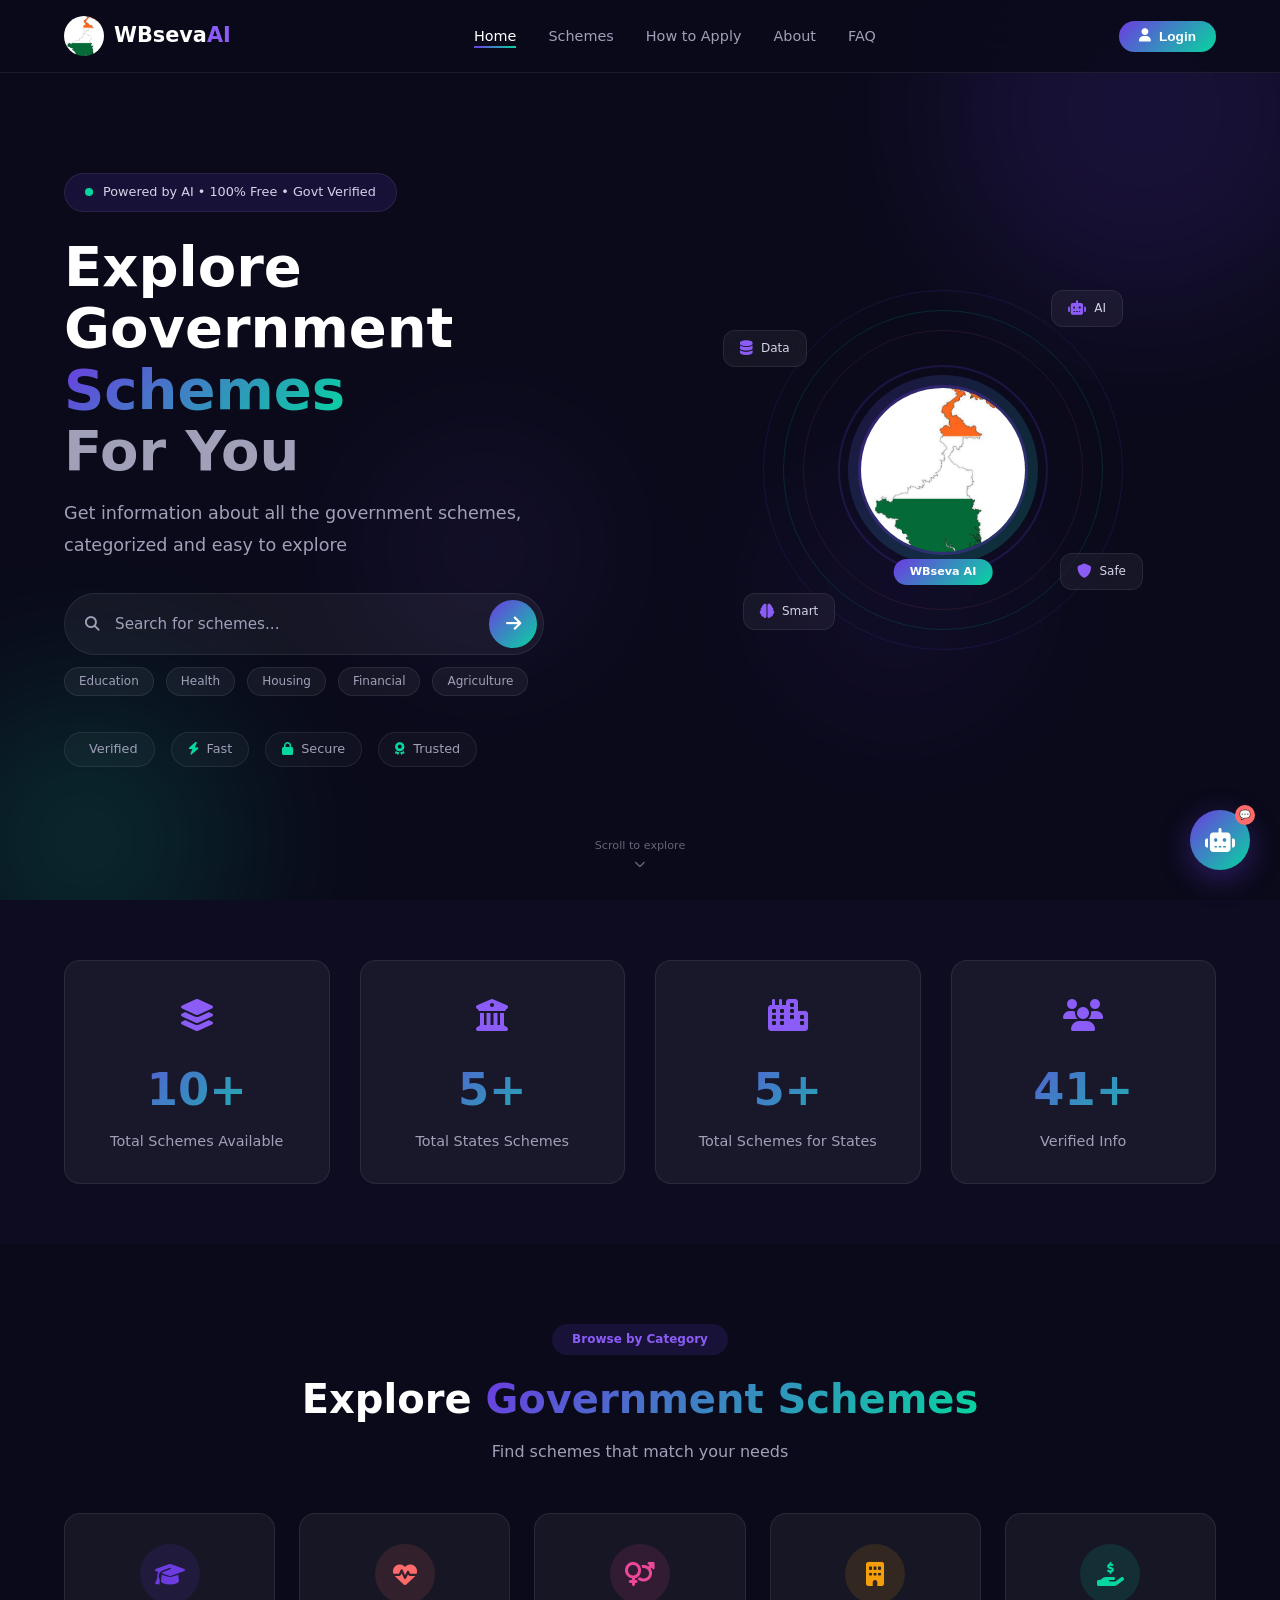
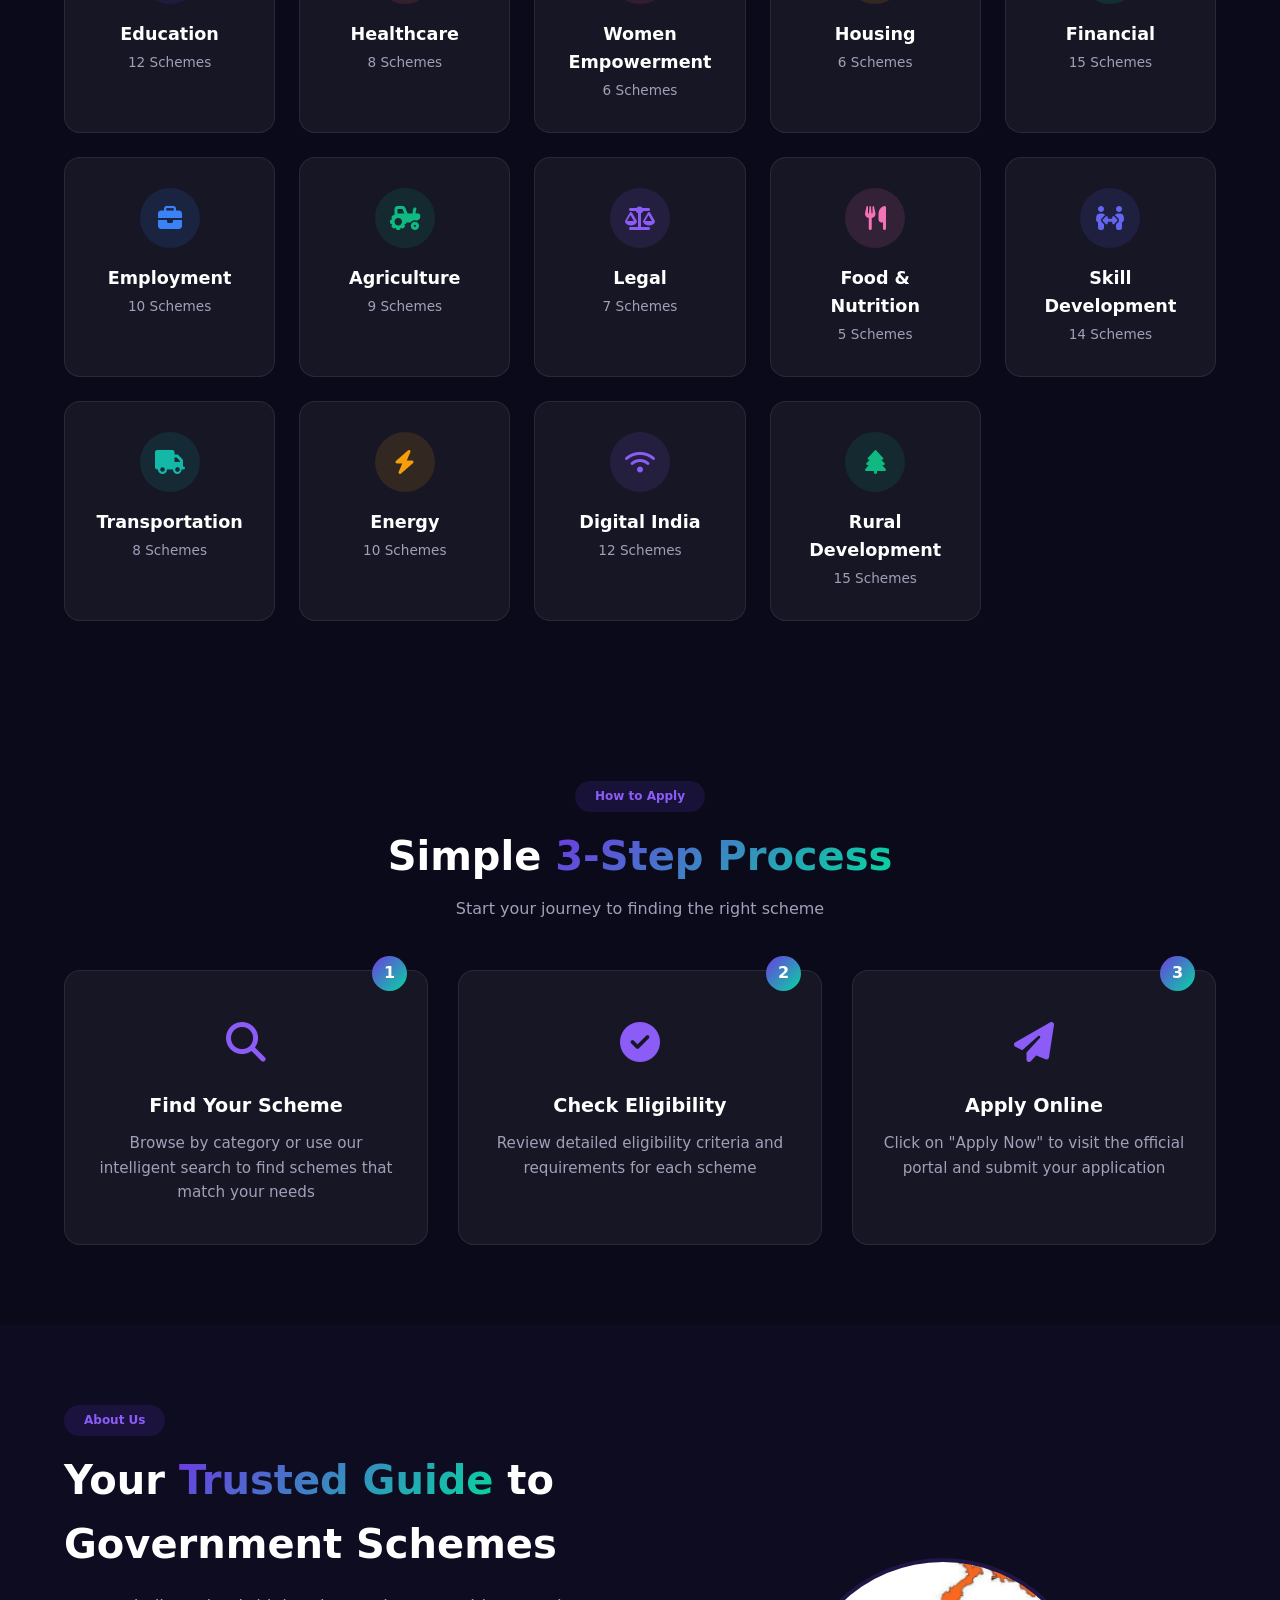
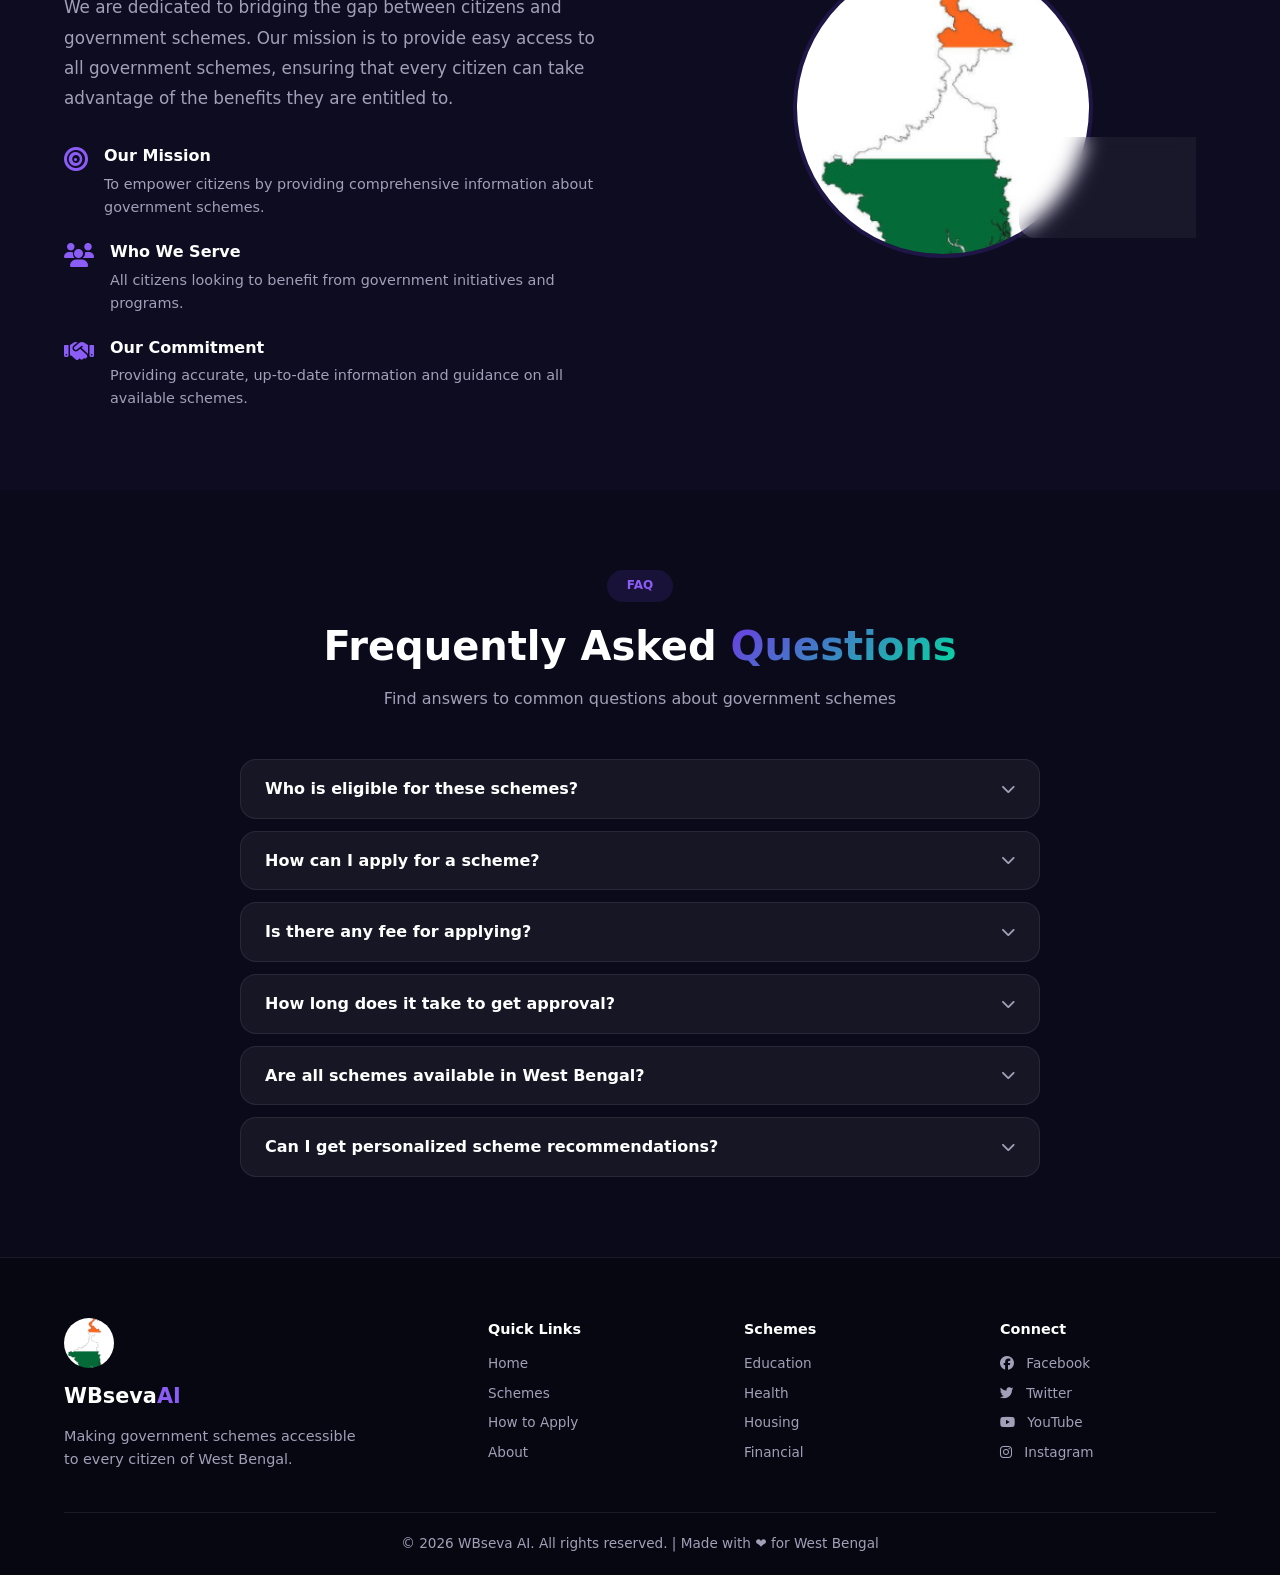
==== index.html @ a1aa0d73 "update theme problem" ====
<!DOCTYPE html>
<html lang="en">
<head>
    <meta charset="UTF-8" />
    <meta name="viewport" content="width=device-width, initial-scale=1.0" />
    <title>WBseva AI - Government Schemes Portal</title>
    <link rel="stylesheet" href="https://cdnjs.cloudflare.com/ajax/libs/font-awesome/6.5.0/css/all.min.css" />
    <link rel="stylesheet" href="style.css" />
</head>
<body>

    <!-- ==================== NAVBAR ==================== -->
    <!-- ==================== NAVBAR ==================== -->
<nav class="navbar">
    <div class="nav-container">
        <div class="nav-brand">
            <img src="wbmap.png" alt="WBseva" class="nav-logo" />
            <span>WBseva<span class="brand-highlight">AI</span></span>
        </div>
        <ul class="nav-links">
            <li><a href="#home" class="active">Home</a></li>
            <li><a href="#schemes">Schemes</a></li>
            <li><a href="#how-to-apply">How to Apply</a></li>
            <li><a href="#about">About</a></li>
            <li><a href="#faq">FAQ</a></li>
            <!-- THEME BUTTON - IMPROVED -->
            <!-- ==================== STANDALONE THEME BUTTON ==================== -->
            <div class="standalone-theme-wrapper">
                <button class="standalone-theme-btn" id="standaloneThemeBtn">
                    <span>🎨</span> <span>Themes</span> <span>▼</span>
                </button>
                <div class="standalone-theme-dropdown" id="standaloneThemeDropdown">
                    <div class="theme-option-item" data-theme="default">
                        <span class="theme-color-swatch default"></span> Default
                        <span class="theme-check-mark">✓</span>
                    </div>
                    <div class="theme-option-item" data-theme="blue">
                        <span class="theme-color-swatch blue"></span> Blue
                        <span class="theme-check-mark">✓</span>
                    </div>
                    <div class="theme-option-item" data-theme="green">
                        <span class="theme-color-swatch green"></span> Green
                        <span class="theme-check-mark">✓</span>
                    </div>
                    <div class="theme-option-item" data-theme="purple">
                        <span class="theme-color-swatch purple"></span> Purple
                        <span class="theme-check-mark">✓</span>
                    </div>
                    <div class="theme-option-item" data-theme="orange">
                        <span class="theme-color-swatch orange"></span> Orange
                        <span class="theme-check-mark">✓</span>
                    </div>
                    <div class="theme-option-item" data-theme="pink">
                        <span class="theme-color-swatch pink"></span> Pink
                        <span class="theme-check-mark">✓</span>
                    </div>
                    <div class="theme-option-item" data-theme="red">
                        <span class="theme-color-swatch red"></span> Red
                        <span class="theme-check-mark">✓</span>
                    </div>
                    <div class="theme-option-item" data-theme="teal">
                        <span class="theme-color-swatch teal"></span> Teal
                        <span class="theme-check-mark">✓</span>
                    </div>
                </div>
            </div>
                
            </li>
        </ul>
        <div class="nav-actions">
            <button class="btn-login"><i class="fas fa-user"></i> <span>Login</span></button>
            <button class="nav-toggle" id="navToggle">
                <i class="fas fa-bars"></i>
            </button>
        </div>
    </div>
</nav>

    <!-- ==================== HERO SECTION ==================== -->
    <section class="hero" id="home">
        <div class="hero-bg">
            <div class="orb orb-1"></div>
            <div class="orb orb-2"></div>
            <div class="orb orb-3"></div>
            <div class="orb orb-4"></div>
        </div>

        <div class="hero-container">
            <div class="hero-content">
                <div class="hero-badge">
                    <span class="badge-dot"></span>
                    <span>Powered by AI • 100% Free • Govt Verified</span>
                </div>

                <h1 class="hero-title">
                    Explore Government
                    <span class="gradient-text">Schemes</span>
                    <span class="hero-subtitle">For You</span>
                </h1>

                <p class="hero-description">
                    Get information about all the government schemes, categorized and easy to explore
                </p>

                <!-- Search Bar -->
                <div class="hero-search">
                    <div class="search-box">
                        <i class="fas fa-search search-icon"></i>
                        <input type="text" placeholder="Search for schemes..." class="search-input" id="searchInput" />
                        <button class="search-btn" id="searchBtn">
                            <i class="fas fa-arrow-right"></i>
                        </button>
                    </div>
                    <div class="search-suggestions" id="searchSuggestions">
                        <span data-search="education">Education</span>
                        <span data-search="health">Health</span>
                        <span data-search="housing">Housing</span>
                        <span data-search="financial">Financial</span>
                        <span data-search="agriculture">Agriculture</span>
                    </div>
                </div>

                <!-- Search Results -->
                <div class="search-results" id="searchResults" style="display:none;">
                    <div class="search-results-header">
                        <h4>Search Results</h4>
                        <button class="search-results-close" id="searchResultsClose">&times;</button>
                    </div>
                    <div class="search-results-list" id="searchResultsList"></div>
                </div>

                <!-- Trust Badges -->
                <div class="trust-badges">
                    <span><i class="fas fa-shield-check"></i> Verified</span>
                    <span><i class="fas fa-bolt"></i> Fast</span>
                    <span><i class="fas fa-lock"></i> Secure</span>
                    <span><i class="fas fa-award"></i> Trusted</span>
                </div>
            </div>

            <!-- RIGHT AVATAR -->
            <div class="hero-illustration">
                <div class="avatar-container">
                    <div class="glow-ring ring-1"></div>
                    <div class="glow-ring ring-2"></div>
                    <div class="glow-ring ring-3"></div>
                    
                    <div class="avatar-wrapper">
                        <div class="avatar-glow"></div>
                        <img src="wbmap.png" alt="WBseva AI" class="avatar-img" id="avatarImg" />
                        <div class="avatar-pulse"></div>
                        <div class="avatar-label">WBseva AI</div>
                    </div>

                    <div class="float-element elem-1">
                        <i class="fas fa-robot"></i>
                        <span>AI</span>
                    </div>
                    <div class="float-element elem-2">
                        <i class="fas fa-brain"></i>
                        <span>Smart</span>
                    </div>
                    <div class="float-element elem-3">
                        <i class="fas fa-database"></i>
                        <span>Data</span>
                    </div>
                    <div class="float-element elem-4">
                        <i class="fas fa-shield"></i>
                        <span>Safe</span>
                    </div>
                </div>
            </div>
        </div>

        <div class="scroll-indicator">
            <span>Scroll to explore</span>
            <i class="fas fa-chevron-down"></i>
        </div>
    </section>

    <!-- ==================== STATISTICS SECTION - NEW ==================== -->
    <section class="stats-section" id="stats">
        <div class="container">
            <div class="stats-grid">
                <div class="stat-card">
                    <div class="stat-icon"><i class="fas fa-layer-group"></i></div>
                    <div class="stat-number-large" data-count="25">0</div>
                    <div class="stat-label">Total Schemes Available</div>
                </div>
                <div class="stat-card">
                    <div class="stat-icon"><i class="fas fa-building-columns"></i></div>
                    <div class="stat-number-large" data-count="12">0</div>
                    <div class="stat-label">Total States Schemes</div>
                </div>
                <div class="stat-card">
                    <div class="stat-icon"><i class="fas fa-city"></i></div>
                    <div class="stat-number-large" data-count="13">0</div>
                    <div class="stat-label">Total Schemes for States</div>
                </div>
                <div class="stat-card">
                    <div class="stat-icon"><i class="fas fa-users"></i></div>
                    <div class="stat-number-large" data-count="100">0</div>
                    <div class="stat-label">Verified Info</div>
                </div>
            </div>
        </div>
    </section>

    <!-- ==================== CATEGORIES SECTION ==================== -->
    <section class="categories" id="schemes">
        <div class="container">
            <div class="section-header">
                <span class="section-tag">Browse by Category</span>
                <h2>Explore <span class="gradient-text">Government Schemes</span></h2>
                <p>Find schemes that match your needs</p>
            </div>

            <div class="categories-grid" id="categoriesGrid">
                <!-- Categories will be loaded dynamically -->
            </div>
        </div>
    </section>
    <!-- ==================== HOW TO APPLY SECTION - NEW ==================== -->
    <section class="how-to-apply" id="how-to-apply">
        <div class="container">
            <div class="section-header">
                <span class="section-tag">How to Apply</span>
                <h2>Simple <span class="gradient-text">3-Step Process</span></h2>
                <p>Start your journey to finding the right scheme</p>
            </div>

            <div class="steps-grid">
                <div class="step-card">
                    <div class="step-number">1</div>
                    <div class="step-icon"><i class="fas fa-search"></i></div>
                    <h3>Find Your Scheme</h3>
                    <p>Browse by category or use our intelligent search to find schemes that match your needs</p>
                </div>
                <div class="step-card">
                    <div class="step-number">2</div>
                    <div class="step-icon"><i class="fas fa-check-circle"></i></div>
                    <h3>Check Eligibility</h3>
                    <p>Review detailed eligibility criteria and requirements for each scheme</p>
                </div>
                <div class="step-card">
                    <div class="step-number">3</div>
                    <div class="step-icon"><i class="fas fa-paper-plane"></i></div>
                    <h3>Apply Online</h3>
                    <p>Click on "Apply Now" to visit the official portal and submit your application</p>
                </div>
            </div>
        </div>
    </section>

    <!-- ==================== ABOUT SECTION ==================== -->
    <section class="about-section" id="about">
        <div class="container">
            <div class="about-grid">
                <div class="about-content">
                    <span class="section-tag">About Us</span>
                    <h2>Your <span class="gradient-text">Trusted Guide</span> to Government Schemes</h2>
                    <p>We are dedicated to bridging the gap between citizens and government schemes. Our mission is to provide easy access to all government schemes, ensuring that every citizen can take advantage of the benefits they are entitled to.</p>
                    
                    <div class="about-features">
                        <div class="about-feature">
                            <i class="fas fa-bullseye"></i>
                            <div>
                                <h4>Our Mission</h4>
                                <p>To empower citizens by providing comprehensive information about government schemes.</p>
                            </div>
                        </div>
                        <div class="about-feature">
                            <i class="fas fa-users"></i>
                            <div>
                                <h4>Who We Serve</h4>
                                <p>All citizens looking to benefit from government initiatives and programs.</p>
                            </div>
                        </div>
                        <div class="about-feature">
                            <i class="fas fa-handshake"></i>
                            <div>
                                <h4>Our Commitment</h4>
                                <p>Providing accurate, up-to-date information and guidance on all available schemes.</p>
                            </div>
                        </div>
                    </div>
                </div>
                <div class="about-image">
                    <img src="wbmap.png" alt="WBseva AI" />
                    <div class="about-stats">
                        <span>100%</span>
                        <p>Verified Information</p>
                    </div>
                </div>
            </div>
        </div>
    </section>

    <!-- ==================== FAQ SECTION - NEW ==================== -->
    <section class="faq-section" id="faq">
        <div class="container">
            <div class="section-header">
                <span class="section-tag">FAQ</span>
                <h2>Frequently Asked <span class="gradient-text">Questions</span></h2>
                <p>Find answers to common questions about government schemes</p>
            </div>

            <div class="faq-grid">
                <div class="faq-item">
                    <div class="faq-question">
                        Who is eligible for these schemes?
                        <i class="fas fa-chevron-down"></i>
                    </div>
                    <div class="faq-answer">
                        Eligibility varies by scheme. You can find specific criteria on each scheme's detail page. Generally, schemes are designed for different groups including students, farmers, women, senior citizens, and economically weaker sections.
                    </div>
                </div>
                <div class="faq-item">
                    <div class="faq-question">
                        How can I apply for a scheme?
                        <i class="fas fa-chevron-down"></i>
                    </div>
                    <div class="faq-answer">
                        Each scheme has an "Apply Now" button that redirects you to the official government portal. You can also visit the respective department's office for offline applications.
                    </div>
                </div>
                <div class="faq-item">
                    <div class="faq-question">
                        Is there any fee for applying?
                        <i class="fas fa-chevron-down"></i>
                    </div>
                    <div class="faq-answer">
                        Most government schemes are free to apply. However, some may have a nominal processing fee. This information is clearly mentioned in the scheme details.
                    </div>
                </div>
                <div class="faq-item">
                    <div class="faq-question">
                        How long does it take to get approval?
                        <i class="fas fa-chevron-down"></i>
                    </div>
                    <div class="faq-answer">
                        Processing time varies by scheme and department. Typically, it can take anywhere from 30 to 90 days. You can track your application status on the official portal.
                    </div>
                </div>
                <div class="faq-item">
                    <div class="faq-question">
                        Are all schemes available in West Bengal?
                        <i class="fas fa-chevron-down"></i>
                    </div>
                    <div class="faq-answer">
                        We list both central and state schemes. Each scheme clearly mentions its coverage area - whether it's for West Bengal, all India, or specific states.
                    </div>
                </div>
                <div class="faq-item">
                    <div class="faq-question">
                        Can I get personalized scheme recommendations?
                        <i class="fas fa-chevron-down"></i>
                    </div>
                    <div class="faq-answer">
                        Yes! Create an account to receive personalized scheme recommendations based on your profile, location, and needs.
                    </div>
                </div>
            </div>
        </div>
    </section>

    <!-- ==================== CHATBOT ==================== -->
    <div class="chatbot-toggle" id="chatbotToggle">
        <i class="fas fa-robot"></i>
        <span class="chat-notification">💬</span>
    </div>

    <div class="chatbot-container" id="chatbotContainer">
        <div class="chatbot-header">
            <div class="chatbot-header-info">
                <img src="wbmap.png" alt="WBseva AI" class="chatbot-avatar" />
                <div>
                    <h4>WBseva AI Assistant</h4>
                    <p>Online • Chat with me! 😊</p>
                </div>
            </div>
            <button class="chatbot-close" id="chatbotClose">
                <i class="fas fa-times"></i>
            </button>
        </div>

        <div class="chatbot-messages" id="chatbotMessages">
            <div class="chat-message bot">
                <div class="message-avatar">
                    <img src="wbmap.png" alt="WBseva" />
                </div>
                <div class="message-content">
                    <p>👋 Hello! I'm WBseva AI Assistant. I'm here to have a friendly chat with you! 😊</p>
                    <span class="message-time">Just now</span>
                </div>
            </div>
        </div>

        <div class="chatbot-suggestions" id="chatSuggestions">
            <button class="suggestion-btn" data-msg="Tell me a joke">😂 Tell me a joke</button>
            <button class="suggestion-btn" data-msg="How are you">😊 How are you</button>
            <button class="suggestion-btn" data-msg="What can you do">🤔 What can you do</button>
            <button class="suggestion-btn" data-msg="Tell me about West Bengal">🏛️ About WB</button>
        </div>

        <div class="chatbot-input">
            <input type="text" placeholder="Type your message..." id="chatInput" />
            <button id="chatSendBtn"><i class="fas fa-paper-plane"></i></button>
        </div>
    </div>

    <!-- ==================== FOOTER ==================== -->
    <footer class="footer">
        <div class="container">
            <div class="footer-content">
                <div class="footer-brand">
                    <img src="wbmap.png" alt="WBseva" class="footer-logo" />
                    <span>WBseva<span class="brand-highlight">AI</span></span>
                    <p>Making government schemes accessible to every citizen of West Bengal.</p>
                </div>
                <div class="footer-links">
                    <div>
                        <h4>Quick Links</h4>
                        <a href="#home">Home</a>
                        <a href="#schemes">Schemes</a>
                        <a href="#how-to-apply">How to Apply</a>
                        <a href="#about">About</a>
                    </div>
                    <div>
                        <h4>Schemes</h4>
                        <a href="#schemes">Education</a>
                        <a href="#schemes">Health</a>
                        <a href="#schemes">Housing</a>
                        <a href="#schemes">Financial</a>
                    </div>
                    <div>
                        <h4>Connect</h4>
                        <a href="#"><i class="fab fa-facebook"></i> Facebook</a>
                        <a href="#"><i class="fab fa-twitter"></i> Twitter</a>
                        <a href="#"><i class="fab fa-youtube"></i> YouTube</a>
                        <a href="#"><i class="fab fa-instagram"></i> Instagram</a>
                    </div>
                </div>
            </div>
            <div class="footer-bottom">
                <p>&copy; 2026 WBseva AI. All rights reserved. | Made with ❤️ for West Bengal</p>
            </div>
        </div>
    </footer>

    <script src="schemes-data.js"></script>
    <script src="script.js"></script>
    <script src="chatbot.js"></script>
</body>
</html>
---- style.css ----
/* ============================================
   GLOBAL RESET & VARIABLES
   ============================================ */
* {
    margin: 0;
    padding: 0;
    box-sizing: border-box;
}

:root {
    --primary: #6C3CE1;
    --primary-dark: #5A2FC4;
    --primary-light: #8B5CF6;
    --secondary: #06D6A0;
    --text-white: #FFFFFF;
    --text-gray: #A0A0B8;
    --text-light: #D4D4E8;
    --border-color: rgba(255, 255, 255, 0.08);
    --bg-dark: #0A0A1A;
    --bg-card: rgba(255, 255, 255, 0.05);
    --bg-section: rgba(108, 60, 225, 0.03);
    --primary-gradient: linear-gradient(135deg, #6C3CE1, #06D6A0);
    --primary-gradient-hover: linear-gradient(135deg, #8B5CF6, #06D6A0);
    --radius: 16px;
    --transition: all 0.4s cubic-bezier(0.25, 0.46, 0.45, 0.94);
}

html {
    scroll-behavior: smooth;
}

body {
    font-family: 'Segoe UI', system-ui, -apple-system, sans-serif;
    background: var(--bg-dark);
    color: var(--text-white);
    overflow-x: hidden;
    line-height: 1.6;
    transition: background 0.6s ease-in-out;
}

.container {
    max-width: 1200px;
    margin: 0 auto;
    padding: 0 24px;
}

.gradient-text {
    background: var(--primary-gradient);
    -webkit-background-clip: text;
    -moz-background-clip: text;
    background-clip: text;
    -webkit-text-fill-color: transparent;
}

/* ============================================
   THEME COLOR VARIABLES
   ============================================ */
.theme-blue {
    --primary: #3B82F6 !important;
    --primary-dark: #2563EB !important;
    --primary-light: #60A5FA !important;
    --secondary: #06D6A0 !important;
    --primary-gradient: linear-gradient(135deg, #3B82F6, #06D6A0) !important;
    --primary-gradient-hover: linear-gradient(135deg, #60A5FA, #06D6A0) !important;
    --bg-dark: #0A1628 !important;
    --bg-card: rgba(59, 130, 246, 0.08) !important;
    --bg-section: rgba(59, 130, 246, 0.05) !important;
}

.theme-green {
    --primary: #10B981 !important;
    --primary-dark: #059669 !important;
    --primary-light: #34D399 !important;
    --secondary: #06D6A0 !important;
    --primary-gradient: linear-gradient(135deg, #10B981, #34D399) !important;
    --primary-gradient-hover: linear-gradient(135deg, #34D399, #06D6A0) !important;
    --bg-dark: #0A1A15 !important;
    --bg-card: rgba(16, 185, 129, 0.08) !important;
    --bg-section: rgba(16, 185, 129, 0.05) !important;
}

.theme-purple {
    --primary: #8B5CF6 !important;
    --primary-dark: #7C3AED !important;
    --primary-light: #A78BFA !important;
    --secondary: #6C3CE1 !important;
    --primary-gradient: linear-gradient(135deg, #8B5CF6, #6C3CE1) !important;
    --primary-gradient-hover: linear-gradient(135deg, #A78BFA, #8B5CF6) !important;
    --bg-dark: #1A0A2E !important;
    --bg-card: rgba(139, 92, 246, 0.08) !important;
    --bg-section: rgba(139, 92, 246, 0.05) !important;
}

.theme-orange {
    --primary: #F59E0B !important;
    --primary-dark: #D97706 !important;
    --primary-light: #FBBF24 !important;
    --secondary: #F97316 !important;
    --primary-gradient: linear-gradient(135deg, #F59E0B, #F97316) !important;
    --primary-gradient-hover: linear-gradient(135deg, #FBBF24, #F59E0B) !important;
    --bg-dark: #1A120A !important;
    --bg-card: rgba(245, 158, 11, 0.08) !important;
    --bg-section: rgba(245, 158, 11, 0.05) !important;
}

.theme-pink {
    --primary: #EC4899 !important;
    --primary-dark: #DB2777 !important;
    --primary-light: #F472B6 !important;
    --secondary: #8B5CF6 !important;
    --primary-gradient: linear-gradient(135deg, #EC4899, #8B5CF6) !important;
    --primary-gradient-hover: linear-gradient(135deg, #F472B6, #EC4899) !important;
    --bg-dark: #2A0A1A !important;
    --bg-card: rgba(236, 72, 153, 0.08) !important;
    --bg-section: rgba(236, 72, 153, 0.05) !important;
}

.theme-red {
    --primary: #EF4444 !important;
    --primary-dark: #DC2626 !important;
    --primary-light: #F87171 !important;
    --secondary: #F59E0B !important;
    --primary-gradient: linear-gradient(135deg, #EF4444, #F59E0B) !important;
    --primary-gradient-hover: linear-gradient(135deg, #F87171, #EF4444) !important;
    --bg-dark: #2A0A0A !important;
    --bg-card: rgba(239, 68, 68, 0.08) !important;
    --bg-section: rgba(239, 68, 68, 0.05) !important;
}

.theme-teal {
    --primary: #14B8A6 !important;
    --primary-dark: #0D9488 !important;
    --primary-light: #2DD4BF !important;
    --secondary: #06D6A0 !important;
    --primary-gradient: linear-gradient(135deg, #14B8A6, #06D6A0) !important;
    --primary-gradient-hover: linear-gradient(135deg, #2DD4BF, #14B8A6) !important;
    --bg-dark: #0A1A18 !important;
    --bg-card: rgba(20, 184, 166, 0.08) !important;
    --bg-section: rgba(20, 184, 166, 0.05) !important;
}

/* ============================================
   NAVBAR
   ============================================ */
.navbar {
    position: fixed;
    top: 0;
    left: 0;
    right: 0;
    z-index: 1000;
    padding: 16px 0;
    background: rgba(10, 10, 26, 0.85);
    backdrop-filter: blur(20px);
    -webkit-backdrop-filter: blur(20px);
    border-bottom: 1px solid var(--border-color);
    transition: var(--transition);
}

.navbar.scrolled {
    padding: 10px 0;
    background: rgba(10, 10, 26, 0.95);
}

.nav-container {
    max-width: 1200px;
    margin: 0 auto;
    padding: 0 24px;
    display: flex;
    justify-content: space-between;
    align-items: center;
}

.nav-brand {
    display: flex;
    align-items: center;
    gap: 10px;
    font-size: 1.3rem;
    font-weight: 800;
    cursor: pointer;
}

.nav-logo {
    width: 40px;
    height: 40px;
    border-radius: 50%;
    object-fit: cover;
}

.brand-highlight {
    color: var(--primary-light);
}

.nav-links {
    display: flex;
    list-style: none;
    gap: 32px;
    align-items: center;
}

.nav-links a {
    color: var(--text-gray);
    text-decoration: none;
    font-size: 0.9rem;
    font-weight: 500;
    transition: var(--transition);
    position: relative;
}

.nav-links a::after {
    content: '';
    position: absolute;
    bottom: -4px;
    left: 0;
    width: 0;
    height: 2px;
    background: var(--primary-gradient);
    transition: var(--transition);
}

.nav-links a:hover,
.nav-links a.active {
    color: var(--text-white);
}

.nav-links a.active::after {
    width: 100%;
}

.nav-actions {
    display: flex;
    align-items: center;
    gap: 16px;
}

.btn-login {
    background: var(--primary-gradient);
    color: white;
    border: none;
    padding: 8px 20px;
    border-radius: 50px;
    font-weight: 600;
    font-size: 0.85rem;
    cursor: pointer;
    transition: var(--transition);
    display: flex;
    align-items: center;
    gap: 8px;
}

.btn-login:hover {
    transform: translateY(-2px);
    box-shadow: 0 8px 30px rgba(108, 60, 225, 0.4);
}

.nav-toggle {
    display: none;
    background: none;
    border: none;
    color: white;
    font-size: 1.5rem;
    cursor: pointer;
}
/* ============================================
   STANDALONE THEME BUTTON - 100% WORKING
   ============================================ */

.standalone-theme-wrapper {
    position: fixed !important;
    bottom: 120px !important;
    right: 30px !important;
    z-index: 99999 !important;
}

.standalone-theme-btn {
    background: #FFFFFF !important;
    border: 1px solid #E5E7EB !important;
    color: #1A1A2E !important;
    padding: 12px 24px !important;
    border-radius: 50px !important;
    font-size: 0.95rem !important;
    font-weight: 600 !important;
    cursor: pointer !important;
    display: flex !important;
    align-items: center !important;
    gap: 10px !important;
    box-shadow: 0 8px 30px rgba(0, 0, 0, 0.15) !important;
    transition: all 0.3s ease !important;
    font-family: inherit !important;
    position: relative !important;
    z-index: 99999 !important;
}

.standalone-theme-btn:hover {
    transform: translateY(-3px) !important;
    box-shadow: 0 12px 40px rgba(0, 0, 0, 0.2) !important;
    background: #F9FAFB !important;
}

.standalone-theme-btn:active {
    transform: scale(0.95) !important;
}

.standalone-theme-btn span:first-child {
    font-size: 1.2rem !important;
}

.standalone-theme-btn span:last-child {
    font-size: 0.6rem !important;
    color: #9CA3AF !important;
    transition: transform 0.3s ease !important;
}

.standalone-theme-btn.active span:last-child {
    transform: rotate(180deg) !important;
}

/* Dropdown */
.standalone-theme-dropdown {
    position: absolute !important;
    bottom: calc(100% + 12px) !important;
    right: 0 !important;
    background: #FFFFFF !important;
    border-radius: 16px !important;
    padding: 12px !important;
    min-width: 200px !important;
    box-shadow: 0 20px 60px rgba(0, 0, 0, 0.25) !important;
    border: 1px solid #F3F4F6 !important;
    display: none !important;
    z-index: 99999 !important;
    animation: slideUp 0.3s ease !important;
}

.standalone-theme-dropdown.active {
    display: block !important;
}

@keyframes slideUp {
    from {
        opacity: 0;
        transform: translateY(10px) scale(0.95);
    }
    to {
        opacity: 1;
        transform: translateY(0) scale(1);
    }
}

/* Dropdown Arrow */
.standalone-theme-dropdown::after {
    content: '' !important;
    position: absolute !important;
    bottom: -8px !important;
    right: 20px !important;
    border-left: 8px solid transparent !important;
    border-right: 8px solid transparent !important;
    border-top: 8px solid #FFFFFF !important;
}

/* Theme Options */
.theme-option-item {
    display: flex !important;
    align-items: center !important;
    gap: 12px !important;
    padding: 10px 14px !important;
    border-radius: 10px !important;
    cursor: pointer !important;
    font-size: 0.85rem !important;
    color: #1A1A2E !important;
    transition: all 0.2s ease !important;
    font-weight: 500 !important;
}

.theme-option-item:hover {
    background: #F3F4F6 !important;
    transform: translateX(4px) !important;
}

.theme-option-item.active {
    background: #EEF2FF !important;
    color: #6C3CE1 !important;
}

.theme-option-item .theme-check-mark {
    display: none !important;
    margin-left: auto !important;
    color: #6C3CE1 !important;
    font-size: 0.8rem !important;
}

.theme-option-item.active .theme-check-mark {
    display: block !important;
}

.theme-color-swatch {
    width: 24px !important;
    height: 24px !important;
    border-radius: 50% !important;
    border: 2px solid #E5E7EB !important;
    flex-shrink: 0 !important;
    transition: all 0.3s ease !important;
}

.theme-option-item:hover .theme-color-swatch {
    transform: scale(1.1) !important;
}

.theme-color-swatch.default {
    background: linear-gradient(135deg, #6C3CE1, #06D6A0) !important;
}
.theme-color-swatch.blue {
    background: linear-gradient(135deg, #3B82F6, #06D6A0) !important;
}
.theme-color-swatch.green {
    background: linear-gradient(135deg, #10B981, #34D399) !important;
}
.theme-color-swatch.purple {
    background: linear-gradient(135deg, #8B5CF6, #6C3CE1) !important;
}
.theme-color-swatch.orange {
    background: linear-gradient(135deg, #F59E0B, #F97316) !important;
}
.theme-color-swatch.pink {
    background: linear-gradient(135deg, #EC4899, #F472B6) !important;
}
.theme-color-swatch.red {
    background: linear-gradient(135deg, #EF4444, #F87171) !important;
}
.theme-color-swatch.teal {
    background: linear-gradient(135deg, #14B8A6, #06D6A0) !important;
}

/* Mobile Responsive */
@media (max-width: 768px) {
    .standalone-theme-wrapper {
        bottom: 100px !important;
        right: 15px !important;
    }
    
    .standalone-theme-btn {
        padding: 10px 18px !important;
        font-size: 0.85rem !important;
        border-radius: 50px !important;
    }
    
    .standalone-theme-dropdown {
        min-width: 180px !important;
        right: -10px !important;
        padding: 10px !important;
    }
}

@media (max-width: 480px) {
    .standalone-theme-wrapper {
        bottom: 90px !important;
        right: 10px !important;
    }
    
    .standalone-theme-btn {
        padding: 8px 14px !important;
        font-size: 0.75rem !important;
    }
    
    .standalone-theme-btn span:first-child {
        font-size: 1rem !important;
    }
}
/* ============================================
   THEME SWITCHER - IMPROVED
   ============================================ */

.nav-theme-toggle {
    position: relative;
    list-style: none;
    margin: 0;
    padding: 0;
}

.theme-btn {
    background: rgba(255, 255, 255, 0.08) !important;
    border: 1px solid rgba(255, 255, 255, 0.12) !important;
    color: var(--text-white) !important;
    font-size: 0.85rem !important;
    font-weight: 600 !important;
    cursor: pointer !important;
    display: flex !important;
    align-items: center !important;
    gap: 8px !important;
    padding: 8px 16px !important;
    border-radius: 50px !important;
    transition: all 0.3s ease !important;
    font-family: inherit !important;
    backdrop-filter: blur(10px) !important;
    -webkit-backdrop-filter: blur(10px) !important;
    position: relative !important;
    z-index: 100 !important;
}

.theme-btn:hover {
    background: rgba(255, 255, 255, 0.15) !important;
    border-color: rgba(255, 255, 255, 0.25) !important;
    transform: translateY(-2px) !important;
    box-shadow: 0 8px 30px rgba(0, 0, 0, 0.3) !important;
}

.theme-btn:active {
    transform: scale(0.95) !important;
}

.theme-btn i {
    font-size: 1rem !important;
    color: #FBBF24 !important;
}

.theme-btn .fa-chevron-down {
    font-size: 0.6rem !important;
    color: var(--text-gray) !important;
    transition: transform 0.3s ease !important;
}

.theme-btn.active .fa-chevron-down {
    transform: rotate(180deg) !important;
}

/* Theme Dropdown - White Background */
.theme-dropdown {
    position: absolute !important;
    top: calc(100% + 12px) !important;
    left: 50% !important;
    transform: translateX(-50%) translateY(10px) !important;
    background: #FFFFFF !important;
    border-radius: 16px !important;
    padding: 10px !important;
    min-width: 200px !important;
    display: none !important;
    z-index: 9999 !important;
    box-shadow: 0 20px 60px rgba(0, 0, 0, 0.3) !important;
    border: 1px solid rgba(0, 0, 0, 0.08) !important;
    animation: themeDropDown 0.3s ease !important;
}

@keyframes themeDropDown {
    from {
        opacity: 0;
        transform: translateX(-50%) translateY(-10px) scale(0.95);
    }
    to {
        opacity: 1;
        transform: translateX(-50%) translateY(10px) scale(1);
    }
}

.theme-dropdown.active {
    display: block !important;
}

/* Theme Dropdown Items */
.theme-dropdown li {
    display: flex !important;
    align-items: center !important;
    gap: 12px !important;
    padding: 10px 14px !important;
    border-radius: 10px !important;
    cursor: pointer !important;
    font-size: 0.85rem !important;
    color: #1A1A2E !important;
    transition: all 0.2s ease !important;
    list-style: none !important;
    font-weight: 500 !important;
}

.theme-dropdown li:hover {
    background: #F3F4F6 !important;
    transform: translateX(4px) !important;
}

.theme-dropdown li.active {
    background: #E5E7EB !important;
    color: #6C3CE1 !important;
    font-weight: 600 !important;
}

.theme-dropdown li.active .theme-color {
    border-color: #6C3CE1 !important;
    box-shadow: 0 0 0 2px rgba(108, 60, 225, 0.3) !important;
}

/* Theme Color Swatches */
.theme-color {
    width: 24px !important;
    height: 24px !important;
    border-radius: 50% !important;
    border: 2px solid #E5E7EB !important;
    flex-shrink: 0 !important;
    transition: all 0.3s ease !important;
}

.theme-dropdown li:hover .theme-color {
    transform: scale(1.1) !important;
}

.theme-color.default {
    background: linear-gradient(135deg, #6C3CE1, #06D6A0) !important;
}
.theme-color.blue {
    background: linear-gradient(135deg, #779cd8, #96b1aa) !important;
}
.theme-color.green {
    background: linear-gradient(135deg, #10B981, #34D399) !important;
}
.theme-color.purple {
    background: linear-gradient(135deg, #8B5CF6, #6C3CE1) !important;
}
.theme-color.orange {
    background: linear-gradient(135deg, #F59E0B, #F97316) !important;
}
.theme-color.pink {
    background: linear-gradient(135deg, #EC4899, #F472B6) !important;
}
.theme-color.red {
    background: linear-gradient(135deg, #EF4444, #F87171) !important;
}
.theme-color.teal {
    background: linear-gradient(135deg, #14B8A6, #06D6A0) !important;
}

/* Dropdown Arrow Indicator */
.theme-dropdown::before {
    content: '';
    position: absolute !important;
    top: -8px !important;
    left: 50% !important;
    transform: translateX(-50%) !important;
    border-left: 8px solid transparent !important;
    border-right: 8px solid transparent !important;
    border-bottom: 8px solid #FFFFFF !important;
}
/* ============================================
   HERO SECTION
   ============================================ */
.hero {
    min-height: 100vh;
    display: flex;
    align-items: center;
    position: relative;
    padding: 100px 0 60px;
    overflow: hidden;
    background: var(--bg-dark);
    transition: background 0.5s ease;
}

.hero-bg {
    position: absolute;
    inset: 0;
    overflow: hidden;
    pointer-events: none;
}

.orb {
    position: absolute;
    border-radius: 50%;
    filter: blur(80px);
    opacity: 0.3;
    animation: floatOrb 8s ease-in-out infinite;
}

.orb-1 {
    width: 400px;
    height: 400px;
    background: var(--primary);
    top: -10%;
    right: -5%;
    animation-delay: 0s;
    opacity: 0.15;
}

.orb-2 {
    width: 300px;
    height: 300px;
    background: var(--secondary);
    bottom: -10%;
    left: -5%;
    animation-delay: 2s;
    opacity: 0.15;
}

.orb-3 {
    width: 200px;
    height: 200px;
    background: var(--primary-light);
    top: 50%;
    left: 30%;
    animation-delay: 4s;
    opacity: 0.1;
}

.orb-4 {
    width: 250px;
    height: 250px;
    background: var(--primary-dark);
    bottom: 20%;
    right: 20%;
    animation-delay: 6s;
    opacity: 0.1;
}

@keyframes floatOrb {
    0%, 100% { transform: translate(0, 0) scale(1); }
    33% { transform: translate(30px, -30px) scale(1.1); }
    66% { transform: translate(-20px, 20px) scale(0.9); }
}

.hero-container {
    max-width: 1200px;
    margin: 0 auto;
    padding: 0 24px;
    display: grid;
    grid-template-columns: 1fr 1fr;
    gap: 60px;
    align-items: center;
    position: relative;
    z-index: 2;
    width: 100%;
}

.hero-content {
    animation: fadeInUp 0.8s ease-out;
}

@keyframes fadeInUp {
    from { opacity: 0; transform: translateY(30px); }
    to { opacity: 1; transform: translateY(0); }
}

.hero-badge {
    display: inline-flex;
    align-items: center;
    gap: 10px;
    background: rgba(108, 60, 225, 0.15);
    border: 1px solid var(--border-color);
    padding: 8px 20px;
    border-radius: 50px;
    font-size: 0.8rem;
    color: var(--text-light);
    margin-bottom: 24px;
    backdrop-filter: blur(10px);
}

.badge-dot {
    width: 8px;
    height: 8px;
    background: #06D6A0;
    border-radius: 50%;
    animation: pulseDot 2s infinite;
}

@keyframes pulseDot {
    0%, 100% { opacity: 1; transform: scale(1); }
    50% { opacity: 0.5; transform: scale(0.7); }
}

.hero-title {
    font-size: 3.5rem;
    font-weight: 900;
    line-height: 1.1;
    margin-bottom: 16px;
}

.hero-subtitle {
    display: block;
    color: var(--text-gray);
    font-weight: 700;
}

.hero-description {
    font-size: 1.1rem;
    color: var(--text-gray);
    line-height: 1.8;
    margin-bottom: 32px;
    max-width: 500px;
}

/* Search */
.hero-search {
    margin-bottom: 36px;
}

.search-box {
    display: flex;
    align-items: center;
    background: rgba(255, 255, 255, 0.05);
    border: 1px solid var(--border-color);
    border-radius: 60px;
    padding: 6px 6px 6px 20px;
    transition: var(--transition);
    max-width: 480px;
}

.search-box:focus-within {
    border-color: var(--primary);
    box-shadow: 0 0 30px rgba(108, 60, 225, 0.15);
}

.search-icon {
    color: var(--text-gray);
    font-size: 0.9rem;
}

.search-input {
    flex: 1;
    background: none;
    border: none;
    padding: 12px 16px;
    color: var(--text-white);
    font-size: 0.95rem;
    outline: none;
    font-family: inherit;
}

.search-input::placeholder {
    color: var(--text-gray);
}

.search-btn {
    background: var(--primary-gradient);
    color: white;
    border: none;
    width: 48px;
    height: 48px;
    border-radius: 50%;
    cursor: pointer;
    transition: var(--transition);
    display: flex;
    align-items: center;
    justify-content: center;
    font-size: 1.1rem;
}

.search-btn:hover {
    transform: scale(1.05);
    box-shadow: 0 8px 30px rgba(108, 60, 225, 0.4);
}

.search-suggestions {
    display: flex;
    gap: 12px;
    margin-top: 12px;
    flex-wrap: wrap;
}

.search-suggestions span {
    font-size: 0.75rem;
    color: var(--text-gray);
    background: rgba(255, 255, 255, 0.05);
    padding: 4px 14px;
    border-radius: 50px;
    border: 1px solid var(--border-color);
    cursor: pointer;
    transition: var(--transition);
}

.search-suggestions span:hover {
    border-color: var(--primary);
    color: var(--text-white);
}

/* Search Results */
.search-results {
    background: var(--bg-card);
    border: 1px solid var(--border-color);
    border-radius: var(--radius);
    padding: 16px 20px;
    margin-top: 12px;
    max-width: 480px;
    max-height: 300px;
    overflow-y: auto;
    backdrop-filter: blur(10px);
}

.search-results-header {
    display: flex;
    justify-content: space-between;
    align-items: center;
    margin-bottom: 12px;
    border-bottom: 1px solid var(--border-color);
    padding-bottom: 8px;
}

.search-results-header h4 {
    font-size: 0.9rem;
    color: var(--text-light);
}

.search-results-close {
    background: none;
    border: none;
    color: var(--text-gray);
    font-size: 1.2rem;
    cursor: pointer;
}

.search-result-item {
    display: flex;
    justify-content: space-between;
    align-items: center;
    padding: 10px 12px;
    border-radius: 8px;
    cursor: pointer;
    transition: var(--transition);
    border-bottom: 1px solid var(--border-color);
}

.search-result-item:hover {
    background: rgba(108, 60, 225, 0.1);
}

.search-result-item .result-title {
    font-size: 0.9rem;
    color: var(--text-white);
}

.search-result-item .result-link {
    font-size: 0.75rem;
    color: var(--primary-light);
    text-decoration: none;
    display: flex;
    align-items: center;
    gap: 4px;
}

.search-result-item .result-link:hover {
    text-decoration: underline;
}

.search-result-item .result-badge {
    font-size: 0.6rem;
    background: rgba(6, 214, 160, 0.15);
    color: #06D6A0;
    padding: 2px 10px;
    border-radius: 50px;
}

.search-no-results {
    text-align: center;
    color: var(--text-gray);
    padding: 20px;
    font-size: 0.9rem;
}

/* Trust Badges */
.trust-badges {
    display: flex;
    gap: 16px;
    flex-wrap: wrap;
}

.trust-badges span {
    display: flex;
    align-items: center;
    gap: 8px;
    font-size: 0.8rem;
    color: var(--text-gray);
    background: rgba(255, 255, 255, 0.03);
    padding: 6px 16px;
    border-radius: 50px;
    border: 1px solid var(--border-color);
    transition: var(--transition);
}

.trust-badges span:hover {
    border-color: var(--primary);
    color: var(--text-white);
}

.trust-badges i {
    color: #06D6A0;
    font-size: 0.8rem;
}

/* ============================================
   AVATAR / ILLUSTRATION
   ============================================ */
.hero-illustration {
    display: flex;
    justify-content: center;
    align-items: center;
}

.avatar-container {
    position: relative;
    width: 400px;
    height: 400px;
    display: flex;
    align-items: center;
    justify-content: center;
}

.glow-ring {
    position: absolute;
    border-radius: 50%;
    border: 1px solid var(--border-color);
    animation: spinRing 20s linear infinite;
}

.ring-1 {
    width: 360px;
    height: 360px;
    border-color: rgba(108, 60, 225, 0.15);
}

.ring-2 {
    width: 320px;
    height: 320px;
    animation-duration: 25s;
    animation-direction: reverse;
    border-color: rgba(6, 214, 160, 0.15);
}

.ring-3 {
    width: 280px;
    height: 280px;
    animation-duration: 30s;
    border-color: rgba(255, 107, 107, 0.1);
}

@keyframes spinRing {
    from { transform: rotate(0deg); }
    to { transform: rotate(360deg); }
}

.avatar-wrapper {
    position: relative;
    width: 170px;
    height: 170px;
    border-radius: 50%;
    z-index: 2;
}

.avatar-glow {
    position: absolute;
    inset: -10px;
    border-radius: 50%;
    background: var(--primary-gradient);
    opacity: 0.2;
    animation: pulseGlow 3s ease-in-out infinite;
}

@keyframes pulseGlow {
    0%, 100% { transform: scale(1); opacity: 0.2; }
    50% { transform: scale(1.15); opacity: 0.4; }
}

.avatar-img {
    width: 100%;
    height: 100%;
    border-radius: 50%;
    object-fit: cover;
    position: relative;
    z-index: 2;
    border: 3px solid rgba(108, 60, 225, 0.3);
}

.avatar-label {
    position: absolute;
    bottom: -30px;
    left: 50%;
    transform: translateX(-50%);
    background: var(--primary-gradient);
    padding: 4px 16px;
    border-radius: 50px;
    font-size: 0.7rem;
    font-weight: 700;
    white-space: nowrap;
    z-index: 3;
}

.avatar-pulse {
    position: absolute;
    inset: -20px;
    border-radius: 50%;
    border: 2px solid rgba(108, 60, 225, 0.2);
    animation: pulseRing 2.5s ease-out infinite;
}

@keyframes pulseRing {
    0% { transform: scale(1); opacity: 1; }
    100% { transform: scale(1.8); opacity: 0; }
}

.float-element {
    position: absolute;
    background: rgba(255, 255, 255, 0.05);
    backdrop-filter: blur(12px);
    border: 1px solid var(--border-color);
    padding: 8px 16px;
    border-radius: 12px;
    display: flex;
    align-items: center;
    gap: 8px;
    font-size: 0.75rem;
    color: var(--text-light);
    animation: floatElement 4s ease-in-out infinite;
    z-index: 3;
}

.float-element i {
    font-size: 0.9rem;
    color: var(--primary-light);
}

.elem-1 {
    top: 5%;
    right: 5%;
    animation-delay: 0s;
}

.elem-2 {
    bottom: 10%;
    left: 0%;
    animation-delay: 1.5s;
}

.elem-3 {
    top: 15%;
    left: -5%;
    animation-delay: 3s;
}

.elem-4 {
    bottom: 20%;
    right: 0%;
    animation-delay: 4.5s;
}

@keyframes floatElement {
    0%, 100% { transform: translateY(0) rotate(0deg); }
    50% { transform: translateY(-15px) rotate(5deg); }
}

.scroll-indicator {
    position: absolute;
    bottom: 30px;
    left: 50%;
    transform: translateX(-50%);
    display: flex;
    flex-direction: column;
    align-items: center;
    gap: 4px;
    color: var(--text-gray);
    font-size: 0.7rem;
    opacity: 0.6;
    animation: bounceScroll 2s ease-in-out infinite;
    z-index: 2;
}

@keyframes bounceScroll {
    0%, 100% { transform: translateX(-50%) translateY(0); }
    50% { transform: translateX(-50%) translateY(-10px); }
}

/* ============================================
   STATISTICS SECTION - NEW
   ============================================ */
.stats-section {
    padding: 60px 0;
    background: var(--bg-section);
    transition: background 0.5s ease;
}

.stats-grid {
    display: grid;
    grid-template-columns: repeat(4, 1fr);
    gap: 30px;
}

.stat-card {
    background: var(--bg-card);
    border: 1px solid var(--border-color);
    border-radius: var(--radius);
    padding: 30px 20px;
    text-align: center;
    transition: var(--transition);
}

.stat-card:hover {
    transform: translateY(-5px);
    border-color: var(--primary);
}

.stat-icon {
    font-size: 2rem;
    color: var(--primary-light);
    margin-bottom: 12px;
}

.stat-number-large {
    font-size: 2.8rem;
    font-weight: 900;
    background: var(--primary-gradient);
    -webkit-background-clip: text;
    -moz-background-clip: text;
    background-clip: text;
    -webkit-text-fill-color: transparent;
}

.stat-label {
    font-size: 0.9rem;
    color: var(--text-gray);
    margin-top: 4px;
}

/* ============================================
   CATEGORIES SECTION
   ============================================ */
.categories {
    padding: 80px 0;
    position: relative;
}

.more-categories {
    padding: 40px 0 80px;
    background: var(--bg-section);
    transition: background 0.5s ease;
}

.section-header {
    text-align: center;
    margin-bottom: 48px;
}

.section-tag {
    display: inline-block;
    background: rgba(108, 60, 225, 0.15);
    color: var(--primary-light);
    padding: 6px 20px;
    border-radius: 50px;
    font-size: 0.75rem;
    font-weight: 600;
    margin-bottom: 12px;
}

.section-header h2 {
    font-size: 2.5rem;
    font-weight: 800;
    margin-bottom: 8px;
}

.section-header p {
    color: var(--text-gray);
}

.categories-grid {
    display: grid;
    grid-template-columns: repeat(auto-fit, minmax(200px, 1fr));
    gap: 24px;
}

.category-card {
    background: var(--bg-card);
    border: 1px solid var(--border-color);
    border-radius: var(--radius);
    padding: 30px 24px;
    text-align: center;
    cursor: pointer;
    transition: var(--transition);
    position: relative;
    overflow: hidden;
}

.category-card:hover {
    transform: translateY(-8px);
    border-color: var(--primary);
    box-shadow: 0 20px 60px rgba(108, 60, 225, 0.15);
}

.category-card .category-icon {
    width: 60px;
    height: 60px;
    border-radius: 50%;
    display: flex;
    align-items: center;
    justify-content: center;
    margin: 0 auto 16px;
    font-size: 1.5rem;
    transition: var(--transition);
}

.category-card:hover .category-icon {
    transform: scale(1.1) rotate(5deg);
}

.category-card h3 {
    font-size: 1.1rem;
    font-weight: 700;
    margin-bottom: 4px;
    color: var(--text-white);
}

.category-card p {
    font-size: 0.85rem;
    color: var(--text-gray);
}

.category-hover-line {
    position: absolute;
    bottom: 0;
    left: 0;
    right: 0;
    height: 3px;
    transform: scaleX(0);
    transition: var(--transition);
}

.category-card:hover .category-hover-line {
    transform: scaleX(1);
}

/* ============================================
   HOW TO APPLY SECTION - NEW
   ============================================ */
.how-to-apply {
    padding: 80px 0;
    background: var(--bg-dark);
    transition: background 0.5s ease;
}

.steps-grid {
    display: grid;
    grid-template-columns: repeat(3, 1fr);
    gap: 30px;
}

.step-card {
    background: var(--bg-card);
    border: 1px solid var(--border-color);
    border-radius: var(--radius);
    padding: 40px 30px;
    text-align: center;
    transition: var(--transition);
    position: relative;
}

.step-card:hover {
    transform: translateY(-5px);
    border-color: var(--primary);
}

.step-number {
    position: absolute;
    top: -15px;
    right: 20px;
    background: var(--primary-gradient);
    color: white;
    width: 35px;
    height: 35px;
    border-radius: 50%;
    display: flex;
    align-items: center;
    justify-content: center;
    font-weight: 700;
    font-size: 1rem;
}

.step-icon {
    font-size: 2.5rem;
    color: var(--primary-light);
    margin-bottom: 16px;
}

.step-card h3 {
    font-size: 1.2rem;
    margin-bottom: 10px;
    color: var(--text-white);
}

.step-card p {
    color: var(--text-gray);
    font-size: 0.95rem;
    line-height: 1.6;
}

/* ============================================
   ABOUT SECTION
   ============================================ */
.about-section {
    padding: 80px 0;
    background: var(--bg-section);
    transition: background 0.5s ease;
}

.about-grid {
    display: grid;
    grid-template-columns: 1fr 1fr;
    gap: 60px;
    align-items: center;
}

.about-content h2 {
    font-size: 2.5rem;
    font-weight: 800;
    margin-bottom: 16px;
}

.about-content > p {
    color: var(--text-gray);
    font-size: 1.05rem;
    line-height: 1.8;
    margin-bottom: 30px;
}

.about-features {
    display: flex;
    flex-direction: column;
    gap: 20px;
}

.about-feature {
    display: flex;
    gap: 16px;
    align-items: flex-start;
}

.about-feature i {
    font-size: 1.5rem;
    color: var(--primary-light);
    margin-top: 4px;
    flex-shrink: 0;
}

.about-feature h4 {
    font-size: 1rem;
    margin-bottom: 4px;
    color: var(--text-white);
}

.about-feature p {
    color: var(--text-gray);
    font-size: 0.9rem;
}

.about-image {
    position: relative;
    display: flex;
    justify-content: center;
    align-items: center;
}

.about-image img {
    width: 300px;
    height: 300px;
    border-radius: 50%;
    object-fit: cover;
    border: 4px solid rgba(108, 60, 225, 0.2);
}

.about-stats {
    position: absolute;
    bottom: 20px;
    right: 20px;
    background: var(--bg-card);
    border: 1px solid var(--border-color);
    padding: 16px 24px;
    border-radius: var(--radius);
    text-align: center;
    backdrop-filter: blur(10px);
}

.about-stats span {
    font-size: 1.8rem;
    font-weight: 900;
    background: var(--primary-gradient);
    -webkit-background-clip: text;
    -moz-background-clip: text;
    background-clip: text;
    -webkit-text-fill-color: transparent;
}

.about-stats p {
    font-size: 0.8rem;
    color: var(--text-gray);
}

/* ============================================
   FAQ SECTION - NEW
   ============================================ */
.faq-section {
    padding: 80px 0;
    background: var(--bg-dark);
    transition: background 0.5s ease;
}

.faq-grid {
    max-width: 800px;
    margin: 0 auto;
    display: flex;
    flex-direction: column;
    gap: 12px;
}

.faq-item {
    background: var(--bg-card);
    border: 1px solid var(--border-color);
    border-radius: var(--radius);
    overflow: hidden;
    transition: var(--transition);
}

.faq-item:hover {
    border-color: var(--primary);
}

.faq-question {
    padding: 16px 24px;
    font-weight: 600;
    color: var(--text-white);
    cursor: pointer;
    display: flex;
    justify-content: space-between;
    align-items: center;
    transition: var(--transition);
    font-size: 1rem;
}

.faq-question:hover {
    color: var(--primary-light);
}

.faq-question i {
    transition: var(--transition);
    font-size: 0.9rem;
    color: var(--text-gray);
}

.faq-item.active .faq-question i {
    transform: rotate(180deg);
    color: var(--primary-light);
}

.faq-answer {
    padding: 0 24px 20px;
    color: var(--text-gray);
    line-height: 1.8;
    display: none;
}

.faq-item.active .faq-answer {
    display: block;
    animation: fadeIn 0.3s ease;
}

@keyframes fadeIn {
    from { opacity: 0; transform: translateY(-10px); }
    to { opacity: 1; transform: translateY(0); }
}

/* ============================================
   CHATBOT
   ============================================ */
.chatbot-toggle {
    position: fixed;
    bottom: 30px;
    right: 30px;
    width: 60px;
    height: 60px;
    background: var(--primary-gradient);
    border-radius: 50%;
    display: flex;
    align-items: center;
    justify-content: center;
    font-size: 1.5rem;
    color: white;
    cursor: pointer;
    z-index: 999;
    box-shadow: 0 8px 30px rgba(108, 60, 225, 0.4);
    transition: var(--transition);
}

.chatbot-toggle:hover {
    transform: scale(1.1);
}

.chat-notification {
    position: absolute;
    top: -5px;
    right: -5px;
    background: #FF6B6B;
    color: white;
    font-size: 0.6rem;
    width: 20px;
    height: 20px;
    border-radius: 50%;
    display: flex;
    align-items: center;
    justify-content: center;
    font-weight: 700;
}

.chatbot-container {
    position: fixed;
    bottom: 100px;
    right: 30px;
    width: 380px;
    height: 500px;
    background: rgba(20, 20, 40, 0.95);
    backdrop-filter: blur(20px);
    border: 1px solid var(--border-color);
    border-radius: 20px;
    display: none;
    flex-direction: column;
    z-index: 999;
    box-shadow: 0 20px 60px rgba(0, 0, 0, 0.5);
    overflow: hidden;
}

.chatbot-container.active {
    display: flex;
}

.chatbot-header {
    display: flex;
    justify-content: space-between;
    align-items: center;
    padding: 16px 20px;
    border-bottom: 1px solid var(--border-color);
    background: rgba(108, 60, 225, 0.1);
}

.chatbot-header-info {
    display: flex;
    align-items: center;
    gap: 12px;
}

.chatbot-avatar {
    width: 40px;
    height: 40px;
    border-radius: 50%;
    object-fit: cover;
}

.chatbot-header-info h4 {
    font-size: 0.95rem;
}

.chatbot-header-info p {
    font-size: 0.7rem;
    color: #06D6A0;
}

.chatbot-close {
    background: none;
    border: none;
    color: var(--text-gray);
    font-size: 1.2rem;
    cursor: pointer;
    transition: var(--transition);
}

.chatbot-close:hover {
    color: white;
}

.chatbot-messages {
    flex: 1;
    padding: 16px 20px;
    overflow-y: auto;
    display: flex;
    flex-direction: column;
    gap: 12px;
}

.chat-message {
    display: flex;
    gap: 10px;
    max-width: 85%;
}

.chat-message.bot {
    align-self: flex-start;
}

.chat-message.user {
    align-self: flex-end;
    flex-direction: row-reverse;
}

.message-avatar {
    width: 32px;
    height: 32px;
    border-radius: 50%;
    flex-shrink: 0;
}

.message-avatar img {
    width: 100%;
    height: 100%;
    border-radius: 50%;
    object-fit: cover;
}

.message-content {
    background: rgba(255, 255, 255, 0.05);
    padding: 10px 14px;
    border-radius: 12px;
    border: 1px solid var(--border-color);
}

.chat-message.bot .message-content {
    border-top-left-radius: 4px;
}

.chat-message.user .message-content {
    background: var(--primary-gradient);
    border-top-right-radius: 4px;
}

.message-content p {
    font-size: 0.9rem;
    line-height: 1.5;
}

.message-time {
    font-size: 0.6rem;
    color: var(--text-gray);
    margin-top: 4px;
    display: block;
}

.chatbot-suggestions {
    padding: 8px 16px 12px;
    display: flex;
    gap: 8px;
    flex-wrap: wrap;
    border-top: 1px solid var(--border-color);
}

.suggestion-btn {
    background: rgba(108, 60, 225, 0.1);
    border: 1px solid var(--border-color);
    color: var(--text-light);
    padding: 6px 14px;
    border-radius: 50px;
    font-size: 0.7rem;
    cursor: pointer;
    transition: var(--transition);
    font-family: inherit;
}

.suggestion-btn:hover {
    background: rgba(108, 60, 225, 0.2);
    border-color: var(--primary);
}

.chatbot-input {
    display: flex;
    align-items: center;
    gap: 8px;
    padding: 12px 16px;
    border-top: 1px solid var(--border-color);
}

.chatbot-input input {
    flex: 1;
    background: rgba(255, 255, 255, 0.05);
    border: 1px solid var(--border-color);
    border-radius: 50px;
    padding: 10px 16px;
    color: var(--text-white);
    font-size: 0.9rem;
    outline: none;
    font-family: inherit;
}

.chatbot-input input:focus {
    border-color: var(--primary);
}

.chatbot-input button {
    width: 40px;
    height: 40px;
    border-radius: 50%;
    border: none;
    background: var(--primary-gradient);
    color: white;
    cursor: pointer;
    transition: var(--transition);
    font-size: 0.9rem;
}

.chatbot-input button:hover {
    transform: scale(1.05);
}

/* ============================================
   FOOTER
   ============================================ */
.footer {
    padding: 60px 0 20px;
    border-top: 1px solid var(--border-color);
    background: rgba(0, 0, 0, 0.3);
}

.footer-content {
    display: grid;
    grid-template-columns: 1fr 2fr;
    gap: 60px;
    margin-bottom: 40px;
}

.footer-brand {
    display: flex;
    flex-direction: column;
    gap: 12px;
}

.footer-logo {
    width: 50px;
    height: 50px;
    border-radius: 50%;
    object-fit: cover;
}

.footer-brand span {
    font-size: 1.3rem;
    font-weight: 800;
}

.footer-brand p {
    color: var(--text-gray);
    font-size: 0.9rem;
    max-width: 300px;
}

.footer-links {
    display: grid;
    grid-template-columns: repeat(3, 1fr);
    gap: 40px;
}

.footer-links h4 {
    font-size: 0.9rem;
    margin-bottom: 12px;
    color: var(--text-white);
}

.footer-links a {
    display: block;
    color: var(--text-gray);
    text-decoration: none;
    font-size: 0.85rem;
    margin-bottom: 8px;
    transition: var(--transition);
}

.footer-links a:hover {
    color: var(--text-white);
}

.footer-links a i {
    margin-right: 8px;
}

.footer-bottom {
    border-top: 1px solid var(--border-color);
    padding-top: 20px;
    text-align: center;
    color: var(--text-gray);
    font-size: 0.85rem;
}

/* ============================================
   SCROLL TOP BUTTON
   ============================================ */
.scroll-top-btn {
    position: fixed;
    bottom: 100px;
    right: 30px;
    width: 45px;
    height: 45px;
    background: var(--primary-gradient);
    color: white;
    border: none;
    border-radius: 50%;
    font-size: 1rem;
    cursor: pointer;
    opacity: 0;
    transform: translateY(20px);
    transition: var(--transition);
    z-index: 998;
    box-shadow: 0 8px 30px rgba(108, 60, 225, 0.4);
}

.scroll-top-btn.visible {
    opacity: 1;
    transform: translateY(0);
}

.scroll-top-btn:hover {
    transform: scale(1.1);
}

/* ============================================
   RESPONSIVE DESIGN
   ============================================ */
@media (max-width: 992px) {
    .hero-container {
        grid-template-columns: 1fr;
        gap: 40px;
        text-align: center;
    }

    .hero-description {
        margin: 0 auto 32px;
    }

    .search-box {
        margin: 0 auto;
    }

    .search-suggestions {
        justify-content: center;
    }

    .hero-title {
        font-size: 2.8rem;
    }

    .avatar-container {
        width: 300px;
        height: 300px;
    }

    .ring-1 { width: 260px; height: 260px; }
    .ring-2 { width: 220px; height: 220px; }
    .ring-3 { width: 180px; height: 180px; }

    .float-element {
        display: none;
    }

    .stats-grid {
        grid-template-columns: repeat(2, 1fr);
    }

    .steps-grid {
        grid-template-columns: 1fr 1fr;
    }

    .about-grid {
        grid-template-columns: 1fr;
        text-align: center;
    }

    .about-feature {
        text-align: left;
    }

    .footer-content {
        grid-template-columns: 1fr;
        gap: 40px;
    }

    .footer-links {
        grid-template-columns: repeat(2, 1fr);
    }

    .chatbot-container {
        width: 340px;
        right: 10px;
        bottom: 90px;
    }
}

@media (max-width: 768px) {
    .nav-links {
        display: none;
        flex-direction: column;
        position: absolute;
        top: 100%;
        left: 0;
        right: 0;
        background: rgba(10, 10, 26, 0.98);
        padding: 20px;
        gap: 16px;
        border-bottom: 1px solid var(--border-color);
    }

    .nav-links.active {
        display: flex;
    }

    .nav-toggle {
        display: block;
    }

    .hero-title {
        font-size: 2.2rem;
    }

    .avatar-container {
        width: 240px;
        height: 240px;
    }

    .ring-1 { width: 200px; height: 200px; }
    .ring-2 { width: 170px; height: 170px; }
    .ring-3 { width: 140px; height: 140px; }

    .avatar-wrapper {
        width: 120px;
        height: 120px;
    }

    .avatar-label {
        font-size: 0.6rem;
        bottom: -25px;
        padding: 3px 12px;
    }

    .search-box {
        max-width: 100%;
    }

    .search-results {
        max-width: 100%;
    }

    .section-header h2 {
        font-size: 2rem;
    }

    .stats-grid {
        grid-template-columns: 1fr 1fr;
        gap: 16px;
    }

    .stat-number-large {
        font-size: 2rem;
    }

    .steps-grid {
        grid-template-columns: 1fr;
        max-width: 400px;
        margin: 0 auto;
    }

    .footer-links {
        grid-template-columns: 1fr;
    }

    .chatbot-container {
        width: 300px;
        height: 450px;
        right: 10px;
        bottom: 85px;
    }

    .chatbot-suggestions {
        display: none;
    }

    .about-image img {
        width: 200px;
        height: 200px;
    }
}

@media (max-width: 480px) {
    .hero-title {
        font-size: 1.8rem;
    }

    .hero-badge {
        font-size: 0.7rem;
        padding: 6px 14px;
    }

    .trust-badges span {
        font-size: 0.7rem;
        padding: 4px 12px;
    }

    .categories-grid {
        grid-template-columns: 1fr 1fr;
    }

    .stats-grid {
        grid-template-columns: 1fr 1fr;
    }

    .stat-card {
        padding: 20px 15px;
    }

    .stat-number-large {
        font-size: 1.6rem;
    }

    .chatbot-container {
        width: 280px;
        height: 400px;
        right: 5px;
        bottom: 80px;
    }

    .btn-login span {
        display: none;
    }
}
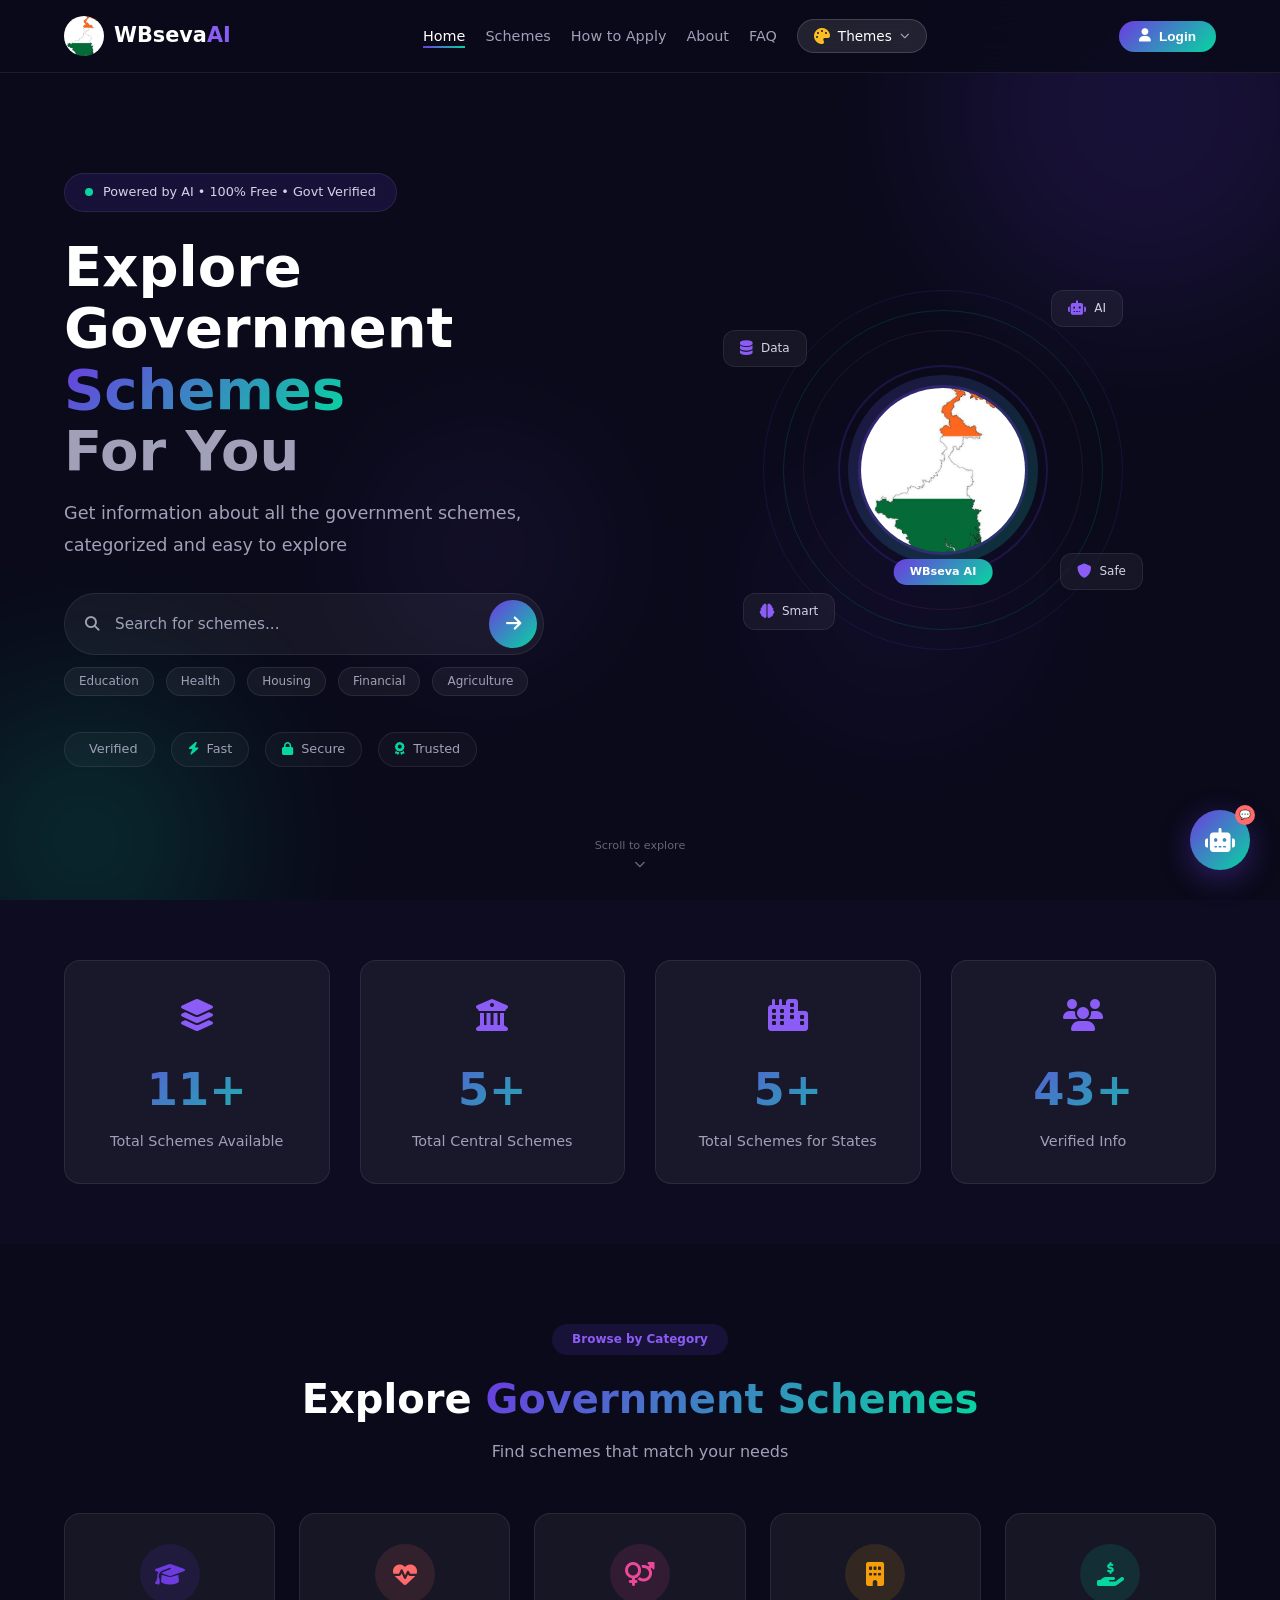
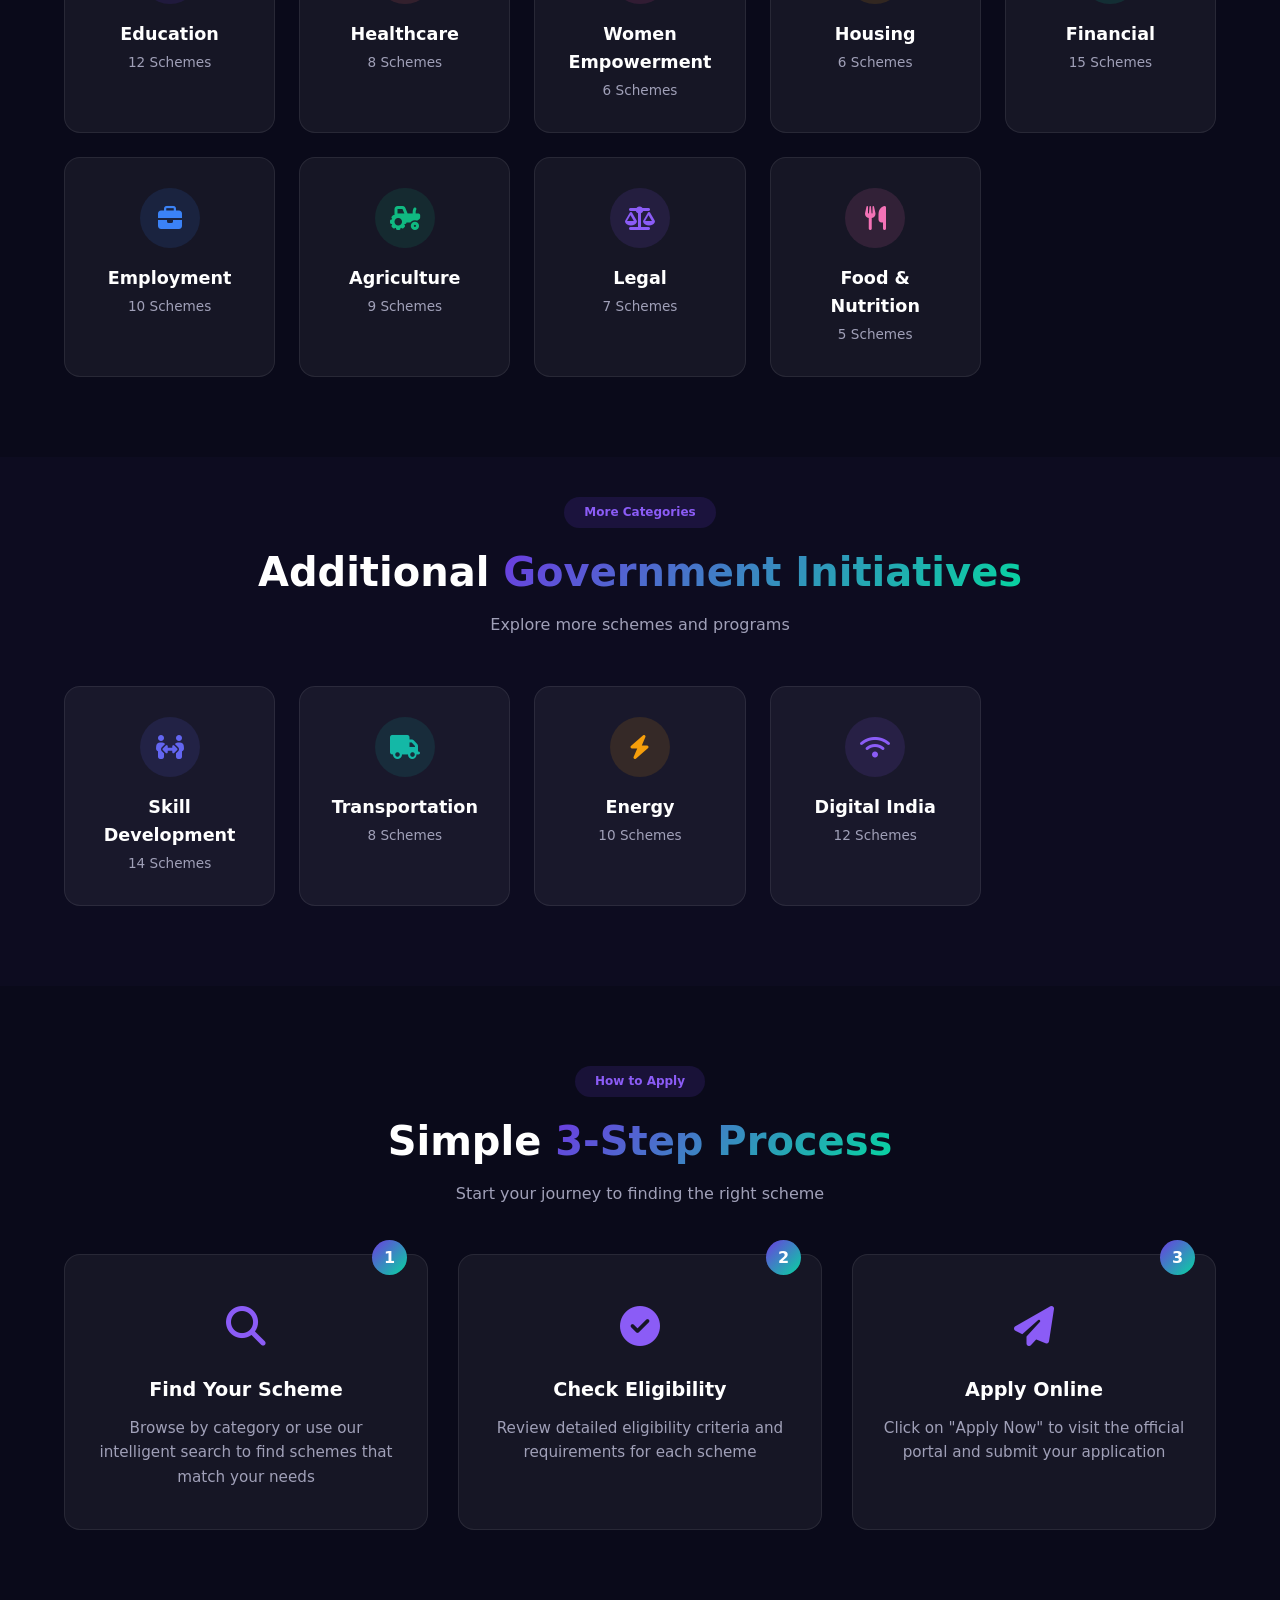
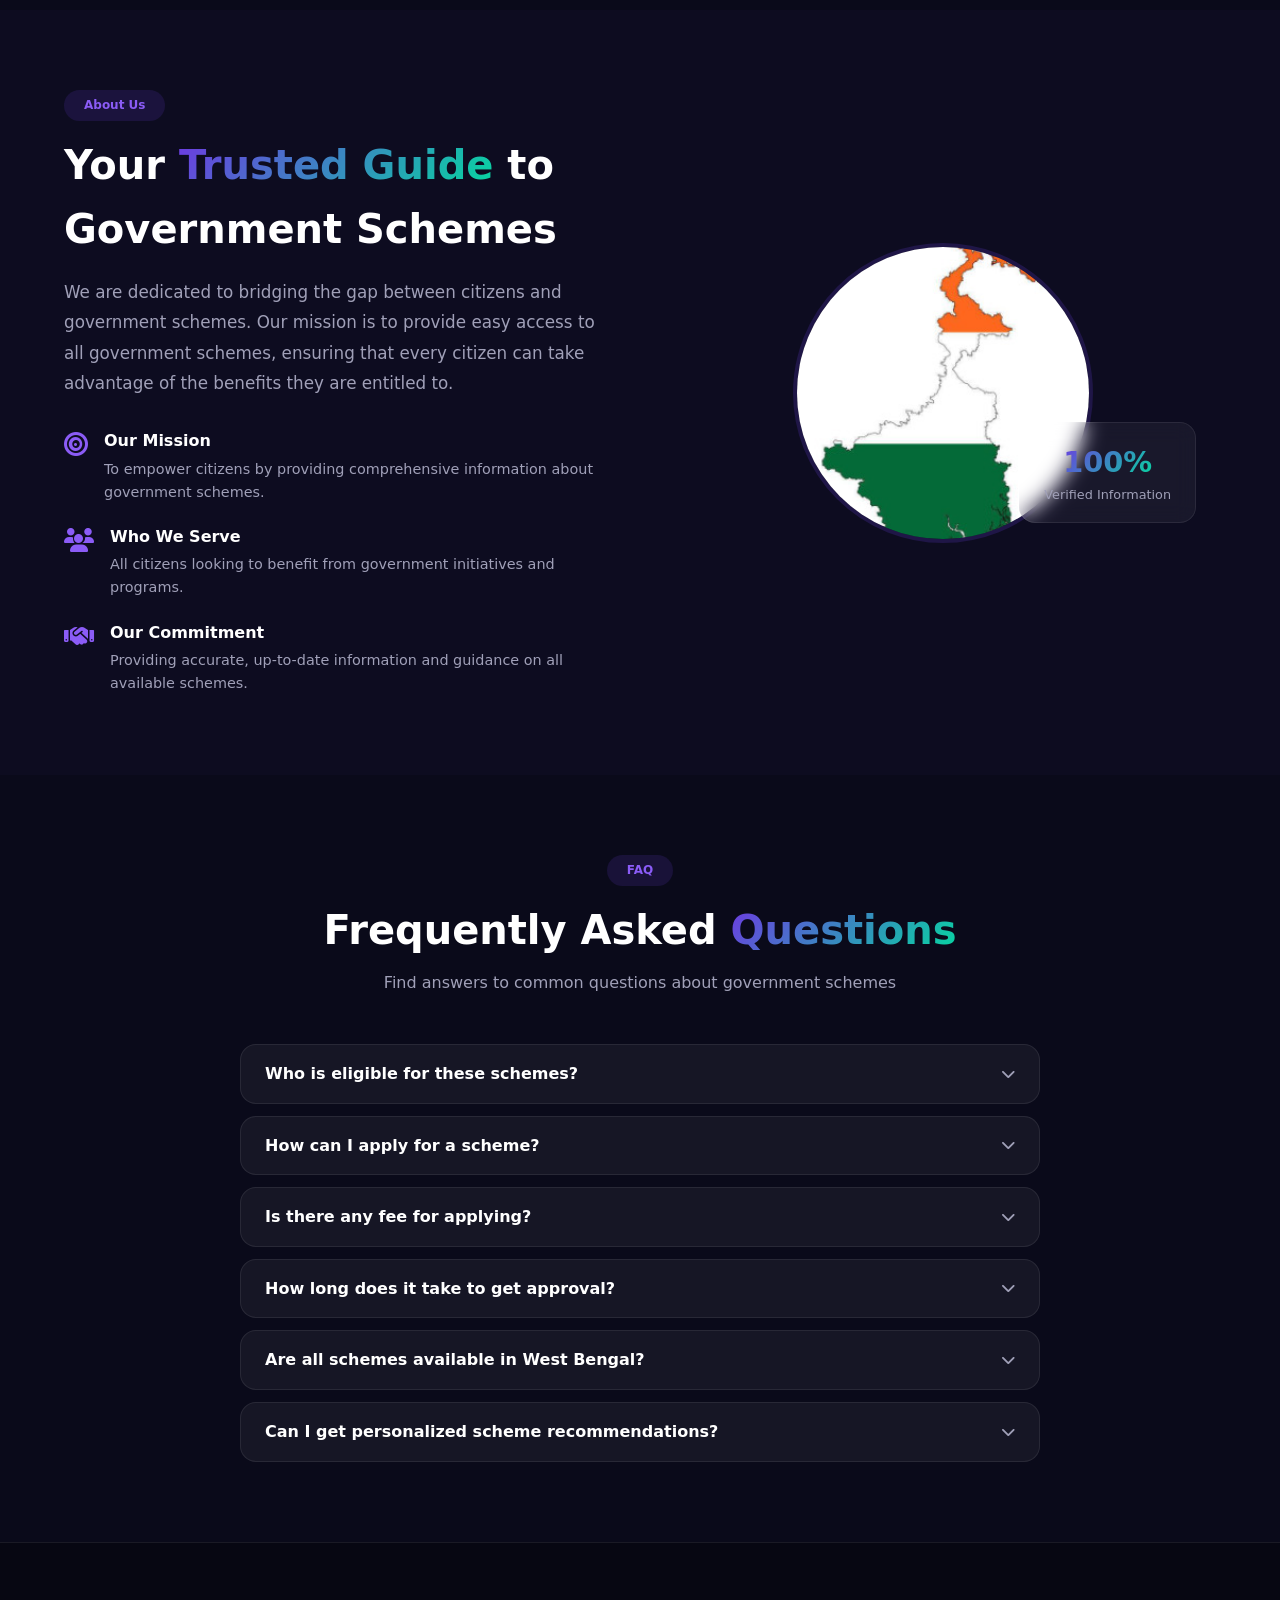
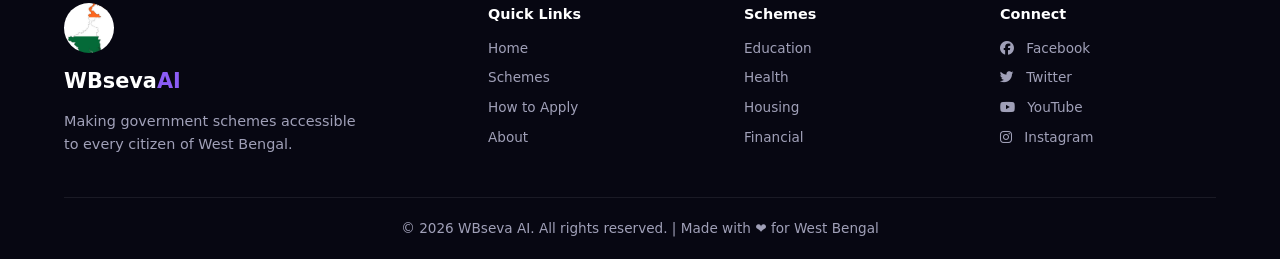
==== commit 9f484ab1: "update" ====
--- a/index.html
+++ b/index.html
@@ -10,71 +10,61 @@
 <body>
 
     <!-- ==================== NAVBAR ==================== -->
-    <!-- ==================== NAVBAR ==================== -->
-<nav class="navbar">
-    <div class="nav-container">
-        <div class="nav-brand">
-            <img src="wbmap.png" alt="WBseva" class="nav-logo" />
-            <span>WBseva<span class="brand-highlight">AI</span></span>
-        </div>
-        <ul class="nav-links">
-            <li><a href="#home" class="active">Home</a></li>
-            <li><a href="#schemes">Schemes</a></li>
-            <li><a href="#how-to-apply">How to Apply</a></li>
-            <li><a href="#about">About</a></li>
-            <li><a href="#faq">FAQ</a></li>
-            <!-- THEME BUTTON - IMPROVED -->
-            <!-- ==================== STANDALONE THEME BUTTON ==================== -->
-            <div class="standalone-theme-wrapper">
-                <button class="standalone-theme-btn" id="standaloneThemeBtn">
-                    <span>🎨</span> <span>Themes</span> <span>▼</span>
+    <nav class="navbar">
+        <div class="nav-container">
+            <div class="nav-brand">
+                <img src="wbmap.png" alt="WBseva" class="nav-logo" />
+                <span>WBseva<span class="brand-highlight">AI</span></span>
+            </div>
+            <ul class="nav-links">
+                <li><a href="#home" class="active">Home</a></li>
+                <li><a href="#schemes">Schemes</a></li>
+                <li><a href="#how-to-apply">How to Apply</a></li>
+                <li><a href="#about">About</a></li>
+                <li><a href="#faq">FAQ</a></li>
+                <!-- THEME BUTTON IN NAVBAR -->
+                <li class="theme-nav-item">
+                    <button class="theme-btn" id="themeToggleBtn">
+                        <i class="fas fa-palette"></i>
+                        <span>Themes</span>
+                        <i class="fas fa-chevron-down theme-arrow-icon"></i>
+                    </button>
+                    <ul class="theme-dropdown" id="themeDropdown">
+                        <li data-theme="default" class="active">
+                            <span class="theme-color default"></span> Default
+                        </li>
+                        <li data-theme="blue">
+                            <span class="theme-color blue"></span> Blue
+                        </li>
+                        <li data-theme="green">
+                            <span class="theme-color green"></span> Green
+                        </li>
+                        <li data-theme="purple">
+                            <span class="theme-color purple"></span> Purple
+                        </li>
+                        <li data-theme="orange">
+                            <span class="theme-color orange"></span> Orange
+                        </li>
+                        <li data-theme="pink">
+                            <span class="theme-color pink"></span> Pink
+                        </li>
+                        <li data-theme="red">
+                            <span class="theme-color red"></span> Red
+                        </li>
+                        <li data-theme="teal">
+                            <span class="theme-color teal"></span> Teal
+                        </li>
+                    </ul>
+                </li>
+            </ul>
+            <div class="nav-actions">
+                <button class="btn-login"><i class="fas fa-user"></i> <span>Login</span></button>
+                <button class="nav-toggle" id="navToggle">
+                    <i class="fas fa-bars"></i>
                 </button>
-                <div class="standalone-theme-dropdown" id="standaloneThemeDropdown">
-                    <div class="theme-option-item" data-theme="default">
-                        <span class="theme-color-swatch default"></span> Default
-                        <span class="theme-check-mark">✓</span>
-                    </div>
-                    <div class="theme-option-item" data-theme="blue">
-                        <span class="theme-color-swatch blue"></span> Blue
-                        <span class="theme-check-mark">✓</span>
-                    </div>
-                    <div class="theme-option-item" data-theme="green">
-                        <span class="theme-color-swatch green"></span> Green
-                        <span class="theme-check-mark">✓</span>
-                    </div>
-                    <div class="theme-option-item" data-theme="purple">
-                        <span class="theme-color-swatch purple"></span> Purple
-                        <span class="theme-check-mark">✓</span>
-                    </div>
-                    <div class="theme-option-item" data-theme="orange">
-                        <span class="theme-color-swatch orange"></span> Orange
-                        <span class="theme-check-mark">✓</span>
-                    </div>
-                    <div class="theme-option-item" data-theme="pink">
-                        <span class="theme-color-swatch pink"></span> Pink
-                        <span class="theme-check-mark">✓</span>
-                    </div>
-                    <div class="theme-option-item" data-theme="red">
-                        <span class="theme-color-swatch red"></span> Red
-                        <span class="theme-check-mark">✓</span>
-                    </div>
-                    <div class="theme-option-item" data-theme="teal">
-                        <span class="theme-color-swatch teal"></span> Teal
-                        <span class="theme-check-mark">✓</span>
-                    </div>
-                </div>
-            </div>
-                
-            </li>
-        </ul>
-        <div class="nav-actions">
-            <button class="btn-login"><i class="fas fa-user"></i> <span>Login</span></button>
-            <button class="nav-toggle" id="navToggle">
-                <i class="fas fa-bars"></i>
-            </button>
-        </div>
-    </div>
-</nav>
+            </div>
+        </div>
+    </nav>
 
     <!-- ==================== HERO SECTION ==================== -->
     <section class="hero" id="home">
@@ -178,7 +168,7 @@
         </div>
     </section>
 
-    <!-- ==================== STATISTICS SECTION - NEW ==================== -->
+    <!-- ==================== STATISTICS SECTION ==================== -->
     <section class="stats-section" id="stats">
         <div class="container">
             <div class="stats-grid">
@@ -190,7 +180,7 @@
                 <div class="stat-card">
                     <div class="stat-icon"><i class="fas fa-building-columns"></i></div>
                     <div class="stat-number-large" data-count="12">0</div>
-                    <div class="stat-label">Total States Schemes</div>
+                    <div class="stat-label">Total Central Schemes</div>
                 </div>
                 <div class="stat-card">
                     <div class="stat-icon"><i class="fas fa-city"></i></div>
@@ -220,7 +210,23 @@
             </div>
         </div>
     </section>
-    <!-- ==================== HOW TO APPLY SECTION - NEW ==================== -->
+
+    <!-- ==================== MORE CATEGORIES ==================== -->
+    <section class="categories more-categories">
+        <div class="container">
+            <div class="section-header">
+                <span class="section-tag">More Categories</span>
+                <h2>Additional <span class="gradient-text">Government Initiatives</span></h2>
+                <p>Explore more schemes and programs</p>
+            </div>
+
+            <div class="categories-grid" id="moreCategoriesGrid">
+                <!-- More categories will be loaded dynamically -->
+            </div>
+        </div>
+    </section>
+
+    <!-- ==================== HOW TO APPLY SECTION ==================== -->
     <section class="how-to-apply" id="how-to-apply">
         <div class="container">
             <div class="section-header">
@@ -296,7 +302,7 @@
         </div>
     </section>
 
-    <!-- ==================== FAQ SECTION - NEW ==================== -->
+    <!-- ==================== FAQ SECTION ==================== -->
     <section class="faq-section" id="faq">
         <div class="container">
             <div class="section-header">
@@ -448,8 +454,6 @@
         </div>
     </footer>
 
-    <script src="schemes-data.js"></script>
     <script src="script.js"></script>
-    <script src="chatbot.js"></script>
 </body>
 </html>
--- a/style.css
+++ b/style.css
@@ -12,17 +12,19 @@
     --primary-dark: #5A2FC4;
     --primary-light: #8B5CF6;
     --secondary: #06D6A0;
+    --accent: #FF6B6B;
+    --bg-dark: #0A0A1A;
+    --bg-card: rgba(255, 255, 255, 0.05);
+    --bg-section: rgba(108, 60, 225, 0.03);
     --text-white: #FFFFFF;
     --text-gray: #A0A0B8;
     --text-light: #D4D4E8;
     --border-color: rgba(255, 255, 255, 0.08);
-    --bg-dark: #0A0A1A;
-    --bg-card: rgba(255, 255, 255, 0.05);
-    --bg-section: rgba(108, 60, 225, 0.03);
+    --shadow: 0 20px 60px rgba(108, 60, 225, 0.3);
+    --radius: 16px;
+    --transition: all 0.4s cubic-bezier(0.25, 0.46, 0.45, 0.94);
     --primary-gradient: linear-gradient(135deg, #6C3CE1, #06D6A0);
     --primary-gradient-hover: linear-gradient(135deg, #8B5CF6, #06D6A0);
-    --radius: 16px;
-    --transition: all 0.4s cubic-bezier(0.25, 0.46, 0.45, 0.94);
 }
 
 html {
@@ -193,7 +195,7 @@
 .nav-links {
     display: flex;
     list-style: none;
-    gap: 32px;
+    gap: 20px;
     align-items: center;
 }
 
@@ -260,264 +262,54 @@
     font-size: 1.5rem;
     cursor: pointer;
 }
+
 /* ============================================
-   STANDALONE THEME BUTTON - 100% WORKING
+   THEME BUTTON IN NAVBAR - 100% WORKING
    ============================================ */
-
-.standalone-theme-wrapper {
-    position: fixed !important;
-    bottom: 120px !important;
-    right: 30px !important;
-    z-index: 99999 !important;
-}
-
-.standalone-theme-btn {
-    background: #FFFFFF !important;
-    border: 1px solid #E5E7EB !important;
-    color: #1A1A2E !important;
-    padding: 12px 24px !important;
+.theme-nav-item {
+    position: relative;
+    list-style: none;
+}
+
+.theme-btn {
+    background: rgba(255, 255, 255, 0.1) !important;
+    border: 1px solid rgba(255, 255, 255, 0.15) !important;
+    color: var(--text-white) !important;
+    padding: 8px 16px !important;
     border-radius: 50px !important;
-    font-size: 0.95rem !important;
-    font-weight: 600 !important;
-    cursor: pointer !important;
-    display: flex !important;
-    align-items: center !important;
-    gap: 10px !important;
-    box-shadow: 0 8px 30px rgba(0, 0, 0, 0.15) !important;
-    transition: all 0.3s ease !important;
-    font-family: inherit !important;
-    position: relative !important;
-    z-index: 99999 !important;
-}
-
-.standalone-theme-btn:hover {
-    transform: translateY(-3px) !important;
-    box-shadow: 0 12px 40px rgba(0, 0, 0, 0.2) !important;
-    background: #F9FAFB !important;
-}
-
-.standalone-theme-btn:active {
-    transform: scale(0.95) !important;
-}
-
-.standalone-theme-btn span:first-child {
-    font-size: 1.2rem !important;
-}
-
-.standalone-theme-btn span:last-child {
-    font-size: 0.6rem !important;
-    color: #9CA3AF !important;
-    transition: transform 0.3s ease !important;
-}
-
-.standalone-theme-btn.active span:last-child {
-    transform: rotate(180deg) !important;
-}
-
-/* Dropdown */
-.standalone-theme-dropdown {
-    position: absolute !important;
-    bottom: calc(100% + 12px) !important;
-    right: 0 !important;
-    background: #FFFFFF !important;
-    border-radius: 16px !important;
-    padding: 12px !important;
-    min-width: 200px !important;
-    box-shadow: 0 20px 60px rgba(0, 0, 0, 0.25) !important;
-    border: 1px solid #F3F4F6 !important;
-    display: none !important;
-    z-index: 99999 !important;
-    animation: slideUp 0.3s ease !important;
-}
-
-.standalone-theme-dropdown.active {
-    display: block !important;
-}
-
-@keyframes slideUp {
-    from {
-        opacity: 0;
-        transform: translateY(10px) scale(0.95);
-    }
-    to {
-        opacity: 1;
-        transform: translateY(0) scale(1);
-    }
-}
-
-/* Dropdown Arrow */
-.standalone-theme-dropdown::after {
-    content: '' !important;
-    position: absolute !important;
-    bottom: -8px !important;
-    right: 20px !important;
-    border-left: 8px solid transparent !important;
-    border-right: 8px solid transparent !important;
-    border-top: 8px solid #FFFFFF !important;
-}
-
-/* Theme Options */
-.theme-option-item {
-    display: flex !important;
-    align-items: center !important;
-    gap: 12px !important;
-    padding: 10px 14px !important;
-    border-radius: 10px !important;
     cursor: pointer !important;
     font-size: 0.85rem !important;
-    color: #1A1A2E !important;
-    transition: all 0.2s ease !important;
     font-weight: 500 !important;
-}
-
-.theme-option-item:hover {
-    background: #F3F4F6 !important;
-    transform: translateX(4px) !important;
-}
-
-.theme-option-item.active {
-    background: #EEF2FF !important;
-    color: #6C3CE1 !important;
-}
-
-.theme-option-item .theme-check-mark {
-    display: none !important;
-    margin-left: auto !important;
-    color: #6C3CE1 !important;
-    font-size: 0.8rem !important;
-}
-
-.theme-option-item.active .theme-check-mark {
-    display: block !important;
-}
-
-.theme-color-swatch {
-    width: 24px !important;
-    height: 24px !important;
-    border-radius: 50% !important;
-    border: 2px solid #E5E7EB !important;
-    flex-shrink: 0 !important;
-    transition: all 0.3s ease !important;
-}
-
-.theme-option-item:hover .theme-color-swatch {
-    transform: scale(1.1) !important;
-}
-
-.theme-color-swatch.default {
-    background: linear-gradient(135deg, #6C3CE1, #06D6A0) !important;
-}
-.theme-color-swatch.blue {
-    background: linear-gradient(135deg, #3B82F6, #06D6A0) !important;
-}
-.theme-color-swatch.green {
-    background: linear-gradient(135deg, #10B981, #34D399) !important;
-}
-.theme-color-swatch.purple {
-    background: linear-gradient(135deg, #8B5CF6, #6C3CE1) !important;
-}
-.theme-color-swatch.orange {
-    background: linear-gradient(135deg, #F59E0B, #F97316) !important;
-}
-.theme-color-swatch.pink {
-    background: linear-gradient(135deg, #EC4899, #F472B6) !important;
-}
-.theme-color-swatch.red {
-    background: linear-gradient(135deg, #EF4444, #F87171) !important;
-}
-.theme-color-swatch.teal {
-    background: linear-gradient(135deg, #14B8A6, #06D6A0) !important;
-}
-
-/* Mobile Responsive */
-@media (max-width: 768px) {
-    .standalone-theme-wrapper {
-        bottom: 100px !important;
-        right: 15px !important;
-    }
-    
-    .standalone-theme-btn {
-        padding: 10px 18px !important;
-        font-size: 0.85rem !important;
-        border-radius: 50px !important;
-    }
-    
-    .standalone-theme-dropdown {
-        min-width: 180px !important;
-        right: -10px !important;
-        padding: 10px !important;
-    }
-}
-
-@media (max-width: 480px) {
-    .standalone-theme-wrapper {
-        bottom: 90px !important;
-        right: 10px !important;
-    }
-    
-    .standalone-theme-btn {
-        padding: 8px 14px !important;
-        font-size: 0.75rem !important;
-    }
-    
-    .standalone-theme-btn span:first-child {
-        font-size: 1rem !important;
-    }
-}
-/* ============================================
-   THEME SWITCHER - IMPROVED
-   ============================================ */
-
-.nav-theme-toggle {
-    position: relative;
-    list-style: none;
-    margin: 0;
-    padding: 0;
-}
-
-.theme-btn {
-    background: rgba(255, 255, 255, 0.08) !important;
-    border: 1px solid rgba(255, 255, 255, 0.12) !important;
-    color: var(--text-white) !important;
-    font-size: 0.85rem !important;
-    font-weight: 600 !important;
-    cursor: pointer !important;
     display: flex !important;
     align-items: center !important;
     gap: 8px !important;
-    padding: 8px 16px !important;
-    border-radius: 50px !important;
     transition: all 0.3s ease !important;
     font-family: inherit !important;
     backdrop-filter: blur(10px) !important;
     -webkit-backdrop-filter: blur(10px) !important;
+    z-index: 100 !important;
     position: relative !important;
-    z-index: 100 !important;
 }
 
 .theme-btn:hover {
-    background: rgba(255, 255, 255, 0.15) !important;
-    border-color: rgba(255, 255, 255, 0.25) !important;
+    background: rgba(255, 255, 255, 0.2) !important;
+    border-color: rgba(255, 255, 255, 0.3) !important;
     transform: translateY(-2px) !important;
-    box-shadow: 0 8px 30px rgba(0, 0, 0, 0.3) !important;
-}
-
-.theme-btn:active {
-    transform: scale(0.95) !important;
-}
-
-.theme-btn i {
+    box-shadow: 0 8px 25px rgba(0, 0, 0, 0.3) !important;
+}
+
+.theme-btn i:first-child {
+    color: #FBBF24 !important;
     font-size: 1rem !important;
-    color: #FBBF24 !important;
-}
-
-.theme-btn .fa-chevron-down {
+}
+
+.theme-arrow-icon {
     font-size: 0.6rem !important;
+    transition: transform 0.3s ease !important;
     color: var(--text-gray) !important;
-    transition: transform 0.3s ease !important;
-}
-
-.theme-btn.active .fa-chevron-down {
+}
+
+.theme-btn.active .theme-arrow-icon {
     transform: rotate(180deg) !important;
 }
 
@@ -525,32 +317,42 @@
 .theme-dropdown {
     position: absolute !important;
     top: calc(100% + 12px) !important;
-    left: 50% !important;
-    transform: translateX(-50%) translateY(10px) !important;
+    right: 0 !important;
     background: #FFFFFF !important;
     border-radius: 16px !important;
     padding: 10px !important;
-    min-width: 200px !important;
+    min-width: 190px !important;
+    box-shadow: 0 20px 60px rgba(0, 0, 0, 0.3) !important;
+    border: 1px solid rgba(0, 0, 0, 0.06) !important;
     display: none !important;
     z-index: 9999 !important;
-    box-shadow: 0 20px 60px rgba(0, 0, 0, 0.3) !important;
-    border: 1px solid rgba(0, 0, 0, 0.08) !important;
     animation: themeDropDown 0.3s ease !important;
+}
+
+.theme-dropdown.active {
+    display: block !important;
 }
 
 @keyframes themeDropDown {
     from {
         opacity: 0;
-        transform: translateX(-50%) translateY(-10px) scale(0.95);
+        transform: translateY(-10px) scale(0.95);
     }
     to {
         opacity: 1;
-        transform: translateX(-50%) translateY(10px) scale(1);
-    }
-}
-
-.theme-dropdown.active {
-    display: block !important;
+        transform: translateY(0) scale(1);
+    }
+}
+
+/* Dropdown Arrow */
+.theme-dropdown::before {
+    content: '' !important;
+    position: absolute !important;
+    top: -8px !important;
+    right: 20px !important;
+    border-left: 8px solid transparent !important;
+    border-right: 8px solid transparent !important;
+    border-bottom: 8px solid #FFFFFF !important;
 }
 
 /* Theme Dropdown Items */
@@ -574,7 +376,7 @@
 }
 
 .theme-dropdown li.active {
-    background: #E5E7EB !important;
+    background: #EEF2FF !important;
     color: #6C3CE1 !important;
     font-weight: 600 !important;
 }
@@ -586,8 +388,8 @@
 
 /* Theme Color Swatches */
 .theme-color {
-    width: 24px !important;
-    height: 24px !important;
+    width: 22px !important;
+    height: 22px !important;
     border-radius: 50% !important;
     border: 2px solid #E5E7EB !important;
     flex-shrink: 0 !important;
@@ -602,7 +404,7 @@
     background: linear-gradient(135deg, #6C3CE1, #06D6A0) !important;
 }
 .theme-color.blue {
-    background: linear-gradient(135deg, #779cd8, #96b1aa) !important;
+    background: linear-gradient(135deg, #3B82F6, #06D6A0) !important;
 }
 .theme-color.green {
     background: linear-gradient(135deg, #10B981, #34D399) !important;
@@ -623,17 +425,6 @@
     background: linear-gradient(135deg, #14B8A6, #06D6A0) !important;
 }
 
-/* Dropdown Arrow Indicator */
-.theme-dropdown::before {
-    content: '';
-    position: absolute !important;
-    top: -8px !important;
-    left: 50% !important;
-    transform: translateX(-50%) !important;
-    border-left: 8px solid transparent !important;
-    border-right: 8px solid transparent !important;
-    border-bottom: 8px solid #FFFFFF !important;
-}
 /* ============================================
    HERO SECTION
    ============================================ */
@@ -1158,7 +949,7 @@
 }
 
 /* ============================================
-   STATISTICS SECTION - NEW
+   STATISTICS SECTION
    ============================================ */
 .stats-section {
     padding: 60px 0;
@@ -1315,7 +1106,7 @@
 }
 
 /* ============================================
-   HOW TO APPLY SECTION - NEW
+   HOW TO APPLY SECTION
    ============================================ */
 .how-to-apply {
     padding: 80px 0;
@@ -1480,7 +1271,7 @@
 }
 
 /* ============================================
-   FAQ SECTION - NEW
+   FAQ SECTION
    ============================================ */
 .faq-section {
     padding: 80px 0;
@@ -1992,6 +1783,31 @@
         display: block;
     }
 
+    .theme-nav-item {
+        width: 100%;
+    }
+
+    .theme-btn {
+        width: 100% !important;
+        justify-content: center !important;
+    }
+
+    .theme-dropdown {
+        position: fixed !important;
+        top: 50% !important;
+        left: 50% !important;
+        transform: translate(-50%, -50%) !important;
+        width: 90% !important;
+        max-width: 300px !important;
+        max-height: 80vh !important;
+        overflow-y: auto !important;
+        border-radius: 20px !important;
+    }
+
+    .theme-dropdown::before {
+        display: none !important;
+    }
+
     .hero-title {
         font-size: 2.2rem;
     }
@@ -2105,4 +1921,4 @@
     .btn-login span {
         display: none;
     }
-}
+}
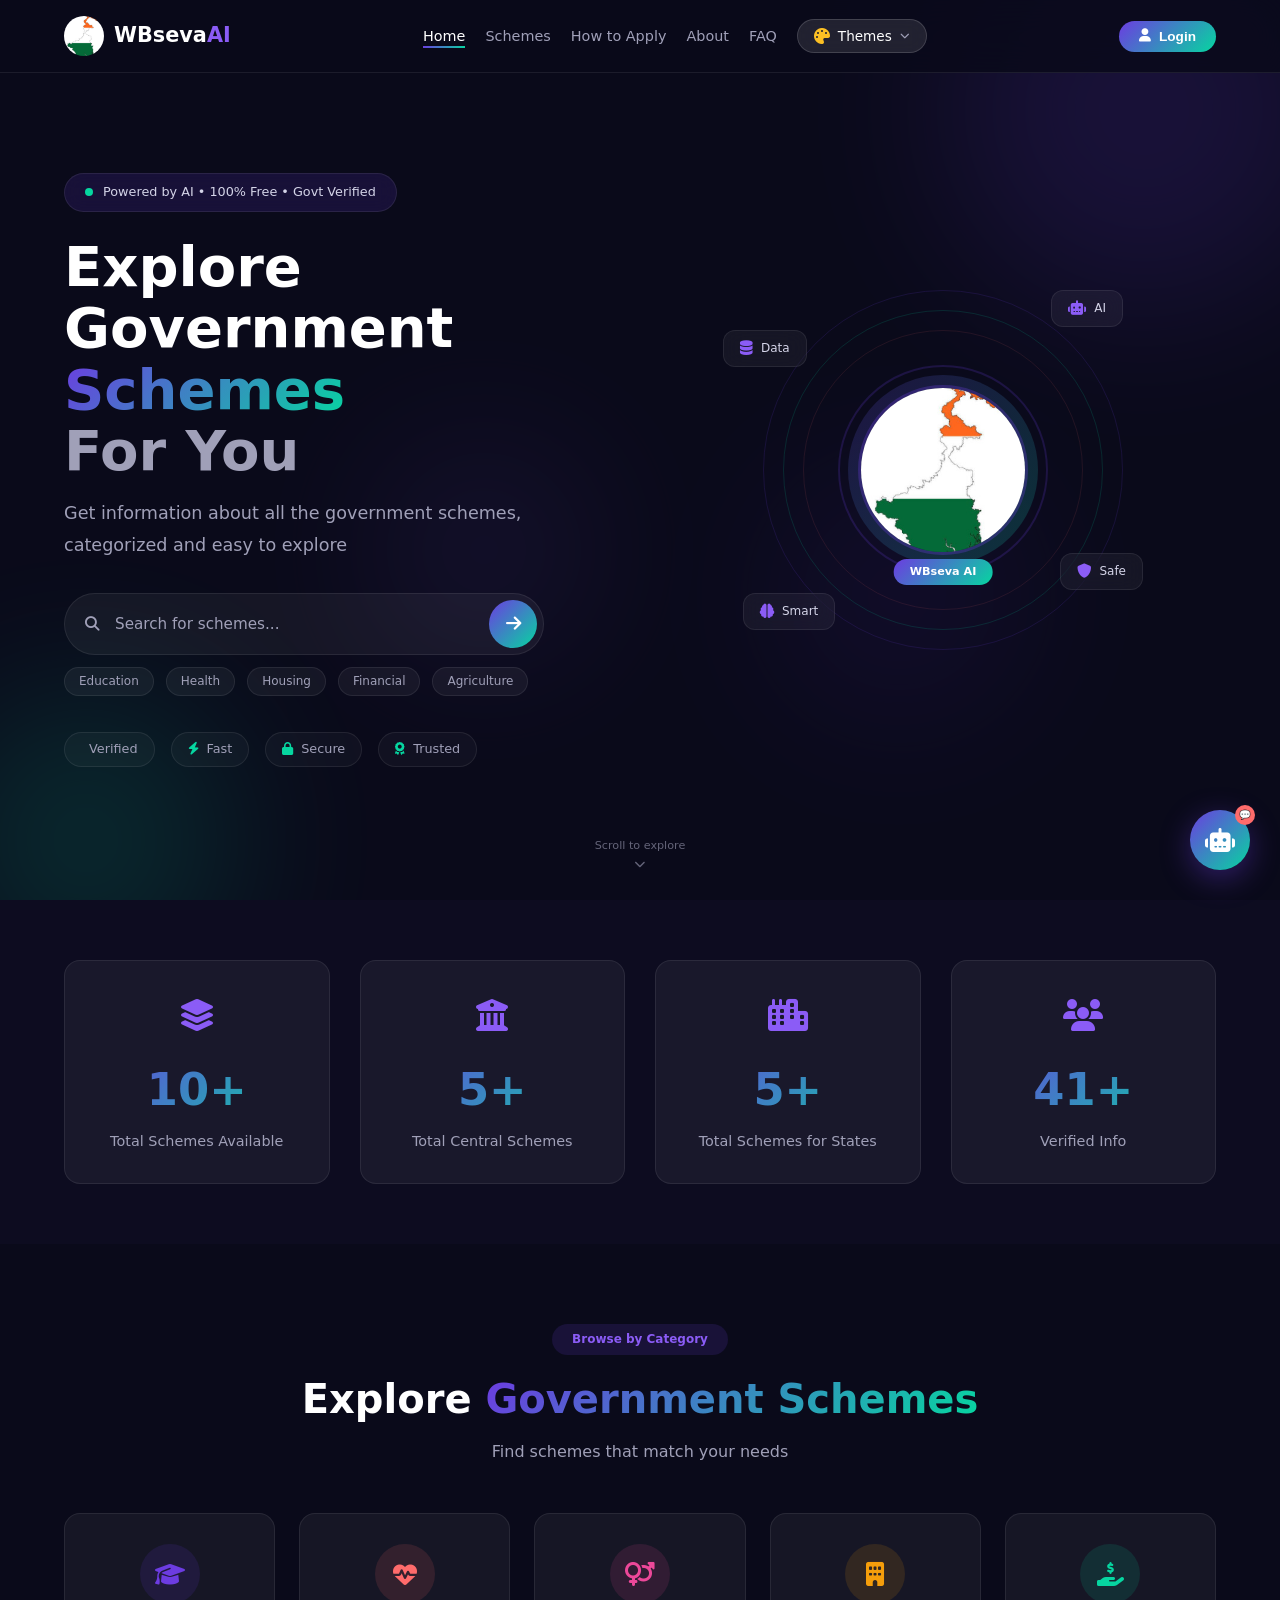
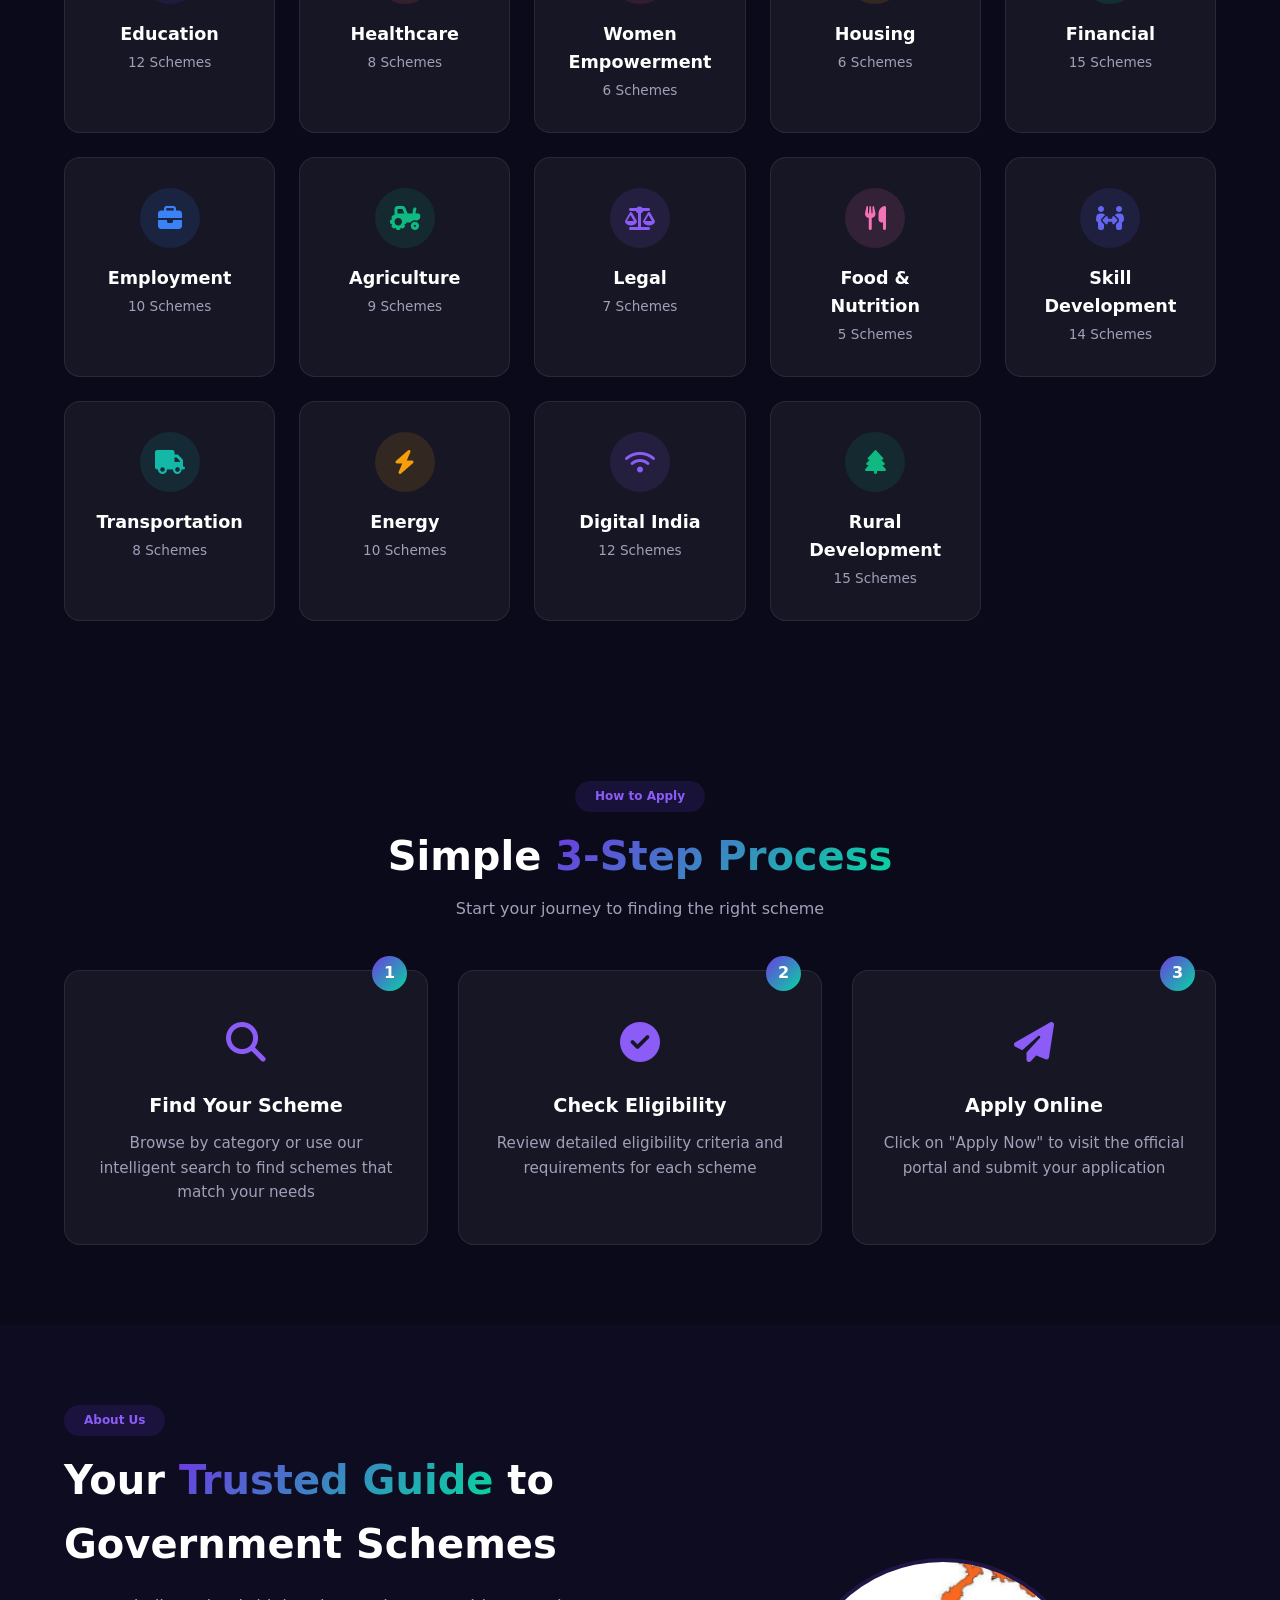
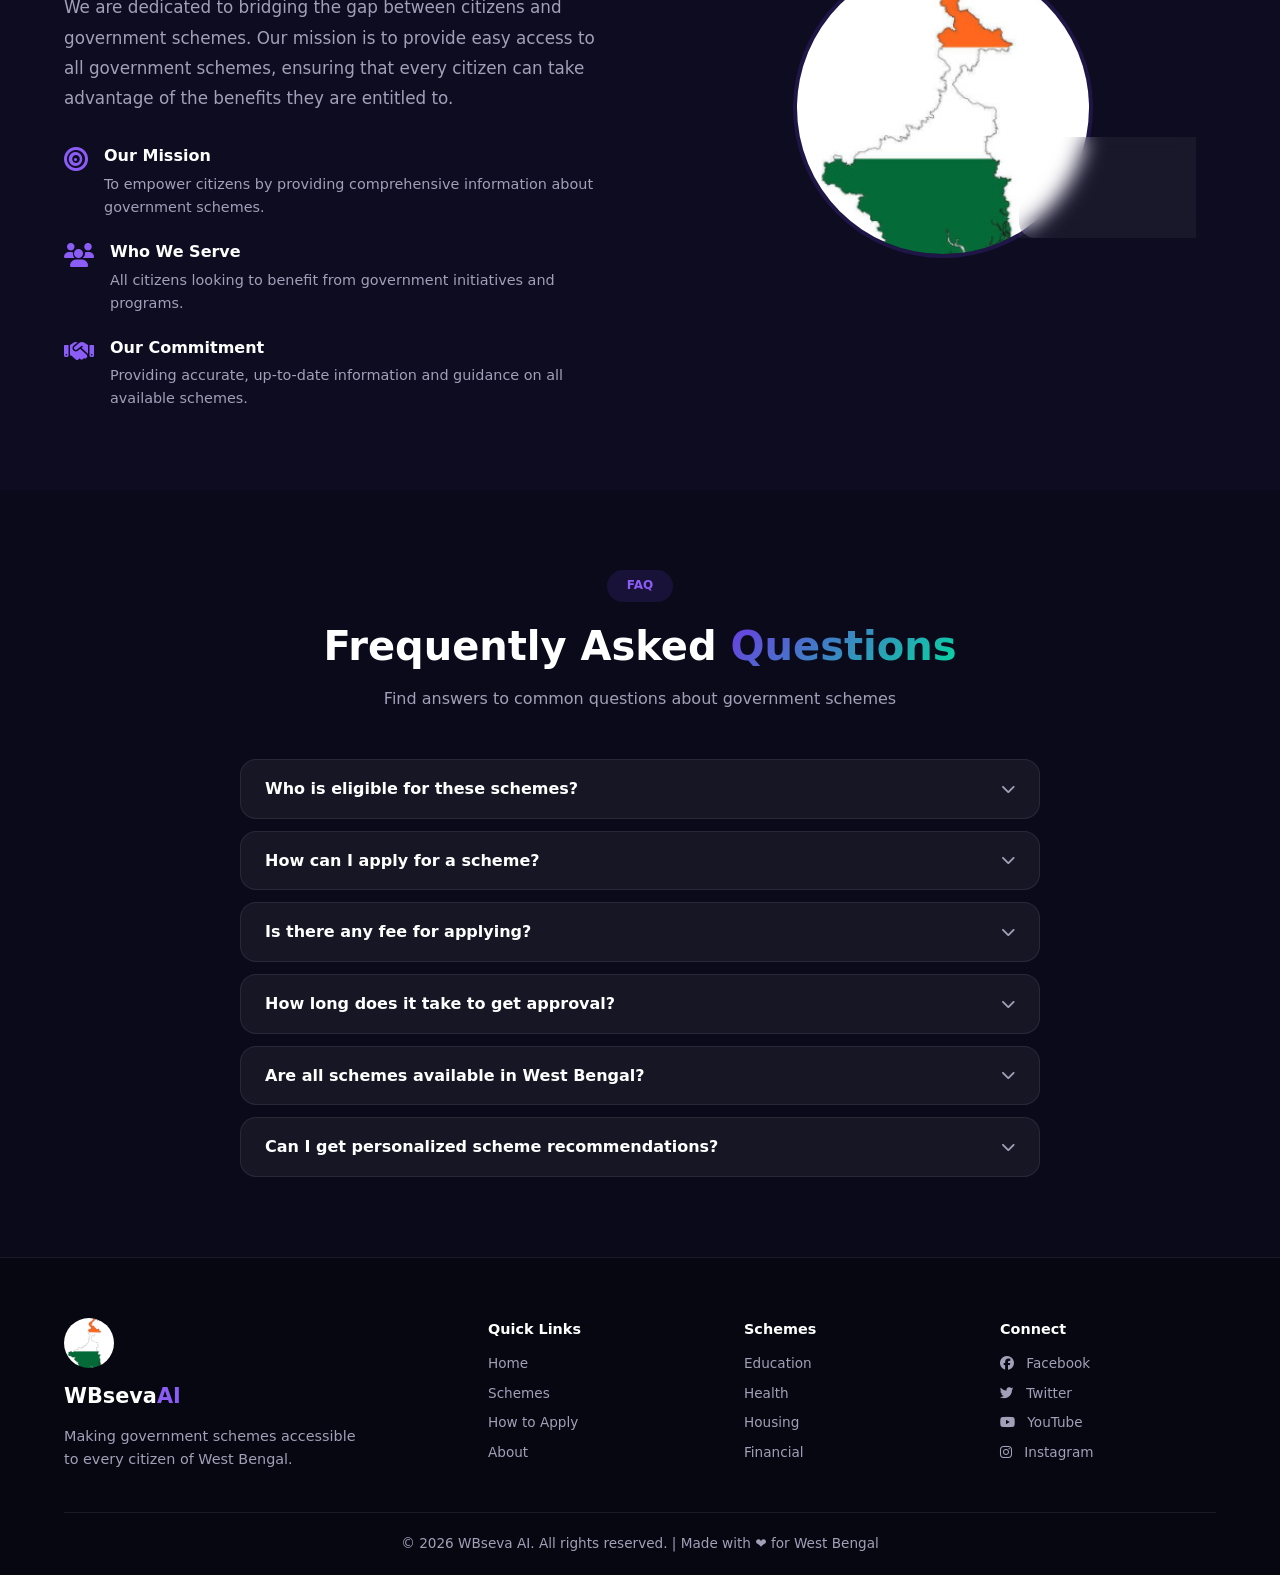
==== commit 57d42ae2: "schemes" ====
--- a/index.html
+++ b/index.html
@@ -210,23 +210,7 @@
             </div>
         </div>
     </section>
-
-    <!-- ==================== MORE CATEGORIES ==================== -->
-    <section class="categories more-categories">
-        <div class="container">
-            <div class="section-header">
-                <span class="section-tag">More Categories</span>
-                <h2>Additional <span class="gradient-text">Government Initiatives</span></h2>
-                <p>Explore more schemes and programs</p>
-            </div>
-
-            <div class="categories-grid" id="moreCategoriesGrid">
-                <!-- More categories will be loaded dynamically -->
-            </div>
-        </div>
-    </section>
-
-    <!-- ==================== HOW TO APPLY SECTION ==================== -->
+  <!-- ==================== HOW TO APPLY SECTION ==================== -->
     <section class="how-to-apply" id="how-to-apply">
         <div class="container">
             <div class="section-header">
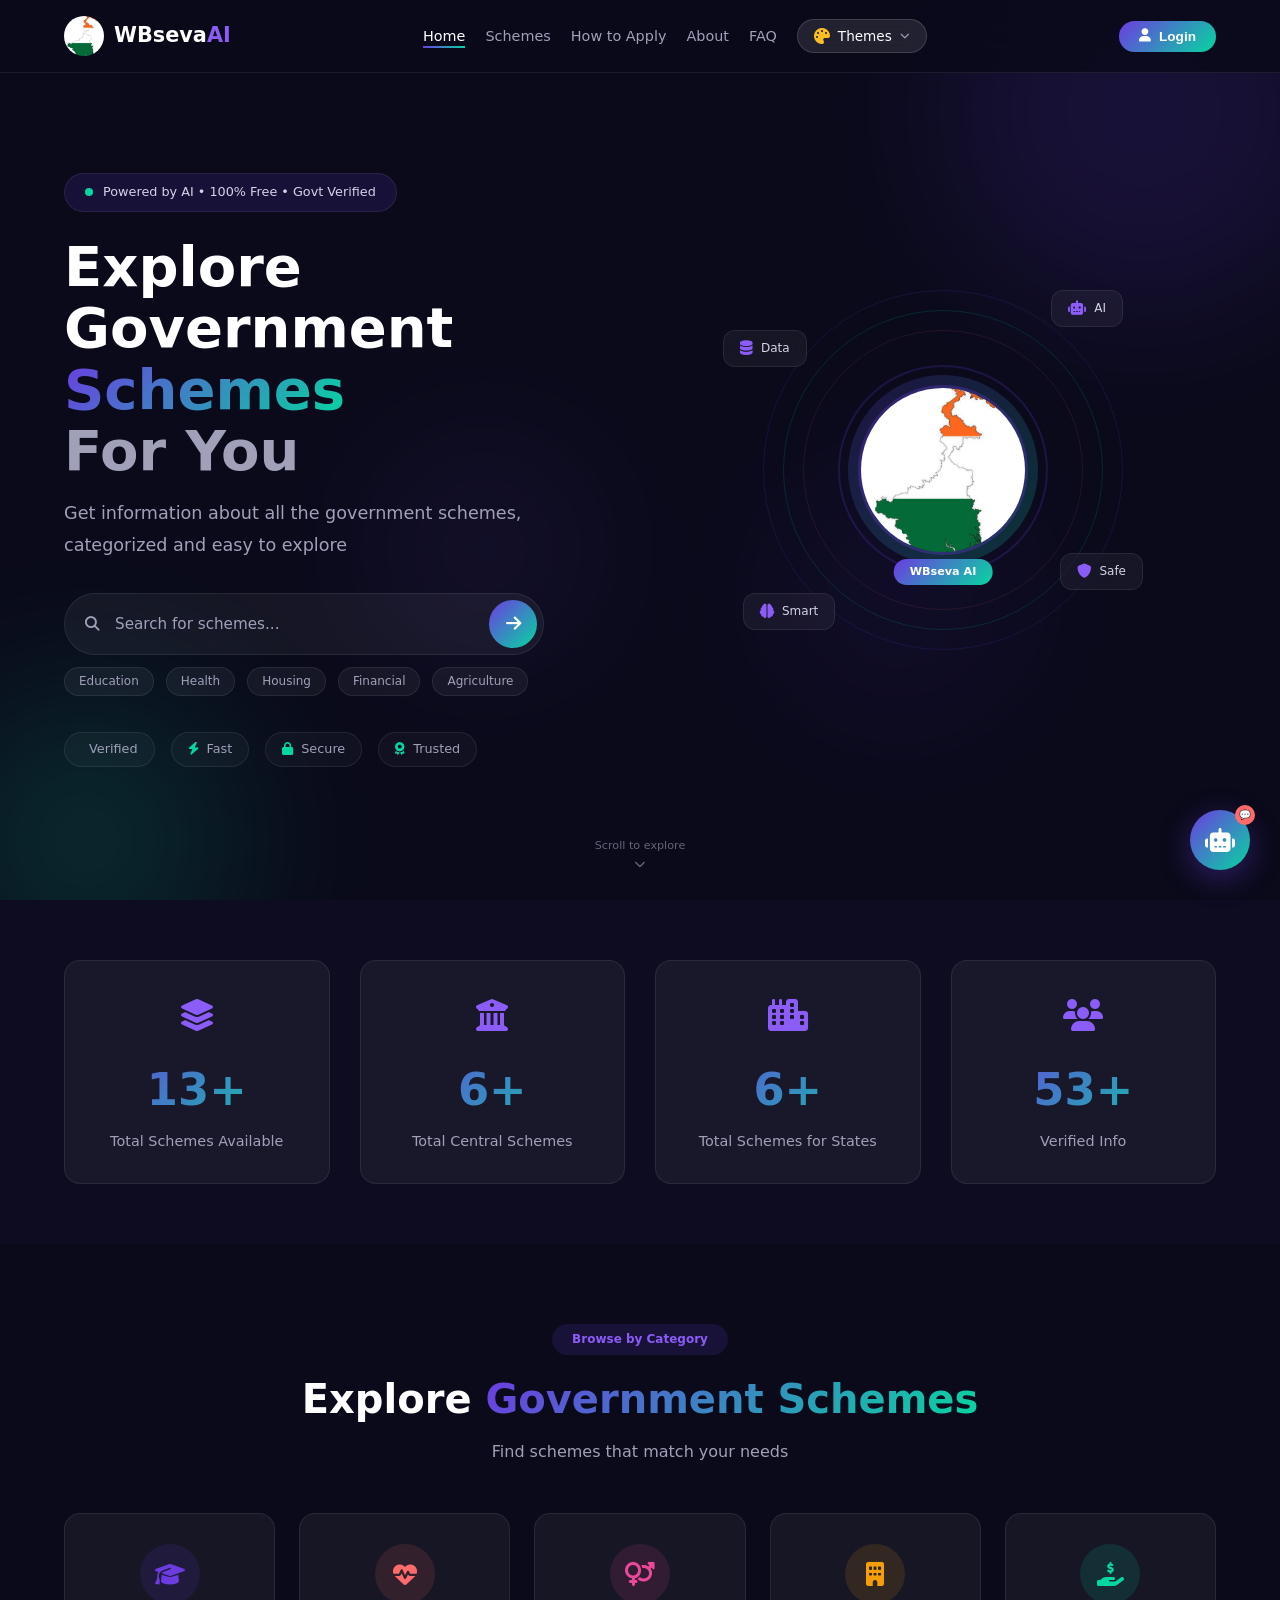
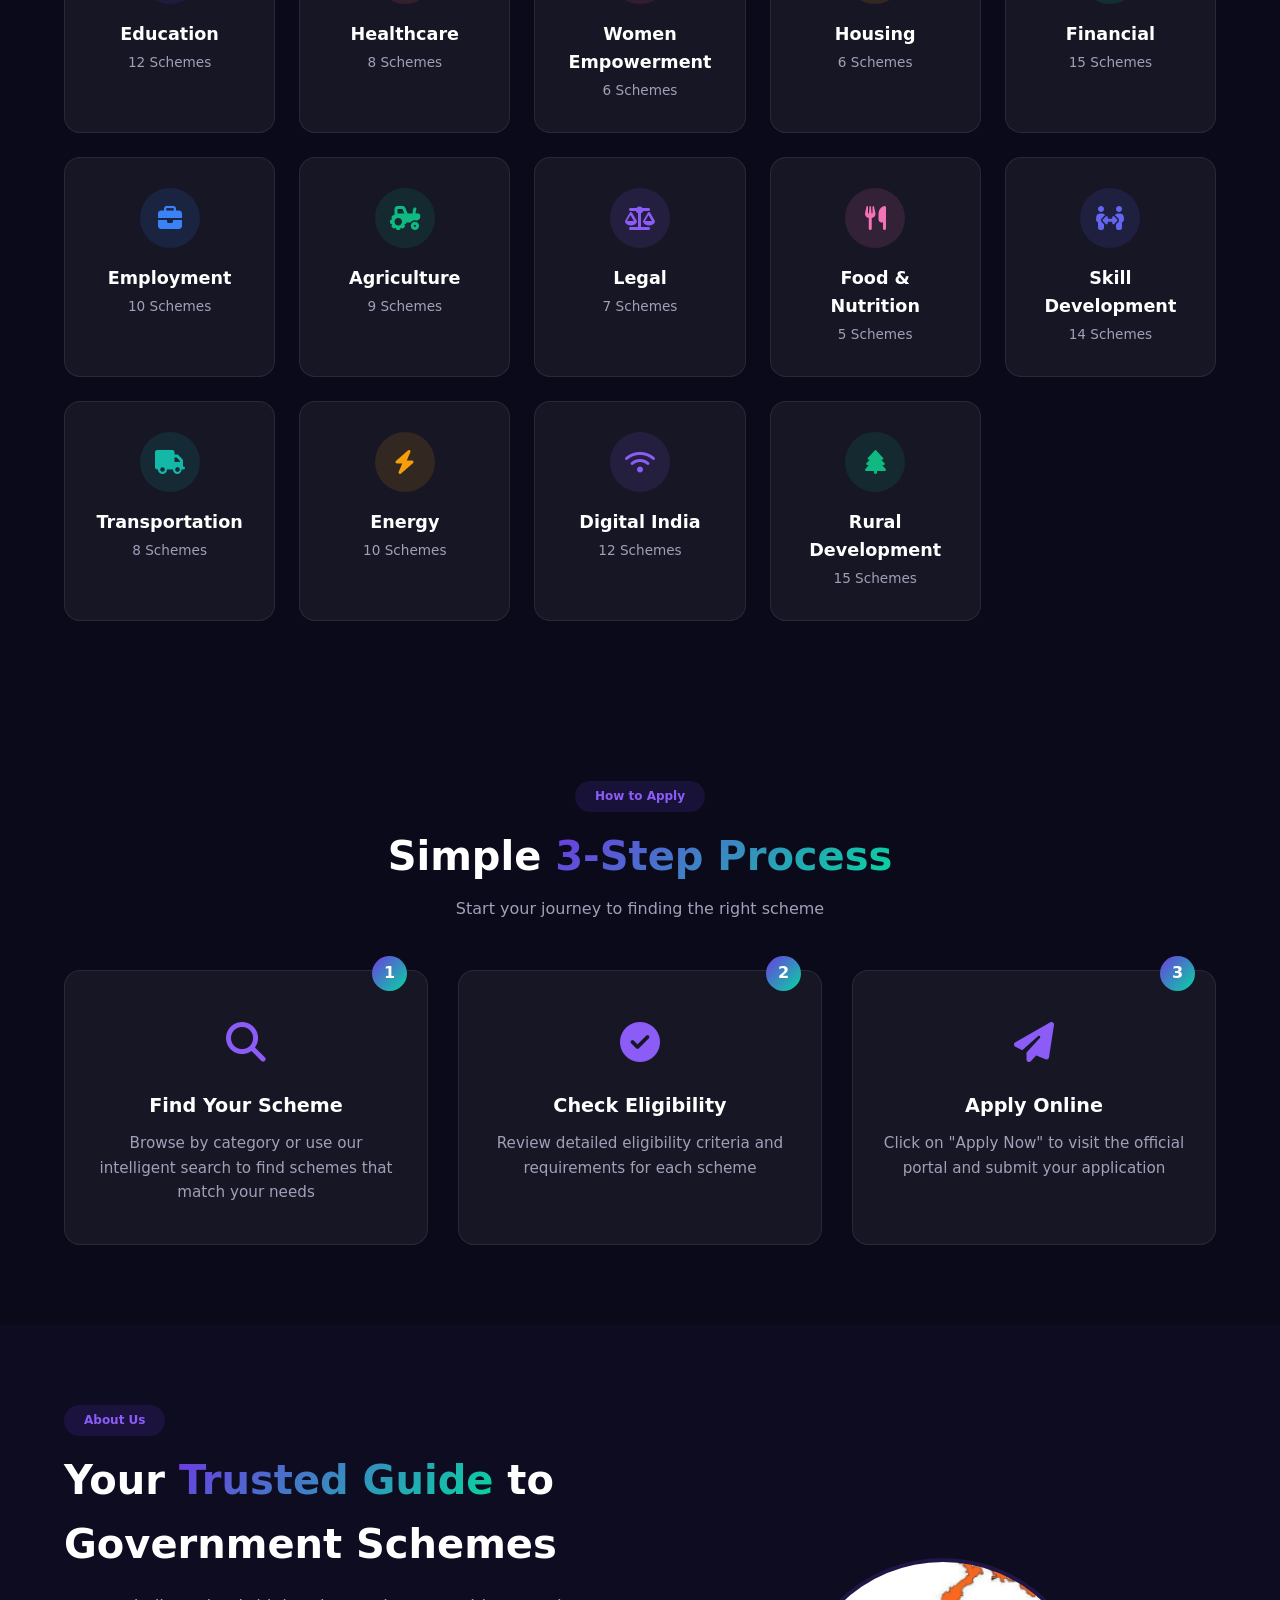
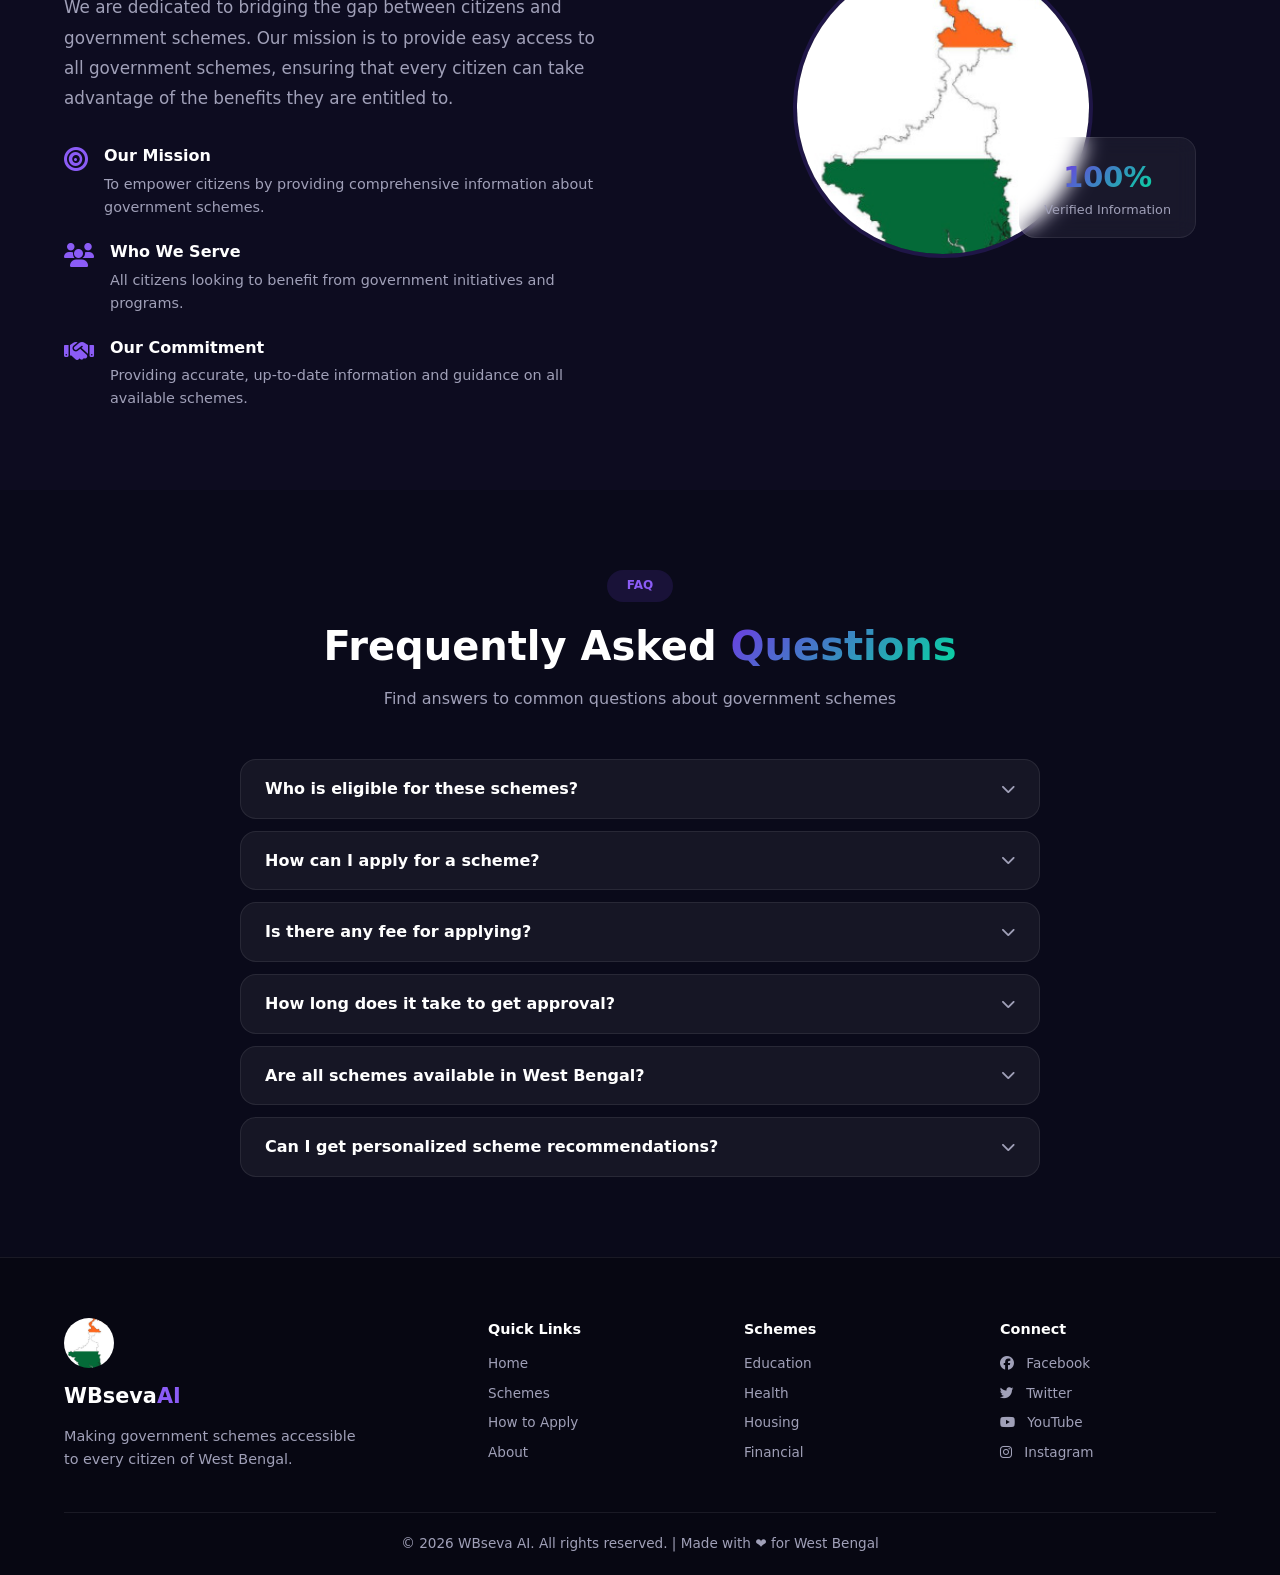
==== commit a37e3d7d: "improve website" ====
--- a/index.html
+++ b/index.html
@@ -210,6 +210,30 @@
             </div>
         </div>
     </section>
+    <!-- ==================== EDUCATION SCHEMES SECTION ==================== -->
+<section class="schemes-display-section" id="educationSchemes" style="display:none;">
+    <div class="container">
+        <div class="section-header">
+            <span class="section-tag">Education Schemes</span>
+            <h2>West Bengal <span class="gradient-text">Education Schemes</span></h2>
+            <p>12+ scholarships and educational facilities for students</p>
+        </div>
+
+        <div class="schemes-grid-display" id="educationSchemesGrid">
+            <!-- Schemes will be loaded dynamically -->
+        </div>
+        
+        <div class="scheme-detail-view" id="schemeDetailView" style="display:none;">
+            <!-- Scheme details will be shown here -->
+        </div>
+        
+        <div class="back-to-categories">
+            <button class="back-btn" onclick="showCategories()">
+                <i class="fas fa-arrow-left"></i> Back to Categories
+            </button>
+        </div>
+    </div>
+</section>
   <!-- ==================== HOW TO APPLY SECTION ==================== -->
     <section class="how-to-apply" id="how-to-apply">
         <div class="container">
--- a/style.css
+++ b/style.css
@@ -1921,4 +1921,353 @@
     .btn-login span {
         display: none;
     }
+}
+/* ============================================
+   EDUCATION SCHEMES DISPLAY
+   ============================================ */
+
+.schemes-display-section {
+    padding: 60px 0;
+    background: var(--bg-dark);
+    animation: fadeInUp 0.5s ease;
+}
+
+.schemes-grid-display {
+    display: grid;
+    grid-template-columns: repeat(auto-fill, minmax(340px, 1fr));
+    gap: 24px;
+    margin-top: 30px;
+}
+
+/* Scheme Card Item */
+.scheme-card-item {
+    background: var(--bg-card);
+    border: 1px solid var(--border-color);
+    border-radius: var(--radius);
+    padding: 24px;
+    cursor: pointer;
+    transition: var(--transition);
+    display: flex;
+    gap: 16px;
+    animation: fadeInUp 0.5s ease forwards;
+    opacity: 0;
+    transform: translateY(20px);
+}
+
+.scheme-card-item:hover {
+    transform: translateY(-5px);
+    border-color: var(--primary);
+    box-shadow: 0 20px 60px rgba(108, 60, 225, 0.15);
+}
+
+.scheme-card-icon {
+    width: 50px;
+    height: 50px;
+    border-radius: 12px;
+    display: flex;
+    align-items: center;
+    justify-content: center;
+    font-size: 1.3rem;
+    flex-shrink: 0;
+}
+
+.scheme-card-content {
+    flex: 1;
+    min-width: 0;
+}
+
+.scheme-card-content h3 {
+    font-size: 0.95rem;
+    font-weight: 700;
+    color: var(--text-white);
+    margin-bottom: 6px;
+    line-height: 1.3;
+}
+
+.scheme-card-meta {
+    display: flex;
+    gap: 10px;
+    flex-wrap: wrap;
+    margin-bottom: 8px;
+}
+
+.scheme-category {
+    font-size: 0.65rem;
+    background: rgba(108, 60, 225, 0.15);
+    color: var(--primary-light);
+    padding: 2px 12px;
+    border-radius: 50px;
+}
+
+.scheme-amount {
+    font-size: 0.65rem;
+    background: rgba(6, 214, 160, 0.15);
+    color: #06D6A0;
+    padding: 2px 12px;
+    border-radius: 50px;
+}
+
+.scheme-card-content p {
+    font-size: 0.8rem;
+    color: var(--text-gray);
+    line-height: 1.5;
+    margin-bottom: 10px;
+}
+
+.scheme-card-footer {
+    display: flex;
+    justify-content: space-between;
+    align-items: center;
+    flex-wrap: wrap;
+    gap: 8px;
+}
+
+.scheme-eligibility {
+    font-size: 0.7rem;
+    color: var(--text-gray);
+}
+
+.view-detail-btn {
+    background: var(--primary-gradient);
+    color: white;
+    border: none;
+    padding: 6px 16px;
+    border-radius: 50px;
+    font-size: 0.7rem;
+    font-weight: 600;
+    cursor: pointer;
+    transition: var(--transition);
+}
+
+.view-detail-btn:hover {
+    transform: scale(1.05);
+    box-shadow: 0 8px 25px rgba(108, 60, 225, 0.3);
+}
+
+/* Back Button */
+.back-to-categories {
+    margin-top: 40px;
+    text-align: center;
+}
+
+.back-btn {
+    background: rgba(255, 255, 255, 0.08);
+    border: 1px solid var(--border-color);
+    color: var(--text-white);
+    padding: 12px 30px;
+    border-radius: 50px;
+    font-size: 0.9rem;
+    cursor: pointer;
+    transition: var(--transition);
+    font-family: inherit;
+}
+
+.back-btn:hover {
+    background: rgba(255, 255, 255, 0.15);
+    transform: translateY(-2px);
+}
+
+/* Scheme Detail View */
+.scheme-detail-card {
+    background: var(--bg-card);
+    border: 1px solid var(--border-color);
+    border-radius: var(--radius);
+    padding: 40px;
+    margin-top: 30px;
+    position: relative;
+    animation: fadeInUp 0.4s ease;
+}
+
+.close-detail-btn {
+    position: absolute;
+    top: 16px;
+    right: 16px;
+    background: rgba(255, 255, 255, 0.05);
+    border: 1px solid var(--border-color);
+    color: var(--text-gray);
+    width: 36px;
+    height: 36px;
+    border-radius: 50%;
+    cursor: pointer;
+    transition: var(--transition);
+    font-size: 1rem;
+}
+
+.close-detail-btn:hover {
+    background: rgba(255, 255, 255, 0.1);
+    color: var(--text-white);
+}
+
+.scheme-detail-header {
+    display: flex;
+    gap: 20px;
+    margin-bottom: 30px;
+    padding-bottom: 20px;
+    border-bottom: 1px solid var(--border-color);
+}
+
+.scheme-detail-icon {
+    width: 70px;
+    height: 70px;
+    border-radius: 16px;
+    display: flex;
+    align-items: center;
+    justify-content: center;
+    font-size: 2rem;
+    flex-shrink: 0;
+}
+
+.scheme-detail-badge {
+    font-size: 0.7rem;
+    padding: 3px 14px;
+    border-radius: 50px;
+    font-weight: 600;
+    display: inline-block;
+    margin-bottom: 8px;
+}
+
+.scheme-detail-header h2 {
+    font-size: 1.5rem;
+    font-weight: 800;
+    color: var(--text-white);
+    line-height: 1.3;
+}
+
+.scheme-detail-meta {
+    display: flex;
+    gap: 16px;
+    margin-top: 8px;
+    flex-wrap: wrap;
+}
+
+.scheme-detail-meta span {
+    font-size: 0.85rem;
+    color: var(--text-gray);
+}
+
+.scheme-detail-body {
+    display: flex;
+    flex-direction: column;
+    gap: 20px;
+}
+
+.scheme-detail-section h4 {
+    font-size: 0.95rem;
+    color: var(--text-white);
+    margin-bottom: 6px;
+}
+
+.scheme-detail-section p {
+    color: var(--text-gray);
+    line-height: 1.7;
+    font-size: 0.95rem;
+}
+
+.scheme-detail-section ul {
+    list-style: none;
+    padding: 0;
+}
+
+.scheme-detail-section ul li {
+    padding: 6px 0;
+    color: var(--text-gray);
+    display: flex;
+    align-items: center;
+    gap: 10px;
+    border-bottom: 1px solid var(--border-color);
+}
+
+.scheme-detail-section ul li::before {
+    content: '✓';
+    color: #06D6A0;
+    font-weight: 700;
+}
+
+.scheme-detail-actions {
+    display: flex;
+    gap: 12px;
+    margin-top: 10px;
+    flex-wrap: wrap;
+}
+
+.apply-now-btn {
+    background: var(--primary-gradient);
+    color: white;
+    border: none;
+    padding: 12px 30px;
+    border-radius: 50px;
+    font-weight: 600;
+    cursor: pointer;
+    transition: var(--transition);
+    text-decoration: none;
+    display: inline-flex;
+    align-items: center;
+    gap: 8px;
+}
+
+.apply-now-btn:hover {
+    transform: translateY(-2px);
+    box-shadow: 0 8px 30px rgba(108, 60, 225, 0.4);
+}
+
+.save-scheme-btn,
+.share-scheme-btn {
+    padding: 12px 24px;
+    border-radius: 50px;
+    border: 1px solid var(--border-color);
+    background: rgba(255, 255, 255, 0.05);
+    color: var(--text-gray);
+    cursor: pointer;
+    transition: var(--transition);
+    font-family: inherit;
+    font-size: 0.85rem;
+    display: inline-flex;
+    align-items: center;
+    gap: 8px;
+}
+
+.save-scheme-btn:hover {
+    border-color: var(--primary);
+    color: var(--primary-light);
+}
+
+.share-scheme-btn:hover {
+    border-color: #3B82F6;
+    color: #3B82F6;
+}
+
+/* Responsive */
+@media (max-width: 768px) {
+    .schemes-grid-display {
+        grid-template-columns: 1fr;
+    }
+    
+    .scheme-card-item {
+        flex-direction: column;
+        align-items: flex-start;
+    }
+    
+    .scheme-detail-header {
+        flex-direction: column;
+        align-items: center;
+        text-align: center;
+    }
+    
+    .scheme-detail-header h2 {
+        font-size: 1.2rem;
+    }
+    
+    .scheme-detail-actions {
+        flex-direction: column;
+        align-items: stretch;
+    }
+    
+    .scheme-detail-actions a,
+    .scheme-detail-actions button {
+        justify-content: center;
+    }
+    
+    .scheme-detail-card {
+        padding: 20px;
+    }
 }
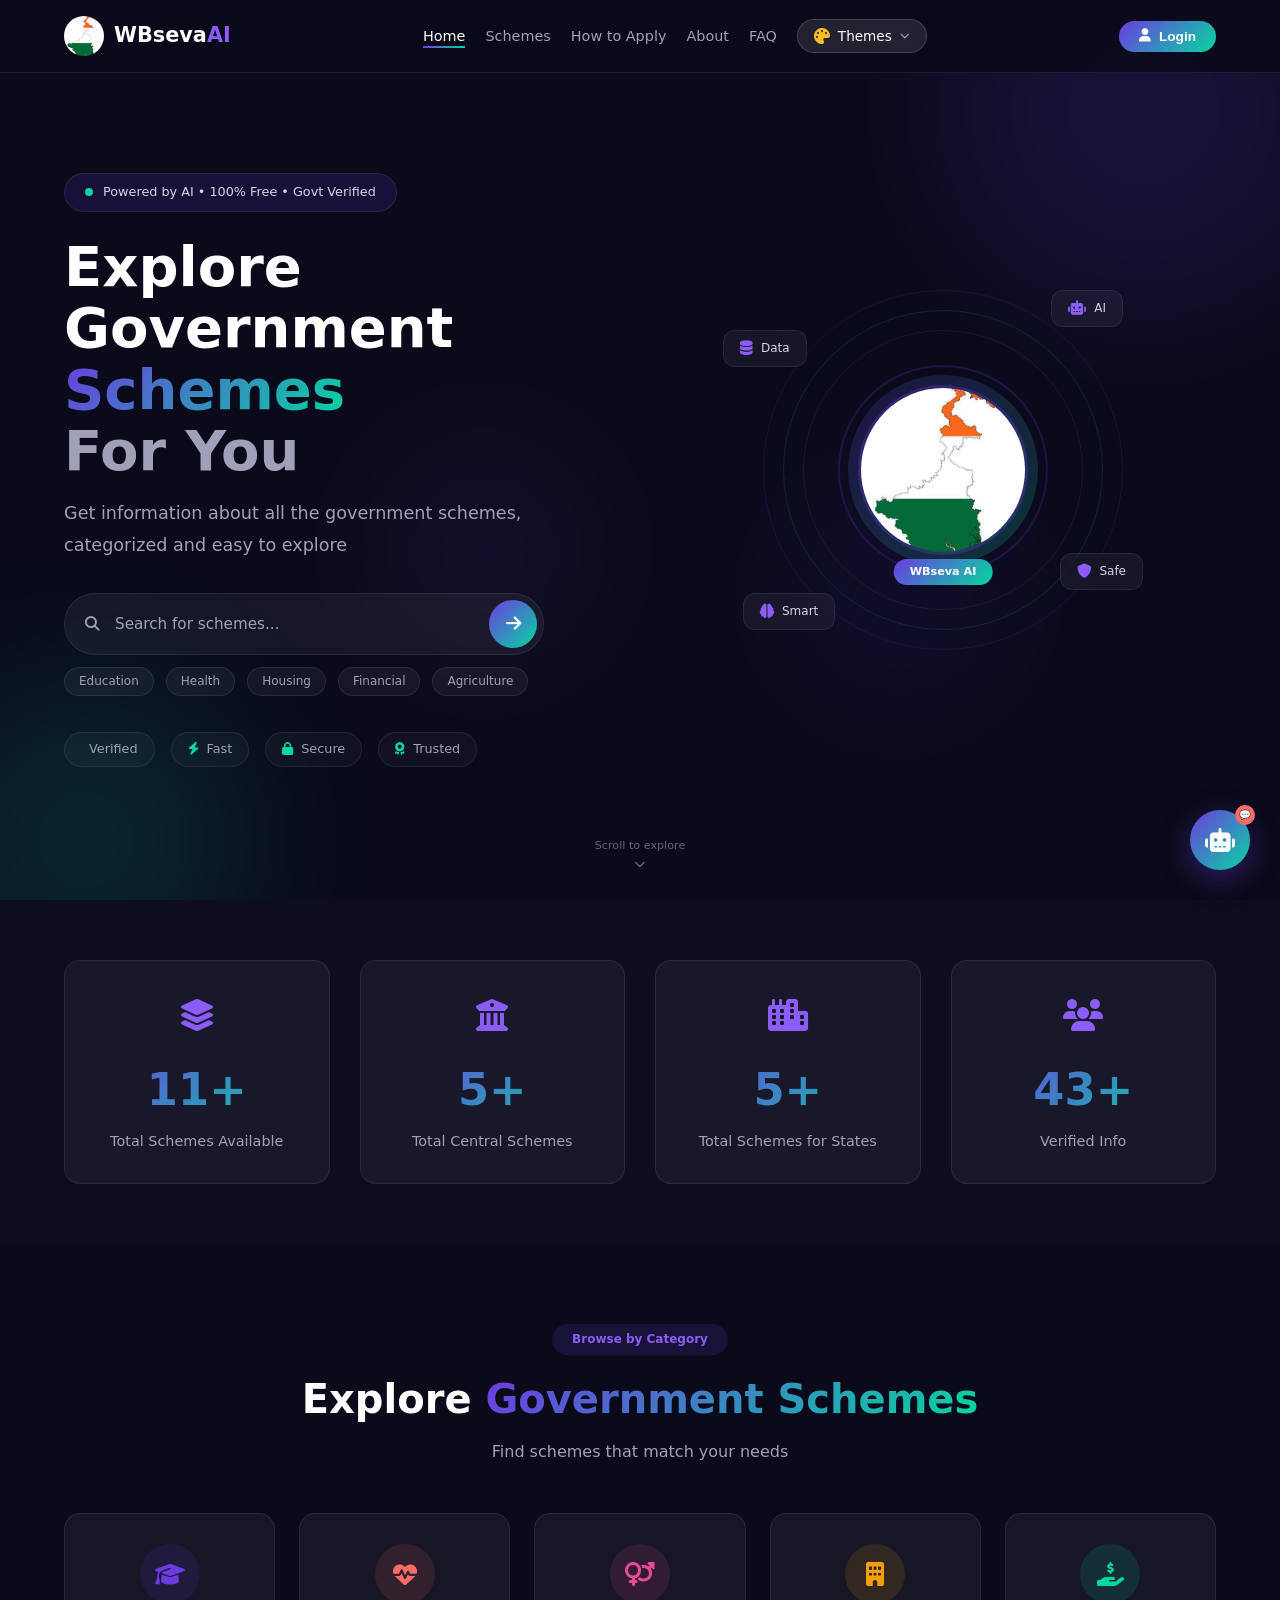
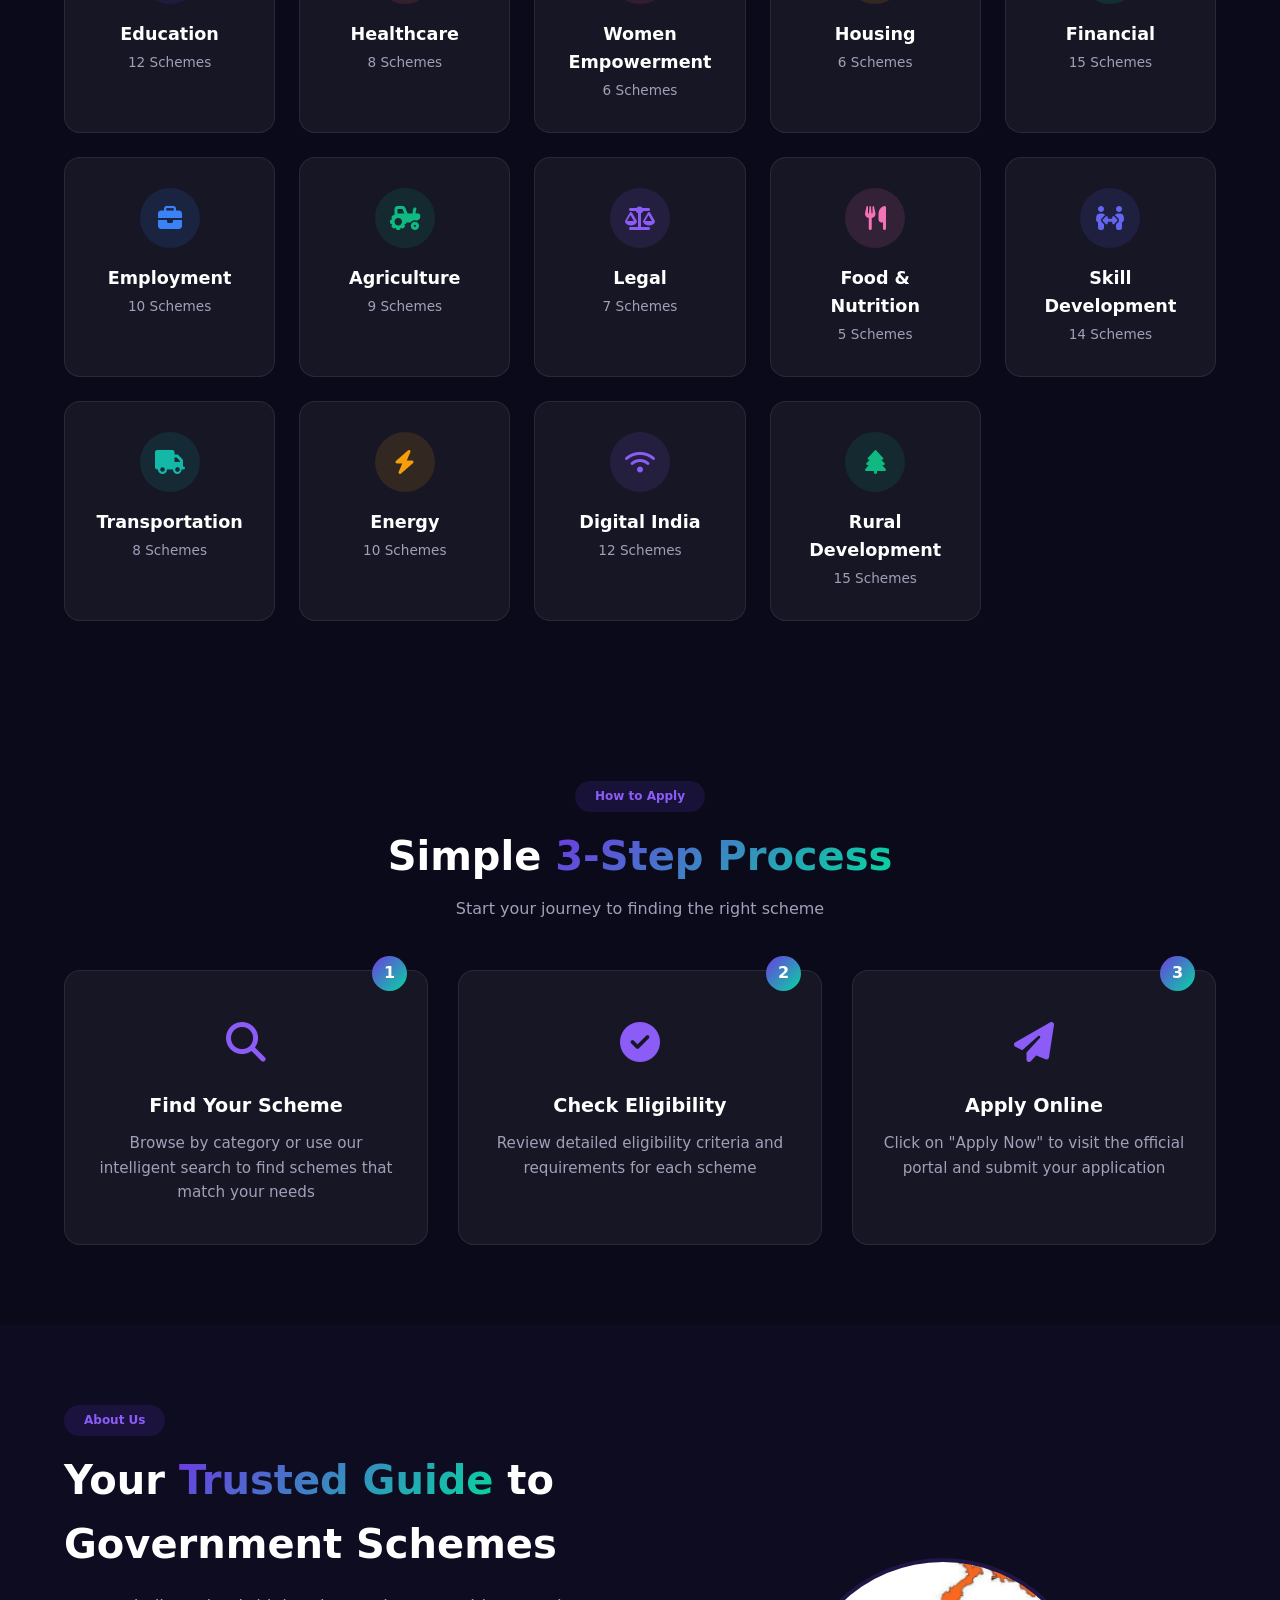
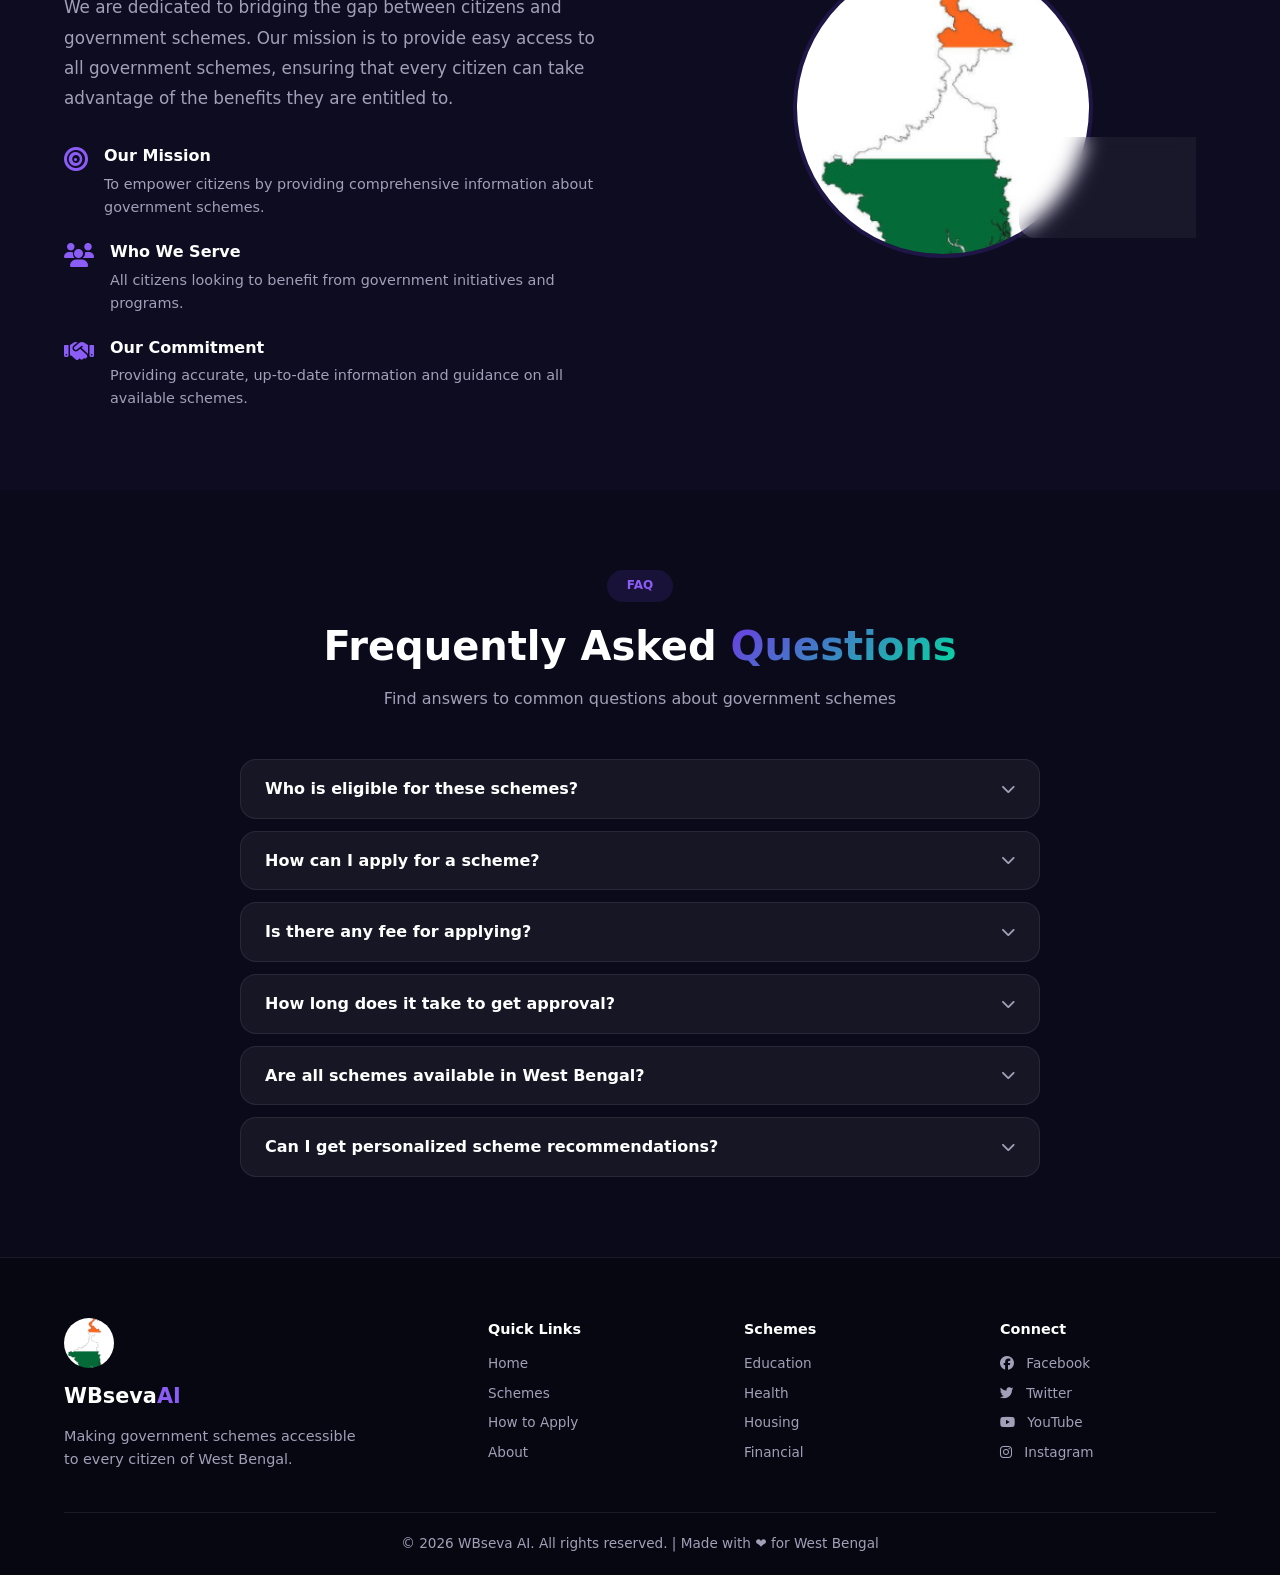
==== commit adf6fb40: "Fix: All categories working, chatbot separated" ====
--- a/index.html
+++ b/index.html
@@ -463,5 +463,8 @@
     </footer>
 
     <script src="script.js"></script>
+    <script src="schemes-data.js"></script>
+    <script src="script.js"></script>
+    <script src="chatbot.js"></script>
 </body>
 </html>
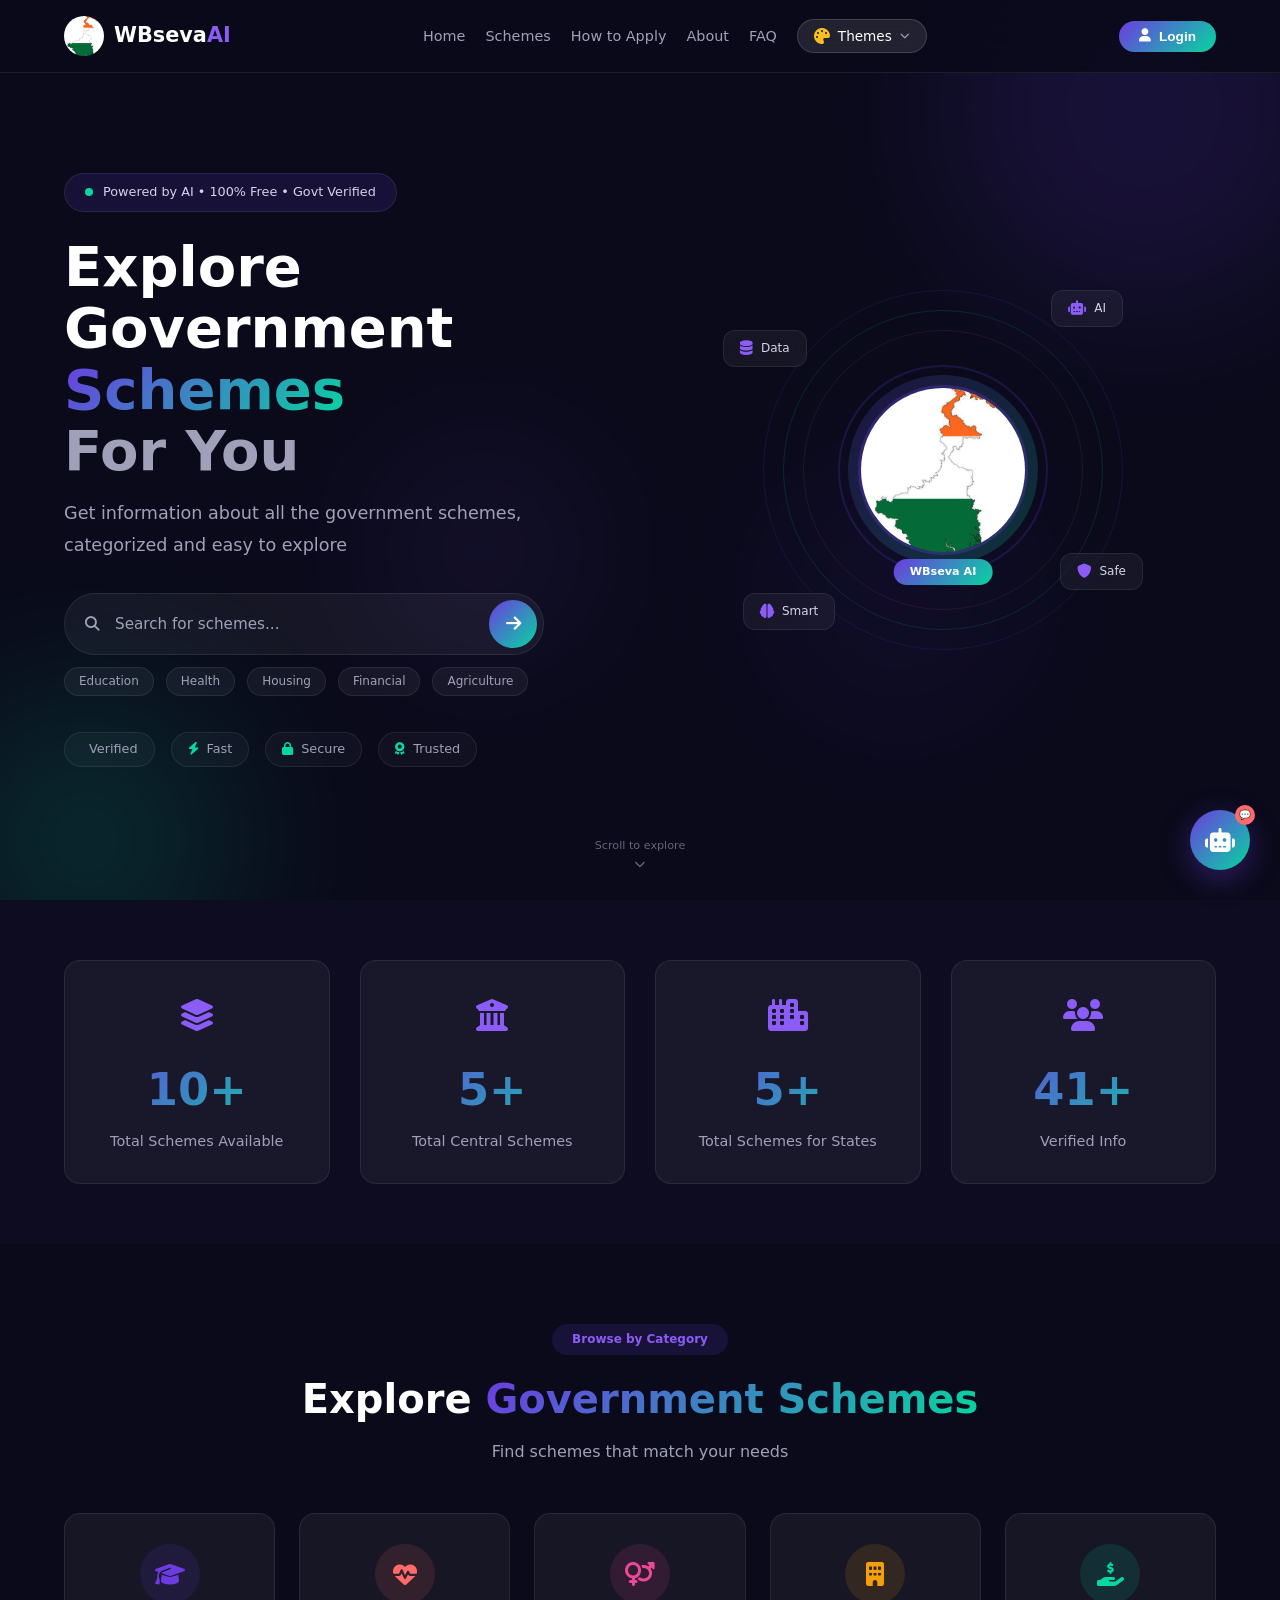
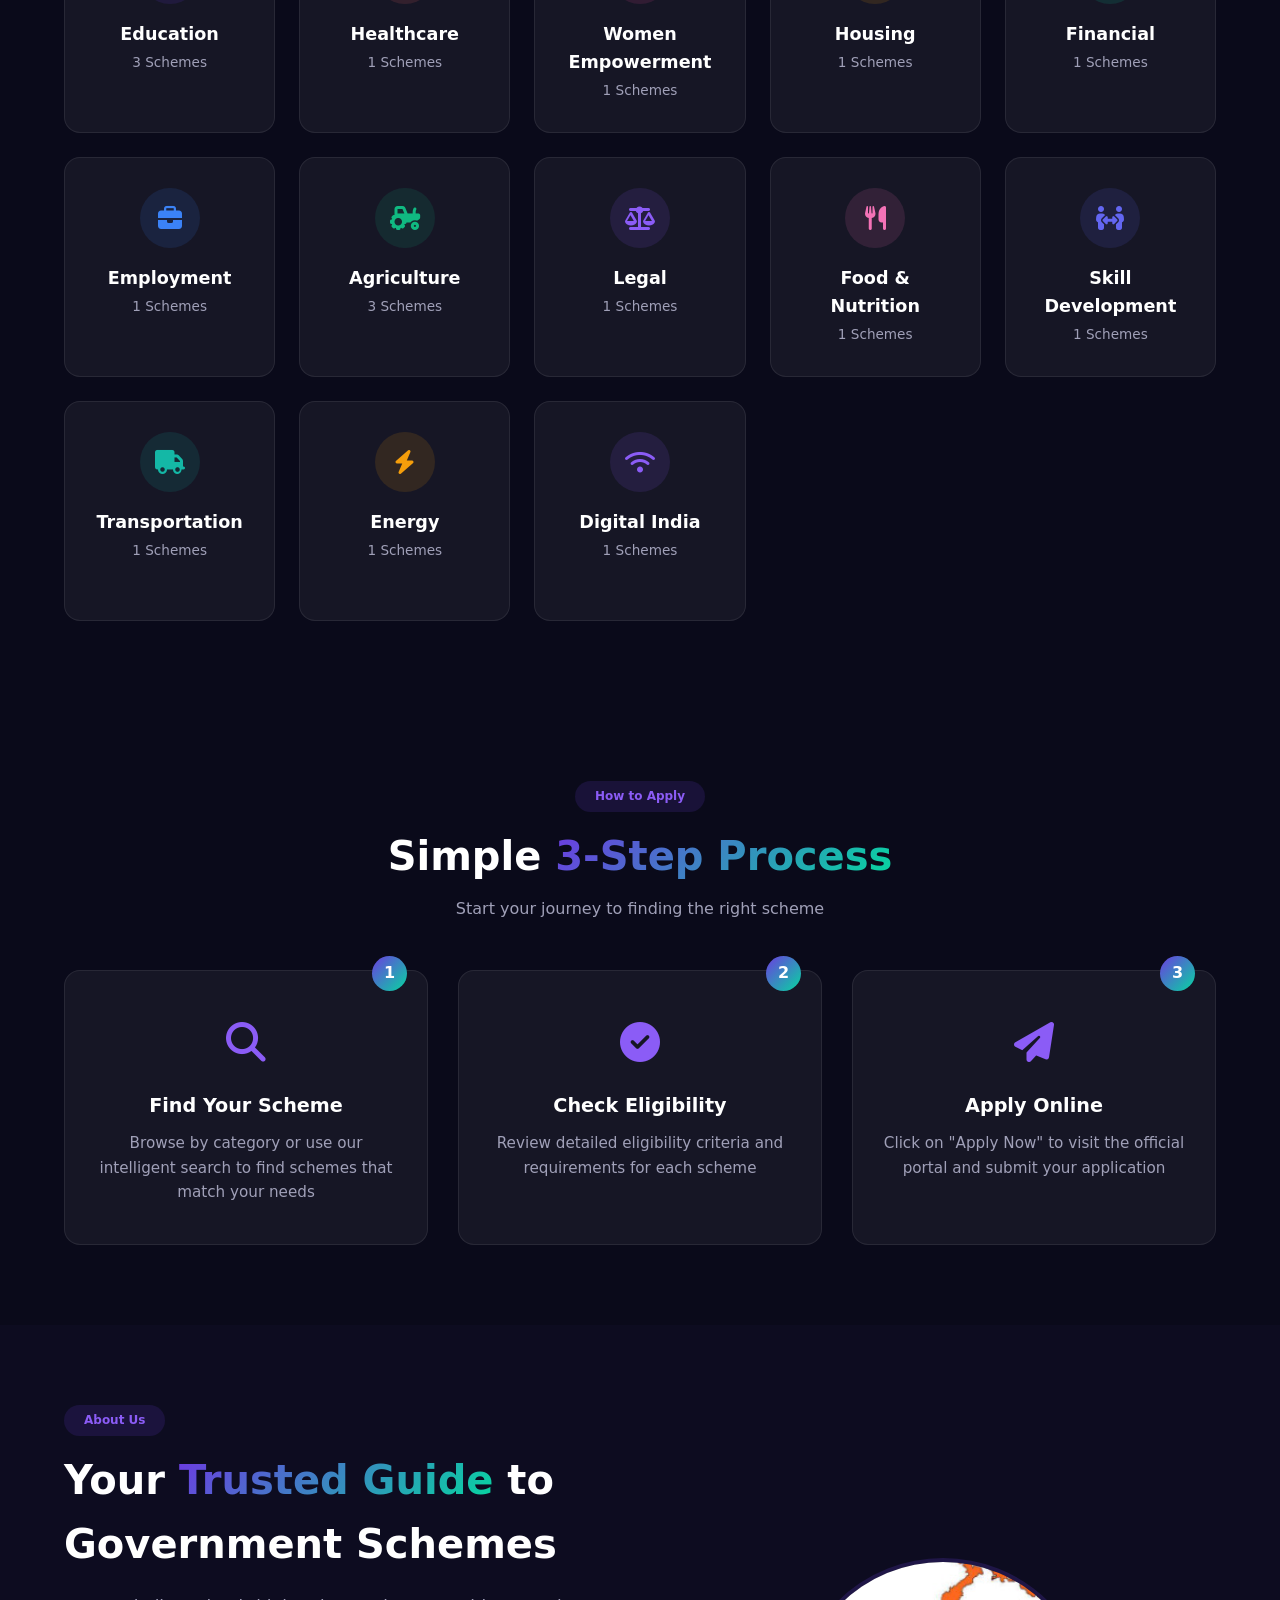
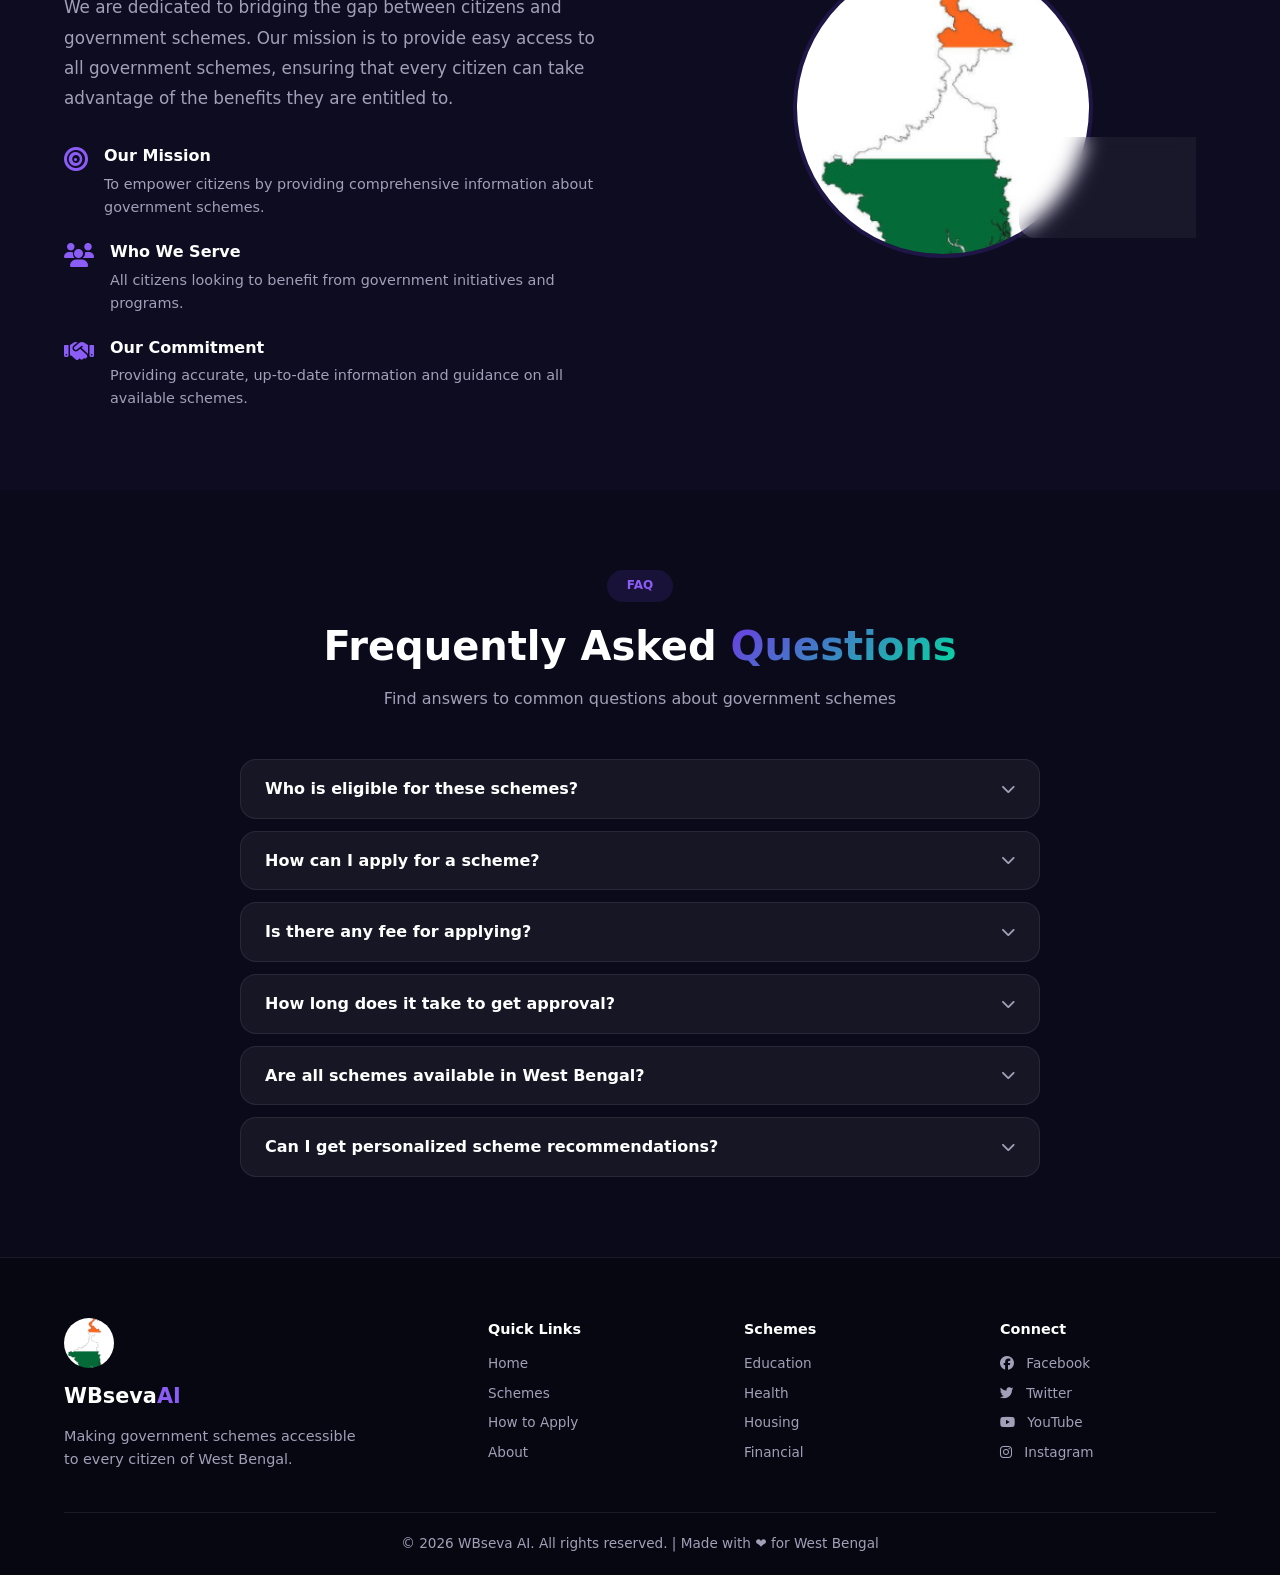
==== commit e4d027bb: "Add files via upload" ====
--- a/index.html
+++ b/index.html
@@ -1,470 +1,470 @@
-<!DOCTYPE html>
-<html lang="en">
-<head>
-    <meta charset="UTF-8" />
-    <meta name="viewport" content="width=device-width, initial-scale=1.0" />
-    <title>WBseva AI - Government Schemes Portal</title>
-    <link rel="stylesheet" href="https://cdnjs.cloudflare.com/ajax/libs/font-awesome/6.5.0/css/all.min.css" />
-    <link rel="stylesheet" href="style.css" />
-</head>
-<body>
-
-    <!-- ==================== NAVBAR ==================== -->
-    <nav class="navbar">
-        <div class="nav-container">
-            <div class="nav-brand">
-                <img src="wbmap.png" alt="WBseva" class="nav-logo" />
-                <span>WBseva<span class="brand-highlight">AI</span></span>
-            </div>
-            <ul class="nav-links">
-                <li><a href="#home" class="active">Home</a></li>
-                <li><a href="#schemes">Schemes</a></li>
-                <li><a href="#how-to-apply">How to Apply</a></li>
-                <li><a href="#about">About</a></li>
-                <li><a href="#faq">FAQ</a></li>
-                <!-- THEME BUTTON IN NAVBAR -->
-                <li class="theme-nav-item">
-                    <button class="theme-btn" id="themeToggleBtn">
-                        <i class="fas fa-palette"></i>
-                        <span>Themes</span>
-                        <i class="fas fa-chevron-down theme-arrow-icon"></i>
-                    </button>
-                    <ul class="theme-dropdown" id="themeDropdown">
-                        <li data-theme="default" class="active">
-                            <span class="theme-color default"></span> Default
-                        </li>
-                        <li data-theme="blue">
-                            <span class="theme-color blue"></span> Blue
-                        </li>
-                        <li data-theme="green">
-                            <span class="theme-color green"></span> Green
-                        </li>
-                        <li data-theme="purple">
-                            <span class="theme-color purple"></span> Purple
-                        </li>
-                        <li data-theme="orange">
-                            <span class="theme-color orange"></span> Orange
-                        </li>
-                        <li data-theme="pink">
-                            <span class="theme-color pink"></span> Pink
-                        </li>
-                        <li data-theme="red">
-                            <span class="theme-color red"></span> Red
-                        </li>
-                        <li data-theme="teal">
-                            <span class="theme-color teal"></span> Teal
-                        </li>
-                    </ul>
-                </li>
-            </ul>
-            <div class="nav-actions">
-                <button class="btn-login"><i class="fas fa-user"></i> <span>Login</span></button>
-                <button class="nav-toggle" id="navToggle">
-                    <i class="fas fa-bars"></i>
-                </button>
-            </div>
-        </div>
-    </nav>
-
-    <!-- ==================== HERO SECTION ==================== -->
-    <section class="hero" id="home">
-        <div class="hero-bg">
-            <div class="orb orb-1"></div>
-            <div class="orb orb-2"></div>
-            <div class="orb orb-3"></div>
-            <div class="orb orb-4"></div>
-        </div>
-
-        <div class="hero-container">
-            <div class="hero-content">
-                <div class="hero-badge">
-                    <span class="badge-dot"></span>
-                    <span>Powered by AI • 100% Free • Govt Verified</span>
-                </div>
-
-                <h1 class="hero-title">
-                    Explore Government
-                    <span class="gradient-text">Schemes</span>
-                    <span class="hero-subtitle">For You</span>
-                </h1>
-
-                <p class="hero-description">
-                    Get information about all the government schemes, categorized and easy to explore
-                </p>
-
-                <!-- Search Bar -->
-                <div class="hero-search">
-                    <div class="search-box">
-                        <i class="fas fa-search search-icon"></i>
-                        <input type="text" placeholder="Search for schemes..." class="search-input" id="searchInput" />
-                        <button class="search-btn" id="searchBtn">
-                            <i class="fas fa-arrow-right"></i>
-                        </button>
-                    </div>
-                    <div class="search-suggestions" id="searchSuggestions">
-                        <span data-search="education">Education</span>
-                        <span data-search="health">Health</span>
-                        <span data-search="housing">Housing</span>
-                        <span data-search="financial">Financial</span>
-                        <span data-search="agriculture">Agriculture</span>
-                    </div>
-                </div>
-
-                <!-- Search Results -->
-                <div class="search-results" id="searchResults" style="display:none;">
-                    <div class="search-results-header">
-                        <h4>Search Results</h4>
-                        <button class="search-results-close" id="searchResultsClose">&times;</button>
-                    </div>
-                    <div class="search-results-list" id="searchResultsList"></div>
-                </div>
-
-                <!-- Trust Badges -->
-                <div class="trust-badges">
-                    <span><i class="fas fa-shield-check"></i> Verified</span>
-                    <span><i class="fas fa-bolt"></i> Fast</span>
-                    <span><i class="fas fa-lock"></i> Secure</span>
-                    <span><i class="fas fa-award"></i> Trusted</span>
-                </div>
-            </div>
-
-            <!-- RIGHT AVATAR -->
-            <div class="hero-illustration">
-                <div class="avatar-container">
-                    <div class="glow-ring ring-1"></div>
-                    <div class="glow-ring ring-2"></div>
-                    <div class="glow-ring ring-3"></div>
-                    
-                    <div class="avatar-wrapper">
-                        <div class="avatar-glow"></div>
-                        <img src="wbmap.png" alt="WBseva AI" class="avatar-img" id="avatarImg" />
-                        <div class="avatar-pulse"></div>
-                        <div class="avatar-label">WBseva AI</div>
-                    </div>
-
-                    <div class="float-element elem-1">
-                        <i class="fas fa-robot"></i>
-                        <span>AI</span>
-                    </div>
-                    <div class="float-element elem-2">
-                        <i class="fas fa-brain"></i>
-                        <span>Smart</span>
-                    </div>
-                    <div class="float-element elem-3">
-                        <i class="fas fa-database"></i>
-                        <span>Data</span>
-                    </div>
-                    <div class="float-element elem-4">
-                        <i class="fas fa-shield"></i>
-                        <span>Safe</span>
-                    </div>
-                </div>
-            </div>
-        </div>
-
-        <div class="scroll-indicator">
-            <span>Scroll to explore</span>
-            <i class="fas fa-chevron-down"></i>
-        </div>
-    </section>
-
-    <!-- ==================== STATISTICS SECTION ==================== -->
-    <section class="stats-section" id="stats">
-        <div class="container">
-            <div class="stats-grid">
-                <div class="stat-card">
-                    <div class="stat-icon"><i class="fas fa-layer-group"></i></div>
-                    <div class="stat-number-large" data-count="25">0</div>
-                    <div class="stat-label">Total Schemes Available</div>
-                </div>
-                <div class="stat-card">
-                    <div class="stat-icon"><i class="fas fa-building-columns"></i></div>
-                    <div class="stat-number-large" data-count="12">0</div>
-                    <div class="stat-label">Total Central Schemes</div>
-                </div>
-                <div class="stat-card">
-                    <div class="stat-icon"><i class="fas fa-city"></i></div>
-                    <div class="stat-number-large" data-count="13">0</div>
-                    <div class="stat-label">Total Schemes for States</div>
-                </div>
-                <div class="stat-card">
-                    <div class="stat-icon"><i class="fas fa-users"></i></div>
-                    <div class="stat-number-large" data-count="100">0</div>
-                    <div class="stat-label">Verified Info</div>
-                </div>
-            </div>
-        </div>
-    </section>
-
-    <!-- ==================== CATEGORIES SECTION ==================== -->
-    <section class="categories" id="schemes">
-        <div class="container">
-            <div class="section-header">
-                <span class="section-tag">Browse by Category</span>
-                <h2>Explore <span class="gradient-text">Government Schemes</span></h2>
-                <p>Find schemes that match your needs</p>
-            </div>
-
-            <div class="categories-grid" id="categoriesGrid">
-                <!-- Categories will be loaded dynamically -->
-            </div>
-        </div>
-    </section>
-    <!-- ==================== EDUCATION SCHEMES SECTION ==================== -->
-<section class="schemes-display-section" id="educationSchemes" style="display:none;">
-    <div class="container">
-        <div class="section-header">
-            <span class="section-tag">Education Schemes</span>
-            <h2>West Bengal <span class="gradient-text">Education Schemes</span></h2>
-            <p>12+ scholarships and educational facilities for students</p>
-        </div>
-
-        <div class="schemes-grid-display" id="educationSchemesGrid">
-            <!-- Schemes will be loaded dynamically -->
-        </div>
-        
-        <div class="scheme-detail-view" id="schemeDetailView" style="display:none;">
-            <!-- Scheme details will be shown here -->
-        </div>
-        
-        <div class="back-to-categories">
-            <button class="back-btn" onclick="showCategories()">
-                <i class="fas fa-arrow-left"></i> Back to Categories
-            </button>
-        </div>
-    </div>
-</section>
-  <!-- ==================== HOW TO APPLY SECTION ==================== -->
-    <section class="how-to-apply" id="how-to-apply">
-        <div class="container">
-            <div class="section-header">
-                <span class="section-tag">How to Apply</span>
-                <h2>Simple <span class="gradient-text">3-Step Process</span></h2>
-                <p>Start your journey to finding the right scheme</p>
-            </div>
-
-            <div class="steps-grid">
-                <div class="step-card">
-                    <div class="step-number">1</div>
-                    <div class="step-icon"><i class="fas fa-search"></i></div>
-                    <h3>Find Your Scheme</h3>
-                    <p>Browse by category or use our intelligent search to find schemes that match your needs</p>
-                </div>
-                <div class="step-card">
-                    <div class="step-number">2</div>
-                    <div class="step-icon"><i class="fas fa-check-circle"></i></div>
-                    <h3>Check Eligibility</h3>
-                    <p>Review detailed eligibility criteria and requirements for each scheme</p>
-                </div>
-                <div class="step-card">
-                    <div class="step-number">3</div>
-                    <div class="step-icon"><i class="fas fa-paper-plane"></i></div>
-                    <h3>Apply Online</h3>
-                    <p>Click on "Apply Now" to visit the official portal and submit your application</p>
-                </div>
-            </div>
-        </div>
-    </section>
-
-    <!-- ==================== ABOUT SECTION ==================== -->
-    <section class="about-section" id="about">
-        <div class="container">
-            <div class="about-grid">
-                <div class="about-content">
-                    <span class="section-tag">About Us</span>
-                    <h2>Your <span class="gradient-text">Trusted Guide</span> to Government Schemes</h2>
-                    <p>We are dedicated to bridging the gap between citizens and government schemes. Our mission is to provide easy access to all government schemes, ensuring that every citizen can take advantage of the benefits they are entitled to.</p>
-                    
-                    <div class="about-features">
-                        <div class="about-feature">
-                            <i class="fas fa-bullseye"></i>
-                            <div>
-                                <h4>Our Mission</h4>
-                                <p>To empower citizens by providing comprehensive information about government schemes.</p>
-                            </div>
-                        </div>
-                        <div class="about-feature">
-                            <i class="fas fa-users"></i>
-                            <div>
-                                <h4>Who We Serve</h4>
-                                <p>All citizens looking to benefit from government initiatives and programs.</p>
-                            </div>
-                        </div>
-                        <div class="about-feature">
-                            <i class="fas fa-handshake"></i>
-                            <div>
-                                <h4>Our Commitment</h4>
-                                <p>Providing accurate, up-to-date information and guidance on all available schemes.</p>
-                            </div>
-                        </div>
-                    </div>
-                </div>
-                <div class="about-image">
-                    <img src="wbmap.png" alt="WBseva AI" />
-                    <div class="about-stats">
-                        <span>100%</span>
-                        <p>Verified Information</p>
-                    </div>
-                </div>
-            </div>
-        </div>
-    </section>
-
-    <!-- ==================== FAQ SECTION ==================== -->
-    <section class="faq-section" id="faq">
-        <div class="container">
-            <div class="section-header">
-                <span class="section-tag">FAQ</span>
-                <h2>Frequently Asked <span class="gradient-text">Questions</span></h2>
-                <p>Find answers to common questions about government schemes</p>
-            </div>
-
-            <div class="faq-grid">
-                <div class="faq-item">
-                    <div class="faq-question">
-                        Who is eligible for these schemes?
-                        <i class="fas fa-chevron-down"></i>
-                    </div>
-                    <div class="faq-answer">
-                        Eligibility varies by scheme. You can find specific criteria on each scheme's detail page. Generally, schemes are designed for different groups including students, farmers, women, senior citizens, and economically weaker sections.
-                    </div>
-                </div>
-                <div class="faq-item">
-                    <div class="faq-question">
-                        How can I apply for a scheme?
-                        <i class="fas fa-chevron-down"></i>
-                    </div>
-                    <div class="faq-answer">
-                        Each scheme has an "Apply Now" button that redirects you to the official government portal. You can also visit the respective department's office for offline applications.
-                    </div>
-                </div>
-                <div class="faq-item">
-                    <div class="faq-question">
-                        Is there any fee for applying?
-                        <i class="fas fa-chevron-down"></i>
-                    </div>
-                    <div class="faq-answer">
-                        Most government schemes are free to apply. However, some may have a nominal processing fee. This information is clearly mentioned in the scheme details.
-                    </div>
-                </div>
-                <div class="faq-item">
-                    <div class="faq-question">
-                        How long does it take to get approval?
-                        <i class="fas fa-chevron-down"></i>
-                    </div>
-                    <div class="faq-answer">
-                        Processing time varies by scheme and department. Typically, it can take anywhere from 30 to 90 days. You can track your application status on the official portal.
-                    </div>
-                </div>
-                <div class="faq-item">
-                    <div class="faq-question">
-                        Are all schemes available in West Bengal?
-                        <i class="fas fa-chevron-down"></i>
-                    </div>
-                    <div class="faq-answer">
-                        We list both central and state schemes. Each scheme clearly mentions its coverage area - whether it's for West Bengal, all India, or specific states.
-                    </div>
-                </div>
-                <div class="faq-item">
-                    <div class="faq-question">
-                        Can I get personalized scheme recommendations?
-                        <i class="fas fa-chevron-down"></i>
-                    </div>
-                    <div class="faq-answer">
-                        Yes! Create an account to receive personalized scheme recommendations based on your profile, location, and needs.
-                    </div>
-                </div>
-            </div>
-        </div>
-    </section>
-
-    <!-- ==================== CHATBOT ==================== -->
-    <div class="chatbot-toggle" id="chatbotToggle">
-        <i class="fas fa-robot"></i>
-        <span class="chat-notification">💬</span>
-    </div>
-
-    <div class="chatbot-container" id="chatbotContainer">
-        <div class="chatbot-header">
-            <div class="chatbot-header-info">
-                <img src="wbmap.png" alt="WBseva AI" class="chatbot-avatar" />
-                <div>
-                    <h4>WBseva AI Assistant</h4>
-                    <p>Online • Chat with me! 😊</p>
-                </div>
-            </div>
-            <button class="chatbot-close" id="chatbotClose">
-                <i class="fas fa-times"></i>
-            </button>
-        </div>
-
-        <div class="chatbot-messages" id="chatbotMessages">
-            <div class="chat-message bot">
-                <div class="message-avatar">
-                    <img src="wbmap.png" alt="WBseva" />
-                </div>
-                <div class="message-content">
-                    <p>👋 Hello! I'm WBseva AI Assistant. I'm here to have a friendly chat with you! 😊</p>
-                    <span class="message-time">Just now</span>
-                </div>
-            </div>
-        </div>
-
-        <div class="chatbot-suggestions" id="chatSuggestions">
-            <button class="suggestion-btn" data-msg="Tell me a joke">😂 Tell me a joke</button>
-            <button class="suggestion-btn" data-msg="How are you">😊 How are you</button>
-            <button class="suggestion-btn" data-msg="What can you do">🤔 What can you do</button>
-            <button class="suggestion-btn" data-msg="Tell me about West Bengal">🏛️ About WB</button>
-        </div>
-
-        <div class="chatbot-input">
-            <input type="text" placeholder="Type your message..." id="chatInput" />
-            <button id="chatSendBtn"><i class="fas fa-paper-plane"></i></button>
-        </div>
-    </div>
-
-    <!-- ==================== FOOTER ==================== -->
-    <footer class="footer">
-        <div class="container">
-            <div class="footer-content">
-                <div class="footer-brand">
-                    <img src="wbmap.png" alt="WBseva" class="footer-logo" />
-                    <span>WBseva<span class="brand-highlight">AI</span></span>
-                    <p>Making government schemes accessible to every citizen of West Bengal.</p>
-                </div>
-                <div class="footer-links">
-                    <div>
-                        <h4>Quick Links</h4>
-                        <a href="#home">Home</a>
-                        <a href="#schemes">Schemes</a>
-                        <a href="#how-to-apply">How to Apply</a>
-                        <a href="#about">About</a>
-                    </div>
-                    <div>
-                        <h4>Schemes</h4>
-                        <a href="#schemes">Education</a>
-                        <a href="#schemes">Health</a>
-                        <a href="#schemes">Housing</a>
-                        <a href="#schemes">Financial</a>
-                    </div>
-                    <div>
-                        <h4>Connect</h4>
-                        <a href="#"><i class="fab fa-facebook"></i> Facebook</a>
-                        <a href="#"><i class="fab fa-twitter"></i> Twitter</a>
-                        <a href="#"><i class="fab fa-youtube"></i> YouTube</a>
-                        <a href="#"><i class="fab fa-instagram"></i> Instagram</a>
-                    </div>
-                </div>
-            </div>
-            <div class="footer-bottom">
-                <p>&copy; 2026 WBseva AI. All rights reserved. | Made with ❤️ for West Bengal</p>
-            </div>
-        </div>
-    </footer>
-
-    <script src="script.js"></script>
-    <script src="schemes-data.js"></script>
-    <script src="script.js"></script>
-    <script src="chatbot.js"></script>
-</body>
+<!DOCTYPE html>
+<html lang="en">
+<head>
+    <meta charset="UTF-8" />
+    <meta name="viewport" content="width=device-width, initial-scale=1.0" />
+    <title>WBseva AI - Government Schemes Portal</title>
+    <link rel="stylesheet" href="https://cdnjs.cloudflare.com/ajax/libs/font-awesome/6.5.0/css/all.min.css" />
+    <link rel="stylesheet" href="style.css" />
+</head>
+<body>
+
+    <!-- ==================== NAVBAR ==================== -->
+    <nav class="navbar">
+        <div class="nav-container">
+            <div class="nav-brand">
+                <img src="wbmap.png" alt="WBseva" class="nav-logo" />
+                <span>WBseva<span class="brand-highlight">AI</span></span>
+            </div>
+            <ul class="nav-links">
+                <li><a href="#home" class="active">Home</a></li>
+                <li><a href="#schemes">Schemes</a></li>
+                <li><a href="#how-to-apply">How to Apply</a></li>
+                <li><a href="#about">About</a></li>
+                <li><a href="#faq">FAQ</a></li>
+                <!-- THEME BUTTON IN NAVBAR -->
+                <li class="theme-nav-item">
+                    <button class="theme-btn" id="themeToggleBtn">
+                        <i class="fas fa-palette"></i>
+                        <span>Themes</span>
+                        <i class="fas fa-chevron-down theme-arrow-icon"></i>
+                    </button>
+                    <ul class="theme-dropdown" id="themeDropdown">
+                        <li data-theme="default" class="active">
+                            <span class="theme-color default"></span> Default
+                        </li>
+                        <li data-theme="blue">
+                            <span class="theme-color blue"></span> Blue
+                        </li>
+                        <li data-theme="green">
+                            <span class="theme-color green"></span> Green
+                        </li>
+                        <li data-theme="purple">
+                            <span class="theme-color purple"></span> Purple
+                        </li>
+                        <li data-theme="orange">
+                            <span class="theme-color orange"></span> Orange
+                        </li>
+                        <li data-theme="pink">
+                            <span class="theme-color pink"></span> Pink
+                        </li>
+                        <li data-theme="red">
+                            <span class="theme-color red"></span> Red
+                        </li>
+                        <li data-theme="teal">
+                            <span class="theme-color teal"></span> Teal
+                        </li>
+                    </ul>
+                </li>
+            </ul>
+            <div class="nav-actions">
+                <button class="btn-login"><i class="fas fa-user"></i> <span>Login</span></button>
+                <button class="nav-toggle" id="navToggle">
+                    <i class="fas fa-bars"></i>
+                </button>
+            </div>
+        </div>
+    </nav>
+
+    <!-- ==================== HERO SECTION ==================== -->
+    <section class="hero" id="home">
+        <div class="hero-bg">
+            <div class="orb orb-1"></div>
+            <div class="orb orb-2"></div>
+            <div class="orb orb-3"></div>
+            <div class="orb orb-4"></div>
+        </div>
+
+        <div class="hero-container">
+            <div class="hero-content">
+                <div class="hero-badge">
+                    <span class="badge-dot"></span>
+                    <span>Powered by AI • 100% Free • Govt Verified</span>
+                </div>
+
+                <h1 class="hero-title">
+                    Explore Government
+                    <span class="gradient-text">Schemes</span>
+                    <span class="hero-subtitle">For You</span>
+                </h1>
+
+                <p class="hero-description">
+                    Get information about all the government schemes, categorized and easy to explore
+                </p>
+
+                <!-- Search Bar -->
+                <div class="hero-search">
+                    <div class="search-box">
+                        <i class="fas fa-search search-icon"></i>
+                        <input type="text" placeholder="Search for schemes..." class="search-input" id="searchInput" />
+                        <button class="search-btn" id="searchBtn">
+                            <i class="fas fa-arrow-right"></i>
+                        </button>
+                    </div>
+                    <div class="search-suggestions" id="searchSuggestions">
+                        <span data-search="education">Education</span>
+                        <span data-search="health">Health</span>
+                        <span data-search="housing">Housing</span>
+                        <span data-search="financial">Financial</span>
+                        <span data-search="agriculture">Agriculture</span>
+                    </div>
+                </div>
+
+                <!-- Search Results -->
+                <div class="search-results" id="searchResults" style="display:none;">
+                    <div class="search-results-header">
+                        <h4>Search Results</h4>
+                        <button class="search-results-close" id="searchResultsClose">&times;</button>
+                    </div>
+                    <div class="search-results-list" id="searchResultsList"></div>
+                </div>
+
+                <!-- Trust Badges -->
+                <div class="trust-badges">
+                    <span><i class="fas fa-shield-check"></i> Verified</span>
+                    <span><i class="fas fa-bolt"></i> Fast</span>
+                    <span><i class="fas fa-lock"></i> Secure</span>
+                    <span><i class="fas fa-award"></i> Trusted</span>
+                </div>
+            </div>
+
+            <!-- RIGHT AVATAR -->
+            <div class="hero-illustration">
+                <div class="avatar-container">
+                    <div class="glow-ring ring-1"></div>
+                    <div class="glow-ring ring-2"></div>
+                    <div class="glow-ring ring-3"></div>
+                    
+                    <div class="avatar-wrapper">
+                        <div class="avatar-glow"></div>
+                        <img src="wbmap.png" alt="WBseva AI" class="avatar-img" id="avatarImg" />
+                        <div class="avatar-pulse"></div>
+                        <div class="avatar-label">WBseva AI</div>
+                    </div>
+
+                    <div class="float-element elem-1">
+                        <i class="fas fa-robot"></i>
+                        <span>AI</span>
+                    </div>
+                    <div class="float-element elem-2">
+                        <i class="fas fa-brain"></i>
+                        <span>Smart</span>
+                    </div>
+                    <div class="float-element elem-3">
+                        <i class="fas fa-database"></i>
+                        <span>Data</span>
+                    </div>
+                    <div class="float-element elem-4">
+                        <i class="fas fa-shield"></i>
+                        <span>Safe</span>
+                    </div>
+                </div>
+            </div>
+        </div>
+
+        <div class="scroll-indicator">
+            <span>Scroll to explore</span>
+            <i class="fas fa-chevron-down"></i>
+        </div>
+    </section>
+
+    <!-- ==================== STATISTICS SECTION ==================== -->
+    <section class="stats-section" id="stats">
+        <div class="container">
+            <div class="stats-grid">
+                <div class="stat-card">
+                    <div class="stat-icon"><i class="fas fa-layer-group"></i></div>
+                    <div class="stat-number-large" data-count="25">0</div>
+                    <div class="stat-label">Total Schemes Available</div>
+                </div>
+                <div class="stat-card">
+                    <div class="stat-icon"><i class="fas fa-building-columns"></i></div>
+                    <div class="stat-number-large" data-count="12">0</div>
+                    <div class="stat-label">Total Central Schemes</div>
+                </div>
+                <div class="stat-card">
+                    <div class="stat-icon"><i class="fas fa-city"></i></div>
+                    <div class="stat-number-large" data-count="13">0</div>
+                    <div class="stat-label">Total Schemes for States</div>
+                </div>
+                <div class="stat-card">
+                    <div class="stat-icon"><i class="fas fa-users"></i></div>
+                    <div class="stat-number-large" data-count="100">0</div>
+                    <div class="stat-label">Verified Info</div>
+                </div>
+            </div>
+        </div>
+    </section>
+
+    <!-- ==================== CATEGORIES SECTION ==================== -->
+    <section class="categories" id="schemes">
+        <div class="container">
+            <div class="section-header">
+                <span class="section-tag">Browse by Category</span>
+                <h2>Explore <span class="gradient-text">Government Schemes</span></h2>
+                <p>Find schemes that match your needs</p>
+            </div>
+
+            <div class="categories-grid" id="categoriesGrid">
+                <!-- Categories will be loaded dynamically -->
+            </div>
+        </div>
+    </section>
+
+    <!-- ==================== SCHEMES DISPLAY SECTION (Hidden by default) ==================== -->
+    <section class="schemes-display-section" id="educationSchemes" style="display:none;">
+        <div class="container">
+            <div class="section-header">
+                <span class="section-tag">Schemes</span>
+                <h2>West Bengal <span class="gradient-text">Schemes</span></h2>
+                <p>Browse all available schemes</p>
+            </div>
+
+            <div class="schemes-grid-display" id="educationSchemesGrid">
+                <!-- Schemes will be loaded dynamically -->
+            </div>
+            
+            <div class="scheme-detail-view" id="schemeDetailView" style="display:none;">
+                <!-- Scheme details will be shown here -->
+            </div>
+            
+            <div class="back-to-categories">
+                <button class="back-btn" onclick="showCategories()">
+                    <i class="fas fa-arrow-left"></i> Back to Categories
+                </button>
+            </div>
+        </div>
+    </section>
+
+    <!-- ==================== HOW TO APPLY SECTION ==================== -->
+    <section class="how-to-apply" id="how-to-apply">
+        <div class="container">
+            <div class="section-header">
+                <span class="section-tag">How to Apply</span>
+                <h2>Simple <span class="gradient-text">3-Step Process</span></h2>
+                <p>Start your journey to finding the right scheme</p>
+            </div>
+
+            <div class="steps-grid">
+                <div class="step-card">
+                    <div class="step-number">1</div>
+                    <div class="step-icon"><i class="fas fa-search"></i></div>
+                    <h3>Find Your Scheme</h3>
+                    <p>Browse by category or use our intelligent search to find schemes that match your needs</p>
+                </div>
+                <div class="step-card">
+                    <div class="step-number">2</div>
+                    <div class="step-icon"><i class="fas fa-check-circle"></i></div>
+                    <h3>Check Eligibility</h3>
+                    <p>Review detailed eligibility criteria and requirements for each scheme</p>
+                </div>
+                <div class="step-card">
+                    <div class="step-number">3</div>
+                    <div class="step-icon"><i class="fas fa-paper-plane"></i></div>
+                    <h3>Apply Online</h3>
+                    <p>Click on "Apply Now" to visit the official portal and submit your application</p>
+                </div>
+            </div>
+        </div>
+    </section>
+
+    <!-- ==================== ABOUT SECTION ==================== -->
+    <section class="about-section" id="about">
+        <div class="container">
+            <div class="about-grid">
+                <div class="about-content">
+                    <span class="section-tag">About Us</span>
+                    <h2>Your <span class="gradient-text">Trusted Guide</span> to Government Schemes</h2>
+                    <p>We are dedicated to bridging the gap between citizens and government schemes. Our mission is to provide easy access to all government schemes, ensuring that every citizen can take advantage of the benefits they are entitled to.</p>
+                    
+                    <div class="about-features">
+                        <div class="about-feature">
+                            <i class="fas fa-bullseye"></i>
+                            <div>
+                                <h4>Our Mission</h4>
+                                <p>To empower citizens by providing comprehensive information about government schemes.</p>
+                            </div>
+                        </div>
+                        <div class="about-feature">
+                            <i class="fas fa-users"></i>
+                            <div>
+                                <h4>Who We Serve</h4>
+                                <p>All citizens looking to benefit from government initiatives and programs.</p>
+                            </div>
+                        </div>
+                        <div class="about-feature">
+                            <i class="fas fa-handshake"></i>
+                            <div>
+                                <h4>Our Commitment</h4>
+                                <p>Providing accurate, up-to-date information and guidance on all available schemes.</p>
+                            </div>
+                        </div>
+                    </div>
+                </div>
+                <div class="about-image">
+                    <img src="wbmap.png" alt="WBseva AI" />
+                    <div class="about-stats">
+                        <span>100%</span>
+                        <p>Verified Information</p>
+                    </div>
+                </div>
+            </div>
+        </div>
+    </section>
+
+    <!-- ==================== FAQ SECTION ==================== -->
+    <section class="faq-section" id="faq">
+        <div class="container">
+            <div class="section-header">
+                <span class="section-tag">FAQ</span>
+                <h2>Frequently Asked <span class="gradient-text">Questions</span></h2>
+                <p>Find answers to common questions about government schemes</p>
+            </div>
+
+            <div class="faq-grid">
+                <div class="faq-item">
+                    <div class="faq-question">
+                        Who is eligible for these schemes?
+                        <i class="fas fa-chevron-down"></i>
+                    </div>
+                    <div class="faq-answer">
+                        Eligibility varies by scheme. You can find specific criteria on each scheme's detail page. Generally, schemes are designed for different groups including students, farmers, women, senior citizens, and economically weaker sections.
+                    </div>
+                </div>
+                <div class="faq-item">
+                    <div class="faq-question">
+                        How can I apply for a scheme?
+                        <i class="fas fa-chevron-down"></i>
+                    </div>
+                    <div class="faq-answer">
+                        Each scheme has an "Apply Now" button that redirects you to the official government portal. You can also visit the respective department's office for offline applications.
+                    </div>
+                </div>
+                <div class="faq-item">
+                    <div class="faq-question">
+                        Is there any fee for applying?
+                        <i class="fas fa-chevron-down"></i>
+                    </div>
+                    <div class="faq-answer">
+                        Most government schemes are free to apply. However, some may have a nominal processing fee. This information is clearly mentioned in the scheme details.
+                    </div>
+                </div>
+                <div class="faq-item">
+                    <div class="faq-question">
+                        How long does it take to get approval?
+                        <i class="fas fa-chevron-down"></i>
+                    </div>
+                    <div class="faq-answer">
+                        Processing time varies by scheme and department. Typically, it can take anywhere from 30 to 90 days. You can track your application status on the official portal.
+                    </div>
+                </div>
+                <div class="faq-item">
+                    <div class="faq-question">
+                        Are all schemes available in West Bengal?
+                        <i class="fas fa-chevron-down"></i>
+                    </div>
+                    <div class="faq-answer">
+                        We list both central and state schemes. Each scheme clearly mentions its coverage area - whether it's for West Bengal, all India, or specific states.
+                    </div>
+                </div>
+                <div class="faq-item">
+                    <div class="faq-question">
+                        Can I get personalized scheme recommendations?
+                        <i class="fas fa-chevron-down"></i>
+                    </div>
+                    <div class="faq-answer">
+                        Yes! Create an account to receive personalized scheme recommendations based on your profile, location, and needs.
+                    </div>
+                </div>
+            </div>
+        </div>
+    </section>
+
+    <!-- ==================== CHATBOT ==================== -->
+    <div class="chatbot-toggle" id="chatbotToggle">
+        <i class="fas fa-robot"></i>
+        <span class="chat-notification">💬</span>
+    </div>
+
+    <div class="chatbot-container" id="chatbotContainer">
+        <div class="chatbot-header">
+            <div class="chatbot-header-info">
+                <img src="wbmap.png" alt="WBseva AI" class="chatbot-avatar" />
+                <div>
+                    <h4>WBseva AI Assistant</h4>
+                    <p>Online • Chat with me! 😊</p>
+                </div>
+            </div>
+            <button class="chatbot-close" id="chatbotClose">
+                <i class="fas fa-times"></i>
+            </button>
+        </div>
+
+        <div class="chatbot-messages" id="chatbotMessages">
+            <div class="chat-message bot">
+                <div class="message-avatar">
+                    <img src="wbmap.png" alt="WBseva" />
+                </div>
+                <div class="message-content">
+                    <p>👋 Hello! I'm WBseva AI Assistant. I'm here to have a friendly chat with you! 😊</p>
+                    <span class="message-time">Just now</span>
+                </div>
+            </div>
+        </div>
+
+        <div class="chatbot-suggestions" id="chatSuggestions">
+            <button class="suggestion-btn" data-msg="Tell me a joke">😂 Tell me a joke</button>
+            <button class="suggestion-btn" data-msg="How are you">😊 How are you</button>
+            <button class="suggestion-btn" data-msg="What can you do">🤔 What can you do</button>
+            <button class="suggestion-btn" data-msg="Tell me about West Bengal">🏛️ About WB</button>
+        </div>
+
+        <div class="chatbot-input">
+            <input type="text" placeholder="Type your message..." id="chatInput" />
+            <button id="chatSendBtn"><i class="fas fa-paper-plane"></i></button>
+        </div>
+    </div>
+
+    <!-- ==================== FOOTER ==================== -->
+    <footer class="footer">
+        <div class="container">
+            <div class="footer-content">
+                <div class="footer-brand">
+                    <img src="wbmap.png" alt="WBseva" class="footer-logo" />
+                    <span>WBseva<span class="brand-highlight">AI</span></span>
+                    <p>Making government schemes accessible to every citizen of West Bengal.</p>
+                </div>
+                <div class="footer-links">
+                    <div>
+                        <h4>Quick Links</h4>
+                        <a href="#home">Home</a>
+                        <a href="#schemes">Schemes</a>
+                        <a href="#how-to-apply">How to Apply</a>
+                        <a href="#about">About</a>
+                    </div>
+                    <div>
+                        <h4>Schemes</h4>
+                        <a href="#schemes">Education</a>
+                        <a href="#schemes">Health</a>
+                        <a href="#schemes">Housing</a>
+                        <a href="#schemes">Financial</a>
+                    </div>
+                    <div>
+                        <h4>Connect</h4>
+                        <a href="#"><i class="fab fa-facebook"></i> Facebook</a>
+                        <a href="#"><i class="fab fa-twitter"></i> Twitter</a>
+                        <a href="#"><i class="fab fa-youtube"></i> YouTube</a>
+                        <a href="#"><i class="fab fa-instagram"></i> Instagram</a>
+                    </div>
+                </div>
+            </div>
+            <div class="footer-bottom">
+                <p>&copy; 2026 WBseva AI. All rights reserved. | Made with ❤️ for West Bengal</p>
+            </div>
+        </div>
+    </footer>
+
+    <!-- ==================== SCRIPTS - FIXED ==================== -->
+    <script src="script.js"></script>
+</body>
 </html>
--- a/style.css
+++ b/style.css
@@ -1,2273 +1,2273 @@
-/* ============================================
-   GLOBAL RESET & VARIABLES
-   ============================================ */
-* {
-    margin: 0;
-    padding: 0;
-    box-sizing: border-box;
-}
-
-:root {
-    --primary: #6C3CE1;
-    --primary-dark: #5A2FC4;
-    --primary-light: #8B5CF6;
-    --secondary: #06D6A0;
-    --accent: #FF6B6B;
-    --bg-dark: #0A0A1A;
-    --bg-card: rgba(255, 255, 255, 0.05);
-    --bg-section: rgba(108, 60, 225, 0.03);
-    --text-white: #FFFFFF;
-    --text-gray: #A0A0B8;
-    --text-light: #D4D4E8;
-    --border-color: rgba(255, 255, 255, 0.08);
-    --shadow: 0 20px 60px rgba(108, 60, 225, 0.3);
-    --radius: 16px;
-    --transition: all 0.4s cubic-bezier(0.25, 0.46, 0.45, 0.94);
-    --primary-gradient: linear-gradient(135deg, #6C3CE1, #06D6A0);
-    --primary-gradient-hover: linear-gradient(135deg, #8B5CF6, #06D6A0);
-}
-
-html {
-    scroll-behavior: smooth;
-}
-
-body {
-    font-family: 'Segoe UI', system-ui, -apple-system, sans-serif;
-    background: var(--bg-dark);
-    color: var(--text-white);
-    overflow-x: hidden;
-    line-height: 1.6;
-    transition: background 0.6s ease-in-out;
-}
-
-.container {
-    max-width: 1200px;
-    margin: 0 auto;
-    padding: 0 24px;
-}
-
-.gradient-text {
-    background: var(--primary-gradient);
-    -webkit-background-clip: text;
-    -moz-background-clip: text;
-    background-clip: text;
-    -webkit-text-fill-color: transparent;
-}
-
-/* ============================================
-   THEME COLOR VARIABLES
-   ============================================ */
-.theme-blue {
-    --primary: #3B82F6 !important;
-    --primary-dark: #2563EB !important;
-    --primary-light: #60A5FA !important;
-    --secondary: #06D6A0 !important;
-    --primary-gradient: linear-gradient(135deg, #3B82F6, #06D6A0) !important;
-    --primary-gradient-hover: linear-gradient(135deg, #60A5FA, #06D6A0) !important;
-    --bg-dark: #0A1628 !important;
-    --bg-card: rgba(59, 130, 246, 0.08) !important;
-    --bg-section: rgba(59, 130, 246, 0.05) !important;
-}
-
-.theme-green {
-    --primary: #10B981 !important;
-    --primary-dark: #059669 !important;
-    --primary-light: #34D399 !important;
-    --secondary: #06D6A0 !important;
-    --primary-gradient: linear-gradient(135deg, #10B981, #34D399) !important;
-    --primary-gradient-hover: linear-gradient(135deg, #34D399, #06D6A0) !important;
-    --bg-dark: #0A1A15 !important;
-    --bg-card: rgba(16, 185, 129, 0.08) !important;
-    --bg-section: rgba(16, 185, 129, 0.05) !important;
-}
-
-.theme-purple {
-    --primary: #8B5CF6 !important;
-    --primary-dark: #7C3AED !important;
-    --primary-light: #A78BFA !important;
-    --secondary: #6C3CE1 !important;
-    --primary-gradient: linear-gradient(135deg, #8B5CF6, #6C3CE1) !important;
-    --primary-gradient-hover: linear-gradient(135deg, #A78BFA, #8B5CF6) !important;
-    --bg-dark: #1A0A2E !important;
-    --bg-card: rgba(139, 92, 246, 0.08) !important;
-    --bg-section: rgba(139, 92, 246, 0.05) !important;
-}
-
-.theme-orange {
-    --primary: #F59E0B !important;
-    --primary-dark: #D97706 !important;
-    --primary-light: #FBBF24 !important;
-    --secondary: #F97316 !important;
-    --primary-gradient: linear-gradient(135deg, #F59E0B, #F97316) !important;
-    --primary-gradient-hover: linear-gradient(135deg, #FBBF24, #F59E0B) !important;
-    --bg-dark: #1A120A !important;
-    --bg-card: rgba(245, 158, 11, 0.08) !important;
-    --bg-section: rgba(245, 158, 11, 0.05) !important;
-}
-
-.theme-pink {
-    --primary: #EC4899 !important;
-    --primary-dark: #DB2777 !important;
-    --primary-light: #F472B6 !important;
-    --secondary: #8B5CF6 !important;
-    --primary-gradient: linear-gradient(135deg, #EC4899, #8B5CF6) !important;
-    --primary-gradient-hover: linear-gradient(135deg, #F472B6, #EC4899) !important;
-    --bg-dark: #2A0A1A !important;
-    --bg-card: rgba(236, 72, 153, 0.08) !important;
-    --bg-section: rgba(236, 72, 153, 0.05) !important;
-}
-
-.theme-red {
-    --primary: #EF4444 !important;
-    --primary-dark: #DC2626 !important;
-    --primary-light: #F87171 !important;
-    --secondary: #F59E0B !important;
-    --primary-gradient: linear-gradient(135deg, #EF4444, #F59E0B) !important;
-    --primary-gradient-hover: linear-gradient(135deg, #F87171, #EF4444) !important;
-    --bg-dark: #2A0A0A !important;
-    --bg-card: rgba(239, 68, 68, 0.08) !important;
-    --bg-section: rgba(239, 68, 68, 0.05) !important;
-}
-
-.theme-teal {
-    --primary: #14B8A6 !important;
-    --primary-dark: #0D9488 !important;
-    --primary-light: #2DD4BF !important;
-    --secondary: #06D6A0 !important;
-    --primary-gradient: linear-gradient(135deg, #14B8A6, #06D6A0) !important;
-    --primary-gradient-hover: linear-gradient(135deg, #2DD4BF, #14B8A6) !important;
-    --bg-dark: #0A1A18 !important;
-    --bg-card: rgba(20, 184, 166, 0.08) !important;
-    --bg-section: rgba(20, 184, 166, 0.05) !important;
-}
-
-/* ============================================
-   NAVBAR
-   ============================================ */
-.navbar {
-    position: fixed;
-    top: 0;
-    left: 0;
-    right: 0;
-    z-index: 1000;
-    padding: 16px 0;
-    background: rgba(10, 10, 26, 0.85);
-    backdrop-filter: blur(20px);
-    -webkit-backdrop-filter: blur(20px);
-    border-bottom: 1px solid var(--border-color);
-    transition: var(--transition);
-}
-
-.navbar.scrolled {
-    padding: 10px 0;
-    background: rgba(10, 10, 26, 0.95);
-}
-
-.nav-container {
-    max-width: 1200px;
-    margin: 0 auto;
-    padding: 0 24px;
-    display: flex;
-    justify-content: space-between;
-    align-items: center;
-}
-
-.nav-brand {
-    display: flex;
-    align-items: center;
-    gap: 10px;
-    font-size: 1.3rem;
-    font-weight: 800;
-    cursor: pointer;
-}
-
-.nav-logo {
-    width: 40px;
-    height: 40px;
-    border-radius: 50%;
-    object-fit: cover;
-}
-
-.brand-highlight {
-    color: var(--primary-light);
-}
-
-.nav-links {
-    display: flex;
-    list-style: none;
-    gap: 20px;
-    align-items: center;
-}
-
-.nav-links a {
-    color: var(--text-gray);
-    text-decoration: none;
-    font-size: 0.9rem;
-    font-weight: 500;
-    transition: var(--transition);
-    position: relative;
-}
-
-.nav-links a::after {
-    content: '';
-    position: absolute;
-    bottom: -4px;
-    left: 0;
-    width: 0;
-    height: 2px;
-    background: var(--primary-gradient);
-    transition: var(--transition);
-}
-
-.nav-links a:hover,
-.nav-links a.active {
-    color: var(--text-white);
-}
-
-.nav-links a.active::after {
-    width: 100%;
-}
-
-.nav-actions {
-    display: flex;
-    align-items: center;
-    gap: 16px;
-}
-
-.btn-login {
-    background: var(--primary-gradient);
-    color: white;
-    border: none;
-    padding: 8px 20px;
-    border-radius: 50px;
-    font-weight: 600;
-    font-size: 0.85rem;
-    cursor: pointer;
-    transition: var(--transition);
-    display: flex;
-    align-items: center;
-    gap: 8px;
-}
-
-.btn-login:hover {
-    transform: translateY(-2px);
-    box-shadow: 0 8px 30px rgba(108, 60, 225, 0.4);
-}
-
-.nav-toggle {
-    display: none;
-    background: none;
-    border: none;
-    color: white;
-    font-size: 1.5rem;
-    cursor: pointer;
-}
-
-/* ============================================
-   THEME BUTTON IN NAVBAR - 100% WORKING
-   ============================================ */
-.theme-nav-item {
-    position: relative;
-    list-style: none;
-}
-
-.theme-btn {
-    background: rgba(255, 255, 255, 0.1) !important;
-    border: 1px solid rgba(255, 255, 255, 0.15) !important;
-    color: var(--text-white) !important;
-    padding: 8px 16px !important;
-    border-radius: 50px !important;
-    cursor: pointer !important;
-    font-size: 0.85rem !important;
-    font-weight: 500 !important;
-    display: flex !important;
-    align-items: center !important;
-    gap: 8px !important;
-    transition: all 0.3s ease !important;
-    font-family: inherit !important;
-    backdrop-filter: blur(10px) !important;
-    -webkit-backdrop-filter: blur(10px) !important;
-    z-index: 100 !important;
-    position: relative !important;
-}
-
-.theme-btn:hover {
-    background: rgba(255, 255, 255, 0.2) !important;
-    border-color: rgba(255, 255, 255, 0.3) !important;
-    transform: translateY(-2px) !important;
-    box-shadow: 0 8px 25px rgba(0, 0, 0, 0.3) !important;
-}
-
-.theme-btn i:first-child {
-    color: #FBBF24 !important;
-    font-size: 1rem !important;
-}
-
-.theme-arrow-icon {
-    font-size: 0.6rem !important;
-    transition: transform 0.3s ease !important;
-    color: var(--text-gray) !important;
-}
-
-.theme-btn.active .theme-arrow-icon {
-    transform: rotate(180deg) !important;
-}
-
-/* Theme Dropdown - White Background */
-.theme-dropdown {
-    position: absolute !important;
-    top: calc(100% + 12px) !important;
-    right: 0 !important;
-    background: #FFFFFF !important;
-    border-radius: 16px !important;
-    padding: 10px !important;
-    min-width: 190px !important;
-    box-shadow: 0 20px 60px rgba(0, 0, 0, 0.3) !important;
-    border: 1px solid rgba(0, 0, 0, 0.06) !important;
-    display: none !important;
-    z-index: 9999 !important;
-    animation: themeDropDown 0.3s ease !important;
-}
-
-.theme-dropdown.active {
-    display: block !important;
-}
-
-@keyframes themeDropDown {
-    from {
-        opacity: 0;
-        transform: translateY(-10px) scale(0.95);
-    }
-    to {
-        opacity: 1;
-        transform: translateY(0) scale(1);
-    }
-}
-
-/* Dropdown Arrow */
-.theme-dropdown::before {
-    content: '' !important;
-    position: absolute !important;
-    top: -8px !important;
-    right: 20px !important;
-    border-left: 8px solid transparent !important;
-    border-right: 8px solid transparent !important;
-    border-bottom: 8px solid #FFFFFF !important;
-}
-
-/* Theme Dropdown Items */
-.theme-dropdown li {
-    display: flex !important;
-    align-items: center !important;
-    gap: 12px !important;
-    padding: 10px 14px !important;
-    border-radius: 10px !important;
-    cursor: pointer !important;
-    font-size: 0.85rem !important;
-    color: #1A1A2E !important;
-    transition: all 0.2s ease !important;
-    list-style: none !important;
-    font-weight: 500 !important;
-}
-
-.theme-dropdown li:hover {
-    background: #F3F4F6 !important;
-    transform: translateX(4px) !important;
-}
-
-.theme-dropdown li.active {
-    background: #EEF2FF !important;
-    color: #6C3CE1 !important;
-    font-weight: 600 !important;
-}
-
-.theme-dropdown li.active .theme-color {
-    border-color: #6C3CE1 !important;
-    box-shadow: 0 0 0 2px rgba(108, 60, 225, 0.3) !important;
-}
-
-/* Theme Color Swatches */
-.theme-color {
-    width: 22px !important;
-    height: 22px !important;
-    border-radius: 50% !important;
-    border: 2px solid #E5E7EB !important;
-    flex-shrink: 0 !important;
-    transition: all 0.3s ease !important;
-}
-
-.theme-dropdown li:hover .theme-color {
-    transform: scale(1.1) !important;
-}
-
-.theme-color.default {
-    background: linear-gradient(135deg, #6C3CE1, #06D6A0) !important;
-}
-.theme-color.blue {
-    background: linear-gradient(135deg, #3B82F6, #06D6A0) !important;
-}
-.theme-color.green {
-    background: linear-gradient(135deg, #10B981, #34D399) !important;
-}
-.theme-color.purple {
-    background: linear-gradient(135deg, #8B5CF6, #6C3CE1) !important;
-}
-.theme-color.orange {
-    background: linear-gradient(135deg, #F59E0B, #F97316) !important;
-}
-.theme-color.pink {
-    background: linear-gradient(135deg, #EC4899, #F472B6) !important;
-}
-.theme-color.red {
-    background: linear-gradient(135deg, #EF4444, #F87171) !important;
-}
-.theme-color.teal {
-    background: linear-gradient(135deg, #14B8A6, #06D6A0) !important;
-}
-
-/* ============================================
-   HERO SECTION
-   ============================================ */
-.hero {
-    min-height: 100vh;
-    display: flex;
-    align-items: center;
-    position: relative;
-    padding: 100px 0 60px;
-    overflow: hidden;
-    background: var(--bg-dark);
-    transition: background 0.5s ease;
-}
-
-.hero-bg {
-    position: absolute;
-    inset: 0;
-    overflow: hidden;
-    pointer-events: none;
-}
-
-.orb {
-    position: absolute;
-    border-radius: 50%;
-    filter: blur(80px);
-    opacity: 0.3;
-    animation: floatOrb 8s ease-in-out infinite;
-}
-
-.orb-1 {
-    width: 400px;
-    height: 400px;
-    background: var(--primary);
-    top: -10%;
-    right: -5%;
-    animation-delay: 0s;
-    opacity: 0.15;
-}
-
-.orb-2 {
-    width: 300px;
-    height: 300px;
-    background: var(--secondary);
-    bottom: -10%;
-    left: -5%;
-    animation-delay: 2s;
-    opacity: 0.15;
-}
-
-.orb-3 {
-    width: 200px;
-    height: 200px;
-    background: var(--primary-light);
-    top: 50%;
-    left: 30%;
-    animation-delay: 4s;
-    opacity: 0.1;
-}
-
-.orb-4 {
-    width: 250px;
-    height: 250px;
-    background: var(--primary-dark);
-    bottom: 20%;
-    right: 20%;
-    animation-delay: 6s;
-    opacity: 0.1;
-}
-
-@keyframes floatOrb {
-    0%, 100% { transform: translate(0, 0) scale(1); }
-    33% { transform: translate(30px, -30px) scale(1.1); }
-    66% { transform: translate(-20px, 20px) scale(0.9); }
-}
-
-.hero-container {
-    max-width: 1200px;
-    margin: 0 auto;
-    padding: 0 24px;
-    display: grid;
-    grid-template-columns: 1fr 1fr;
-    gap: 60px;
-    align-items: center;
-    position: relative;
-    z-index: 2;
-    width: 100%;
-}
-
-.hero-content {
-    animation: fadeInUp 0.8s ease-out;
-}
-
-@keyframes fadeInUp {
-    from { opacity: 0; transform: translateY(30px); }
-    to { opacity: 1; transform: translateY(0); }
-}
-
-.hero-badge {
-    display: inline-flex;
-    align-items: center;
-    gap: 10px;
-    background: rgba(108, 60, 225, 0.15);
-    border: 1px solid var(--border-color);
-    padding: 8px 20px;
-    border-radius: 50px;
-    font-size: 0.8rem;
-    color: var(--text-light);
-    margin-bottom: 24px;
-    backdrop-filter: blur(10px);
-}
-
-.badge-dot {
-    width: 8px;
-    height: 8px;
-    background: #06D6A0;
-    border-radius: 50%;
-    animation: pulseDot 2s infinite;
-}
-
-@keyframes pulseDot {
-    0%, 100% { opacity: 1; transform: scale(1); }
-    50% { opacity: 0.5; transform: scale(0.7); }
-}
-
-.hero-title {
-    font-size: 3.5rem;
-    font-weight: 900;
-    line-height: 1.1;
-    margin-bottom: 16px;
-}
-
-.hero-subtitle {
-    display: block;
-    color: var(--text-gray);
-    font-weight: 700;
-}
-
-.hero-description {
-    font-size: 1.1rem;
-    color: var(--text-gray);
-    line-height: 1.8;
-    margin-bottom: 32px;
-    max-width: 500px;
-}
-
-/* Search */
-.hero-search {
-    margin-bottom: 36px;
-}
-
-.search-box {
-    display: flex;
-    align-items: center;
-    background: rgba(255, 255, 255, 0.05);
-    border: 1px solid var(--border-color);
-    border-radius: 60px;
-    padding: 6px 6px 6px 20px;
-    transition: var(--transition);
-    max-width: 480px;
-}
-
-.search-box:focus-within {
-    border-color: var(--primary);
-    box-shadow: 0 0 30px rgba(108, 60, 225, 0.15);
-}
-
-.search-icon {
-    color: var(--text-gray);
-    font-size: 0.9rem;
-}
-
-.search-input {
-    flex: 1;
-    background: none;
-    border: none;
-    padding: 12px 16px;
-    color: var(--text-white);
-    font-size: 0.95rem;
-    outline: none;
-    font-family: inherit;
-}
-
-.search-input::placeholder {
-    color: var(--text-gray);
-}
-
-.search-btn {
-    background: var(--primary-gradient);
-    color: white;
-    border: none;
-    width: 48px;
-    height: 48px;
-    border-radius: 50%;
-    cursor: pointer;
-    transition: var(--transition);
-    display: flex;
-    align-items: center;
-    justify-content: center;
-    font-size: 1.1rem;
-}
-
-.search-btn:hover {
-    transform: scale(1.05);
-    box-shadow: 0 8px 30px rgba(108, 60, 225, 0.4);
-}
-
-.search-suggestions {
-    display: flex;
-    gap: 12px;
-    margin-top: 12px;
-    flex-wrap: wrap;
-}
-
-.search-suggestions span {
-    font-size: 0.75rem;
-    color: var(--text-gray);
-    background: rgba(255, 255, 255, 0.05);
-    padding: 4px 14px;
-    border-radius: 50px;
-    border: 1px solid var(--border-color);
-    cursor: pointer;
-    transition: var(--transition);
-}
-
-.search-suggestions span:hover {
-    border-color: var(--primary);
-    color: var(--text-white);
-}
-
-/* Search Results */
-.search-results {
-    background: var(--bg-card);
-    border: 1px solid var(--border-color);
-    border-radius: var(--radius);
-    padding: 16px 20px;
-    margin-top: 12px;
-    max-width: 480px;
-    max-height: 300px;
-    overflow-y: auto;
-    backdrop-filter: blur(10px);
-}
-
-.search-results-header {
-    display: flex;
-    justify-content: space-between;
-    align-items: center;
-    margin-bottom: 12px;
-    border-bottom: 1px solid var(--border-color);
-    padding-bottom: 8px;
-}
-
-.search-results-header h4 {
-    font-size: 0.9rem;
-    color: var(--text-light);
-}
-
-.search-results-close {
-    background: none;
-    border: none;
-    color: var(--text-gray);
-    font-size: 1.2rem;
-    cursor: pointer;
-}
-
-.search-result-item {
-    display: flex;
-    justify-content: space-between;
-    align-items: center;
-    padding: 10px 12px;
-    border-radius: 8px;
-    cursor: pointer;
-    transition: var(--transition);
-    border-bottom: 1px solid var(--border-color);
-}
-
-.search-result-item:hover {
-    background: rgba(108, 60, 225, 0.1);
-}
-
-.search-result-item .result-title {
-    font-size: 0.9rem;
-    color: var(--text-white);
-}
-
-.search-result-item .result-link {
-    font-size: 0.75rem;
-    color: var(--primary-light);
-    text-decoration: none;
-    display: flex;
-    align-items: center;
-    gap: 4px;
-}
-
-.search-result-item .result-link:hover {
-    text-decoration: underline;
-}
-
-.search-result-item .result-badge {
-    font-size: 0.6rem;
-    background: rgba(6, 214, 160, 0.15);
-    color: #06D6A0;
-    padding: 2px 10px;
-    border-radius: 50px;
-}
-
-.search-no-results {
-    text-align: center;
-    color: var(--text-gray);
-    padding: 20px;
-    font-size: 0.9rem;
-}
-
-/* Trust Badges */
-.trust-badges {
-    display: flex;
-    gap: 16px;
-    flex-wrap: wrap;
-}
-
-.trust-badges span {
-    display: flex;
-    align-items: center;
-    gap: 8px;
-    font-size: 0.8rem;
-    color: var(--text-gray);
-    background: rgba(255, 255, 255, 0.03);
-    padding: 6px 16px;
-    border-radius: 50px;
-    border: 1px solid var(--border-color);
-    transition: var(--transition);
-}
-
-.trust-badges span:hover {
-    border-color: var(--primary);
-    color: var(--text-white);
-}
-
-.trust-badges i {
-    color: #06D6A0;
-    font-size: 0.8rem;
-}
-
-/* ============================================
-   AVATAR / ILLUSTRATION
-   ============================================ */
-.hero-illustration {
-    display: flex;
-    justify-content: center;
-    align-items: center;
-}
-
-.avatar-container {
-    position: relative;
-    width: 400px;
-    height: 400px;
-    display: flex;
-    align-items: center;
-    justify-content: center;
-}
-
-.glow-ring {
-    position: absolute;
-    border-radius: 50%;
-    border: 1px solid var(--border-color);
-    animation: spinRing 20s linear infinite;
-}
-
-.ring-1 {
-    width: 360px;
-    height: 360px;
-    border-color: rgba(108, 60, 225, 0.15);
-}
-
-.ring-2 {
-    width: 320px;
-    height: 320px;
-    animation-duration: 25s;
-    animation-direction: reverse;
-    border-color: rgba(6, 214, 160, 0.15);
-}
-
-.ring-3 {
-    width: 280px;
-    height: 280px;
-    animation-duration: 30s;
-    border-color: rgba(255, 107, 107, 0.1);
-}
-
-@keyframes spinRing {
-    from { transform: rotate(0deg); }
-    to { transform: rotate(360deg); }
-}
-
-.avatar-wrapper {
-    position: relative;
-    width: 170px;
-    height: 170px;
-    border-radius: 50%;
-    z-index: 2;
-}
-
-.avatar-glow {
-    position: absolute;
-    inset: -10px;
-    border-radius: 50%;
-    background: var(--primary-gradient);
-    opacity: 0.2;
-    animation: pulseGlow 3s ease-in-out infinite;
-}
-
-@keyframes pulseGlow {
-    0%, 100% { transform: scale(1); opacity: 0.2; }
-    50% { transform: scale(1.15); opacity: 0.4; }
-}
-
-.avatar-img {
-    width: 100%;
-    height: 100%;
-    border-radius: 50%;
-    object-fit: cover;
-    position: relative;
-    z-index: 2;
-    border: 3px solid rgba(108, 60, 225, 0.3);
-}
-
-.avatar-label {
-    position: absolute;
-    bottom: -30px;
-    left: 50%;
-    transform: translateX(-50%);
-    background: var(--primary-gradient);
-    padding: 4px 16px;
-    border-radius: 50px;
-    font-size: 0.7rem;
-    font-weight: 700;
-    white-space: nowrap;
-    z-index: 3;
-}
-
-.avatar-pulse {
-    position: absolute;
-    inset: -20px;
-    border-radius: 50%;
-    border: 2px solid rgba(108, 60, 225, 0.2);
-    animation: pulseRing 2.5s ease-out infinite;
-}
-
-@keyframes pulseRing {
-    0% { transform: scale(1); opacity: 1; }
-    100% { transform: scale(1.8); opacity: 0; }
-}
-
-.float-element {
-    position: absolute;
-    background: rgba(255, 255, 255, 0.05);
-    backdrop-filter: blur(12px);
-    border: 1px solid var(--border-color);
-    padding: 8px 16px;
-    border-radius: 12px;
-    display: flex;
-    align-items: center;
-    gap: 8px;
-    font-size: 0.75rem;
-    color: var(--text-light);
-    animation: floatElement 4s ease-in-out infinite;
-    z-index: 3;
-}
-
-.float-element i {
-    font-size: 0.9rem;
-    color: var(--primary-light);
-}
-
-.elem-1 {
-    top: 5%;
-    right: 5%;
-    animation-delay: 0s;
-}
-
-.elem-2 {
-    bottom: 10%;
-    left: 0%;
-    animation-delay: 1.5s;
-}
-
-.elem-3 {
-    top: 15%;
-    left: -5%;
-    animation-delay: 3s;
-}
-
-.elem-4 {
-    bottom: 20%;
-    right: 0%;
-    animation-delay: 4.5s;
-}
-
-@keyframes floatElement {
-    0%, 100% { transform: translateY(0) rotate(0deg); }
-    50% { transform: translateY(-15px) rotate(5deg); }
-}
-
-.scroll-indicator {
-    position: absolute;
-    bottom: 30px;
-    left: 50%;
-    transform: translateX(-50%);
-    display: flex;
-    flex-direction: column;
-    align-items: center;
-    gap: 4px;
-    color: var(--text-gray);
-    font-size: 0.7rem;
-    opacity: 0.6;
-    animation: bounceScroll 2s ease-in-out infinite;
-    z-index: 2;
-}
-
-@keyframes bounceScroll {
-    0%, 100% { transform: translateX(-50%) translateY(0); }
-    50% { transform: translateX(-50%) translateY(-10px); }
-}
-
-/* ============================================
-   STATISTICS SECTION
-   ============================================ */
-.stats-section {
-    padding: 60px 0;
-    background: var(--bg-section);
-    transition: background 0.5s ease;
-}
-
-.stats-grid {
-    display: grid;
-    grid-template-columns: repeat(4, 1fr);
-    gap: 30px;
-}
-
-.stat-card {
-    background: var(--bg-card);
-    border: 1px solid var(--border-color);
-    border-radius: var(--radius);
-    padding: 30px 20px;
-    text-align: center;
-    transition: var(--transition);
-}
-
-.stat-card:hover {
-    transform: translateY(-5px);
-    border-color: var(--primary);
-}
-
-.stat-icon {
-    font-size: 2rem;
-    color: var(--primary-light);
-    margin-bottom: 12px;
-}
-
-.stat-number-large {
-    font-size: 2.8rem;
-    font-weight: 900;
-    background: var(--primary-gradient);
-    -webkit-background-clip: text;
-    -moz-background-clip: text;
-    background-clip: text;
-    -webkit-text-fill-color: transparent;
-}
-
-.stat-label {
-    font-size: 0.9rem;
-    color: var(--text-gray);
-    margin-top: 4px;
-}
-
-/* ============================================
-   CATEGORIES SECTION
-   ============================================ */
-.categories {
-    padding: 80px 0;
-    position: relative;
-}
-
-.more-categories {
-    padding: 40px 0 80px;
-    background: var(--bg-section);
-    transition: background 0.5s ease;
-}
-
-.section-header {
-    text-align: center;
-    margin-bottom: 48px;
-}
-
-.section-tag {
-    display: inline-block;
-    background: rgba(108, 60, 225, 0.15);
-    color: var(--primary-light);
-    padding: 6px 20px;
-    border-radius: 50px;
-    font-size: 0.75rem;
-    font-weight: 600;
-    margin-bottom: 12px;
-}
-
-.section-header h2 {
-    font-size: 2.5rem;
-    font-weight: 800;
-    margin-bottom: 8px;
-}
-
-.section-header p {
-    color: var(--text-gray);
-}
-
-.categories-grid {
-    display: grid;
-    grid-template-columns: repeat(auto-fit, minmax(200px, 1fr));
-    gap: 24px;
-}
-
-.category-card {
-    background: var(--bg-card);
-    border: 1px solid var(--border-color);
-    border-radius: var(--radius);
-    padding: 30px 24px;
-    text-align: center;
-    cursor: pointer;
-    transition: var(--transition);
-    position: relative;
-    overflow: hidden;
-}
-
-.category-card:hover {
-    transform: translateY(-8px);
-    border-color: var(--primary);
-    box-shadow: 0 20px 60px rgba(108, 60, 225, 0.15);
-}
-
-.category-card .category-icon {
-    width: 60px;
-    height: 60px;
-    border-radius: 50%;
-    display: flex;
-    align-items: center;
-    justify-content: center;
-    margin: 0 auto 16px;
-    font-size: 1.5rem;
-    transition: var(--transition);
-}
-
-.category-card:hover .category-icon {
-    transform: scale(1.1) rotate(5deg);
-}
-
-.category-card h3 {
-    font-size: 1.1rem;
-    font-weight: 700;
-    margin-bottom: 4px;
-    color: var(--text-white);
-}
-
-.category-card p {
-    font-size: 0.85rem;
-    color: var(--text-gray);
-}
-
-.category-hover-line {
-    position: absolute;
-    bottom: 0;
-    left: 0;
-    right: 0;
-    height: 3px;
-    transform: scaleX(0);
-    transition: var(--transition);
-}
-
-.category-card:hover .category-hover-line {
-    transform: scaleX(1);
-}
-
-/* ============================================
-   HOW TO APPLY SECTION
-   ============================================ */
-.how-to-apply {
-    padding: 80px 0;
-    background: var(--bg-dark);
-    transition: background 0.5s ease;
-}
-
-.steps-grid {
-    display: grid;
-    grid-template-columns: repeat(3, 1fr);
-    gap: 30px;
-}
-
-.step-card {
-    background: var(--bg-card);
-    border: 1px solid var(--border-color);
-    border-radius: var(--radius);
-    padding: 40px 30px;
-    text-align: center;
-    transition: var(--transition);
-    position: relative;
-}
-
-.step-card:hover {
-    transform: translateY(-5px);
-    border-color: var(--primary);
-}
-
-.step-number {
-    position: absolute;
-    top: -15px;
-    right: 20px;
-    background: var(--primary-gradient);
-    color: white;
-    width: 35px;
-    height: 35px;
-    border-radius: 50%;
-    display: flex;
-    align-items: center;
-    justify-content: center;
-    font-weight: 700;
-    font-size: 1rem;
-}
-
-.step-icon {
-    font-size: 2.5rem;
-    color: var(--primary-light);
-    margin-bottom: 16px;
-}
-
-.step-card h3 {
-    font-size: 1.2rem;
-    margin-bottom: 10px;
-    color: var(--text-white);
-}
-
-.step-card p {
-    color: var(--text-gray);
-    font-size: 0.95rem;
-    line-height: 1.6;
-}
-
-/* ============================================
-   ABOUT SECTION
-   ============================================ */
-.about-section {
-    padding: 80px 0;
-    background: var(--bg-section);
-    transition: background 0.5s ease;
-}
-
-.about-grid {
-    display: grid;
-    grid-template-columns: 1fr 1fr;
-    gap: 60px;
-    align-items: center;
-}
-
-.about-content h2 {
-    font-size: 2.5rem;
-    font-weight: 800;
-    margin-bottom: 16px;
-}
-
-.about-content > p {
-    color: var(--text-gray);
-    font-size: 1.05rem;
-    line-height: 1.8;
-    margin-bottom: 30px;
-}
-
-.about-features {
-    display: flex;
-    flex-direction: column;
-    gap: 20px;
-}
-
-.about-feature {
-    display: flex;
-    gap: 16px;
-    align-items: flex-start;
-}
-
-.about-feature i {
-    font-size: 1.5rem;
-    color: var(--primary-light);
-    margin-top: 4px;
-    flex-shrink: 0;
-}
-
-.about-feature h4 {
-    font-size: 1rem;
-    margin-bottom: 4px;
-    color: var(--text-white);
-}
-
-.about-feature p {
-    color: var(--text-gray);
-    font-size: 0.9rem;
-}
-
-.about-image {
-    position: relative;
-    display: flex;
-    justify-content: center;
-    align-items: center;
-}
-
-.about-image img {
-    width: 300px;
-    height: 300px;
-    border-radius: 50%;
-    object-fit: cover;
-    border: 4px solid rgba(108, 60, 225, 0.2);
-}
-
-.about-stats {
-    position: absolute;
-    bottom: 20px;
-    right: 20px;
-    background: var(--bg-card);
-    border: 1px solid var(--border-color);
-    padding: 16px 24px;
-    border-radius: var(--radius);
-    text-align: center;
-    backdrop-filter: blur(10px);
-}
-
-.about-stats span {
-    font-size: 1.8rem;
-    font-weight: 900;
-    background: var(--primary-gradient);
-    -webkit-background-clip: text;
-    -moz-background-clip: text;
-    background-clip: text;
-    -webkit-text-fill-color: transparent;
-}
-
-.about-stats p {
-    font-size: 0.8rem;
-    color: var(--text-gray);
-}
-
-/* ============================================
-   FAQ SECTION
-   ============================================ */
-.faq-section {
-    padding: 80px 0;
-    background: var(--bg-dark);
-    transition: background 0.5s ease;
-}
-
-.faq-grid {
-    max-width: 800px;
-    margin: 0 auto;
-    display: flex;
-    flex-direction: column;
-    gap: 12px;
-}
-
-.faq-item {
-    background: var(--bg-card);
-    border: 1px solid var(--border-color);
-    border-radius: var(--radius);
-    overflow: hidden;
-    transition: var(--transition);
-}
-
-.faq-item:hover {
-    border-color: var(--primary);
-}
-
-.faq-question {
-    padding: 16px 24px;
-    font-weight: 600;
-    color: var(--text-white);
-    cursor: pointer;
-    display: flex;
-    justify-content: space-between;
-    align-items: center;
-    transition: var(--transition);
-    font-size: 1rem;
-}
-
-.faq-question:hover {
-    color: var(--primary-light);
-}
-
-.faq-question i {
-    transition: var(--transition);
-    font-size: 0.9rem;
-    color: var(--text-gray);
-}
-
-.faq-item.active .faq-question i {
-    transform: rotate(180deg);
-    color: var(--primary-light);
-}
-
-.faq-answer {
-    padding: 0 24px 20px;
-    color: var(--text-gray);
-    line-height: 1.8;
-    display: none;
-}
-
-.faq-item.active .faq-answer {
-    display: block;
-    animation: fadeIn 0.3s ease;
-}
-
-@keyframes fadeIn {
-    from { opacity: 0; transform: translateY(-10px); }
-    to { opacity: 1; transform: translateY(0); }
-}
-
-/* ============================================
-   CHATBOT
-   ============================================ */
-.chatbot-toggle {
-    position: fixed;
-    bottom: 30px;
-    right: 30px;
-    width: 60px;
-    height: 60px;
-    background: var(--primary-gradient);
-    border-radius: 50%;
-    display: flex;
-    align-items: center;
-    justify-content: center;
-    font-size: 1.5rem;
-    color: white;
-    cursor: pointer;
-    z-index: 999;
-    box-shadow: 0 8px 30px rgba(108, 60, 225, 0.4);
-    transition: var(--transition);
-}
-
-.chatbot-toggle:hover {
-    transform: scale(1.1);
-}
-
-.chat-notification {
-    position: absolute;
-    top: -5px;
-    right: -5px;
-    background: #FF6B6B;
-    color: white;
-    font-size: 0.6rem;
-    width: 20px;
-    height: 20px;
-    border-radius: 50%;
-    display: flex;
-    align-items: center;
-    justify-content: center;
-    font-weight: 700;
-}
-
-.chatbot-container {
-    position: fixed;
-    bottom: 100px;
-    right: 30px;
-    width: 380px;
-    height: 500px;
-    background: rgba(20, 20, 40, 0.95);
-    backdrop-filter: blur(20px);
-    border: 1px solid var(--border-color);
-    border-radius: 20px;
-    display: none;
-    flex-direction: column;
-    z-index: 999;
-    box-shadow: 0 20px 60px rgba(0, 0, 0, 0.5);
-    overflow: hidden;
-}
-
-.chatbot-container.active {
-    display: flex;
-}
-
-.chatbot-header {
-    display: flex;
-    justify-content: space-between;
-    align-items: center;
-    padding: 16px 20px;
-    border-bottom: 1px solid var(--border-color);
-    background: rgba(108, 60, 225, 0.1);
-}
-
-.chatbot-header-info {
-    display: flex;
-    align-items: center;
-    gap: 12px;
-}
-
-.chatbot-avatar {
-    width: 40px;
-    height: 40px;
-    border-radius: 50%;
-    object-fit: cover;
-}
-
-.chatbot-header-info h4 {
-    font-size: 0.95rem;
-}
-
-.chatbot-header-info p {
-    font-size: 0.7rem;
-    color: #06D6A0;
-}
-
-.chatbot-close {
-    background: none;
-    border: none;
-    color: var(--text-gray);
-    font-size: 1.2rem;
-    cursor: pointer;
-    transition: var(--transition);
-}
-
-.chatbot-close:hover {
-    color: white;
-}
-
-.chatbot-messages {
-    flex: 1;
-    padding: 16px 20px;
-    overflow-y: auto;
-    display: flex;
-    flex-direction: column;
-    gap: 12px;
-}
-
-.chat-message {
-    display: flex;
-    gap: 10px;
-    max-width: 85%;
-}
-
-.chat-message.bot {
-    align-self: flex-start;
-}
-
-.chat-message.user {
-    align-self: flex-end;
-    flex-direction: row-reverse;
-}
-
-.message-avatar {
-    width: 32px;
-    height: 32px;
-    border-radius: 50%;
-    flex-shrink: 0;
-}
-
-.message-avatar img {
-    width: 100%;
-    height: 100%;
-    border-radius: 50%;
-    object-fit: cover;
-}
-
-.message-content {
-    background: rgba(255, 255, 255, 0.05);
-    padding: 10px 14px;
-    border-radius: 12px;
-    border: 1px solid var(--border-color);
-}
-
-.chat-message.bot .message-content {
-    border-top-left-radius: 4px;
-}
-
-.chat-message.user .message-content {
-    background: var(--primary-gradient);
-    border-top-right-radius: 4px;
-}
-
-.message-content p {
-    font-size: 0.9rem;
-    line-height: 1.5;
-}
-
-.message-time {
-    font-size: 0.6rem;
-    color: var(--text-gray);
-    margin-top: 4px;
-    display: block;
-}
-
-.chatbot-suggestions {
-    padding: 8px 16px 12px;
-    display: flex;
-    gap: 8px;
-    flex-wrap: wrap;
-    border-top: 1px solid var(--border-color);
-}
-
-.suggestion-btn {
-    background: rgba(108, 60, 225, 0.1);
-    border: 1px solid var(--border-color);
-    color: var(--text-light);
-    padding: 6px 14px;
-    border-radius: 50px;
-    font-size: 0.7rem;
-    cursor: pointer;
-    transition: var(--transition);
-    font-family: inherit;
-}
-
-.suggestion-btn:hover {
-    background: rgba(108, 60, 225, 0.2);
-    border-color: var(--primary);
-}
-
-.chatbot-input {
-    display: flex;
-    align-items: center;
-    gap: 8px;
-    padding: 12px 16px;
-    border-top: 1px solid var(--border-color);
-}
-
-.chatbot-input input {
-    flex: 1;
-    background: rgba(255, 255, 255, 0.05);
-    border: 1px solid var(--border-color);
-    border-radius: 50px;
-    padding: 10px 16px;
-    color: var(--text-white);
-    font-size: 0.9rem;
-    outline: none;
-    font-family: inherit;
-}
-
-.chatbot-input input:focus {
-    border-color: var(--primary);
-}
-
-.chatbot-input button {
-    width: 40px;
-    height: 40px;
-    border-radius: 50%;
-    border: none;
-    background: var(--primary-gradient);
-    color: white;
-    cursor: pointer;
-    transition: var(--transition);
-    font-size: 0.9rem;
-}
-
-.chatbot-input button:hover {
-    transform: scale(1.05);
-}
-
-/* ============================================
-   FOOTER
-   ============================================ */
-.footer {
-    padding: 60px 0 20px;
-    border-top: 1px solid var(--border-color);
-    background: rgba(0, 0, 0, 0.3);
-}
-
-.footer-content {
-    display: grid;
-    grid-template-columns: 1fr 2fr;
-    gap: 60px;
-    margin-bottom: 40px;
-}
-
-.footer-brand {
-    display: flex;
-    flex-direction: column;
-    gap: 12px;
-}
-
-.footer-logo {
-    width: 50px;
-    height: 50px;
-    border-radius: 50%;
-    object-fit: cover;
-}
-
-.footer-brand span {
-    font-size: 1.3rem;
-    font-weight: 800;
-}
-
-.footer-brand p {
-    color: var(--text-gray);
-    font-size: 0.9rem;
-    max-width: 300px;
-}
-
-.footer-links {
-    display: grid;
-    grid-template-columns: repeat(3, 1fr);
-    gap: 40px;
-}
-
-.footer-links h4 {
-    font-size: 0.9rem;
-    margin-bottom: 12px;
-    color: var(--text-white);
-}
-
-.footer-links a {
-    display: block;
-    color: var(--text-gray);
-    text-decoration: none;
-    font-size: 0.85rem;
-    margin-bottom: 8px;
-    transition: var(--transition);
-}
-
-.footer-links a:hover {
-    color: var(--text-white);
-}
-
-.footer-links a i {
-    margin-right: 8px;
-}
-
-.footer-bottom {
-    border-top: 1px solid var(--border-color);
-    padding-top: 20px;
-    text-align: center;
-    color: var(--text-gray);
-    font-size: 0.85rem;
-}
-
-/* ============================================
-   SCROLL TOP BUTTON
-   ============================================ */
-.scroll-top-btn {
-    position: fixed;
-    bottom: 100px;
-    right: 30px;
-    width: 45px;
-    height: 45px;
-    background: var(--primary-gradient);
-    color: white;
-    border: none;
-    border-radius: 50%;
-    font-size: 1rem;
-    cursor: pointer;
-    opacity: 0;
-    transform: translateY(20px);
-    transition: var(--transition);
-    z-index: 998;
-    box-shadow: 0 8px 30px rgba(108, 60, 225, 0.4);
-}
-
-.scroll-top-btn.visible {
-    opacity: 1;
-    transform: translateY(0);
-}
-
-.scroll-top-btn:hover {
-    transform: scale(1.1);
-}
-
-/* ============================================
-   RESPONSIVE DESIGN
-   ============================================ */
-@media (max-width: 992px) {
-    .hero-container {
-        grid-template-columns: 1fr;
-        gap: 40px;
-        text-align: center;
-    }
-
-    .hero-description {
-        margin: 0 auto 32px;
-    }
-
-    .search-box {
-        margin: 0 auto;
-    }
-
-    .search-suggestions {
-        justify-content: center;
-    }
-
-    .hero-title {
-        font-size: 2.8rem;
-    }
-
-    .avatar-container {
-        width: 300px;
-        height: 300px;
-    }
-
-    .ring-1 { width: 260px; height: 260px; }
-    .ring-2 { width: 220px; height: 220px; }
-    .ring-3 { width: 180px; height: 180px; }
-
-    .float-element {
-        display: none;
-    }
-
-    .stats-grid {
-        grid-template-columns: repeat(2, 1fr);
-    }
-
-    .steps-grid {
-        grid-template-columns: 1fr 1fr;
-    }
-
-    .about-grid {
-        grid-template-columns: 1fr;
-        text-align: center;
-    }
-
-    .about-feature {
-        text-align: left;
-    }
-
-    .footer-content {
-        grid-template-columns: 1fr;
-        gap: 40px;
-    }
-
-    .footer-links {
-        grid-template-columns: repeat(2, 1fr);
-    }
-
-    .chatbot-container {
-        width: 340px;
-        right: 10px;
-        bottom: 90px;
-    }
-}
-
-@media (max-width: 768px) {
-    .nav-links {
-        display: none;
-        flex-direction: column;
-        position: absolute;
-        top: 100%;
-        left: 0;
-        right: 0;
-        background: rgba(10, 10, 26, 0.98);
-        padding: 20px;
-        gap: 16px;
-        border-bottom: 1px solid var(--border-color);
-    }
-
-    .nav-links.active {
-        display: flex;
-    }
-
-    .nav-toggle {
-        display: block;
-    }
-
-    .theme-nav-item {
-        width: 100%;
-    }
-
-    .theme-btn {
-        width: 100% !important;
-        justify-content: center !important;
-    }
-
-    .theme-dropdown {
-        position: fixed !important;
-        top: 50% !important;
-        left: 50% !important;
-        transform: translate(-50%, -50%) !important;
-        width: 90% !important;
-        max-width: 300px !important;
-        max-height: 80vh !important;
-        overflow-y: auto !important;
-        border-radius: 20px !important;
-    }
-
-    .theme-dropdown::before {
-        display: none !important;
-    }
-
-    .hero-title {
-        font-size: 2.2rem;
-    }
-
-    .avatar-container {
-        width: 240px;
-        height: 240px;
-    }
-
-    .ring-1 { width: 200px; height: 200px; }
-    .ring-2 { width: 170px; height: 170px; }
-    .ring-3 { width: 140px; height: 140px; }
-
-    .avatar-wrapper {
-        width: 120px;
-        height: 120px;
-    }
-
-    .avatar-label {
-        font-size: 0.6rem;
-        bottom: -25px;
-        padding: 3px 12px;
-    }
-
-    .search-box {
-        max-width: 100%;
-    }
-
-    .search-results {
-        max-width: 100%;
-    }
-
-    .section-header h2 {
-        font-size: 2rem;
-    }
-
-    .stats-grid {
-        grid-template-columns: 1fr 1fr;
-        gap: 16px;
-    }
-
-    .stat-number-large {
-        font-size: 2rem;
-    }
-
-    .steps-grid {
-        grid-template-columns: 1fr;
-        max-width: 400px;
-        margin: 0 auto;
-    }
-
-    .footer-links {
-        grid-template-columns: 1fr;
-    }
-
-    .chatbot-container {
-        width: 300px;
-        height: 450px;
-        right: 10px;
-        bottom: 85px;
-    }
-
-    .chatbot-suggestions {
-        display: none;
-    }
-
-    .about-image img {
-        width: 200px;
-        height: 200px;
-    }
-}
-
-@media (max-width: 480px) {
-    .hero-title {
-        font-size: 1.8rem;
-    }
-
-    .hero-badge {
-        font-size: 0.7rem;
-        padding: 6px 14px;
-    }
-
-    .trust-badges span {
-        font-size: 0.7rem;
-        padding: 4px 12px;
-    }
-
-    .categories-grid {
-        grid-template-columns: 1fr 1fr;
-    }
-
-    .stats-grid {
-        grid-template-columns: 1fr 1fr;
-    }
-
-    .stat-card {
-        padding: 20px 15px;
-    }
-
-    .stat-number-large {
-        font-size: 1.6rem;
-    }
-
-    .chatbot-container {
-        width: 280px;
-        height: 400px;
-        right: 5px;
-        bottom: 80px;
-    }
-
-    .btn-login span {
-        display: none;
-    }
-}
-/* ============================================
-   EDUCATION SCHEMES DISPLAY
-   ============================================ */
-
-.schemes-display-section {
-    padding: 60px 0;
-    background: var(--bg-dark);
-    animation: fadeInUp 0.5s ease;
-}
-
-.schemes-grid-display {
-    display: grid;
-    grid-template-columns: repeat(auto-fill, minmax(340px, 1fr));
-    gap: 24px;
-    margin-top: 30px;
-}
-
-/* Scheme Card Item */
-.scheme-card-item {
-    background: var(--bg-card);
-    border: 1px solid var(--border-color);
-    border-radius: var(--radius);
-    padding: 24px;
-    cursor: pointer;
-    transition: var(--transition);
-    display: flex;
-    gap: 16px;
-    animation: fadeInUp 0.5s ease forwards;
-    opacity: 0;
-    transform: translateY(20px);
-}
-
-.scheme-card-item:hover {
-    transform: translateY(-5px);
-    border-color: var(--primary);
-    box-shadow: 0 20px 60px rgba(108, 60, 225, 0.15);
-}
-
-.scheme-card-icon {
-    width: 50px;
-    height: 50px;
-    border-radius: 12px;
-    display: flex;
-    align-items: center;
-    justify-content: center;
-    font-size: 1.3rem;
-    flex-shrink: 0;
-}
-
-.scheme-card-content {
-    flex: 1;
-    min-width: 0;
-}
-
-.scheme-card-content h3 {
-    font-size: 0.95rem;
-    font-weight: 700;
-    color: var(--text-white);
-    margin-bottom: 6px;
-    line-height: 1.3;
-}
-
-.scheme-card-meta {
-    display: flex;
-    gap: 10px;
-    flex-wrap: wrap;
-    margin-bottom: 8px;
-}
-
-.scheme-category {
-    font-size: 0.65rem;
-    background: rgba(108, 60, 225, 0.15);
-    color: var(--primary-light);
-    padding: 2px 12px;
-    border-radius: 50px;
-}
-
-.scheme-amount {
-    font-size: 0.65rem;
-    background: rgba(6, 214, 160, 0.15);
-    color: #06D6A0;
-    padding: 2px 12px;
-    border-radius: 50px;
-}
-
-.scheme-card-content p {
-    font-size: 0.8rem;
-    color: var(--text-gray);
-    line-height: 1.5;
-    margin-bottom: 10px;
-}
-
-.scheme-card-footer {
-    display: flex;
-    justify-content: space-between;
-    align-items: center;
-    flex-wrap: wrap;
-    gap: 8px;
-}
-
-.scheme-eligibility {
-    font-size: 0.7rem;
-    color: var(--text-gray);
-}
-
-.view-detail-btn {
-    background: var(--primary-gradient);
-    color: white;
-    border: none;
-    padding: 6px 16px;
-    border-radius: 50px;
-    font-size: 0.7rem;
-    font-weight: 600;
-    cursor: pointer;
-    transition: var(--transition);
-}
-
-.view-detail-btn:hover {
-    transform: scale(1.05);
-    box-shadow: 0 8px 25px rgba(108, 60, 225, 0.3);
-}
-
-/* Back Button */
-.back-to-categories {
-    margin-top: 40px;
-    text-align: center;
-}
-
-.back-btn {
-    background: rgba(255, 255, 255, 0.08);
-    border: 1px solid var(--border-color);
-    color: var(--text-white);
-    padding: 12px 30px;
-    border-radius: 50px;
-    font-size: 0.9rem;
-    cursor: pointer;
-    transition: var(--transition);
-    font-family: inherit;
-}
-
-.back-btn:hover {
-    background: rgba(255, 255, 255, 0.15);
-    transform: translateY(-2px);
-}
-
-/* Scheme Detail View */
-.scheme-detail-card {
-    background: var(--bg-card);
-    border: 1px solid var(--border-color);
-    border-radius: var(--radius);
-    padding: 40px;
-    margin-top: 30px;
-    position: relative;
-    animation: fadeInUp 0.4s ease;
-}
-
-.close-detail-btn {
-    position: absolute;
-    top: 16px;
-    right: 16px;
-    background: rgba(255, 255, 255, 0.05);
-    border: 1px solid var(--border-color);
-    color: var(--text-gray);
-    width: 36px;
-    height: 36px;
-    border-radius: 50%;
-    cursor: pointer;
-    transition: var(--transition);
-    font-size: 1rem;
-}
-
-.close-detail-btn:hover {
-    background: rgba(255, 255, 255, 0.1);
-    color: var(--text-white);
-}
-
-.scheme-detail-header {
-    display: flex;
-    gap: 20px;
-    margin-bottom: 30px;
-    padding-bottom: 20px;
-    border-bottom: 1px solid var(--border-color);
-}
-
-.scheme-detail-icon {
-    width: 70px;
-    height: 70px;
-    border-radius: 16px;
-    display: flex;
-    align-items: center;
-    justify-content: center;
-    font-size: 2rem;
-    flex-shrink: 0;
-}
-
-.scheme-detail-badge {
-    font-size: 0.7rem;
-    padding: 3px 14px;
-    border-radius: 50px;
-    font-weight: 600;
-    display: inline-block;
-    margin-bottom: 8px;
-}
-
-.scheme-detail-header h2 {
-    font-size: 1.5rem;
-    font-weight: 800;
-    color: var(--text-white);
-    line-height: 1.3;
-}
-
-.scheme-detail-meta {
-    display: flex;
-    gap: 16px;
-    margin-top: 8px;
-    flex-wrap: wrap;
-}
-
-.scheme-detail-meta span {
-    font-size: 0.85rem;
-    color: var(--text-gray);
-}
-
-.scheme-detail-body {
-    display: flex;
-    flex-direction: column;
-    gap: 20px;
-}
-
-.scheme-detail-section h4 {
-    font-size: 0.95rem;
-    color: var(--text-white);
-    margin-bottom: 6px;
-}
-
-.scheme-detail-section p {
-    color: var(--text-gray);
-    line-height: 1.7;
-    font-size: 0.95rem;
-}
-
-.scheme-detail-section ul {
-    list-style: none;
-    padding: 0;
-}
-
-.scheme-detail-section ul li {
-    padding: 6px 0;
-    color: var(--text-gray);
-    display: flex;
-    align-items: center;
-    gap: 10px;
-    border-bottom: 1px solid var(--border-color);
-}
-
-.scheme-detail-section ul li::before {
-    content: '✓';
-    color: #06D6A0;
-    font-weight: 700;
-}
-
-.scheme-detail-actions {
-    display: flex;
-    gap: 12px;
-    margin-top: 10px;
-    flex-wrap: wrap;
-}
-
-.apply-now-btn {
-    background: var(--primary-gradient);
-    color: white;
-    border: none;
-    padding: 12px 30px;
-    border-radius: 50px;
-    font-weight: 600;
-    cursor: pointer;
-    transition: var(--transition);
-    text-decoration: none;
-    display: inline-flex;
-    align-items: center;
-    gap: 8px;
-}
-
-.apply-now-btn:hover {
-    transform: translateY(-2px);
-    box-shadow: 0 8px 30px rgba(108, 60, 225, 0.4);
-}
-
-.save-scheme-btn,
-.share-scheme-btn {
-    padding: 12px 24px;
-    border-radius: 50px;
-    border: 1px solid var(--border-color);
-    background: rgba(255, 255, 255, 0.05);
-    color: var(--text-gray);
-    cursor: pointer;
-    transition: var(--transition);
-    font-family: inherit;
-    font-size: 0.85rem;
-    display: inline-flex;
-    align-items: center;
-    gap: 8px;
-}
-
-.save-scheme-btn:hover {
-    border-color: var(--primary);
-    color: var(--primary-light);
-}
-
-.share-scheme-btn:hover {
-    border-color: #3B82F6;
-    color: #3B82F6;
-}
-
-/* Responsive */
-@media (max-width: 768px) {
-    .schemes-grid-display {
-        grid-template-columns: 1fr;
-    }
-    
-    .scheme-card-item {
-        flex-direction: column;
-        align-items: flex-start;
-    }
-    
-    .scheme-detail-header {
-        flex-direction: column;
-        align-items: center;
-        text-align: center;
-    }
-    
-    .scheme-detail-header h2 {
-        font-size: 1.2rem;
-    }
-    
-    .scheme-detail-actions {
-        flex-direction: column;
-        align-items: stretch;
-    }
-    
-    .scheme-detail-actions a,
-    .scheme-detail-actions button {
-        justify-content: center;
-    }
-    
-    .scheme-detail-card {
-        padding: 20px;
-    }
+/* ============================================
+   GLOBAL RESET & VARIABLES
+   ============================================ */
+* {
+    margin: 0;
+    padding: 0;
+    box-sizing: border-box;
+}
+
+:root {
+    --primary: #6C3CE1;
+    --primary-dark: #5A2FC4;
+    --primary-light: #8B5CF6;
+    --secondary: #06D6A0;
+    --accent: #FF6B6B;
+    --bg-dark: #0A0A1A;
+    --bg-card: rgba(255, 255, 255, 0.05);
+    --bg-section: rgba(108, 60, 225, 0.03);
+    --text-white: #FFFFFF;
+    --text-gray: #A0A0B8;
+    --text-light: #D4D4E8;
+    --border-color: rgba(255, 255, 255, 0.08);
+    --shadow: 0 20px 60px rgba(108, 60, 225, 0.3);
+    --radius: 16px;
+    --transition: all 0.4s cubic-bezier(0.25, 0.46, 0.45, 0.94);
+    --primary-gradient: linear-gradient(135deg, #6C3CE1, #06D6A0);
+    --primary-gradient-hover: linear-gradient(135deg, #8B5CF6, #06D6A0);
+}
+
+html {
+    scroll-behavior: smooth;
+}
+
+body {
+    font-family: 'Segoe UI', system-ui, -apple-system, sans-serif;
+    background: var(--bg-dark);
+    color: var(--text-white);
+    overflow-x: hidden;
+    line-height: 1.6;
+    transition: background 0.6s ease-in-out;
+}
+
+.container {
+    max-width: 1200px;
+    margin: 0 auto;
+    padding: 0 24px;
+}
+
+.gradient-text {
+    background: var(--primary-gradient);
+    -webkit-background-clip: text;
+    -moz-background-clip: text;
+    background-clip: text;
+    -webkit-text-fill-color: transparent;
+}
+
+/* ============================================
+   THEME COLOR VARIABLES
+   ============================================ */
+.theme-blue {
+    --primary: #3B82F6 !important;
+    --primary-dark: #2563EB !important;
+    --primary-light: #60A5FA !important;
+    --secondary: #06D6A0 !important;
+    --primary-gradient: linear-gradient(135deg, #3B82F6, #06D6A0) !important;
+    --primary-gradient-hover: linear-gradient(135deg, #60A5FA, #06D6A0) !important;
+    --bg-dark: #0A1628 !important;
+    --bg-card: rgba(59, 130, 246, 0.08) !important;
+    --bg-section: rgba(59, 130, 246, 0.05) !important;
+}
+
+.theme-green {
+    --primary: #10B981 !important;
+    --primary-dark: #059669 !important;
+    --primary-light: #34D399 !important;
+    --secondary: #06D6A0 !important;
+    --primary-gradient: linear-gradient(135deg, #10B981, #34D399) !important;
+    --primary-gradient-hover: linear-gradient(135deg, #34D399, #06D6A0) !important;
+    --bg-dark: #0A1A15 !important;
+    --bg-card: rgba(16, 185, 129, 0.08) !important;
+    --bg-section: rgba(16, 185, 129, 0.05) !important;
+}
+
+.theme-purple {
+    --primary: #8B5CF6 !important;
+    --primary-dark: #7C3AED !important;
+    --primary-light: #A78BFA !important;
+    --secondary: #6C3CE1 !important;
+    --primary-gradient: linear-gradient(135deg, #8B5CF6, #6C3CE1) !important;
+    --primary-gradient-hover: linear-gradient(135deg, #A78BFA, #8B5CF6) !important;
+    --bg-dark: #1A0A2E !important;
+    --bg-card: rgba(139, 92, 246, 0.08) !important;
+    --bg-section: rgba(139, 92, 246, 0.05) !important;
+}
+
+.theme-orange {
+    --primary: #F59E0B !important;
+    --primary-dark: #D97706 !important;
+    --primary-light: #FBBF24 !important;
+    --secondary: #F97316 !important;
+    --primary-gradient: linear-gradient(135deg, #F59E0B, #F97316) !important;
+    --primary-gradient-hover: linear-gradient(135deg, #FBBF24, #F59E0B) !important;
+    --bg-dark: #1A120A !important;
+    --bg-card: rgba(245, 158, 11, 0.08) !important;
+    --bg-section: rgba(245, 158, 11, 0.05) !important;
+}
+
+.theme-pink {
+    --primary: #EC4899 !important;
+    --primary-dark: #DB2777 !important;
+    --primary-light: #F472B6 !important;
+    --secondary: #8B5CF6 !important;
+    --primary-gradient: linear-gradient(135deg, #EC4899, #8B5CF6) !important;
+    --primary-gradient-hover: linear-gradient(135deg, #F472B6, #EC4899) !important;
+    --bg-dark: #2A0A1A !important;
+    --bg-card: rgba(236, 72, 153, 0.08) !important;
+    --bg-section: rgba(236, 72, 153, 0.05) !important;
+}
+
+.theme-red {
+    --primary: #EF4444 !important;
+    --primary-dark: #DC2626 !important;
+    --primary-light: #F87171 !important;
+    --secondary: #F59E0B !important;
+    --primary-gradient: linear-gradient(135deg, #EF4444, #F59E0B) !important;
+    --primary-gradient-hover: linear-gradient(135deg, #F87171, #EF4444) !important;
+    --bg-dark: #2A0A0A !important;
+    --bg-card: rgba(239, 68, 68, 0.08) !important;
+    --bg-section: rgba(239, 68, 68, 0.05) !important;
+}
+
+.theme-teal {
+    --primary: #14B8A6 !important;
+    --primary-dark: #0D9488 !important;
+    --primary-light: #2DD4BF !important;
+    --secondary: #06D6A0 !important;
+    --primary-gradient: linear-gradient(135deg, #14B8A6, #06D6A0) !important;
+    --primary-gradient-hover: linear-gradient(135deg, #2DD4BF, #14B8A6) !important;
+    --bg-dark: #0A1A18 !important;
+    --bg-card: rgba(20, 184, 166, 0.08) !important;
+    --bg-section: rgba(20, 184, 166, 0.05) !important;
+}
+
+/* ============================================
+   NAVBAR
+   ============================================ */
+.navbar {
+    position: fixed;
+    top: 0;
+    left: 0;
+    right: 0;
+    z-index: 1000;
+    padding: 16px 0;
+    background: rgba(10, 10, 26, 0.85);
+    backdrop-filter: blur(20px);
+    -webkit-backdrop-filter: blur(20px);
+    border-bottom: 1px solid var(--border-color);
+    transition: var(--transition);
+}
+
+.navbar.scrolled {
+    padding: 10px 0;
+    background: rgba(10, 10, 26, 0.95);
+}
+
+.nav-container {
+    max-width: 1200px;
+    margin: 0 auto;
+    padding: 0 24px;
+    display: flex;
+    justify-content: space-between;
+    align-items: center;
+}
+
+.nav-brand {
+    display: flex;
+    align-items: center;
+    gap: 10px;
+    font-size: 1.3rem;
+    font-weight: 800;
+    cursor: pointer;
+}
+
+.nav-logo {
+    width: 40px;
+    height: 40px;
+    border-radius: 50%;
+    object-fit: cover;
+}
+
+.brand-highlight {
+    color: var(--primary-light);
+}
+
+.nav-links {
+    display: flex;
+    list-style: none;
+    gap: 20px;
+    align-items: center;
+}
+
+.nav-links a {
+    color: var(--text-gray);
+    text-decoration: none;
+    font-size: 0.9rem;
+    font-weight: 500;
+    transition: var(--transition);
+    position: relative;
+}
+
+.nav-links a::after {
+    content: '';
+    position: absolute;
+    bottom: -4px;
+    left: 0;
+    width: 0;
+    height: 2px;
+    background: var(--primary-gradient);
+    transition: var(--transition);
+}
+
+.nav-links a:hover,
+.nav-links a.active {
+    color: var(--text-white);
+}
+
+.nav-links a.active::after {
+    width: 100%;
+}
+
+.nav-actions {
+    display: flex;
+    align-items: center;
+    gap: 16px;
+}
+
+.btn-login {
+    background: var(--primary-gradient);
+    color: white;
+    border: none;
+    padding: 8px 20px;
+    border-radius: 50px;
+    font-weight: 600;
+    font-size: 0.85rem;
+    cursor: pointer;
+    transition: var(--transition);
+    display: flex;
+    align-items: center;
+    gap: 8px;
+}
+
+.btn-login:hover {
+    transform: translateY(-2px);
+    box-shadow: 0 8px 30px rgba(108, 60, 225, 0.4);
+}
+
+.nav-toggle {
+    display: none;
+    background: none;
+    border: none;
+    color: white;
+    font-size: 1.5rem;
+    cursor: pointer;
+}
+
+/* ============================================
+   THEME BUTTON IN NAVBAR - 100% WORKING
+   ============================================ */
+.theme-nav-item {
+    position: relative;
+    list-style: none;
+}
+
+.theme-btn {
+    background: rgba(255, 255, 255, 0.1) !important;
+    border: 1px solid rgba(255, 255, 255, 0.15) !important;
+    color: var(--text-white) !important;
+    padding: 8px 16px !important;
+    border-radius: 50px !important;
+    cursor: pointer !important;
+    font-size: 0.85rem !important;
+    font-weight: 500 !important;
+    display: flex !important;
+    align-items: center !important;
+    gap: 8px !important;
+    transition: all 0.3s ease !important;
+    font-family: inherit !important;
+    backdrop-filter: blur(10px) !important;
+    -webkit-backdrop-filter: blur(10px) !important;
+    z-index: 100 !important;
+    position: relative !important;
+}
+
+.theme-btn:hover {
+    background: rgba(255, 255, 255, 0.2) !important;
+    border-color: rgba(255, 255, 255, 0.3) !important;
+    transform: translateY(-2px) !important;
+    box-shadow: 0 8px 25px rgba(0, 0, 0, 0.3) !important;
+}
+
+.theme-btn i:first-child {
+    color: #FBBF24 !important;
+    font-size: 1rem !important;
+}
+
+.theme-arrow-icon {
+    font-size: 0.6rem !important;
+    transition: transform 0.3s ease !important;
+    color: var(--text-gray) !important;
+}
+
+.theme-btn.active .theme-arrow-icon {
+    transform: rotate(180deg) !important;
+}
+
+/* Theme Dropdown - White Background */
+.theme-dropdown {
+    position: absolute !important;
+    top: calc(100% + 12px) !important;
+    right: 0 !important;
+    background: #FFFFFF !important;
+    border-radius: 16px !important;
+    padding: 10px !important;
+    min-width: 190px !important;
+    box-shadow: 0 20px 60px rgba(0, 0, 0, 0.3) !important;
+    border: 1px solid rgba(0, 0, 0, 0.06) !important;
+    display: none !important;
+    z-index: 9999 !important;
+    animation: themeDropDown 0.3s ease !important;
+}
+
+.theme-dropdown.active {
+    display: block !important;
+}
+
+@keyframes themeDropDown {
+    from {
+        opacity: 0;
+        transform: translateY(-10px) scale(0.95);
+    }
+    to {
+        opacity: 1;
+        transform: translateY(0) scale(1);
+    }
+}
+
+/* Dropdown Arrow */
+.theme-dropdown::before {
+    content: '' !important;
+    position: absolute !important;
+    top: -8px !important;
+    right: 20px !important;
+    border-left: 8px solid transparent !important;
+    border-right: 8px solid transparent !important;
+    border-bottom: 8px solid #FFFFFF !important;
+}
+
+/* Theme Dropdown Items */
+.theme-dropdown li {
+    display: flex !important;
+    align-items: center !important;
+    gap: 12px !important;
+    padding: 10px 14px !important;
+    border-radius: 10px !important;
+    cursor: pointer !important;
+    font-size: 0.85rem !important;
+    color: #1A1A2E !important;
+    transition: all 0.2s ease !important;
+    list-style: none !important;
+    font-weight: 500 !important;
+}
+
+.theme-dropdown li:hover {
+    background: #F3F4F6 !important;
+    transform: translateX(4px) !important;
+}
+
+.theme-dropdown li.active {
+    background: #EEF2FF !important;
+    color: #6C3CE1 !important;
+    font-weight: 600 !important;
+}
+
+.theme-dropdown li.active .theme-color {
+    border-color: #6C3CE1 !important;
+    box-shadow: 0 0 0 2px rgba(108, 60, 225, 0.3) !important;
+}
+
+/* Theme Color Swatches */
+.theme-color {
+    width: 22px !important;
+    height: 22px !important;
+    border-radius: 50% !important;
+    border: 2px solid #E5E7EB !important;
+    flex-shrink: 0 !important;
+    transition: all 0.3s ease !important;
+}
+
+.theme-dropdown li:hover .theme-color {
+    transform: scale(1.1) !important;
+}
+
+.theme-color.default {
+    background: linear-gradient(135deg, #6C3CE1, #06D6A0) !important;
+}
+.theme-color.blue {
+    background: linear-gradient(135deg, #3B82F6, #06D6A0) !important;
+}
+.theme-color.green {
+    background: linear-gradient(135deg, #10B981, #34D399) !important;
+}
+.theme-color.purple {
+    background: linear-gradient(135deg, #8B5CF6, #6C3CE1) !important;
+}
+.theme-color.orange {
+    background: linear-gradient(135deg, #F59E0B, #F97316) !important;
+}
+.theme-color.pink {
+    background: linear-gradient(135deg, #EC4899, #F472B6) !important;
+}
+.theme-color.red {
+    background: linear-gradient(135deg, #EF4444, #F87171) !important;
+}
+.theme-color.teal {
+    background: linear-gradient(135deg, #14B8A6, #06D6A0) !important;
+}
+
+/* ============================================
+   HERO SECTION
+   ============================================ */
+.hero {
+    min-height: 100vh;
+    display: flex;
+    align-items: center;
+    position: relative;
+    padding: 100px 0 60px;
+    overflow: hidden;
+    background: var(--bg-dark);
+    transition: background 0.5s ease;
+}
+
+.hero-bg {
+    position: absolute;
+    inset: 0;
+    overflow: hidden;
+    pointer-events: none;
+}
+
+.orb {
+    position: absolute;
+    border-radius: 50%;
+    filter: blur(80px);
+    opacity: 0.3;
+    animation: floatOrb 8s ease-in-out infinite;
+}
+
+.orb-1 {
+    width: 400px;
+    height: 400px;
+    background: var(--primary);
+    top: -10%;
+    right: -5%;
+    animation-delay: 0s;
+    opacity: 0.15;
+}
+
+.orb-2 {
+    width: 300px;
+    height: 300px;
+    background: var(--secondary);
+    bottom: -10%;
+    left: -5%;
+    animation-delay: 2s;
+    opacity: 0.15;
+}
+
+.orb-3 {
+    width: 200px;
+    height: 200px;
+    background: var(--primary-light);
+    top: 50%;
+    left: 30%;
+    animation-delay: 4s;
+    opacity: 0.1;
+}
+
+.orb-4 {
+    width: 250px;
+    height: 250px;
+    background: var(--primary-dark);
+    bottom: 20%;
+    right: 20%;
+    animation-delay: 6s;
+    opacity: 0.1;
+}
+
+@keyframes floatOrb {
+    0%, 100% { transform: translate(0, 0) scale(1); }
+    33% { transform: translate(30px, -30px) scale(1.1); }
+    66% { transform: translate(-20px, 20px) scale(0.9); }
+}
+
+.hero-container {
+    max-width: 1200px;
+    margin: 0 auto;
+    padding: 0 24px;
+    display: grid;
+    grid-template-columns: 1fr 1fr;
+    gap: 60px;
+    align-items: center;
+    position: relative;
+    z-index: 2;
+    width: 100%;
+}
+
+.hero-content {
+    animation: fadeInUp 0.8s ease-out;
+}
+
+@keyframes fadeInUp {
+    from { opacity: 0; transform: translateY(30px); }
+    to { opacity: 1; transform: translateY(0); }
+}
+
+.hero-badge {
+    display: inline-flex;
+    align-items: center;
+    gap: 10px;
+    background: rgba(108, 60, 225, 0.15);
+    border: 1px solid var(--border-color);
+    padding: 8px 20px;
+    border-radius: 50px;
+    font-size: 0.8rem;
+    color: var(--text-light);
+    margin-bottom: 24px;
+    backdrop-filter: blur(10px);
+}
+
+.badge-dot {
+    width: 8px;
+    height: 8px;
+    background: #06D6A0;
+    border-radius: 50%;
+    animation: pulseDot 2s infinite;
+}
+
+@keyframes pulseDot {
+    0%, 100% { opacity: 1; transform: scale(1); }
+    50% { opacity: 0.5; transform: scale(0.7); }
+}
+
+.hero-title {
+    font-size: 3.5rem;
+    font-weight: 900;
+    line-height: 1.1;
+    margin-bottom: 16px;
+}
+
+.hero-subtitle {
+    display: block;
+    color: var(--text-gray);
+    font-weight: 700;
+}
+
+.hero-description {
+    font-size: 1.1rem;
+    color: var(--text-gray);
+    line-height: 1.8;
+    margin-bottom: 32px;
+    max-width: 500px;
+}
+
+/* Search */
+.hero-search {
+    margin-bottom: 36px;
+}
+
+.search-box {
+    display: flex;
+    align-items: center;
+    background: rgba(255, 255, 255, 0.05);
+    border: 1px solid var(--border-color);
+    border-radius: 60px;
+    padding: 6px 6px 6px 20px;
+    transition: var(--transition);
+    max-width: 480px;
+}
+
+.search-box:focus-within {
+    border-color: var(--primary);
+    box-shadow: 0 0 30px rgba(108, 60, 225, 0.15);
+}
+
+.search-icon {
+    color: var(--text-gray);
+    font-size: 0.9rem;
+}
+
+.search-input {
+    flex: 1;
+    background: none;
+    border: none;
+    padding: 12px 16px;
+    color: var(--text-white);
+    font-size: 0.95rem;
+    outline: none;
+    font-family: inherit;
+}
+
+.search-input::placeholder {
+    color: var(--text-gray);
+}
+
+.search-btn {
+    background: var(--primary-gradient);
+    color: white;
+    border: none;
+    width: 48px;
+    height: 48px;
+    border-radius: 50%;
+    cursor: pointer;
+    transition: var(--transition);
+    display: flex;
+    align-items: center;
+    justify-content: center;
+    font-size: 1.1rem;
+}
+
+.search-btn:hover {
+    transform: scale(1.05);
+    box-shadow: 0 8px 30px rgba(108, 60, 225, 0.4);
+}
+
+.search-suggestions {
+    display: flex;
+    gap: 12px;
+    margin-top: 12px;
+    flex-wrap: wrap;
+}
+
+.search-suggestions span {
+    font-size: 0.75rem;
+    color: var(--text-gray);
+    background: rgba(255, 255, 255, 0.05);
+    padding: 4px 14px;
+    border-radius: 50px;
+    border: 1px solid var(--border-color);
+    cursor: pointer;
+    transition: var(--transition);
+}
+
+.search-suggestions span:hover {
+    border-color: var(--primary);
+    color: var(--text-white);
+}
+
+/* Search Results */
+.search-results {
+    background: var(--bg-card);
+    border: 1px solid var(--border-color);
+    border-radius: var(--radius);
+    padding: 16px 20px;
+    margin-top: 12px;
+    max-width: 480px;
+    max-height: 300px;
+    overflow-y: auto;
+    backdrop-filter: blur(10px);
+}
+
+.search-results-header {
+    display: flex;
+    justify-content: space-between;
+    align-items: center;
+    margin-bottom: 12px;
+    border-bottom: 1px solid var(--border-color);
+    padding-bottom: 8px;
+}
+
+.search-results-header h4 {
+    font-size: 0.9rem;
+    color: var(--text-light);
+}
+
+.search-results-close {
+    background: none;
+    border: none;
+    color: var(--text-gray);
+    font-size: 1.2rem;
+    cursor: pointer;
+}
+
+.search-result-item {
+    display: flex;
+    justify-content: space-between;
+    align-items: center;
+    padding: 10px 12px;
+    border-radius: 8px;
+    cursor: pointer;
+    transition: var(--transition);
+    border-bottom: 1px solid var(--border-color);
+}
+
+.search-result-item:hover {
+    background: rgba(108, 60, 225, 0.1);
+}
+
+.search-result-item .result-title {
+    font-size: 0.9rem;
+    color: var(--text-white);
+}
+
+.search-result-item .result-link {
+    font-size: 0.75rem;
+    color: var(--primary-light);
+    text-decoration: none;
+    display: flex;
+    align-items: center;
+    gap: 4px;
+}
+
+.search-result-item .result-link:hover {
+    text-decoration: underline;
+}
+
+.search-result-item .result-badge {
+    font-size: 0.6rem;
+    background: rgba(6, 214, 160, 0.15);
+    color: #06D6A0;
+    padding: 2px 10px;
+    border-radius: 50px;
+}
+
+.search-no-results {
+    text-align: center;
+    color: var(--text-gray);
+    padding: 20px;
+    font-size: 0.9rem;
+}
+
+/* Trust Badges */
+.trust-badges {
+    display: flex;
+    gap: 16px;
+    flex-wrap: wrap;
+}
+
+.trust-badges span {
+    display: flex;
+    align-items: center;
+    gap: 8px;
+    font-size: 0.8rem;
+    color: var(--text-gray);
+    background: rgba(255, 255, 255, 0.03);
+    padding: 6px 16px;
+    border-radius: 50px;
+    border: 1px solid var(--border-color);
+    transition: var(--transition);
+}
+
+.trust-badges span:hover {
+    border-color: var(--primary);
+    color: var(--text-white);
+}
+
+.trust-badges i {
+    color: #06D6A0;
+    font-size: 0.8rem;
+}
+
+/* ============================================
+   AVATAR / ILLUSTRATION
+   ============================================ */
+.hero-illustration {
+    display: flex;
+    justify-content: center;
+    align-items: center;
+}
+
+.avatar-container {
+    position: relative;
+    width: 400px;
+    height: 400px;
+    display: flex;
+    align-items: center;
+    justify-content: center;
+}
+
+.glow-ring {
+    position: absolute;
+    border-radius: 50%;
+    border: 1px solid var(--border-color);
+    animation: spinRing 20s linear infinite;
+}
+
+.ring-1 {
+    width: 360px;
+    height: 360px;
+    border-color: rgba(108, 60, 225, 0.15);
+}
+
+.ring-2 {
+    width: 320px;
+    height: 320px;
+    animation-duration: 25s;
+    animation-direction: reverse;
+    border-color: rgba(6, 214, 160, 0.15);
+}
+
+.ring-3 {
+    width: 280px;
+    height: 280px;
+    animation-duration: 30s;
+    border-color: rgba(255, 107, 107, 0.1);
+}
+
+@keyframes spinRing {
+    from { transform: rotate(0deg); }
+    to { transform: rotate(360deg); }
+}
+
+.avatar-wrapper {
+    position: relative;
+    width: 170px;
+    height: 170px;
+    border-radius: 50%;
+    z-index: 2;
+}
+
+.avatar-glow {
+    position: absolute;
+    inset: -10px;
+    border-radius: 50%;
+    background: var(--primary-gradient);
+    opacity: 0.2;
+    animation: pulseGlow 3s ease-in-out infinite;
+}
+
+@keyframes pulseGlow {
+    0%, 100% { transform: scale(1); opacity: 0.2; }
+    50% { transform: scale(1.15); opacity: 0.4; }
+}
+
+.avatar-img {
+    width: 100%;
+    height: 100%;
+    border-radius: 50%;
+    object-fit: cover;
+    position: relative;
+    z-index: 2;
+    border: 3px solid rgba(108, 60, 225, 0.3);
+}
+
+.avatar-label {
+    position: absolute;
+    bottom: -30px;
+    left: 50%;
+    transform: translateX(-50%);
+    background: var(--primary-gradient);
+    padding: 4px 16px;
+    border-radius: 50px;
+    font-size: 0.7rem;
+    font-weight: 700;
+    white-space: nowrap;
+    z-index: 3;
+}
+
+.avatar-pulse {
+    position: absolute;
+    inset: -20px;
+    border-radius: 50%;
+    border: 2px solid rgba(108, 60, 225, 0.2);
+    animation: pulseRing 2.5s ease-out infinite;
+}
+
+@keyframes pulseRing {
+    0% { transform: scale(1); opacity: 1; }
+    100% { transform: scale(1.8); opacity: 0; }
+}
+
+.float-element {
+    position: absolute;
+    background: rgba(255, 255, 255, 0.05);
+    backdrop-filter: blur(12px);
+    border: 1px solid var(--border-color);
+    padding: 8px 16px;
+    border-radius: 12px;
+    display: flex;
+    align-items: center;
+    gap: 8px;
+    font-size: 0.75rem;
+    color: var(--text-light);
+    animation: floatElement 4s ease-in-out infinite;
+    z-index: 3;
+}
+
+.float-element i {
+    font-size: 0.9rem;
+    color: var(--primary-light);
+}
+
+.elem-1 {
+    top: 5%;
+    right: 5%;
+    animation-delay: 0s;
+}
+
+.elem-2 {
+    bottom: 10%;
+    left: 0%;
+    animation-delay: 1.5s;
+}
+
+.elem-3 {
+    top: 15%;
+    left: -5%;
+    animation-delay: 3s;
+}
+
+.elem-4 {
+    bottom: 20%;
+    right: 0%;
+    animation-delay: 4.5s;
+}
+
+@keyframes floatElement {
+    0%, 100% { transform: translateY(0) rotate(0deg); }
+    50% { transform: translateY(-15px) rotate(5deg); }
+}
+
+.scroll-indicator {
+    position: absolute;
+    bottom: 30px;
+    left: 50%;
+    transform: translateX(-50%);
+    display: flex;
+    flex-direction: column;
+    align-items: center;
+    gap: 4px;
+    color: var(--text-gray);
+    font-size: 0.7rem;
+    opacity: 0.6;
+    animation: bounceScroll 2s ease-in-out infinite;
+    z-index: 2;
+}
+
+@keyframes bounceScroll {
+    0%, 100% { transform: translateX(-50%) translateY(0); }
+    50% { transform: translateX(-50%) translateY(-10px); }
+}
+
+/* ============================================
+   STATISTICS SECTION
+   ============================================ */
+.stats-section {
+    padding: 60px 0;
+    background: var(--bg-section);
+    transition: background 0.5s ease;
+}
+
+.stats-grid {
+    display: grid;
+    grid-template-columns: repeat(4, 1fr);
+    gap: 30px;
+}
+
+.stat-card {
+    background: var(--bg-card);
+    border: 1px solid var(--border-color);
+    border-radius: var(--radius);
+    padding: 30px 20px;
+    text-align: center;
+    transition: var(--transition);
+}
+
+.stat-card:hover {
+    transform: translateY(-5px);
+    border-color: var(--primary);
+}
+
+.stat-icon {
+    font-size: 2rem;
+    color: var(--primary-light);
+    margin-bottom: 12px;
+}
+
+.stat-number-large {
+    font-size: 2.8rem;
+    font-weight: 900;
+    background: var(--primary-gradient);
+    -webkit-background-clip: text;
+    -moz-background-clip: text;
+    background-clip: text;
+    -webkit-text-fill-color: transparent;
+}
+
+.stat-label {
+    font-size: 0.9rem;
+    color: var(--text-gray);
+    margin-top: 4px;
+}
+
+/* ============================================
+   CATEGORIES SECTION
+   ============================================ */
+.categories {
+    padding: 80px 0;
+    position: relative;
+}
+
+.more-categories {
+    padding: 40px 0 80px;
+    background: var(--bg-section);
+    transition: background 0.5s ease;
+}
+
+.section-header {
+    text-align: center;
+    margin-bottom: 48px;
+}
+
+.section-tag {
+    display: inline-block;
+    background: rgba(108, 60, 225, 0.15);
+    color: var(--primary-light);
+    padding: 6px 20px;
+    border-radius: 50px;
+    font-size: 0.75rem;
+    font-weight: 600;
+    margin-bottom: 12px;
+}
+
+.section-header h2 {
+    font-size: 2.5rem;
+    font-weight: 800;
+    margin-bottom: 8px;
+}
+
+.section-header p {
+    color: var(--text-gray);
+}
+
+.categories-grid {
+    display: grid;
+    grid-template-columns: repeat(auto-fit, minmax(200px, 1fr));
+    gap: 24px;
+}
+
+.category-card {
+    background: var(--bg-card);
+    border: 1px solid var(--border-color);
+    border-radius: var(--radius);
+    padding: 30px 24px;
+    text-align: center;
+    cursor: pointer;
+    transition: var(--transition);
+    position: relative;
+    overflow: hidden;
+}
+
+.category-card:hover {
+    transform: translateY(-8px);
+    border-color: var(--primary);
+    box-shadow: 0 20px 60px rgba(108, 60, 225, 0.15);
+}
+
+.category-card .category-icon {
+    width: 60px;
+    height: 60px;
+    border-radius: 50%;
+    display: flex;
+    align-items: center;
+    justify-content: center;
+    margin: 0 auto 16px;
+    font-size: 1.5rem;
+    transition: var(--transition);
+}
+
+.category-card:hover .category-icon {
+    transform: scale(1.1) rotate(5deg);
+}
+
+.category-card h3 {
+    font-size: 1.1rem;
+    font-weight: 700;
+    margin-bottom: 4px;
+    color: var(--text-white);
+}
+
+.category-card p {
+    font-size: 0.85rem;
+    color: var(--text-gray);
+}
+
+.category-hover-line {
+    position: absolute;
+    bottom: 0;
+    left: 0;
+    right: 0;
+    height: 3px;
+    transform: scaleX(0);
+    transition: var(--transition);
+}
+
+.category-card:hover .category-hover-line {
+    transform: scaleX(1);
+}
+
+/* ============================================
+   HOW TO APPLY SECTION
+   ============================================ */
+.how-to-apply {
+    padding: 80px 0;
+    background: var(--bg-dark);
+    transition: background 0.5s ease;
+}
+
+.steps-grid {
+    display: grid;
+    grid-template-columns: repeat(3, 1fr);
+    gap: 30px;
+}
+
+.step-card {
+    background: var(--bg-card);
+    border: 1px solid var(--border-color);
+    border-radius: var(--radius);
+    padding: 40px 30px;
+    text-align: center;
+    transition: var(--transition);
+    position: relative;
+}
+
+.step-card:hover {
+    transform: translateY(-5px);
+    border-color: var(--primary);
+}
+
+.step-number {
+    position: absolute;
+    top: -15px;
+    right: 20px;
+    background: var(--primary-gradient);
+    color: white;
+    width: 35px;
+    height: 35px;
+    border-radius: 50%;
+    display: flex;
+    align-items: center;
+    justify-content: center;
+    font-weight: 700;
+    font-size: 1rem;
+}
+
+.step-icon {
+    font-size: 2.5rem;
+    color: var(--primary-light);
+    margin-bottom: 16px;
+}
+
+.step-card h3 {
+    font-size: 1.2rem;
+    margin-bottom: 10px;
+    color: var(--text-white);
+}
+
+.step-card p {
+    color: var(--text-gray);
+    font-size: 0.95rem;
+    line-height: 1.6;
+}
+
+/* ============================================
+   ABOUT SECTION
+   ============================================ */
+.about-section {
+    padding: 80px 0;
+    background: var(--bg-section);
+    transition: background 0.5s ease;
+}
+
+.about-grid {
+    display: grid;
+    grid-template-columns: 1fr 1fr;
+    gap: 60px;
+    align-items: center;
+}
+
+.about-content h2 {
+    font-size: 2.5rem;
+    font-weight: 800;
+    margin-bottom: 16px;
+}
+
+.about-content > p {
+    color: var(--text-gray);
+    font-size: 1.05rem;
+    line-height: 1.8;
+    margin-bottom: 30px;
+}
+
+.about-features {
+    display: flex;
+    flex-direction: column;
+    gap: 20px;
+}
+
+.about-feature {
+    display: flex;
+    gap: 16px;
+    align-items: flex-start;
+}
+
+.about-feature i {
+    font-size: 1.5rem;
+    color: var(--primary-light);
+    margin-top: 4px;
+    flex-shrink: 0;
+}
+
+.about-feature h4 {
+    font-size: 1rem;
+    margin-bottom: 4px;
+    color: var(--text-white);
+}
+
+.about-feature p {
+    color: var(--text-gray);
+    font-size: 0.9rem;
+}
+
+.about-image {
+    position: relative;
+    display: flex;
+    justify-content: center;
+    align-items: center;
+}
+
+.about-image img {
+    width: 300px;
+    height: 300px;
+    border-radius: 50%;
+    object-fit: cover;
+    border: 4px solid rgba(108, 60, 225, 0.2);
+}
+
+.about-stats {
+    position: absolute;
+    bottom: 20px;
+    right: 20px;
+    background: var(--bg-card);
+    border: 1px solid var(--border-color);
+    padding: 16px 24px;
+    border-radius: var(--radius);
+    text-align: center;
+    backdrop-filter: blur(10px);
+}
+
+.about-stats span {
+    font-size: 1.8rem;
+    font-weight: 900;
+    background: var(--primary-gradient);
+    -webkit-background-clip: text;
+    -moz-background-clip: text;
+    background-clip: text;
+    -webkit-text-fill-color: transparent;
+}
+
+.about-stats p {
+    font-size: 0.8rem;
+    color: var(--text-gray);
+}
+
+/* ============================================
+   FAQ SECTION
+   ============================================ */
+.faq-section {
+    padding: 80px 0;
+    background: var(--bg-dark);
+    transition: background 0.5s ease;
+}
+
+.faq-grid {
+    max-width: 800px;
+    margin: 0 auto;
+    display: flex;
+    flex-direction: column;
+    gap: 12px;
+}
+
+.faq-item {
+    background: var(--bg-card);
+    border: 1px solid var(--border-color);
+    border-radius: var(--radius);
+    overflow: hidden;
+    transition: var(--transition);
+}
+
+.faq-item:hover {
+    border-color: var(--primary);
+}
+
+.faq-question {
+    padding: 16px 24px;
+    font-weight: 600;
+    color: var(--text-white);
+    cursor: pointer;
+    display: flex;
+    justify-content: space-between;
+    align-items: center;
+    transition: var(--transition);
+    font-size: 1rem;
+}
+
+.faq-question:hover {
+    color: var(--primary-light);
+}
+
+.faq-question i {
+    transition: var(--transition);
+    font-size: 0.9rem;
+    color: var(--text-gray);
+}
+
+.faq-item.active .faq-question i {
+    transform: rotate(180deg);
+    color: var(--primary-light);
+}
+
+.faq-answer {
+    padding: 0 24px 20px;
+    color: var(--text-gray);
+    line-height: 1.8;
+    display: none;
+}
+
+.faq-item.active .faq-answer {
+    display: block;
+    animation: fadeIn 0.3s ease;
+}
+
+@keyframes fadeIn {
+    from { opacity: 0; transform: translateY(-10px); }
+    to { opacity: 1; transform: translateY(0); }
+}
+
+/* ============================================
+   CHATBOT
+   ============================================ */
+.chatbot-toggle {
+    position: fixed;
+    bottom: 30px;
+    right: 30px;
+    width: 60px;
+    height: 60px;
+    background: var(--primary-gradient);
+    border-radius: 50%;
+    display: flex;
+    align-items: center;
+    justify-content: center;
+    font-size: 1.5rem;
+    color: white;
+    cursor: pointer;
+    z-index: 999;
+    box-shadow: 0 8px 30px rgba(108, 60, 225, 0.4);
+    transition: var(--transition);
+}
+
+.chatbot-toggle:hover {
+    transform: scale(1.1);
+}
+
+.chat-notification {
+    position: absolute;
+    top: -5px;
+    right: -5px;
+    background: #FF6B6B;
+    color: white;
+    font-size: 0.6rem;
+    width: 20px;
+    height: 20px;
+    border-radius: 50%;
+    display: flex;
+    align-items: center;
+    justify-content: center;
+    font-weight: 700;
+}
+
+.chatbot-container {
+    position: fixed;
+    bottom: 100px;
+    right: 30px;
+    width: 380px;
+    height: 500px;
+    background: rgba(20, 20, 40, 0.95);
+    backdrop-filter: blur(20px);
+    border: 1px solid var(--border-color);
+    border-radius: 20px;
+    display: none;
+    flex-direction: column;
+    z-index: 999;
+    box-shadow: 0 20px 60px rgba(0, 0, 0, 0.5);
+    overflow: hidden;
+}
+
+.chatbot-container.active {
+    display: flex;
+}
+
+.chatbot-header {
+    display: flex;
+    justify-content: space-between;
+    align-items: center;
+    padding: 16px 20px;
+    border-bottom: 1px solid var(--border-color);
+    background: rgba(108, 60, 225, 0.1);
+}
+
+.chatbot-header-info {
+    display: flex;
+    align-items: center;
+    gap: 12px;
+}
+
+.chatbot-avatar {
+    width: 40px;
+    height: 40px;
+    border-radius: 50%;
+    object-fit: cover;
+}
+
+.chatbot-header-info h4 {
+    font-size: 0.95rem;
+}
+
+.chatbot-header-info p {
+    font-size: 0.7rem;
+    color: #06D6A0;
+}
+
+.chatbot-close {
+    background: none;
+    border: none;
+    color: var(--text-gray);
+    font-size: 1.2rem;
+    cursor: pointer;
+    transition: var(--transition);
+}
+
+.chatbot-close:hover {
+    color: white;
+}
+
+.chatbot-messages {
+    flex: 1;
+    padding: 16px 20px;
+    overflow-y: auto;
+    display: flex;
+    flex-direction: column;
+    gap: 12px;
+}
+
+.chat-message {
+    display: flex;
+    gap: 10px;
+    max-width: 85%;
+}
+
+.chat-message.bot {
+    align-self: flex-start;
+}
+
+.chat-message.user {
+    align-self: flex-end;
+    flex-direction: row-reverse;
+}
+
+.message-avatar {
+    width: 32px;
+    height: 32px;
+    border-radius: 50%;
+    flex-shrink: 0;
+}
+
+.message-avatar img {
+    width: 100%;
+    height: 100%;
+    border-radius: 50%;
+    object-fit: cover;
+}
+
+.message-content {
+    background: rgba(255, 255, 255, 0.05);
+    padding: 10px 14px;
+    border-radius: 12px;
+    border: 1px solid var(--border-color);
+}
+
+.chat-message.bot .message-content {
+    border-top-left-radius: 4px;
+}
+
+.chat-message.user .message-content {
+    background: var(--primary-gradient);
+    border-top-right-radius: 4px;
+}
+
+.message-content p {
+    font-size: 0.9rem;
+    line-height: 1.5;
+}
+
+.message-time {
+    font-size: 0.6rem;
+    color: var(--text-gray);
+    margin-top: 4px;
+    display: block;
+}
+
+.chatbot-suggestions {
+    padding: 8px 16px 12px;
+    display: flex;
+    gap: 8px;
+    flex-wrap: wrap;
+    border-top: 1px solid var(--border-color);
+}
+
+.suggestion-btn {
+    background: rgba(108, 60, 225, 0.1);
+    border: 1px solid var(--border-color);
+    color: var(--text-light);
+    padding: 6px 14px;
+    border-radius: 50px;
+    font-size: 0.7rem;
+    cursor: pointer;
+    transition: var(--transition);
+    font-family: inherit;
+}
+
+.suggestion-btn:hover {
+    background: rgba(108, 60, 225, 0.2);
+    border-color: var(--primary);
+}
+
+.chatbot-input {
+    display: flex;
+    align-items: center;
+    gap: 8px;
+    padding: 12px 16px;
+    border-top: 1px solid var(--border-color);
+}
+
+.chatbot-input input {
+    flex: 1;
+    background: rgba(255, 255, 255, 0.05);
+    border: 1px solid var(--border-color);
+    border-radius: 50px;
+    padding: 10px 16px;
+    color: var(--text-white);
+    font-size: 0.9rem;
+    outline: none;
+    font-family: inherit;
+}
+
+.chatbot-input input:focus {
+    border-color: var(--primary);
+}
+
+.chatbot-input button {
+    width: 40px;
+    height: 40px;
+    border-radius: 50%;
+    border: none;
+    background: var(--primary-gradient);
+    color: white;
+    cursor: pointer;
+    transition: var(--transition);
+    font-size: 0.9rem;
+}
+
+.chatbot-input button:hover {
+    transform: scale(1.05);
+}
+
+/* ============================================
+   FOOTER
+   ============================================ */
+.footer {
+    padding: 60px 0 20px;
+    border-top: 1px solid var(--border-color);
+    background: rgba(0, 0, 0, 0.3);
+}
+
+.footer-content {
+    display: grid;
+    grid-template-columns: 1fr 2fr;
+    gap: 60px;
+    margin-bottom: 40px;
+}
+
+.footer-brand {
+    display: flex;
+    flex-direction: column;
+    gap: 12px;
+}
+
+.footer-logo {
+    width: 50px;
+    height: 50px;
+    border-radius: 50%;
+    object-fit: cover;
+}
+
+.footer-brand span {
+    font-size: 1.3rem;
+    font-weight: 800;
+}
+
+.footer-brand p {
+    color: var(--text-gray);
+    font-size: 0.9rem;
+    max-width: 300px;
+}
+
+.footer-links {
+    display: grid;
+    grid-template-columns: repeat(3, 1fr);
+    gap: 40px;
+}
+
+.footer-links h4 {
+    font-size: 0.9rem;
+    margin-bottom: 12px;
+    color: var(--text-white);
+}
+
+.footer-links a {
+    display: block;
+    color: var(--text-gray);
+    text-decoration: none;
+    font-size: 0.85rem;
+    margin-bottom: 8px;
+    transition: var(--transition);
+}
+
+.footer-links a:hover {
+    color: var(--text-white);
+}
+
+.footer-links a i {
+    margin-right: 8px;
+}
+
+.footer-bottom {
+    border-top: 1px solid var(--border-color);
+    padding-top: 20px;
+    text-align: center;
+    color: var(--text-gray);
+    font-size: 0.85rem;
+}
+
+/* ============================================
+   SCROLL TOP BUTTON
+   ============================================ */
+.scroll-top-btn {
+    position: fixed;
+    bottom: 100px;
+    right: 30px;
+    width: 45px;
+    height: 45px;
+    background: var(--primary-gradient);
+    color: white;
+    border: none;
+    border-radius: 50%;
+    font-size: 1rem;
+    cursor: pointer;
+    opacity: 0;
+    transform: translateY(20px);
+    transition: var(--transition);
+    z-index: 998;
+    box-shadow: 0 8px 30px rgba(108, 60, 225, 0.4);
+}
+
+.scroll-top-btn.visible {
+    opacity: 1;
+    transform: translateY(0);
+}
+
+.scroll-top-btn:hover {
+    transform: scale(1.1);
+}
+
+/* ============================================
+   RESPONSIVE DESIGN
+   ============================================ */
+@media (max-width: 992px) {
+    .hero-container {
+        grid-template-columns: 1fr;
+        gap: 40px;
+        text-align: center;
+    }
+
+    .hero-description {
+        margin: 0 auto 32px;
+    }
+
+    .search-box {
+        margin: 0 auto;
+    }
+
+    .search-suggestions {
+        justify-content: center;
+    }
+
+    .hero-title {
+        font-size: 2.8rem;
+    }
+
+    .avatar-container {
+        width: 300px;
+        height: 300px;
+    }
+
+    .ring-1 { width: 260px; height: 260px; }
+    .ring-2 { width: 220px; height: 220px; }
+    .ring-3 { width: 180px; height: 180px; }
+
+    .float-element {
+        display: none;
+    }
+
+    .stats-grid {
+        grid-template-columns: repeat(2, 1fr);
+    }
+
+    .steps-grid {
+        grid-template-columns: 1fr 1fr;
+    }
+
+    .about-grid {
+        grid-template-columns: 1fr;
+        text-align: center;
+    }
+
+    .about-feature {
+        text-align: left;
+    }
+
+    .footer-content {
+        grid-template-columns: 1fr;
+        gap: 40px;
+    }
+
+    .footer-links {
+        grid-template-columns: repeat(2, 1fr);
+    }
+
+    .chatbot-container {
+        width: 340px;
+        right: 10px;
+        bottom: 90px;
+    }
+}
+
+@media (max-width: 768px) {
+    .nav-links {
+        display: none;
+        flex-direction: column;
+        position: absolute;
+        top: 100%;
+        left: 0;
+        right: 0;
+        background: rgba(10, 10, 26, 0.98);
+        padding: 20px;
+        gap: 16px;
+        border-bottom: 1px solid var(--border-color);
+    }
+
+    .nav-links.active {
+        display: flex;
+    }
+
+    .nav-toggle {
+        display: block;
+    }
+
+    .theme-nav-item {
+        width: 100%;
+    }
+
+    .theme-btn {
+        width: 100% !important;
+        justify-content: center !important;
+    }
+
+    .theme-dropdown {
+        position: fixed !important;
+        top: 50% !important;
+        left: 50% !important;
+        transform: translate(-50%, -50%) !important;
+        width: 90% !important;
+        max-width: 300px !important;
+        max-height: 80vh !important;
+        overflow-y: auto !important;
+        border-radius: 20px !important;
+    }
+
+    .theme-dropdown::before {
+        display: none !important;
+    }
+
+    .hero-title {
+        font-size: 2.2rem;
+    }
+
+    .avatar-container {
+        width: 240px;
+        height: 240px;
+    }
+
+    .ring-1 { width: 200px; height: 200px; }
+    .ring-2 { width: 170px; height: 170px; }
+    .ring-3 { width: 140px; height: 140px; }
+
+    .avatar-wrapper {
+        width: 120px;
+        height: 120px;
+    }
+
+    .avatar-label {
+        font-size: 0.6rem;
+        bottom: -25px;
+        padding: 3px 12px;
+    }
+
+    .search-box {
+        max-width: 100%;
+    }
+
+    .search-results {
+        max-width: 100%;
+    }
+
+    .section-header h2 {
+        font-size: 2rem;
+    }
+
+    .stats-grid {
+        grid-template-columns: 1fr 1fr;
+        gap: 16px;
+    }
+
+    .stat-number-large {
+        font-size: 2rem;
+    }
+
+    .steps-grid {
+        grid-template-columns: 1fr;
+        max-width: 400px;
+        margin: 0 auto;
+    }
+
+    .footer-links {
+        grid-template-columns: 1fr;
+    }
+
+    .chatbot-container {
+        width: 300px;
+        height: 450px;
+        right: 10px;
+        bottom: 85px;
+    }
+
+    .chatbot-suggestions {
+        display: none;
+    }
+
+    .about-image img {
+        width: 200px;
+        height: 200px;
+    }
+}
+
+@media (max-width: 480px) {
+    .hero-title {
+        font-size: 1.8rem;
+    }
+
+    .hero-badge {
+        font-size: 0.7rem;
+        padding: 6px 14px;
+    }
+
+    .trust-badges span {
+        font-size: 0.7rem;
+        padding: 4px 12px;
+    }
+
+    .categories-grid {
+        grid-template-columns: 1fr 1fr;
+    }
+
+    .stats-grid {
+        grid-template-columns: 1fr 1fr;
+    }
+
+    .stat-card {
+        padding: 20px 15px;
+    }
+
+    .stat-number-large {
+        font-size: 1.6rem;
+    }
+
+    .chatbot-container {
+        width: 280px;
+        height: 400px;
+        right: 5px;
+        bottom: 80px;
+    }
+
+    .btn-login span {
+        display: none;
+    }
+}
+/* ============================================
+   EDUCATION SCHEMES DISPLAY
+   ============================================ */
+
+.schemes-display-section {
+    padding: 60px 0;
+    background: var(--bg-dark);
+    animation: fadeInUp 0.5s ease;
+}
+
+.schemes-grid-display {
+    display: grid;
+    grid-template-columns: repeat(auto-fill, minmax(340px, 1fr));
+    gap: 24px;
+    margin-top: 30px;
+}
+
+/* Scheme Card Item */
+.scheme-card-item {
+    background: var(--bg-card);
+    border: 1px solid var(--border-color);
+    border-radius: var(--radius);
+    padding: 24px;
+    cursor: pointer;
+    transition: var(--transition);
+    display: flex;
+    gap: 16px;
+    animation: fadeInUp 0.5s ease forwards;
+    opacity: 0;
+    transform: translateY(20px);
+}
+
+.scheme-card-item:hover {
+    transform: translateY(-5px);
+    border-color: var(--primary);
+    box-shadow: 0 20px 60px rgba(108, 60, 225, 0.15);
+}
+
+.scheme-card-icon {
+    width: 50px;
+    height: 50px;
+    border-radius: 12px;
+    display: flex;
+    align-items: center;
+    justify-content: center;
+    font-size: 1.3rem;
+    flex-shrink: 0;
+}
+
+.scheme-card-content {
+    flex: 1;
+    min-width: 0;
+}
+
+.scheme-card-content h3 {
+    font-size: 0.95rem;
+    font-weight: 700;
+    color: var(--text-white);
+    margin-bottom: 6px;
+    line-height: 1.3;
+}
+
+.scheme-card-meta {
+    display: flex;
+    gap: 10px;
+    flex-wrap: wrap;
+    margin-bottom: 8px;
+}
+
+.scheme-category {
+    font-size: 0.65rem;
+    background: rgba(108, 60, 225, 0.15);
+    color: var(--primary-light);
+    padding: 2px 12px;
+    border-radius: 50px;
+}
+
+.scheme-amount {
+    font-size: 0.65rem;
+    background: rgba(6, 214, 160, 0.15);
+    color: #06D6A0;
+    padding: 2px 12px;
+    border-radius: 50px;
+}
+
+.scheme-card-content p {
+    font-size: 0.8rem;
+    color: var(--text-gray);
+    line-height: 1.5;
+    margin-bottom: 10px;
+}
+
+.scheme-card-footer {
+    display: flex;
+    justify-content: space-between;
+    align-items: center;
+    flex-wrap: wrap;
+    gap: 8px;
+}
+
+.scheme-eligibility {
+    font-size: 0.7rem;
+    color: var(--text-gray);
+}
+
+.view-detail-btn {
+    background: var(--primary-gradient);
+    color: white;
+    border: none;
+    padding: 6px 16px;
+    border-radius: 50px;
+    font-size: 0.7rem;
+    font-weight: 600;
+    cursor: pointer;
+    transition: var(--transition);
+}
+
+.view-detail-btn:hover {
+    transform: scale(1.05);
+    box-shadow: 0 8px 25px rgba(108, 60, 225, 0.3);
+}
+
+/* Back Button */
+.back-to-categories {
+    margin-top: 40px;
+    text-align: center;
+}
+
+.back-btn {
+    background: rgba(255, 255, 255, 0.08);
+    border: 1px solid var(--border-color);
+    color: var(--text-white);
+    padding: 12px 30px;
+    border-radius: 50px;
+    font-size: 0.9rem;
+    cursor: pointer;
+    transition: var(--transition);
+    font-family: inherit;
+}
+
+.back-btn:hover {
+    background: rgba(255, 255, 255, 0.15);
+    transform: translateY(-2px);
+}
+
+/* Scheme Detail View */
+.scheme-detail-card {
+    background: var(--bg-card);
+    border: 1px solid var(--border-color);
+    border-radius: var(--radius);
+    padding: 40px;
+    margin-top: 30px;
+    position: relative;
+    animation: fadeInUp 0.4s ease;
+}
+
+.close-detail-btn {
+    position: absolute;
+    top: 16px;
+    right: 16px;
+    background: rgba(255, 255, 255, 0.05);
+    border: 1px solid var(--border-color);
+    color: var(--text-gray);
+    width: 36px;
+    height: 36px;
+    border-radius: 50%;
+    cursor: pointer;
+    transition: var(--transition);
+    font-size: 1rem;
+}
+
+.close-detail-btn:hover {
+    background: rgba(255, 255, 255, 0.1);
+    color: var(--text-white);
+}
+
+.scheme-detail-header {
+    display: flex;
+    gap: 20px;
+    margin-bottom: 30px;
+    padding-bottom: 20px;
+    border-bottom: 1px solid var(--border-color);
+}
+
+.scheme-detail-icon {
+    width: 70px;
+    height: 70px;
+    border-radius: 16px;
+    display: flex;
+    align-items: center;
+    justify-content: center;
+    font-size: 2rem;
+    flex-shrink: 0;
+}
+
+.scheme-detail-badge {
+    font-size: 0.7rem;
+    padding: 3px 14px;
+    border-radius: 50px;
+    font-weight: 600;
+    display: inline-block;
+    margin-bottom: 8px;
+}
+
+.scheme-detail-header h2 {
+    font-size: 1.5rem;
+    font-weight: 800;
+    color: var(--text-white);
+    line-height: 1.3;
+}
+
+.scheme-detail-meta {
+    display: flex;
+    gap: 16px;
+    margin-top: 8px;
+    flex-wrap: wrap;
+}
+
+.scheme-detail-meta span {
+    font-size: 0.85rem;
+    color: var(--text-gray);
+}
+
+.scheme-detail-body {
+    display: flex;
+    flex-direction: column;
+    gap: 20px;
+}
+
+.scheme-detail-section h4 {
+    font-size: 0.95rem;
+    color: var(--text-white);
+    margin-bottom: 6px;
+}
+
+.scheme-detail-section p {
+    color: var(--text-gray);
+    line-height: 1.7;
+    font-size: 0.95rem;
+}
+
+.scheme-detail-section ul {
+    list-style: none;
+    padding: 0;
+}
+
+.scheme-detail-section ul li {
+    padding: 6px 0;
+    color: var(--text-gray);
+    display: flex;
+    align-items: center;
+    gap: 10px;
+    border-bottom: 1px solid var(--border-color);
+}
+
+.scheme-detail-section ul li::before {
+    content: '✓';
+    color: #06D6A0;
+    font-weight: 700;
+}
+
+.scheme-detail-actions {
+    display: flex;
+    gap: 12px;
+    margin-top: 10px;
+    flex-wrap: wrap;
+}
+
+.apply-now-btn {
+    background: var(--primary-gradient);
+    color: white;
+    border: none;
+    padding: 12px 30px;
+    border-radius: 50px;
+    font-weight: 600;
+    cursor: pointer;
+    transition: var(--transition);
+    text-decoration: none;
+    display: inline-flex;
+    align-items: center;
+    gap: 8px;
+}
+
+.apply-now-btn:hover {
+    transform: translateY(-2px);
+    box-shadow: 0 8px 30px rgba(108, 60, 225, 0.4);
+}
+
+.save-scheme-btn,
+.share-scheme-btn {
+    padding: 12px 24px;
+    border-radius: 50px;
+    border: 1px solid var(--border-color);
+    background: rgba(255, 255, 255, 0.05);
+    color: var(--text-gray);
+    cursor: pointer;
+    transition: var(--transition);
+    font-family: inherit;
+    font-size: 0.85rem;
+    display: inline-flex;
+    align-items: center;
+    gap: 8px;
+}
+
+.save-scheme-btn:hover {
+    border-color: var(--primary);
+    color: var(--primary-light);
+}
+
+.share-scheme-btn:hover {
+    border-color: #3B82F6;
+    color: #3B82F6;
+}
+
+/* Responsive */
+@media (max-width: 768px) {
+    .schemes-grid-display {
+        grid-template-columns: 1fr;
+    }
+    
+    .scheme-card-item {
+        flex-direction: column;
+        align-items: flex-start;
+    }
+    
+    .scheme-detail-header {
+        flex-direction: column;
+        align-items: center;
+        text-align: center;
+    }
+    
+    .scheme-detail-header h2 {
+        font-size: 1.2rem;
+    }
+    
+    .scheme-detail-actions {
+        flex-direction: column;
+        align-items: stretch;
+    }
+    
+    .scheme-detail-actions a,
+    .scheme-detail-actions button {
+        justify-content: center;
+    }
+    
+    .scheme-detail-card {
+        padding: 20px;
+    }
 }
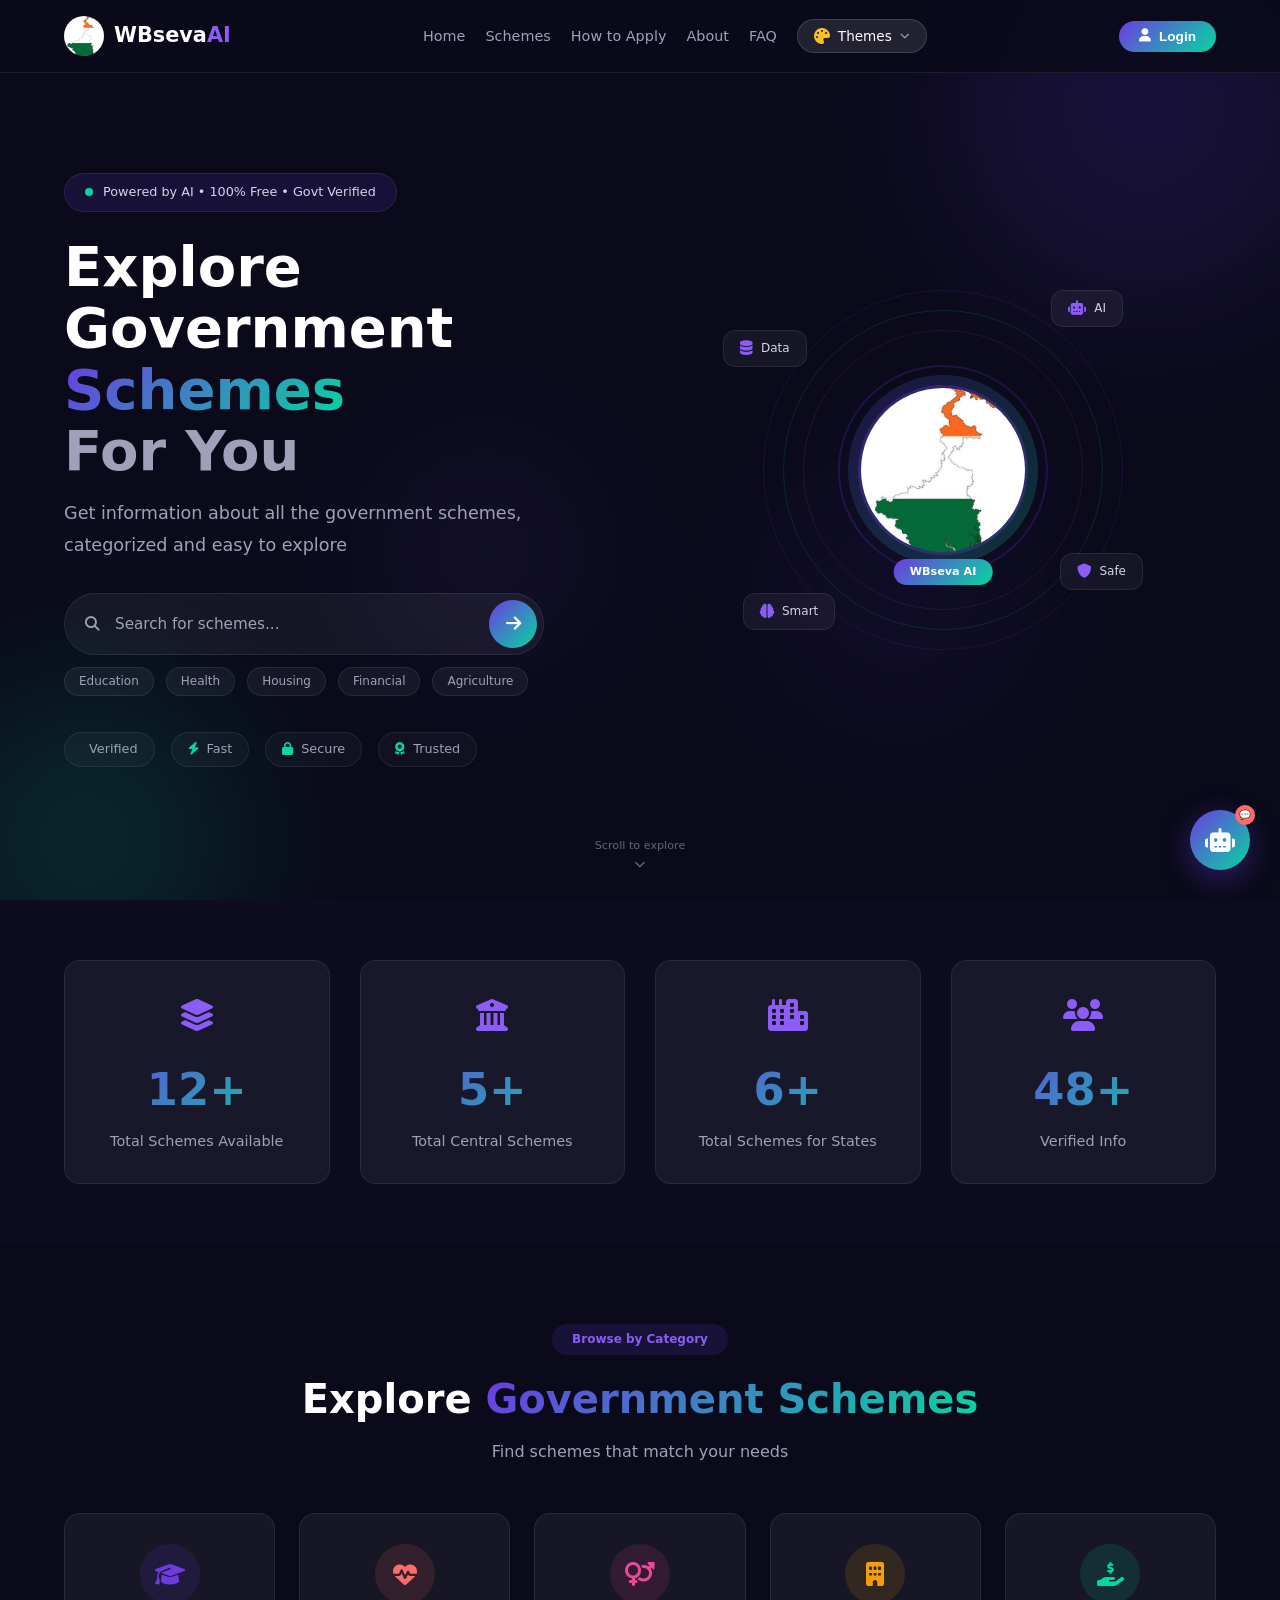
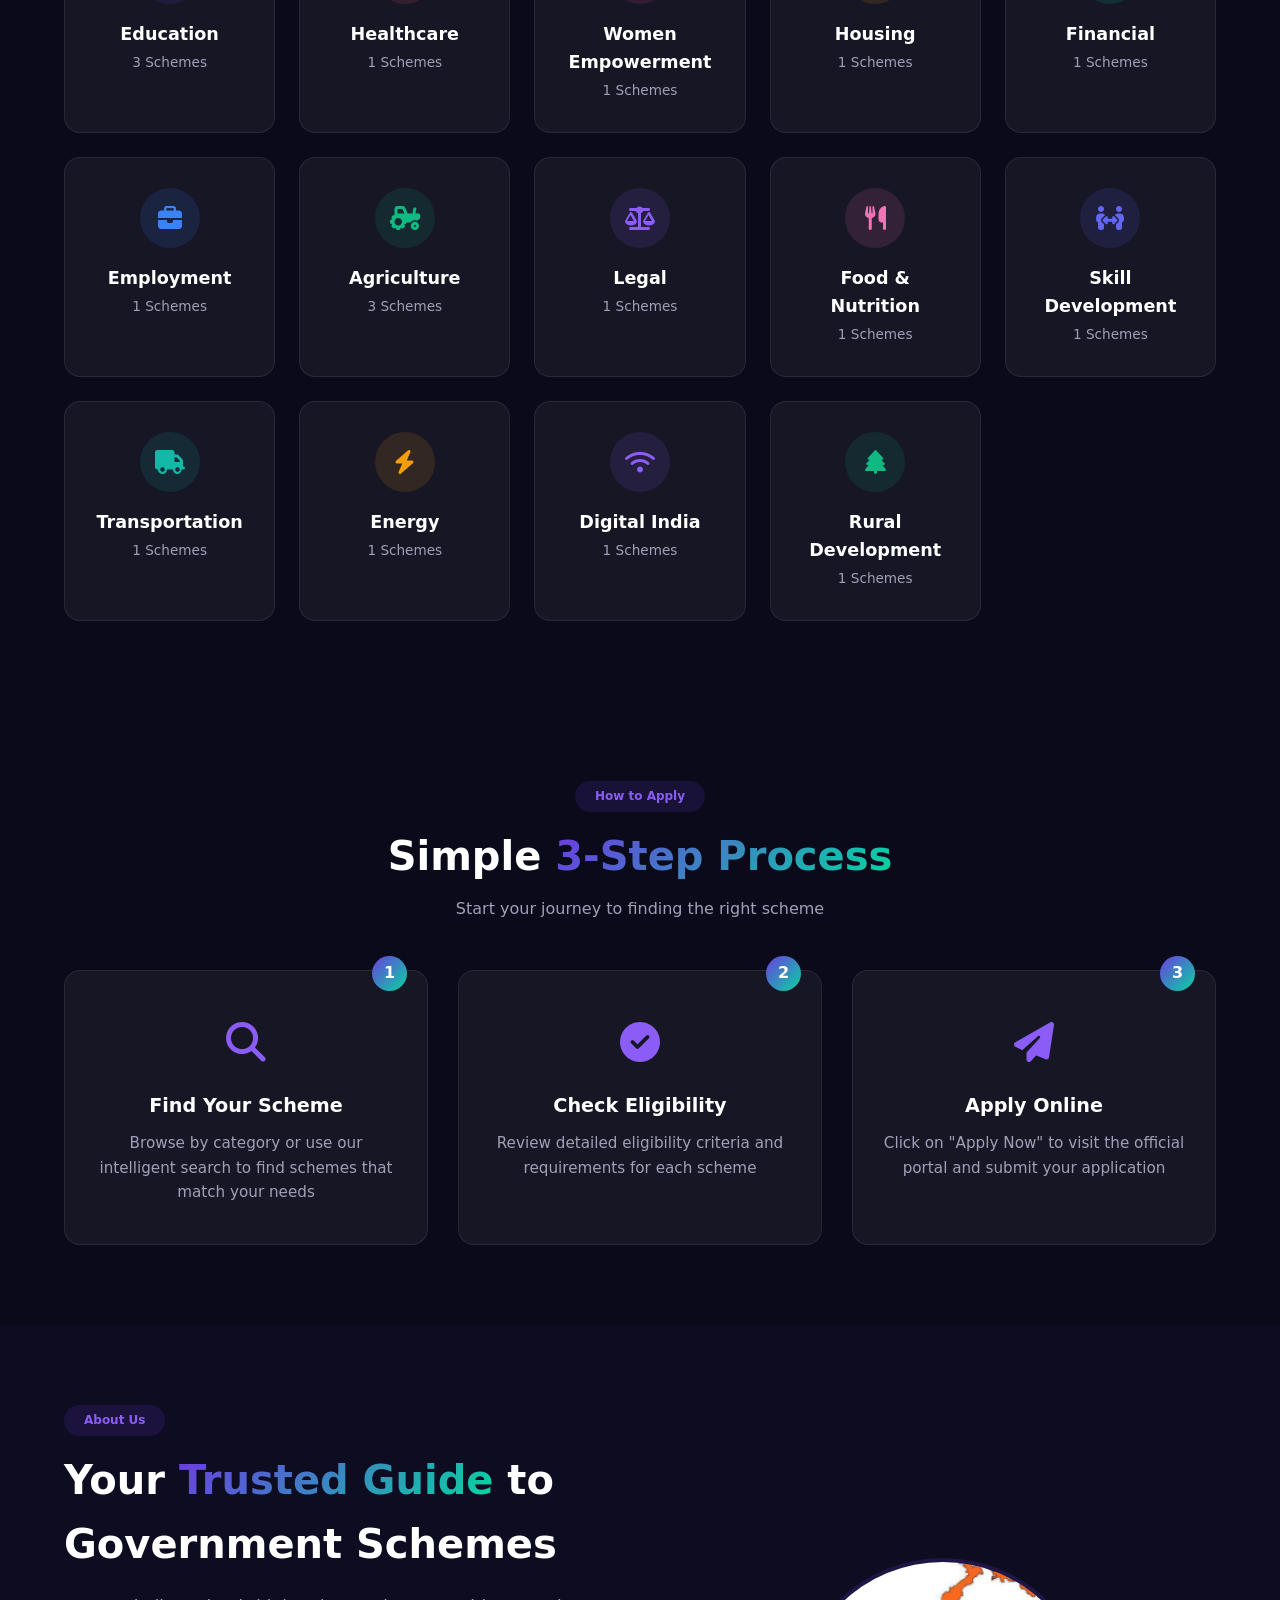
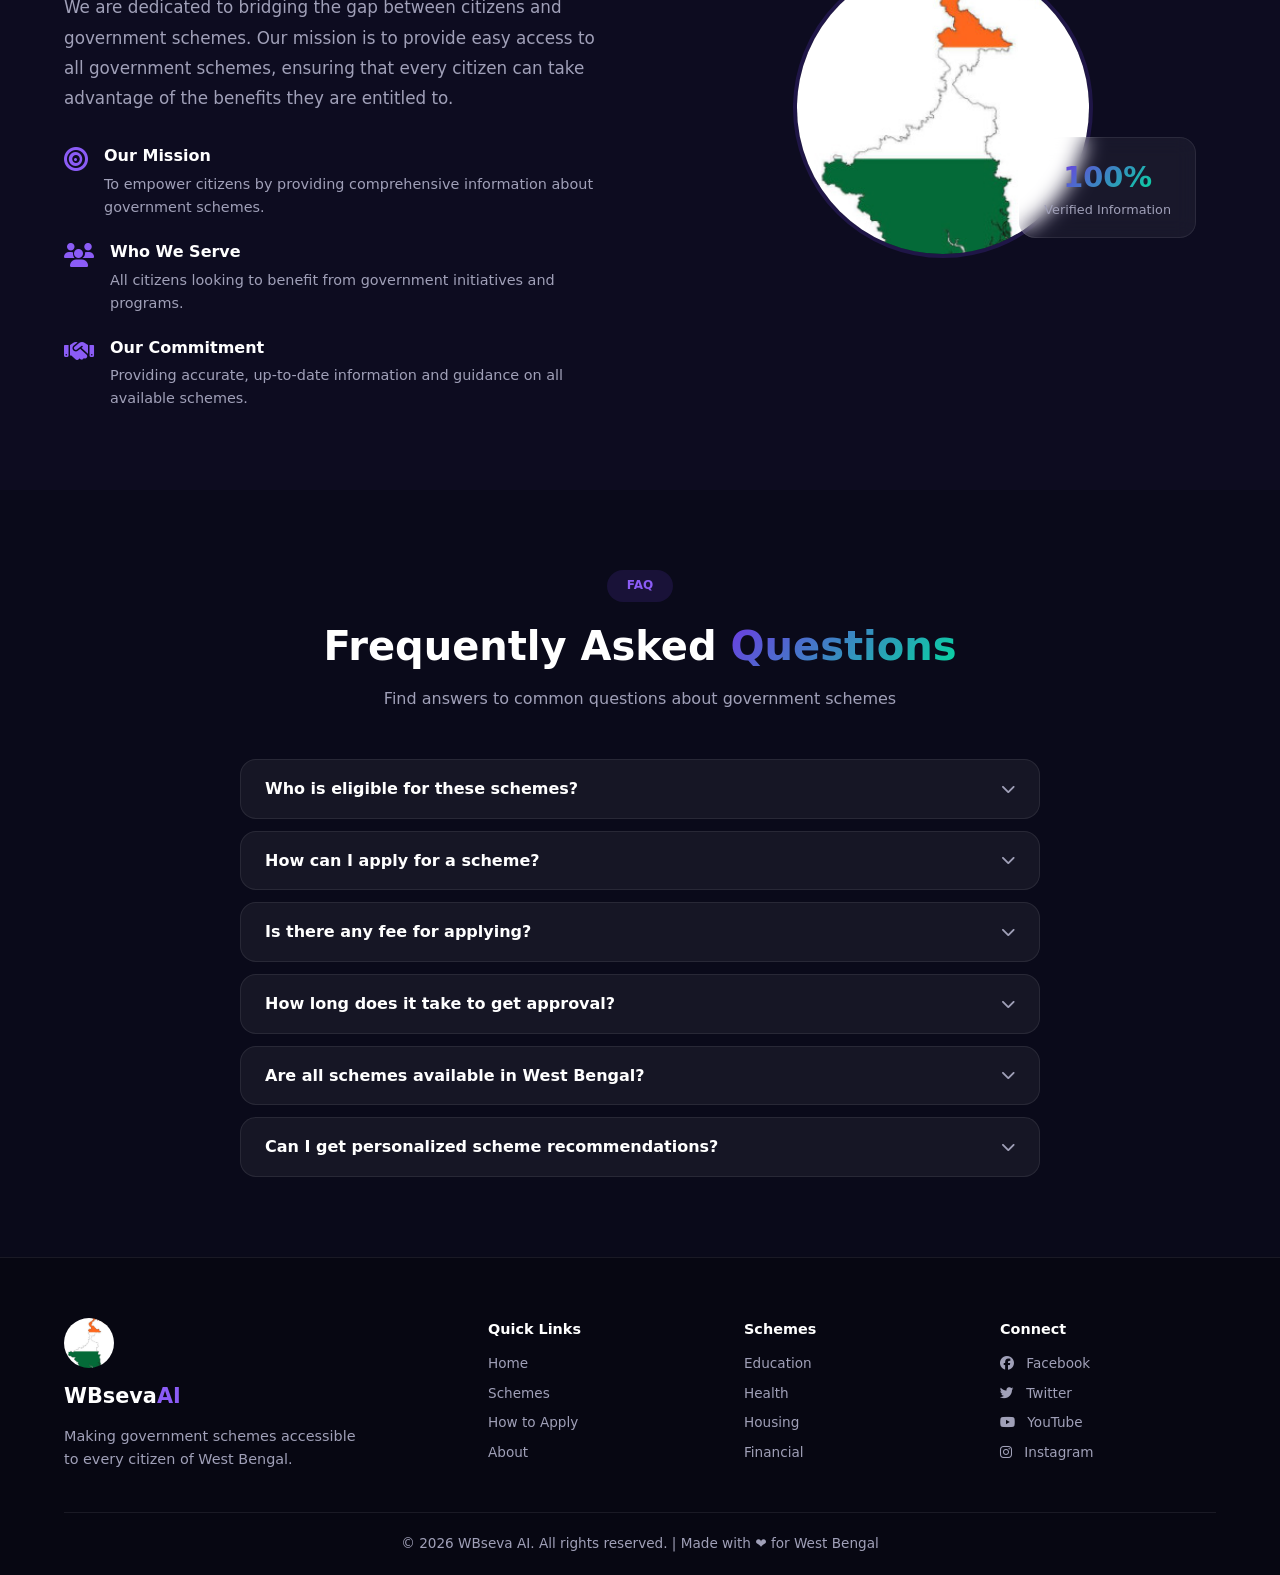
==== commit 806b9ac0: "update" ====
--- a/index.html
+++ b/index.html
@@ -1,470 +1,470 @@
-<!DOCTYPE html>
-<html lang="en">
-<head>
-    <meta charset="UTF-8" />
-    <meta name="viewport" content="width=device-width, initial-scale=1.0" />
-    <title>WBseva AI - Government Schemes Portal</title>
-    <link rel="stylesheet" href="https://cdnjs.cloudflare.com/ajax/libs/font-awesome/6.5.0/css/all.min.css" />
-    <link rel="stylesheet" href="style.css" />
-</head>
-<body>
-
-    <!-- ==================== NAVBAR ==================== -->
-    <nav class="navbar">
-        <div class="nav-container">
-            <div class="nav-brand">
-                <img src="wbmap.png" alt="WBseva" class="nav-logo" />
-                <span>WBseva<span class="brand-highlight">AI</span></span>
-            </div>
-            <ul class="nav-links">
-                <li><a href="#home" class="active">Home</a></li>
-                <li><a href="#schemes">Schemes</a></li>
-                <li><a href="#how-to-apply">How to Apply</a></li>
-                <li><a href="#about">About</a></li>
-                <li><a href="#faq">FAQ</a></li>
-                <!-- THEME BUTTON IN NAVBAR -->
-                <li class="theme-nav-item">
-                    <button class="theme-btn" id="themeToggleBtn">
-                        <i class="fas fa-palette"></i>
-                        <span>Themes</span>
-                        <i class="fas fa-chevron-down theme-arrow-icon"></i>
-                    </button>
-                    <ul class="theme-dropdown" id="themeDropdown">
-                        <li data-theme="default" class="active">
-                            <span class="theme-color default"></span> Default
-                        </li>
-                        <li data-theme="blue">
-                            <span class="theme-color blue"></span> Blue
-                        </li>
-                        <li data-theme="green">
-                            <span class="theme-color green"></span> Green
-                        </li>
-                        <li data-theme="purple">
-                            <span class="theme-color purple"></span> Purple
-                        </li>
-                        <li data-theme="orange">
-                            <span class="theme-color orange"></span> Orange
-                        </li>
-                        <li data-theme="pink">
-                            <span class="theme-color pink"></span> Pink
-                        </li>
-                        <li data-theme="red">
-                            <span class="theme-color red"></span> Red
-                        </li>
-                        <li data-theme="teal">
-                            <span class="theme-color teal"></span> Teal
-                        </li>
-                    </ul>
-                </li>
-            </ul>
-            <div class="nav-actions">
-                <button class="btn-login"><i class="fas fa-user"></i> <span>Login</span></button>
-                <button class="nav-toggle" id="navToggle">
-                    <i class="fas fa-bars"></i>
-                </button>
-            </div>
-        </div>
-    </nav>
-
-    <!-- ==================== HERO SECTION ==================== -->
-    <section class="hero" id="home">
-        <div class="hero-bg">
-            <div class="orb orb-1"></div>
-            <div class="orb orb-2"></div>
-            <div class="orb orb-3"></div>
-            <div class="orb orb-4"></div>
-        </div>
-
-        <div class="hero-container">
-            <div class="hero-content">
-                <div class="hero-badge">
-                    <span class="badge-dot"></span>
-                    <span>Powered by AI • 100% Free • Govt Verified</span>
-                </div>
-
-                <h1 class="hero-title">
-                    Explore Government
-                    <span class="gradient-text">Schemes</span>
-                    <span class="hero-subtitle">For You</span>
-                </h1>
-
-                <p class="hero-description">
-                    Get information about all the government schemes, categorized and easy to explore
-                </p>
-
-                <!-- Search Bar -->
-                <div class="hero-search">
-                    <div class="search-box">
-                        <i class="fas fa-search search-icon"></i>
-                        <input type="text" placeholder="Search for schemes..." class="search-input" id="searchInput" />
-                        <button class="search-btn" id="searchBtn">
-                            <i class="fas fa-arrow-right"></i>
-                        </button>
-                    </div>
-                    <div class="search-suggestions" id="searchSuggestions">
-                        <span data-search="education">Education</span>
-                        <span data-search="health">Health</span>
-                        <span data-search="housing">Housing</span>
-                        <span data-search="financial">Financial</span>
-                        <span data-search="agriculture">Agriculture</span>
-                    </div>
-                </div>
-
-                <!-- Search Results -->
-                <div class="search-results" id="searchResults" style="display:none;">
-                    <div class="search-results-header">
-                        <h4>Search Results</h4>
-                        <button class="search-results-close" id="searchResultsClose">&times;</button>
-                    </div>
-                    <div class="search-results-list" id="searchResultsList"></div>
-                </div>
-
-                <!-- Trust Badges -->
-                <div class="trust-badges">
-                    <span><i class="fas fa-shield-check"></i> Verified</span>
-                    <span><i class="fas fa-bolt"></i> Fast</span>
-                    <span><i class="fas fa-lock"></i> Secure</span>
-                    <span><i class="fas fa-award"></i> Trusted</span>
-                </div>
-            </div>
-
-            <!-- RIGHT AVATAR -->
-            <div class="hero-illustration">
-                <div class="avatar-container">
-                    <div class="glow-ring ring-1"></div>
-                    <div class="glow-ring ring-2"></div>
-                    <div class="glow-ring ring-3"></div>
-                    
-                    <div class="avatar-wrapper">
-                        <div class="avatar-glow"></div>
-                        <img src="wbmap.png" alt="WBseva AI" class="avatar-img" id="avatarImg" />
-                        <div class="avatar-pulse"></div>
-                        <div class="avatar-label">WBseva AI</div>
-                    </div>
-
-                    <div class="float-element elem-1">
-                        <i class="fas fa-robot"></i>
-                        <span>AI</span>
-                    </div>
-                    <div class="float-element elem-2">
-                        <i class="fas fa-brain"></i>
-                        <span>Smart</span>
-                    </div>
-                    <div class="float-element elem-3">
-                        <i class="fas fa-database"></i>
-                        <span>Data</span>
-                    </div>
-                    <div class="float-element elem-4">
-                        <i class="fas fa-shield"></i>
-                        <span>Safe</span>
-                    </div>
-                </div>
-            </div>
-        </div>
-
-        <div class="scroll-indicator">
-            <span>Scroll to explore</span>
-            <i class="fas fa-chevron-down"></i>
-        </div>
-    </section>
-
-    <!-- ==================== STATISTICS SECTION ==================== -->
-    <section class="stats-section" id="stats">
-        <div class="container">
-            <div class="stats-grid">
-                <div class="stat-card">
-                    <div class="stat-icon"><i class="fas fa-layer-group"></i></div>
-                    <div class="stat-number-large" data-count="25">0</div>
-                    <div class="stat-label">Total Schemes Available</div>
-                </div>
-                <div class="stat-card">
-                    <div class="stat-icon"><i class="fas fa-building-columns"></i></div>
-                    <div class="stat-number-large" data-count="12">0</div>
-                    <div class="stat-label">Total Central Schemes</div>
-                </div>
-                <div class="stat-card">
-                    <div class="stat-icon"><i class="fas fa-city"></i></div>
-                    <div class="stat-number-large" data-count="13">0</div>
-                    <div class="stat-label">Total Schemes for States</div>
-                </div>
-                <div class="stat-card">
-                    <div class="stat-icon"><i class="fas fa-users"></i></div>
-                    <div class="stat-number-large" data-count="100">0</div>
-                    <div class="stat-label">Verified Info</div>
-                </div>
-            </div>
-        </div>
-    </section>
-
-    <!-- ==================== CATEGORIES SECTION ==================== -->
-    <section class="categories" id="schemes">
-        <div class="container">
-            <div class="section-header">
-                <span class="section-tag">Browse by Category</span>
-                <h2>Explore <span class="gradient-text">Government Schemes</span></h2>
-                <p>Find schemes that match your needs</p>
-            </div>
-
-            <div class="categories-grid" id="categoriesGrid">
-                <!-- Categories will be loaded dynamically -->
-            </div>
-        </div>
-    </section>
-
-    <!-- ==================== SCHEMES DISPLAY SECTION (Hidden by default) ==================== -->
-    <section class="schemes-display-section" id="educationSchemes" style="display:none;">
-        <div class="container">
-            <div class="section-header">
-                <span class="section-tag">Schemes</span>
-                <h2>West Bengal <span class="gradient-text">Schemes</span></h2>
-                <p>Browse all available schemes</p>
-            </div>
-
-            <div class="schemes-grid-display" id="educationSchemesGrid">
-                <!-- Schemes will be loaded dynamically -->
-            </div>
-            
-            <div class="scheme-detail-view" id="schemeDetailView" style="display:none;">
-                <!-- Scheme details will be shown here -->
-            </div>
-            
-            <div class="back-to-categories">
-                <button class="back-btn" onclick="showCategories()">
-                    <i class="fas fa-arrow-left"></i> Back to Categories
-                </button>
-            </div>
-        </div>
-    </section>
-
-    <!-- ==================== HOW TO APPLY SECTION ==================== -->
-    <section class="how-to-apply" id="how-to-apply">
-        <div class="container">
-            <div class="section-header">
-                <span class="section-tag">How to Apply</span>
-                <h2>Simple <span class="gradient-text">3-Step Process</span></h2>
-                <p>Start your journey to finding the right scheme</p>
-            </div>
-
-            <div class="steps-grid">
-                <div class="step-card">
-                    <div class="step-number">1</div>
-                    <div class="step-icon"><i class="fas fa-search"></i></div>
-                    <h3>Find Your Scheme</h3>
-                    <p>Browse by category or use our intelligent search to find schemes that match your needs</p>
-                </div>
-                <div class="step-card">
-                    <div class="step-number">2</div>
-                    <div class="step-icon"><i class="fas fa-check-circle"></i></div>
-                    <h3>Check Eligibility</h3>
-                    <p>Review detailed eligibility criteria and requirements for each scheme</p>
-                </div>
-                <div class="step-card">
-                    <div class="step-number">3</div>
-                    <div class="step-icon"><i class="fas fa-paper-plane"></i></div>
-                    <h3>Apply Online</h3>
-                    <p>Click on "Apply Now" to visit the official portal and submit your application</p>
-                </div>
-            </div>
-        </div>
-    </section>
-
-    <!-- ==================== ABOUT SECTION ==================== -->
-    <section class="about-section" id="about">
-        <div class="container">
-            <div class="about-grid">
-                <div class="about-content">
-                    <span class="section-tag">About Us</span>
-                    <h2>Your <span class="gradient-text">Trusted Guide</span> to Government Schemes</h2>
-                    <p>We are dedicated to bridging the gap between citizens and government schemes. Our mission is to provide easy access to all government schemes, ensuring that every citizen can take advantage of the benefits they are entitled to.</p>
-                    
-                    <div class="about-features">
-                        <div class="about-feature">
-                            <i class="fas fa-bullseye"></i>
-                            <div>
-                                <h4>Our Mission</h4>
-                                <p>To empower citizens by providing comprehensive information about government schemes.</p>
-                            </div>
-                        </div>
-                        <div class="about-feature">
-                            <i class="fas fa-users"></i>
-                            <div>
-                                <h4>Who We Serve</h4>
-                                <p>All citizens looking to benefit from government initiatives and programs.</p>
-                            </div>
-                        </div>
-                        <div class="about-feature">
-                            <i class="fas fa-handshake"></i>
-                            <div>
-                                <h4>Our Commitment</h4>
-                                <p>Providing accurate, up-to-date information and guidance on all available schemes.</p>
-                            </div>
-                        </div>
-                    </div>
-                </div>
-                <div class="about-image">
-                    <img src="wbmap.png" alt="WBseva AI" />
-                    <div class="about-stats">
-                        <span>100%</span>
-                        <p>Verified Information</p>
-                    </div>
-                </div>
-            </div>
-        </div>
-    </section>
-
-    <!-- ==================== FAQ SECTION ==================== -->
-    <section class="faq-section" id="faq">
-        <div class="container">
-            <div class="section-header">
-                <span class="section-tag">FAQ</span>
-                <h2>Frequently Asked <span class="gradient-text">Questions</span></h2>
-                <p>Find answers to common questions about government schemes</p>
-            </div>
-
-            <div class="faq-grid">
-                <div class="faq-item">
-                    <div class="faq-question">
-                        Who is eligible for these schemes?
-                        <i class="fas fa-chevron-down"></i>
-                    </div>
-                    <div class="faq-answer">
-                        Eligibility varies by scheme. You can find specific criteria on each scheme's detail page. Generally, schemes are designed for different groups including students, farmers, women, senior citizens, and economically weaker sections.
-                    </div>
-                </div>
-                <div class="faq-item">
-                    <div class="faq-question">
-                        How can I apply for a scheme?
-                        <i class="fas fa-chevron-down"></i>
-                    </div>
-                    <div class="faq-answer">
-                        Each scheme has an "Apply Now" button that redirects you to the official government portal. You can also visit the respective department's office for offline applications.
-                    </div>
-                </div>
-                <div class="faq-item">
-                    <div class="faq-question">
-                        Is there any fee for applying?
-                        <i class="fas fa-chevron-down"></i>
-                    </div>
-                    <div class="faq-answer">
-                        Most government schemes are free to apply. However, some may have a nominal processing fee. This information is clearly mentioned in the scheme details.
-                    </div>
-                </div>
-                <div class="faq-item">
-                    <div class="faq-question">
-                        How long does it take to get approval?
-                        <i class="fas fa-chevron-down"></i>
-                    </div>
-                    <div class="faq-answer">
-                        Processing time varies by scheme and department. Typically, it can take anywhere from 30 to 90 days. You can track your application status on the official portal.
-                    </div>
-                </div>
-                <div class="faq-item">
-                    <div class="faq-question">
-                        Are all schemes available in West Bengal?
-                        <i class="fas fa-chevron-down"></i>
-                    </div>
-                    <div class="faq-answer">
-                        We list both central and state schemes. Each scheme clearly mentions its coverage area - whether it's for West Bengal, all India, or specific states.
-                    </div>
-                </div>
-                <div class="faq-item">
-                    <div class="faq-question">
-                        Can I get personalized scheme recommendations?
-                        <i class="fas fa-chevron-down"></i>
-                    </div>
-                    <div class="faq-answer">
-                        Yes! Create an account to receive personalized scheme recommendations based on your profile, location, and needs.
-                    </div>
-                </div>
-            </div>
-        </div>
-    </section>
-
-    <!-- ==================== CHATBOT ==================== -->
-    <div class="chatbot-toggle" id="chatbotToggle">
-        <i class="fas fa-robot"></i>
-        <span class="chat-notification">💬</span>
-    </div>
-
-    <div class="chatbot-container" id="chatbotContainer">
-        <div class="chatbot-header">
-            <div class="chatbot-header-info">
-                <img src="wbmap.png" alt="WBseva AI" class="chatbot-avatar" />
-                <div>
-                    <h4>WBseva AI Assistant</h4>
-                    <p>Online • Chat with me! 😊</p>
-                </div>
-            </div>
-            <button class="chatbot-close" id="chatbotClose">
-                <i class="fas fa-times"></i>
-            </button>
-        </div>
-
-        <div class="chatbot-messages" id="chatbotMessages">
-            <div class="chat-message bot">
-                <div class="message-avatar">
-                    <img src="wbmap.png" alt="WBseva" />
-                </div>
-                <div class="message-content">
-                    <p>👋 Hello! I'm WBseva AI Assistant. I'm here to have a friendly chat with you! 😊</p>
-                    <span class="message-time">Just now</span>
-                </div>
-            </div>
-        </div>
-
-        <div class="chatbot-suggestions" id="chatSuggestions">
-            <button class="suggestion-btn" data-msg="Tell me a joke">😂 Tell me a joke</button>
-            <button class="suggestion-btn" data-msg="How are you">😊 How are you</button>
-            <button class="suggestion-btn" data-msg="What can you do">🤔 What can you do</button>
-            <button class="suggestion-btn" data-msg="Tell me about West Bengal">🏛️ About WB</button>
-        </div>
-
-        <div class="chatbot-input">
-            <input type="text" placeholder="Type your message..." id="chatInput" />
-            <button id="chatSendBtn"><i class="fas fa-paper-plane"></i></button>
-        </div>
-    </div>
-
-    <!-- ==================== FOOTER ==================== -->
-    <footer class="footer">
-        <div class="container">
-            <div class="footer-content">
-                <div class="footer-brand">
-                    <img src="wbmap.png" alt="WBseva" class="footer-logo" />
-                    <span>WBseva<span class="brand-highlight">AI</span></span>
-                    <p>Making government schemes accessible to every citizen of West Bengal.</p>
-                </div>
-                <div class="footer-links">
-                    <div>
-                        <h4>Quick Links</h4>
-                        <a href="#home">Home</a>
-                        <a href="#schemes">Schemes</a>
-                        <a href="#how-to-apply">How to Apply</a>
-                        <a href="#about">About</a>
-                    </div>
-                    <div>
-                        <h4>Schemes</h4>
-                        <a href="#schemes">Education</a>
-                        <a href="#schemes">Health</a>
-                        <a href="#schemes">Housing</a>
-                        <a href="#schemes">Financial</a>
-                    </div>
-                    <div>
-                        <h4>Connect</h4>
-                        <a href="#"><i class="fab fa-facebook"></i> Facebook</a>
-                        <a href="#"><i class="fab fa-twitter"></i> Twitter</a>
-                        <a href="#"><i class="fab fa-youtube"></i> YouTube</a>
-                        <a href="#"><i class="fab fa-instagram"></i> Instagram</a>
-                    </div>
-                </div>
-            </div>
-            <div class="footer-bottom">
-                <p>&copy; 2026 WBseva AI. All rights reserved. | Made with ❤️ for West Bengal</p>
-            </div>
-        </div>
-    </footer>
-
-    <!-- ==================== SCRIPTS - FIXED ==================== -->
-    <script src="script.js"></script>
-</body>
+<!DOCTYPE html>
+<html lang="en">
+<head>
+    <meta charset="UTF-8" />
+    <meta name="viewport" content="width=device-width, initial-scale=1.0" />
+    <title>WBseva AI - Government Schemes Portal</title>
+    <link rel="stylesheet" href="https://cdnjs.cloudflare.com/ajax/libs/font-awesome/6.5.0/css/all.min.css" />
+    <link rel="stylesheet" href="style.css" />
+</head>
+<body>
+
+    <!-- ==================== NAVBAR ==================== -->
+    <nav class="navbar">
+        <div class="nav-container">
+            <div class="nav-brand">
+                <img src="wbmap.png" alt="WBseva" class="nav-logo" />
+                <span>WBseva<span class="brand-highlight">AI</span></span>
+            </div>
+            <ul class="nav-links">
+                <li><a href="#home" class="active">Home</a></li>
+                <li><a href="#schemes">Schemes</a></li>
+                <li><a href="#how-to-apply">How to Apply</a></li>
+                <li><a href="#about">About</a></li>
+                <li><a href="#faq">FAQ</a></li>
+                <!-- THEME BUTTON IN NAVBAR -->
+                <li class="theme-nav-item">
+                    <button class="theme-btn" id="themeToggleBtn">
+                        <i class="fas fa-palette"></i>
+                        <span>Themes</span>
+                        <i class="fas fa-chevron-down theme-arrow-icon"></i>
+                    </button>
+                    <ul class="theme-dropdown" id="themeDropdown">
+                        <li data-theme="default" class="active">
+                            <span class="theme-color default"></span> Default
+                        </li>
+                        <li data-theme="blue">
+                            <span class="theme-color blue"></span> Blue
+                        </li>
+                        <li data-theme="green">
+                            <span class="theme-color green"></span> Green
+                        </li>
+                        <li data-theme="purple">
+                            <span class="theme-color purple"></span> Purple
+                        </li>
+                        <li data-theme="orange">
+                            <span class="theme-color orange"></span> Orange
+                        </li>
+                        <li data-theme="pink">
+                            <span class="theme-color pink"></span> Pink
+                        </li>
+                        <li data-theme="red">
+                            <span class="theme-color red"></span> Red
+                        </li>
+                        <li data-theme="teal">
+                            <span class="theme-color teal"></span> Teal
+                        </li>
+                    </ul>
+                </li>
+            </ul>
+            <div class="nav-actions">
+                <button class="btn-login"><i class="fas fa-user"></i> <span>Login</span></button>
+                <button class="nav-toggle" id="navToggle">
+                    <i class="fas fa-bars"></i>
+                </button>
+            </div>
+        </div>
+    </nav>
+
+    <!-- ==================== HERO SECTION ==================== -->
+    <section class="hero" id="home">
+        <div class="hero-bg">
+            <div class="orb orb-1"></div>
+            <div class="orb orb-2"></div>
+            <div class="orb orb-3"></div>
+            <div class="orb orb-4"></div>
+        </div>
+
+        <div class="hero-container">
+            <div class="hero-content">
+                <div class="hero-badge">
+                    <span class="badge-dot"></span>
+                    <span>Powered by AI • 100% Free • Govt Verified</span>
+                </div>
+
+                <h1 class="hero-title">
+                    Explore Government
+                    <span class="gradient-text">Schemes</span>
+                    <span class="hero-subtitle">For You</span>
+                </h1>
+
+                <p class="hero-description">
+                    Get information about all the government schemes, categorized and easy to explore
+                </p>
+
+                <!-- Search Bar -->
+                <div class="hero-search">
+                    <div class="search-box">
+                        <i class="fas fa-search search-icon"></i>
+                        <input type="text" placeholder="Search for schemes..." class="search-input" id="searchInput" />
+                        <button class="search-btn" id="searchBtn">
+                            <i class="fas fa-arrow-right"></i>
+                        </button>
+                    </div>
+                    <div class="search-suggestions" id="searchSuggestions">
+                        <span data-search="education">Education</span>
+                        <span data-search="health">Health</span>
+                        <span data-search="housing">Housing</span>
+                        <span data-search="financial">Financial</span>
+                        <span data-search="agriculture">Agriculture</span>
+                    </div>
+                </div>
+
+                <!-- Search Results -->
+                <div class="search-results" id="searchResults" style="display:none;">
+                    <div class="search-results-header">
+                        <h4>Search Results</h4>
+                        <button class="search-results-close" id="searchResultsClose">&times;</button>
+                    </div>
+                    <div class="search-results-list" id="searchResultsList"></div>
+                </div>
+
+                <!-- Trust Badges -->
+                <div class="trust-badges">
+                    <span><i class="fas fa-shield-check"></i> Verified</span>
+                    <span><i class="fas fa-bolt"></i> Fast</span>
+                    <span><i class="fas fa-lock"></i> Secure</span>
+                    <span><i class="fas fa-award"></i> Trusted</span>
+                </div>
+            </div>
+
+            <!-- RIGHT AVATAR -->
+            <div class="hero-illustration">
+                <div class="avatar-container">
+                    <div class="glow-ring ring-1"></div>
+                    <div class="glow-ring ring-2"></div>
+                    <div class="glow-ring ring-3"></div>
+                    
+                    <div class="avatar-wrapper">
+                        <div class="avatar-glow"></div>
+                        <img src="wbmap.png" alt="WBseva AI" class="avatar-img" id="avatarImg" />
+                        <div class="avatar-pulse"></div>
+                        <div class="avatar-label">WBseva AI</div>
+                    </div>
+
+                    <div class="float-element elem-1">
+                        <i class="fas fa-robot"></i>
+                        <span>AI</span>
+                    </div>
+                    <div class="float-element elem-2">
+                        <i class="fas fa-brain"></i>
+                        <span>Smart</span>
+                    </div>
+                    <div class="float-element elem-3">
+                        <i class="fas fa-database"></i>
+                        <span>Data</span>
+                    </div>
+                    <div class="float-element elem-4">
+                        <i class="fas fa-shield"></i>
+                        <span>Safe</span>
+                    </div>
+                </div>
+            </div>
+        </div>
+
+        <div class="scroll-indicator">
+            <span>Scroll to explore</span>
+            <i class="fas fa-chevron-down"></i>
+        </div>
+    </section>
+
+    <!-- ==================== STATISTICS SECTION ==================== -->
+    <section class="stats-section" id="stats">
+        <div class="container">
+            <div class="stats-grid">
+                <div class="stat-card">
+                    <div class="stat-icon"><i class="fas fa-layer-group"></i></div>
+                    <div class="stat-number-large" data-count="25">0</div>
+                    <div class="stat-label">Total Schemes Available</div>
+                </div>
+                <div class="stat-card">
+                    <div class="stat-icon"><i class="fas fa-building-columns"></i></div>
+                    <div class="stat-number-large" data-count="12">0</div>
+                    <div class="stat-label">Total Central Schemes</div>
+                </div>
+                <div class="stat-card">
+                    <div class="stat-icon"><i class="fas fa-city"></i></div>
+                    <div class="stat-number-large" data-count="13">0</div>
+                    <div class="stat-label">Total Schemes for States</div>
+                </div>
+                <div class="stat-card">
+                    <div class="stat-icon"><i class="fas fa-users"></i></div>
+                    <div class="stat-number-large" data-count="100">0</div>
+                    <div class="stat-label">Verified Info</div>
+                </div>
+            </div>
+        </div>
+    </section>
+
+    <!-- ==================== CATEGORIES SECTION ==================== -->
+    <section class="categories" id="schemes">
+        <div class="container">
+            <div class="section-header">
+                <span class="section-tag">Browse by Category</span>
+                <h2>Explore <span class="gradient-text">Government Schemes</span></h2>
+                <p>Find schemes that match your needs</p>
+            </div>
+
+            <div class="categories-grid" id="categoriesGrid">
+                <!-- Categories will be loaded dynamically -->
+            </div>
+        </div>
+    </section>
+
+    <!-- ==================== SCHEMES DISPLAY SECTION (Hidden by default) ==================== -->
+    <section class="schemes-display-section" id="educationSchemes" style="display:none;">
+        <div class="container">
+            <div class="section-header">
+                <span class="section-tag">Schemes</span>
+                <h2>West Bengal <span class="gradient-text">Schemes</span></h2>
+                <p>Browse all available schemes</p>
+            </div>
+
+            <div class="schemes-grid-display" id="educationSchemesGrid">
+                <!-- Schemes will be loaded dynamically -->
+            </div>
+            
+            <div class="scheme-detail-view" id="schemeDetailView" style="display:none;">
+                <!-- Scheme details will be shown here -->
+            </div>
+            
+            <div class="back-to-categories">
+                <button class="back-btn" onclick="showCategories()">
+                    <i class="fas fa-arrow-left"></i> Back to Categories
+                </button>
+            </div>
+        </div>
+    </section>
+
+    <!-- ==================== HOW TO APPLY SECTION ==================== -->
+    <section class="how-to-apply" id="how-to-apply">
+        <div class="container">
+            <div class="section-header">
+                <span class="section-tag">How to Apply</span>
+                <h2>Simple <span class="gradient-text">3-Step Process</span></h2>
+                <p>Start your journey to finding the right scheme</p>
+            </div>
+
+            <div class="steps-grid">
+                <div class="step-card">
+                    <div class="step-number">1</div>
+                    <div class="step-icon"><i class="fas fa-search"></i></div>
+                    <h3>Find Your Scheme</h3>
+                    <p>Browse by category or use our intelligent search to find schemes that match your needs</p>
+                </div>
+                <div class="step-card">
+                    <div class="step-number">2</div>
+                    <div class="step-icon"><i class="fas fa-check-circle"></i></div>
+                    <h3>Check Eligibility</h3>
+                    <p>Review detailed eligibility criteria and requirements for each scheme</p>
+                </div>
+                <div class="step-card">
+                    <div class="step-number">3</div>
+                    <div class="step-icon"><i class="fas fa-paper-plane"></i></div>
+                    <h3>Apply Online</h3>
+                    <p>Click on "Apply Now" to visit the official portal and submit your application</p>
+                </div>
+            </div>
+        </div>
+    </section>
+
+    <!-- ==================== ABOUT SECTION ==================== -->
+    <section class="about-section" id="about">
+        <div class="container">
+            <div class="about-grid">
+                <div class="about-content">
+                    <span class="section-tag">About Us</span>
+                    <h2>Your <span class="gradient-text">Trusted Guide</span> to Government Schemes</h2>
+                    <p>We are dedicated to bridging the gap between citizens and government schemes. Our mission is to provide easy access to all government schemes, ensuring that every citizen can take advantage of the benefits they are entitled to.</p>
+                    
+                    <div class="about-features">
+                        <div class="about-feature">
+                            <i class="fas fa-bullseye"></i>
+                            <div>
+                                <h4>Our Mission</h4>
+                                <p>To empower citizens by providing comprehensive information about government schemes.</p>
+                            </div>
+                        </div>
+                        <div class="about-feature">
+                            <i class="fas fa-users"></i>
+                            <div>
+                                <h4>Who We Serve</h4>
+                                <p>All citizens looking to benefit from government initiatives and programs.</p>
+                            </div>
+                        </div>
+                        <div class="about-feature">
+                            <i class="fas fa-handshake"></i>
+                            <div>
+                                <h4>Our Commitment</h4>
+                                <p>Providing accurate, up-to-date information and guidance on all available schemes.</p>
+                            </div>
+                        </div>
+                    </div>
+                </div>
+                <div class="about-image">
+                    <img src="wbmap.png" alt="WBseva AI" />
+                    <div class="about-stats">
+                        <span>100%</span>
+                        <p>Verified Information</p>
+                    </div>
+                </div>
+            </div>
+        </div>
+    </section>
+
+    <!-- ==================== FAQ SECTION ==================== -->
+    <section class="faq-section" id="faq">
+        <div class="container">
+            <div class="section-header">
+                <span class="section-tag">FAQ</span>
+                <h2>Frequently Asked <span class="gradient-text">Questions</span></h2>
+                <p>Find answers to common questions about government schemes</p>
+            </div>
+
+            <div class="faq-grid">
+                <div class="faq-item">
+                    <div class="faq-question">
+                        Who is eligible for these schemes?
+                        <i class="fas fa-chevron-down"></i>
+                    </div>
+                    <div class="faq-answer">
+                        Eligibility varies by scheme. You can find specific criteria on each scheme's detail page. Generally, schemes are designed for different groups including students, farmers, women, senior citizens, and economically weaker sections.
+                    </div>
+                </div>
+                <div class="faq-item">
+                    <div class="faq-question">
+                        How can I apply for a scheme?
+                        <i class="fas fa-chevron-down"></i>
+                    </div>
+                    <div class="faq-answer">
+                        Each scheme has an "Apply Now" button that redirects you to the official government portal. You can also visit the respective department's office for offline applications.
+                    </div>
+                </div>
+                <div class="faq-item">
+                    <div class="faq-question">
+                        Is there any fee for applying?
+                        <i class="fas fa-chevron-down"></i>
+                    </div>
+                    <div class="faq-answer">
+                        Most government schemes are free to apply. However, some may have a nominal processing fee. This information is clearly mentioned in the scheme details.
+                    </div>
+                </div>
+                <div class="faq-item">
+                    <div class="faq-question">
+                        How long does it take to get approval?
+                        <i class="fas fa-chevron-down"></i>
+                    </div>
+                    <div class="faq-answer">
+                        Processing time varies by scheme and department. Typically, it can take anywhere from 30 to 90 days. You can track your application status on the official portal.
+                    </div>
+                </div>
+                <div class="faq-item">
+                    <div class="faq-question">
+                        Are all schemes available in West Bengal?
+                        <i class="fas fa-chevron-down"></i>
+                    </div>
+                    <div class="faq-answer">
+                        We list both central and state schemes. Each scheme clearly mentions its coverage area - whether it's for West Bengal, all India, or specific states.
+                    </div>
+                </div>
+                <div class="faq-item">
+                    <div class="faq-question">
+                        Can I get personalized scheme recommendations?
+                        <i class="fas fa-chevron-down"></i>
+                    </div>
+                    <div class="faq-answer">
+                        Yes! Create an account to receive personalized scheme recommendations based on your profile, location, and needs.
+                    </div>
+                </div>
+            </div>
+        </div>
+    </section>
+
+    <!-- ==================== CHATBOT ==================== -->
+    <div class="chatbot-toggle" id="chatbotToggle">
+        <i class="fas fa-robot"></i>
+        <span class="chat-notification">💬</span>
+    </div>
+
+    <div class="chatbot-container" id="chatbotContainer">
+        <div class="chatbot-header">
+            <div class="chatbot-header-info">
+                <img src="wbmap.png" alt="WBseva AI" class="chatbot-avatar" />
+                <div>
+                    <h4>WBseva AI Assistant</h4>
+                    <p>Online • Chat with me! 😊</p>
+                </div>
+            </div>
+            <button class="chatbot-close" id="chatbotClose">
+                <i class="fas fa-times"></i>
+            </button>
+        </div>
+
+        <div class="chatbot-messages" id="chatbotMessages">
+            <div class="chat-message bot">
+                <div class="message-avatar">
+                    <img src="wbmap.png" alt="WBseva" />
+                </div>
+                <div class="message-content">
+                    <p>👋 Hello! I'm WBseva AI Assistant. I'm here to have a friendly chat with you! 😊</p>
+                    <span class="message-time">Just now</span>
+                </div>
+            </div>
+        </div>
+
+        <div class="chatbot-suggestions" id="chatSuggestions">
+            <button class="suggestion-btn" data-msg="Tell me a joke">😂 Tell me a joke</button>
+            <button class="suggestion-btn" data-msg="How are you">😊 How are you</button>
+            <button class="suggestion-btn" data-msg="What can you do">🤔 What can you do</button>
+            <button class="suggestion-btn" data-msg="Tell me about West Bengal">🏛️ About WB</button>
+        </div>
+
+        <div class="chatbot-input">
+            <input type="text" placeholder="Type your message..." id="chatInput" />
+            <button id="chatSendBtn"><i class="fas fa-paper-plane"></i></button>
+        </div>
+    </div>
+
+    <!-- ==================== FOOTER ==================== -->
+    <footer class="footer">
+        <div class="container">
+            <div class="footer-content">
+                <div class="footer-brand">
+                    <img src="wbmap.png" alt="WBseva" class="footer-logo" />
+                    <span>WBseva<span class="brand-highlight">AI</span></span>
+                    <p>Making government schemes accessible to every citizen of West Bengal.</p>
+                </div>
+                <div class="footer-links">
+                    <div>
+                        <h4>Quick Links</h4>
+                        <a href="#home">Home</a>
+                        <a href="#schemes">Schemes</a>
+                        <a href="#how-to-apply">How to Apply</a>
+                        <a href="#about">About</a>
+                    </div>
+                    <div>
+                        <h4>Schemes</h4>
+                        <a href="#schemes">Education</a>
+                        <a href="#schemes">Health</a>
+                        <a href="#schemes">Housing</a>
+                        <a href="#schemes">Financial</a>
+                    </div>
+                    <div>
+                        <h4>Connect</h4>
+                        <a href="#"><i class="fab fa-facebook"></i> Facebook</a>
+                        <a href="#"><i class="fab fa-twitter"></i> Twitter</a>
+                        <a href="#"><i class="fab fa-youtube"></i> YouTube</a>
+                        <a href="#"><i class="fab fa-instagram"></i> Instagram</a>
+                    </div>
+                </div>
+            </div>
+            <div class="footer-bottom">
+                <p>&copy; 2026 WBseva AI. All rights reserved. | Made with ❤️ for West Bengal</p>
+            </div>
+        </div>
+    </footer>
+
+    <!-- ==================== SCRIPTS - FIXED ==================== -->
+    <script src="script.js"></script>
+</body>
 </html>
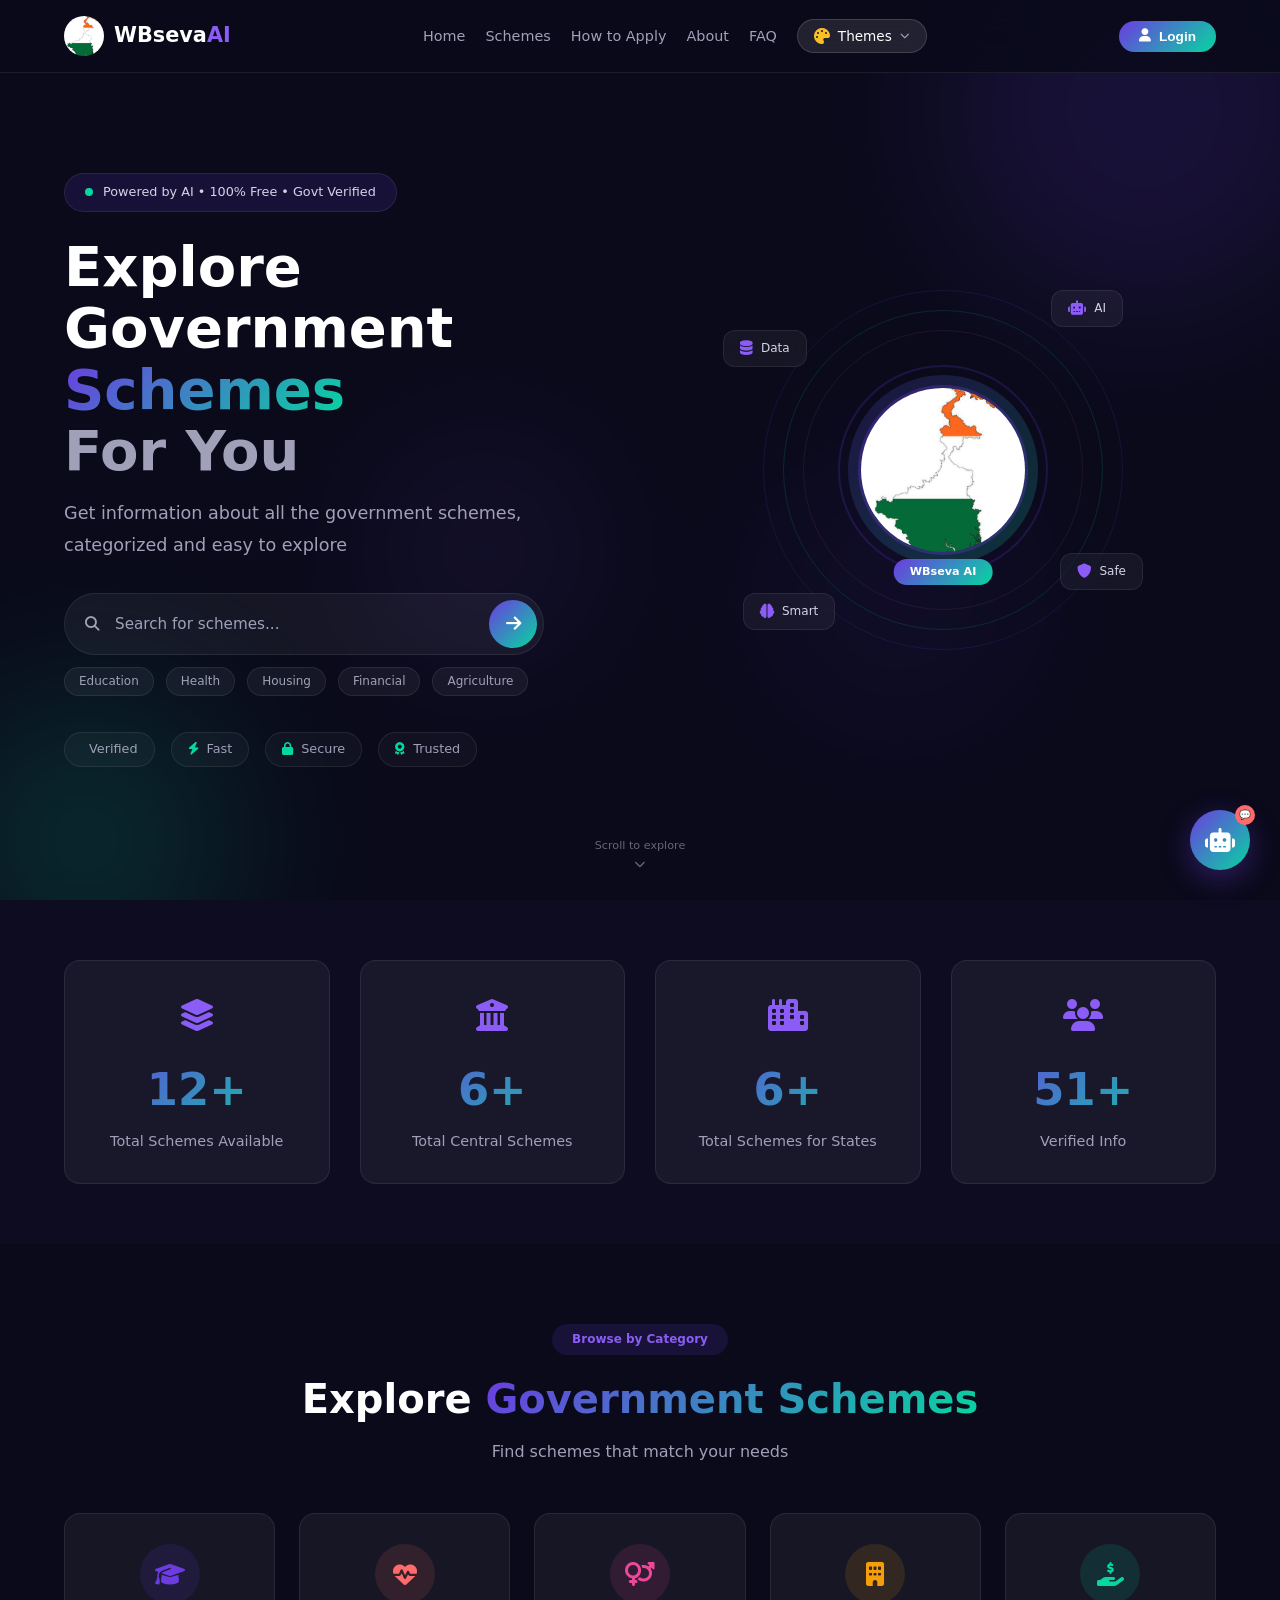
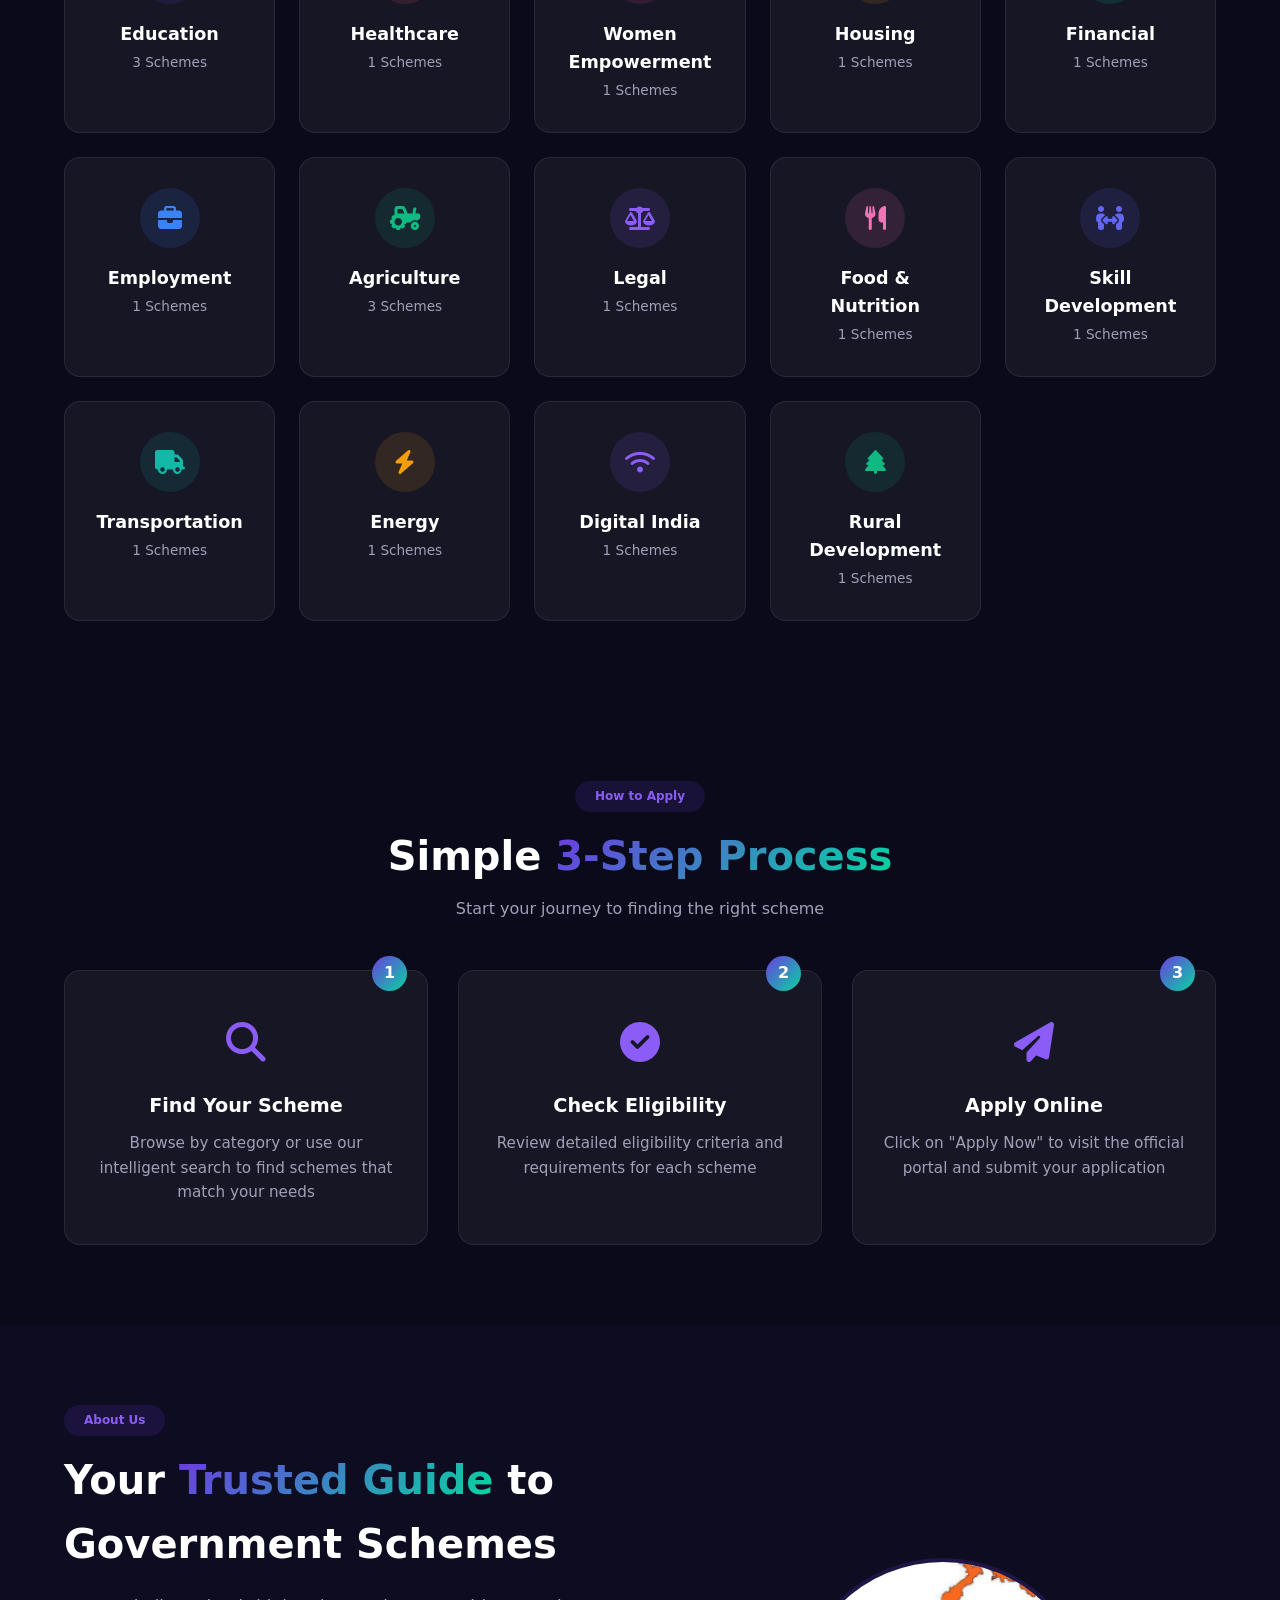
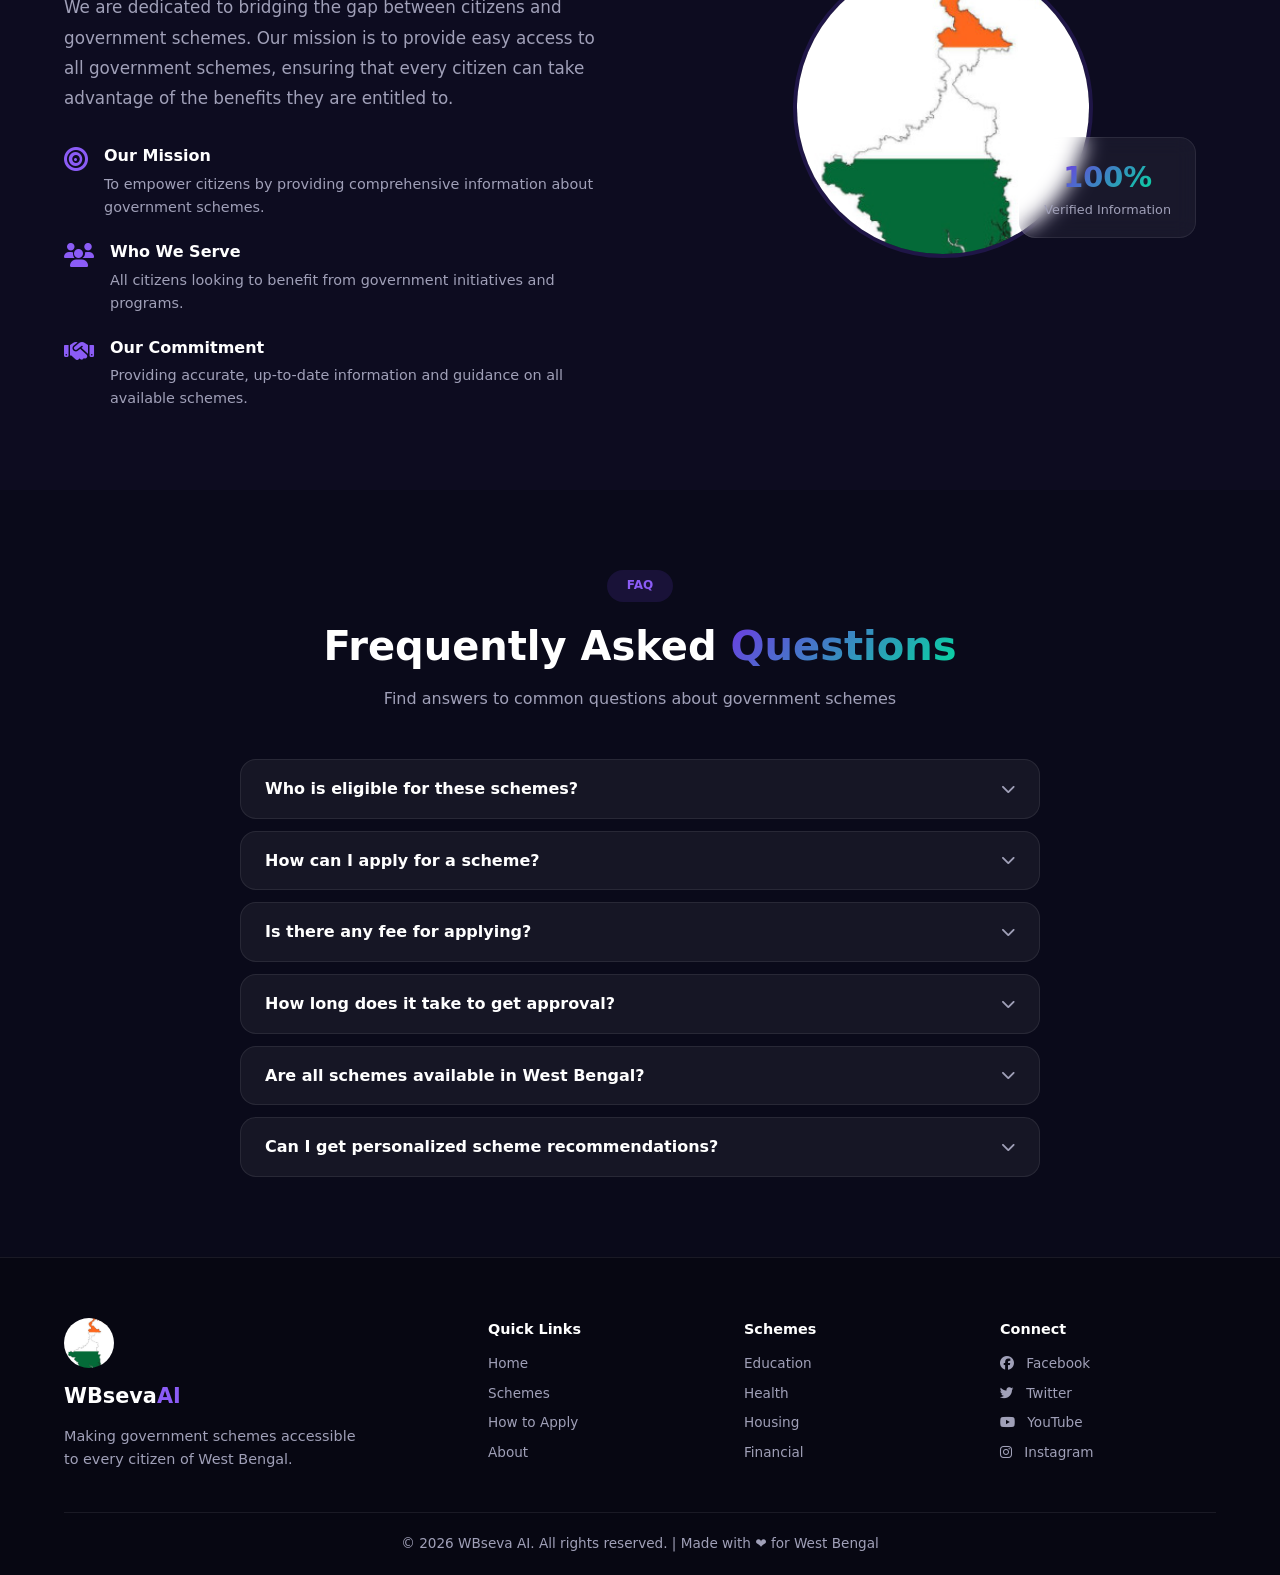
==== commit 1a65cf1c: "FIX: Scheme rendering glitch on Vercel" ====
--- a/index.html
+++ b/index.html
@@ -6,6 +6,9 @@
     <title>WBseva AI - Government Schemes Portal</title>
     <link rel="stylesheet" href="https://cdnjs.cloudflare.com/ajax/libs/font-awesome/6.5.0/css/all.min.css" />
     <link rel="stylesheet" href="style.css" />
+    <meta http-equiv="Cache-Control" content="no-cache, no-store, must-revalidate" />
+    <meta http-equiv="Pragma" content="no-cache" />
+    <meta http-equiv="Expires" content="0" />
 </head>
 <body>
 
--- a/style.css
+++ b/style.css
@@ -1,2273 +1,2312 @@
-/* ============================================
-   GLOBAL RESET & VARIABLES
-   ============================================ */
-* {
-    margin: 0;
-    padding: 0;
-    box-sizing: border-box;
-}
-
-:root {
-    --primary: #6C3CE1;
-    --primary-dark: #5A2FC4;
-    --primary-light: #8B5CF6;
-    --secondary: #06D6A0;
-    --accent: #FF6B6B;
-    --bg-dark: #0A0A1A;
-    --bg-card: rgba(255, 255, 255, 0.05);
-    --bg-section: rgba(108, 60, 225, 0.03);
-    --text-white: #FFFFFF;
-    --text-gray: #A0A0B8;
-    --text-light: #D4D4E8;
-    --border-color: rgba(255, 255, 255, 0.08);
-    --shadow: 0 20px 60px rgba(108, 60, 225, 0.3);
-    --radius: 16px;
-    --transition: all 0.4s cubic-bezier(0.25, 0.46, 0.45, 0.94);
-    --primary-gradient: linear-gradient(135deg, #6C3CE1, #06D6A0);
-    --primary-gradient-hover: linear-gradient(135deg, #8B5CF6, #06D6A0);
-}
-
-html {
-    scroll-behavior: smooth;
-}
-
-body {
-    font-family: 'Segoe UI', system-ui, -apple-system, sans-serif;
-    background: var(--bg-dark);
-    color: var(--text-white);
-    overflow-x: hidden;
-    line-height: 1.6;
-    transition: background 0.6s ease-in-out;
-}
-
-.container {
-    max-width: 1200px;
-    margin: 0 auto;
-    padding: 0 24px;
-}
-
-.gradient-text {
-    background: var(--primary-gradient);
-    -webkit-background-clip: text;
-    -moz-background-clip: text;
-    background-clip: text;
-    -webkit-text-fill-color: transparent;
-}
-
-/* ============================================
-   THEME COLOR VARIABLES
-   ============================================ */
-.theme-blue {
-    --primary: #3B82F6 !important;
-    --primary-dark: #2563EB !important;
-    --primary-light: #60A5FA !important;
-    --secondary: #06D6A0 !important;
-    --primary-gradient: linear-gradient(135deg, #3B82F6, #06D6A0) !important;
-    --primary-gradient-hover: linear-gradient(135deg, #60A5FA, #06D6A0) !important;
-    --bg-dark: #0A1628 !important;
-    --bg-card: rgba(59, 130, 246, 0.08) !important;
-    --bg-section: rgba(59, 130, 246, 0.05) !important;
-}
-
-.theme-green {
-    --primary: #10B981 !important;
-    --primary-dark: #059669 !important;
-    --primary-light: #34D399 !important;
-    --secondary: #06D6A0 !important;
-    --primary-gradient: linear-gradient(135deg, #10B981, #34D399) !important;
-    --primary-gradient-hover: linear-gradient(135deg, #34D399, #06D6A0) !important;
-    --bg-dark: #0A1A15 !important;
-    --bg-card: rgba(16, 185, 129, 0.08) !important;
-    --bg-section: rgba(16, 185, 129, 0.05) !important;
-}
-
-.theme-purple {
-    --primary: #8B5CF6 !important;
-    --primary-dark: #7C3AED !important;
-    --primary-light: #A78BFA !important;
-    --secondary: #6C3CE1 !important;
-    --primary-gradient: linear-gradient(135deg, #8B5CF6, #6C3CE1) !important;
-    --primary-gradient-hover: linear-gradient(135deg, #A78BFA, #8B5CF6) !important;
-    --bg-dark: #1A0A2E !important;
-    --bg-card: rgba(139, 92, 246, 0.08) !important;
-    --bg-section: rgba(139, 92, 246, 0.05) !important;
-}
-
-.theme-orange {
-    --primary: #F59E0B !important;
-    --primary-dark: #D97706 !important;
-    --primary-light: #FBBF24 !important;
-    --secondary: #F97316 !important;
-    --primary-gradient: linear-gradient(135deg, #F59E0B, #F97316) !important;
-    --primary-gradient-hover: linear-gradient(135deg, #FBBF24, #F59E0B) !important;
-    --bg-dark: #1A120A !important;
-    --bg-card: rgba(245, 158, 11, 0.08) !important;
-    --bg-section: rgba(245, 158, 11, 0.05) !important;
-}
-
-.theme-pink {
-    --primary: #EC4899 !important;
-    --primary-dark: #DB2777 !important;
-    --primary-light: #F472B6 !important;
-    --secondary: #8B5CF6 !important;
-    --primary-gradient: linear-gradient(135deg, #EC4899, #8B5CF6) !important;
-    --primary-gradient-hover: linear-gradient(135deg, #F472B6, #EC4899) !important;
-    --bg-dark: #2A0A1A !important;
-    --bg-card: rgba(236, 72, 153, 0.08) !important;
-    --bg-section: rgba(236, 72, 153, 0.05) !important;
-}
-
-.theme-red {
-    --primary: #EF4444 !important;
-    --primary-dark: #DC2626 !important;
-    --primary-light: #F87171 !important;
-    --secondary: #F59E0B !important;
-    --primary-gradient: linear-gradient(135deg, #EF4444, #F59E0B) !important;
-    --primary-gradient-hover: linear-gradient(135deg, #F87171, #EF4444) !important;
-    --bg-dark: #2A0A0A !important;
-    --bg-card: rgba(239, 68, 68, 0.08) !important;
-    --bg-section: rgba(239, 68, 68, 0.05) !important;
-}
-
-.theme-teal {
-    --primary: #14B8A6 !important;
-    --primary-dark: #0D9488 !important;
-    --primary-light: #2DD4BF !important;
-    --secondary: #06D6A0 !important;
-    --primary-gradient: linear-gradient(135deg, #14B8A6, #06D6A0) !important;
-    --primary-gradient-hover: linear-gradient(135deg, #2DD4BF, #14B8A6) !important;
-    --bg-dark: #0A1A18 !important;
-    --bg-card: rgba(20, 184, 166, 0.08) !important;
-    --bg-section: rgba(20, 184, 166, 0.05) !important;
-}
-
-/* ============================================
-   NAVBAR
-   ============================================ */
-.navbar {
-    position: fixed;
-    top: 0;
-    left: 0;
-    right: 0;
-    z-index: 1000;
-    padding: 16px 0;
-    background: rgba(10, 10, 26, 0.85);
-    backdrop-filter: blur(20px);
-    -webkit-backdrop-filter: blur(20px);
-    border-bottom: 1px solid var(--border-color);
-    transition: var(--transition);
-}
-
-.navbar.scrolled {
-    padding: 10px 0;
-    background: rgba(10, 10, 26, 0.95);
-}
-
-.nav-container {
-    max-width: 1200px;
-    margin: 0 auto;
-    padding: 0 24px;
-    display: flex;
-    justify-content: space-between;
-    align-items: center;
-}
-
-.nav-brand {
-    display: flex;
-    align-items: center;
-    gap: 10px;
-    font-size: 1.3rem;
-    font-weight: 800;
-    cursor: pointer;
-}
-
-.nav-logo {
-    width: 40px;
-    height: 40px;
-    border-radius: 50%;
-    object-fit: cover;
-}
-
-.brand-highlight {
-    color: var(--primary-light);
-}
-
-.nav-links {
-    display: flex;
-    list-style: none;
-    gap: 20px;
-    align-items: center;
-}
-
-.nav-links a {
-    color: var(--text-gray);
-    text-decoration: none;
-    font-size: 0.9rem;
-    font-weight: 500;
-    transition: var(--transition);
-    position: relative;
-}
-
-.nav-links a::after {
-    content: '';
-    position: absolute;
-    bottom: -4px;
-    left: 0;
-    width: 0;
-    height: 2px;
-    background: var(--primary-gradient);
-    transition: var(--transition);
-}
-
-.nav-links a:hover,
-.nav-links a.active {
-    color: var(--text-white);
-}
-
-.nav-links a.active::after {
-    width: 100%;
-}
-
-.nav-actions {
-    display: flex;
-    align-items: center;
-    gap: 16px;
-}
-
-.btn-login {
-    background: var(--primary-gradient);
-    color: white;
-    border: none;
-    padding: 8px 20px;
-    border-radius: 50px;
-    font-weight: 600;
-    font-size: 0.85rem;
-    cursor: pointer;
-    transition: var(--transition);
-    display: flex;
-    align-items: center;
-    gap: 8px;
-}
-
-.btn-login:hover {
-    transform: translateY(-2px);
-    box-shadow: 0 8px 30px rgba(108, 60, 225, 0.4);
-}
-
-.nav-toggle {
-    display: none;
-    background: none;
-    border: none;
-    color: white;
-    font-size: 1.5rem;
-    cursor: pointer;
-}
-
-/* ============================================
-   THEME BUTTON IN NAVBAR - 100% WORKING
-   ============================================ */
-.theme-nav-item {
-    position: relative;
-    list-style: none;
-}
-
-.theme-btn {
-    background: rgba(255, 255, 255, 0.1) !important;
-    border: 1px solid rgba(255, 255, 255, 0.15) !important;
-    color: var(--text-white) !important;
-    padding: 8px 16px !important;
-    border-radius: 50px !important;
-    cursor: pointer !important;
-    font-size: 0.85rem !important;
-    font-weight: 500 !important;
-    display: flex !important;
-    align-items: center !important;
-    gap: 8px !important;
-    transition: all 0.3s ease !important;
-    font-family: inherit !important;
-    backdrop-filter: blur(10px) !important;
-    -webkit-backdrop-filter: blur(10px) !important;
-    z-index: 100 !important;
-    position: relative !important;
-}
-
-.theme-btn:hover {
-    background: rgba(255, 255, 255, 0.2) !important;
-    border-color: rgba(255, 255, 255, 0.3) !important;
-    transform: translateY(-2px) !important;
-    box-shadow: 0 8px 25px rgba(0, 0, 0, 0.3) !important;
-}
-
-.theme-btn i:first-child {
-    color: #FBBF24 !important;
-    font-size: 1rem !important;
-}
-
-.theme-arrow-icon {
-    font-size: 0.6rem !important;
-    transition: transform 0.3s ease !important;
-    color: var(--text-gray) !important;
-}
-
-.theme-btn.active .theme-arrow-icon {
-    transform: rotate(180deg) !important;
-}
-
-/* Theme Dropdown - White Background */
-.theme-dropdown {
-    position: absolute !important;
-    top: calc(100% + 12px) !important;
-    right: 0 !important;
-    background: #FFFFFF !important;
-    border-radius: 16px !important;
-    padding: 10px !important;
-    min-width: 190px !important;
-    box-shadow: 0 20px 60px rgba(0, 0, 0, 0.3) !important;
-    border: 1px solid rgba(0, 0, 0, 0.06) !important;
-    display: none !important;
-    z-index: 9999 !important;
-    animation: themeDropDown 0.3s ease !important;
-}
-
-.theme-dropdown.active {
-    display: block !important;
-}
-
-@keyframes themeDropDown {
-    from {
-        opacity: 0;
-        transform: translateY(-10px) scale(0.95);
-    }
-    to {
-        opacity: 1;
-        transform: translateY(0) scale(1);
-    }
-}
-
-/* Dropdown Arrow */
-.theme-dropdown::before {
-    content: '' !important;
-    position: absolute !important;
-    top: -8px !important;
-    right: 20px !important;
-    border-left: 8px solid transparent !important;
-    border-right: 8px solid transparent !important;
-    border-bottom: 8px solid #FFFFFF !important;
-}
-
-/* Theme Dropdown Items */
-.theme-dropdown li {
-    display: flex !important;
-    align-items: center !important;
-    gap: 12px !important;
-    padding: 10px 14px !important;
-    border-radius: 10px !important;
-    cursor: pointer !important;
-    font-size: 0.85rem !important;
-    color: #1A1A2E !important;
-    transition: all 0.2s ease !important;
-    list-style: none !important;
-    font-weight: 500 !important;
-}
-
-.theme-dropdown li:hover {
-    background: #F3F4F6 !important;
-    transform: translateX(4px) !important;
-}
-
-.theme-dropdown li.active {
-    background: #EEF2FF !important;
-    color: #6C3CE1 !important;
-    font-weight: 600 !important;
-}
-
-.theme-dropdown li.active .theme-color {
-    border-color: #6C3CE1 !important;
-    box-shadow: 0 0 0 2px rgba(108, 60, 225, 0.3) !important;
-}
-
-/* Theme Color Swatches */
-.theme-color {
-    width: 22px !important;
-    height: 22px !important;
-    border-radius: 50% !important;
-    border: 2px solid #E5E7EB !important;
-    flex-shrink: 0 !important;
-    transition: all 0.3s ease !important;
-}
-
-.theme-dropdown li:hover .theme-color {
-    transform: scale(1.1) !important;
-}
-
-.theme-color.default {
-    background: linear-gradient(135deg, #6C3CE1, #06D6A0) !important;
-}
-.theme-color.blue {
-    background: linear-gradient(135deg, #3B82F6, #06D6A0) !important;
-}
-.theme-color.green {
-    background: linear-gradient(135deg, #10B981, #34D399) !important;
-}
-.theme-color.purple {
-    background: linear-gradient(135deg, #8B5CF6, #6C3CE1) !important;
-}
-.theme-color.orange {
-    background: linear-gradient(135deg, #F59E0B, #F97316) !important;
-}
-.theme-color.pink {
-    background: linear-gradient(135deg, #EC4899, #F472B6) !important;
-}
-.theme-color.red {
-    background: linear-gradient(135deg, #EF4444, #F87171) !important;
-}
-.theme-color.teal {
-    background: linear-gradient(135deg, #14B8A6, #06D6A0) !important;
-}
-
-/* ============================================
-   HERO SECTION
-   ============================================ */
-.hero {
-    min-height: 100vh;
-    display: flex;
-    align-items: center;
-    position: relative;
-    padding: 100px 0 60px;
-    overflow: hidden;
-    background: var(--bg-dark);
-    transition: background 0.5s ease;
-}
-
-.hero-bg {
-    position: absolute;
-    inset: 0;
-    overflow: hidden;
-    pointer-events: none;
-}
-
-.orb {
-    position: absolute;
-    border-radius: 50%;
-    filter: blur(80px);
-    opacity: 0.3;
-    animation: floatOrb 8s ease-in-out infinite;
-}
-
-.orb-1 {
-    width: 400px;
-    height: 400px;
-    background: var(--primary);
-    top: -10%;
-    right: -5%;
-    animation-delay: 0s;
-    opacity: 0.15;
-}
-
-.orb-2 {
-    width: 300px;
-    height: 300px;
-    background: var(--secondary);
-    bottom: -10%;
-    left: -5%;
-    animation-delay: 2s;
-    opacity: 0.15;
-}
-
-.orb-3 {
-    width: 200px;
-    height: 200px;
-    background: var(--primary-light);
-    top: 50%;
-    left: 30%;
-    animation-delay: 4s;
-    opacity: 0.1;
-}
-
-.orb-4 {
-    width: 250px;
-    height: 250px;
-    background: var(--primary-dark);
-    bottom: 20%;
-    right: 20%;
-    animation-delay: 6s;
-    opacity: 0.1;
-}
-
-@keyframes floatOrb {
-    0%, 100% { transform: translate(0, 0) scale(1); }
-    33% { transform: translate(30px, -30px) scale(1.1); }
-    66% { transform: translate(-20px, 20px) scale(0.9); }
-}
-
-.hero-container {
-    max-width: 1200px;
-    margin: 0 auto;
-    padding: 0 24px;
-    display: grid;
-    grid-template-columns: 1fr 1fr;
-    gap: 60px;
-    align-items: center;
-    position: relative;
-    z-index: 2;
-    width: 100%;
-}
-
-.hero-content {
-    animation: fadeInUp 0.8s ease-out;
-}
-
-@keyframes fadeInUp {
-    from { opacity: 0; transform: translateY(30px); }
-    to { opacity: 1; transform: translateY(0); }
-}
-
-.hero-badge {
-    display: inline-flex;
-    align-items: center;
-    gap: 10px;
-    background: rgba(108, 60, 225, 0.15);
-    border: 1px solid var(--border-color);
-    padding: 8px 20px;
-    border-radius: 50px;
-    font-size: 0.8rem;
-    color: var(--text-light);
-    margin-bottom: 24px;
-    backdrop-filter: blur(10px);
-}
-
-.badge-dot {
-    width: 8px;
-    height: 8px;
-    background: #06D6A0;
-    border-radius: 50%;
-    animation: pulseDot 2s infinite;
-}
-
-@keyframes pulseDot {
-    0%, 100% { opacity: 1; transform: scale(1); }
-    50% { opacity: 0.5; transform: scale(0.7); }
-}
-
-.hero-title {
-    font-size: 3.5rem;
-    font-weight: 900;
-    line-height: 1.1;
-    margin-bottom: 16px;
-}
-
-.hero-subtitle {
-    display: block;
-    color: var(--text-gray);
-    font-weight: 700;
-}
-
-.hero-description {
-    font-size: 1.1rem;
-    color: var(--text-gray);
-    line-height: 1.8;
-    margin-bottom: 32px;
-    max-width: 500px;
-}
-
-/* Search */
-.hero-search {
-    margin-bottom: 36px;
-}
-
-.search-box {
-    display: flex;
-    align-items: center;
-    background: rgba(255, 255, 255, 0.05);
-    border: 1px solid var(--border-color);
-    border-radius: 60px;
-    padding: 6px 6px 6px 20px;
-    transition: var(--transition);
-    max-width: 480px;
-}
-
-.search-box:focus-within {
-    border-color: var(--primary);
-    box-shadow: 0 0 30px rgba(108, 60, 225, 0.15);
-}
-
-.search-icon {
-    color: var(--text-gray);
-    font-size: 0.9rem;
-}
-
-.search-input {
-    flex: 1;
-    background: none;
-    border: none;
-    padding: 12px 16px;
-    color: var(--text-white);
-    font-size: 0.95rem;
-    outline: none;
-    font-family: inherit;
-}
-
-.search-input::placeholder {
-    color: var(--text-gray);
-}
-
-.search-btn {
-    background: var(--primary-gradient);
-    color: white;
-    border: none;
-    width: 48px;
-    height: 48px;
-    border-radius: 50%;
-    cursor: pointer;
-    transition: var(--transition);
-    display: flex;
-    align-items: center;
-    justify-content: center;
-    font-size: 1.1rem;
-}
-
-.search-btn:hover {
-    transform: scale(1.05);
-    box-shadow: 0 8px 30px rgba(108, 60, 225, 0.4);
-}
-
-.search-suggestions {
-    display: flex;
-    gap: 12px;
-    margin-top: 12px;
-    flex-wrap: wrap;
-}
-
-.search-suggestions span {
-    font-size: 0.75rem;
-    color: var(--text-gray);
-    background: rgba(255, 255, 255, 0.05);
-    padding: 4px 14px;
-    border-radius: 50px;
-    border: 1px solid var(--border-color);
-    cursor: pointer;
-    transition: var(--transition);
-}
-
-.search-suggestions span:hover {
-    border-color: var(--primary);
-    color: var(--text-white);
-}
-
-/* Search Results */
-.search-results {
-    background: var(--bg-card);
-    border: 1px solid var(--border-color);
-    border-radius: var(--radius);
-    padding: 16px 20px;
-    margin-top: 12px;
-    max-width: 480px;
-    max-height: 300px;
-    overflow-y: auto;
-    backdrop-filter: blur(10px);
-}
-
-.search-results-header {
-    display: flex;
-    justify-content: space-between;
-    align-items: center;
-    margin-bottom: 12px;
-    border-bottom: 1px solid var(--border-color);
-    padding-bottom: 8px;
-}
-
-.search-results-header h4 {
-    font-size: 0.9rem;
-    color: var(--text-light);
-}
-
-.search-results-close {
-    background: none;
-    border: none;
-    color: var(--text-gray);
-    font-size: 1.2rem;
-    cursor: pointer;
-}
-
-.search-result-item {
-    display: flex;
-    justify-content: space-between;
-    align-items: center;
-    padding: 10px 12px;
-    border-radius: 8px;
-    cursor: pointer;
-    transition: var(--transition);
-    border-bottom: 1px solid var(--border-color);
-}
-
-.search-result-item:hover {
-    background: rgba(108, 60, 225, 0.1);
-}
-
-.search-result-item .result-title {
-    font-size: 0.9rem;
-    color: var(--text-white);
-}
-
-.search-result-item .result-link {
-    font-size: 0.75rem;
-    color: var(--primary-light);
-    text-decoration: none;
-    display: flex;
-    align-items: center;
-    gap: 4px;
-}
-
-.search-result-item .result-link:hover {
-    text-decoration: underline;
-}
-
-.search-result-item .result-badge {
-    font-size: 0.6rem;
-    background: rgba(6, 214, 160, 0.15);
-    color: #06D6A0;
-    padding: 2px 10px;
-    border-radius: 50px;
-}
-
-.search-no-results {
-    text-align: center;
-    color: var(--text-gray);
-    padding: 20px;
-    font-size: 0.9rem;
-}
-
-/* Trust Badges */
-.trust-badges {
-    display: flex;
-    gap: 16px;
-    flex-wrap: wrap;
-}
-
-.trust-badges span {
-    display: flex;
-    align-items: center;
-    gap: 8px;
-    font-size: 0.8rem;
-    color: var(--text-gray);
-    background: rgba(255, 255, 255, 0.03);
-    padding: 6px 16px;
-    border-radius: 50px;
-    border: 1px solid var(--border-color);
-    transition: var(--transition);
-}
-
-.trust-badges span:hover {
-    border-color: var(--primary);
-    color: var(--text-white);
-}
-
-.trust-badges i {
-    color: #06D6A0;
-    font-size: 0.8rem;
-}
-
-/* ============================================
-   AVATAR / ILLUSTRATION
-   ============================================ */
-.hero-illustration {
-    display: flex;
-    justify-content: center;
-    align-items: center;
-}
-
-.avatar-container {
-    position: relative;
-    width: 400px;
-    height: 400px;
-    display: flex;
-    align-items: center;
-    justify-content: center;
-}
-
-.glow-ring {
-    position: absolute;
-    border-radius: 50%;
-    border: 1px solid var(--border-color);
-    animation: spinRing 20s linear infinite;
-}
-
-.ring-1 {
-    width: 360px;
-    height: 360px;
-    border-color: rgba(108, 60, 225, 0.15);
-}
-
-.ring-2 {
-    width: 320px;
-    height: 320px;
-    animation-duration: 25s;
-    animation-direction: reverse;
-    border-color: rgba(6, 214, 160, 0.15);
-}
-
-.ring-3 {
-    width: 280px;
-    height: 280px;
-    animation-duration: 30s;
-    border-color: rgba(255, 107, 107, 0.1);
-}
-
-@keyframes spinRing {
-    from { transform: rotate(0deg); }
-    to { transform: rotate(360deg); }
-}
-
-.avatar-wrapper {
-    position: relative;
-    width: 170px;
-    height: 170px;
-    border-radius: 50%;
-    z-index: 2;
-}
-
-.avatar-glow {
-    position: absolute;
-    inset: -10px;
-    border-radius: 50%;
-    background: var(--primary-gradient);
-    opacity: 0.2;
-    animation: pulseGlow 3s ease-in-out infinite;
-}
-
-@keyframes pulseGlow {
-    0%, 100% { transform: scale(1); opacity: 0.2; }
-    50% { transform: scale(1.15); opacity: 0.4; }
-}
-
-.avatar-img {
-    width: 100%;
-    height: 100%;
-    border-radius: 50%;
-    object-fit: cover;
-    position: relative;
-    z-index: 2;
-    border: 3px solid rgba(108, 60, 225, 0.3);
-}
-
-.avatar-label {
-    position: absolute;
-    bottom: -30px;
-    left: 50%;
-    transform: translateX(-50%);
-    background: var(--primary-gradient);
-    padding: 4px 16px;
-    border-radius: 50px;
-    font-size: 0.7rem;
-    font-weight: 700;
-    white-space: nowrap;
-    z-index: 3;
-}
-
-.avatar-pulse {
-    position: absolute;
-    inset: -20px;
-    border-radius: 50%;
-    border: 2px solid rgba(108, 60, 225, 0.2);
-    animation: pulseRing 2.5s ease-out infinite;
-}
-
-@keyframes pulseRing {
-    0% { transform: scale(1); opacity: 1; }
-    100% { transform: scale(1.8); opacity: 0; }
-}
-
-.float-element {
-    position: absolute;
-    background: rgba(255, 255, 255, 0.05);
-    backdrop-filter: blur(12px);
-    border: 1px solid var(--border-color);
-    padding: 8px 16px;
-    border-radius: 12px;
-    display: flex;
-    align-items: center;
-    gap: 8px;
-    font-size: 0.75rem;
-    color: var(--text-light);
-    animation: floatElement 4s ease-in-out infinite;
-    z-index: 3;
-}
-
-.float-element i {
-    font-size: 0.9rem;
-    color: var(--primary-light);
-}
-
-.elem-1 {
-    top: 5%;
-    right: 5%;
-    animation-delay: 0s;
-}
-
-.elem-2 {
-    bottom: 10%;
-    left: 0%;
-    animation-delay: 1.5s;
-}
-
-.elem-3 {
-    top: 15%;
-    left: -5%;
-    animation-delay: 3s;
-}
-
-.elem-4 {
-    bottom: 20%;
-    right: 0%;
-    animation-delay: 4.5s;
-}
-
-@keyframes floatElement {
-    0%, 100% { transform: translateY(0) rotate(0deg); }
-    50% { transform: translateY(-15px) rotate(5deg); }
-}
-
-.scroll-indicator {
-    position: absolute;
-    bottom: 30px;
-    left: 50%;
-    transform: translateX(-50%);
-    display: flex;
-    flex-direction: column;
-    align-items: center;
-    gap: 4px;
-    color: var(--text-gray);
-    font-size: 0.7rem;
-    opacity: 0.6;
-    animation: bounceScroll 2s ease-in-out infinite;
-    z-index: 2;
-}
-
-@keyframes bounceScroll {
-    0%, 100% { transform: translateX(-50%) translateY(0); }
-    50% { transform: translateX(-50%) translateY(-10px); }
-}
-
-/* ============================================
-   STATISTICS SECTION
-   ============================================ */
-.stats-section {
-    padding: 60px 0;
-    background: var(--bg-section);
-    transition: background 0.5s ease;
-}
-
-.stats-grid {
-    display: grid;
-    grid-template-columns: repeat(4, 1fr);
-    gap: 30px;
-}
-
-.stat-card {
-    background: var(--bg-card);
-    border: 1px solid var(--border-color);
-    border-radius: var(--radius);
-    padding: 30px 20px;
-    text-align: center;
-    transition: var(--transition);
-}
-
-.stat-card:hover {
-    transform: translateY(-5px);
-    border-color: var(--primary);
-}
-
-.stat-icon {
-    font-size: 2rem;
-    color: var(--primary-light);
-    margin-bottom: 12px;
-}
-
-.stat-number-large {
-    font-size: 2.8rem;
-    font-weight: 900;
-    background: var(--primary-gradient);
-    -webkit-background-clip: text;
-    -moz-background-clip: text;
-    background-clip: text;
-    -webkit-text-fill-color: transparent;
-}
-
-.stat-label {
-    font-size: 0.9rem;
-    color: var(--text-gray);
-    margin-top: 4px;
-}
-
-/* ============================================
-   CATEGORIES SECTION
-   ============================================ */
-.categories {
-    padding: 80px 0;
-    position: relative;
-}
-
-.more-categories {
-    padding: 40px 0 80px;
-    background: var(--bg-section);
-    transition: background 0.5s ease;
-}
-
-.section-header {
-    text-align: center;
-    margin-bottom: 48px;
-}
-
-.section-tag {
-    display: inline-block;
-    background: rgba(108, 60, 225, 0.15);
-    color: var(--primary-light);
-    padding: 6px 20px;
-    border-radius: 50px;
-    font-size: 0.75rem;
-    font-weight: 600;
-    margin-bottom: 12px;
-}
-
-.section-header h2 {
-    font-size: 2.5rem;
-    font-weight: 800;
-    margin-bottom: 8px;
-}
-
-.section-header p {
-    color: var(--text-gray);
-}
-
-.categories-grid {
-    display: grid;
-    grid-template-columns: repeat(auto-fit, minmax(200px, 1fr));
-    gap: 24px;
-}
-
-.category-card {
-    background: var(--bg-card);
-    border: 1px solid var(--border-color);
-    border-radius: var(--radius);
-    padding: 30px 24px;
-    text-align: center;
-    cursor: pointer;
-    transition: var(--transition);
-    position: relative;
-    overflow: hidden;
-}
-
-.category-card:hover {
-    transform: translateY(-8px);
-    border-color: var(--primary);
-    box-shadow: 0 20px 60px rgba(108, 60, 225, 0.15);
-}
-
-.category-card .category-icon {
-    width: 60px;
-    height: 60px;
-    border-radius: 50%;
-    display: flex;
-    align-items: center;
-    justify-content: center;
-    margin: 0 auto 16px;
-    font-size: 1.5rem;
-    transition: var(--transition);
-}
-
-.category-card:hover .category-icon {
-    transform: scale(1.1) rotate(5deg);
-}
-
-.category-card h3 {
-    font-size: 1.1rem;
-    font-weight: 700;
-    margin-bottom: 4px;
-    color: var(--text-white);
-}
-
-.category-card p {
-    font-size: 0.85rem;
-    color: var(--text-gray);
-}
-
-.category-hover-line {
-    position: absolute;
-    bottom: 0;
-    left: 0;
-    right: 0;
-    height: 3px;
-    transform: scaleX(0);
-    transition: var(--transition);
-}
-
-.category-card:hover .category-hover-line {
-    transform: scaleX(1);
-}
-
-/* ============================================
-   HOW TO APPLY SECTION
-   ============================================ */
-.how-to-apply {
-    padding: 80px 0;
-    background: var(--bg-dark);
-    transition: background 0.5s ease;
-}
-
-.steps-grid {
-    display: grid;
-    grid-template-columns: repeat(3, 1fr);
-    gap: 30px;
-}
-
-.step-card {
-    background: var(--bg-card);
-    border: 1px solid var(--border-color);
-    border-radius: var(--radius);
-    padding: 40px 30px;
-    text-align: center;
-    transition: var(--transition);
-    position: relative;
-}
-
-.step-card:hover {
-    transform: translateY(-5px);
-    border-color: var(--primary);
-}
-
-.step-number {
-    position: absolute;
-    top: -15px;
-    right: 20px;
-    background: var(--primary-gradient);
-    color: white;
-    width: 35px;
-    height: 35px;
-    border-radius: 50%;
-    display: flex;
-    align-items: center;
-    justify-content: center;
-    font-weight: 700;
-    font-size: 1rem;
-}
-
-.step-icon {
-    font-size: 2.5rem;
-    color: var(--primary-light);
-    margin-bottom: 16px;
-}
-
-.step-card h3 {
-    font-size: 1.2rem;
-    margin-bottom: 10px;
-    color: var(--text-white);
-}
-
-.step-card p {
-    color: var(--text-gray);
-    font-size: 0.95rem;
-    line-height: 1.6;
-}
-
-/* ============================================
-   ABOUT SECTION
-   ============================================ */
-.about-section {
-    padding: 80px 0;
-    background: var(--bg-section);
-    transition: background 0.5s ease;
-}
-
-.about-grid {
-    display: grid;
-    grid-template-columns: 1fr 1fr;
-    gap: 60px;
-    align-items: center;
-}
-
-.about-content h2 {
-    font-size: 2.5rem;
-    font-weight: 800;
-    margin-bottom: 16px;
-}
-
-.about-content > p {
-    color: var(--text-gray);
-    font-size: 1.05rem;
-    line-height: 1.8;
-    margin-bottom: 30px;
-}
-
-.about-features {
-    display: flex;
-    flex-direction: column;
-    gap: 20px;
-}
-
-.about-feature {
-    display: flex;
-    gap: 16px;
-    align-items: flex-start;
-}
-
-.about-feature i {
-    font-size: 1.5rem;
-    color: var(--primary-light);
-    margin-top: 4px;
-    flex-shrink: 0;
-}
-
-.about-feature h4 {
-    font-size: 1rem;
-    margin-bottom: 4px;
-    color: var(--text-white);
-}
-
-.about-feature p {
-    color: var(--text-gray);
-    font-size: 0.9rem;
-}
-
-.about-image {
-    position: relative;
-    display: flex;
-    justify-content: center;
-    align-items: center;
-}
-
-.about-image img {
-    width: 300px;
-    height: 300px;
-    border-radius: 50%;
-    object-fit: cover;
-    border: 4px solid rgba(108, 60, 225, 0.2);
-}
-
-.about-stats {
-    position: absolute;
-    bottom: 20px;
-    right: 20px;
-    background: var(--bg-card);
-    border: 1px solid var(--border-color);
-    padding: 16px 24px;
-    border-radius: var(--radius);
-    text-align: center;
-    backdrop-filter: blur(10px);
-}
-
-.about-stats span {
-    font-size: 1.8rem;
-    font-weight: 900;
-    background: var(--primary-gradient);
-    -webkit-background-clip: text;
-    -moz-background-clip: text;
-    background-clip: text;
-    -webkit-text-fill-color: transparent;
-}
-
-.about-stats p {
-    font-size: 0.8rem;
-    color: var(--text-gray);
-}
-
-/* ============================================
-   FAQ SECTION
-   ============================================ */
-.faq-section {
-    padding: 80px 0;
-    background: var(--bg-dark);
-    transition: background 0.5s ease;
-}
-
-.faq-grid {
-    max-width: 800px;
-    margin: 0 auto;
-    display: flex;
-    flex-direction: column;
-    gap: 12px;
-}
-
-.faq-item {
-    background: var(--bg-card);
-    border: 1px solid var(--border-color);
-    border-radius: var(--radius);
-    overflow: hidden;
-    transition: var(--transition);
-}
-
-.faq-item:hover {
-    border-color: var(--primary);
-}
-
-.faq-question {
-    padding: 16px 24px;
-    font-weight: 600;
-    color: var(--text-white);
-    cursor: pointer;
-    display: flex;
-    justify-content: space-between;
-    align-items: center;
-    transition: var(--transition);
-    font-size: 1rem;
-}
-
-.faq-question:hover {
-    color: var(--primary-light);
-}
-
-.faq-question i {
-    transition: var(--transition);
-    font-size: 0.9rem;
-    color: var(--text-gray);
-}
-
-.faq-item.active .faq-question i {
-    transform: rotate(180deg);
-    color: var(--primary-light);
-}
-
-.faq-answer {
-    padding: 0 24px 20px;
-    color: var(--text-gray);
-    line-height: 1.8;
-    display: none;
-}
-
-.faq-item.active .faq-answer {
-    display: block;
-    animation: fadeIn 0.3s ease;
-}
-
-@keyframes fadeIn {
-    from { opacity: 0; transform: translateY(-10px); }
-    to { opacity: 1; transform: translateY(0); }
-}
-
-/* ============================================
-   CHATBOT
-   ============================================ */
-.chatbot-toggle {
-    position: fixed;
-    bottom: 30px;
-    right: 30px;
-    width: 60px;
-    height: 60px;
-    background: var(--primary-gradient);
-    border-radius: 50%;
-    display: flex;
-    align-items: center;
-    justify-content: center;
-    font-size: 1.5rem;
-    color: white;
-    cursor: pointer;
-    z-index: 999;
-    box-shadow: 0 8px 30px rgba(108, 60, 225, 0.4);
-    transition: var(--transition);
-}
-
-.chatbot-toggle:hover {
-    transform: scale(1.1);
-}
-
-.chat-notification {
-    position: absolute;
-    top: -5px;
-    right: -5px;
-    background: #FF6B6B;
-    color: white;
-    font-size: 0.6rem;
-    width: 20px;
-    height: 20px;
-    border-radius: 50%;
-    display: flex;
-    align-items: center;
-    justify-content: center;
-    font-weight: 700;
-}
-
-.chatbot-container {
-    position: fixed;
-    bottom: 100px;
-    right: 30px;
-    width: 380px;
-    height: 500px;
-    background: rgba(20, 20, 40, 0.95);
-    backdrop-filter: blur(20px);
-    border: 1px solid var(--border-color);
-    border-radius: 20px;
-    display: none;
-    flex-direction: column;
-    z-index: 999;
-    box-shadow: 0 20px 60px rgba(0, 0, 0, 0.5);
-    overflow: hidden;
-}
-
-.chatbot-container.active {
-    display: flex;
-}
-
-.chatbot-header {
-    display: flex;
-    justify-content: space-between;
-    align-items: center;
-    padding: 16px 20px;
-    border-bottom: 1px solid var(--border-color);
-    background: rgba(108, 60, 225, 0.1);
-}
-
-.chatbot-header-info {
-    display: flex;
-    align-items: center;
-    gap: 12px;
-}
-
-.chatbot-avatar {
-    width: 40px;
-    height: 40px;
-    border-radius: 50%;
-    object-fit: cover;
-}
-
-.chatbot-header-info h4 {
-    font-size: 0.95rem;
-}
-
-.chatbot-header-info p {
-    font-size: 0.7rem;
-    color: #06D6A0;
-}
-
-.chatbot-close {
-    background: none;
-    border: none;
-    color: var(--text-gray);
-    font-size: 1.2rem;
-    cursor: pointer;
-    transition: var(--transition);
-}
-
-.chatbot-close:hover {
-    color: white;
-}
-
-.chatbot-messages {
-    flex: 1;
-    padding: 16px 20px;
-    overflow-y: auto;
-    display: flex;
-    flex-direction: column;
-    gap: 12px;
-}
-
-.chat-message {
-    display: flex;
-    gap: 10px;
-    max-width: 85%;
-}
-
-.chat-message.bot {
-    align-self: flex-start;
-}
-
-.chat-message.user {
-    align-self: flex-end;
-    flex-direction: row-reverse;
-}
-
-.message-avatar {
-    width: 32px;
-    height: 32px;
-    border-radius: 50%;
-    flex-shrink: 0;
-}
-
-.message-avatar img {
-    width: 100%;
-    height: 100%;
-    border-radius: 50%;
-    object-fit: cover;
-}
-
-.message-content {
-    background: rgba(255, 255, 255, 0.05);
-    padding: 10px 14px;
-    border-radius: 12px;
-    border: 1px solid var(--border-color);
-}
-
-.chat-message.bot .message-content {
-    border-top-left-radius: 4px;
-}
-
-.chat-message.user .message-content {
-    background: var(--primary-gradient);
-    border-top-right-radius: 4px;
-}
-
-.message-content p {
-    font-size: 0.9rem;
-    line-height: 1.5;
-}
-
-.message-time {
-    font-size: 0.6rem;
-    color: var(--text-gray);
-    margin-top: 4px;
-    display: block;
-}
-
-.chatbot-suggestions {
-    padding: 8px 16px 12px;
-    display: flex;
-    gap: 8px;
-    flex-wrap: wrap;
-    border-top: 1px solid var(--border-color);
-}
-
-.suggestion-btn {
-    background: rgba(108, 60, 225, 0.1);
-    border: 1px solid var(--border-color);
-    color: var(--text-light);
-    padding: 6px 14px;
-    border-radius: 50px;
-    font-size: 0.7rem;
-    cursor: pointer;
-    transition: var(--transition);
-    font-family: inherit;
-}
-
-.suggestion-btn:hover {
-    background: rgba(108, 60, 225, 0.2);
-    border-color: var(--primary);
-}
-
-.chatbot-input {
-    display: flex;
-    align-items: center;
-    gap: 8px;
-    padding: 12px 16px;
-    border-top: 1px solid var(--border-color);
-}
-
-.chatbot-input input {
-    flex: 1;
-    background: rgba(255, 255, 255, 0.05);
-    border: 1px solid var(--border-color);
-    border-radius: 50px;
-    padding: 10px 16px;
-    color: var(--text-white);
-    font-size: 0.9rem;
-    outline: none;
-    font-family: inherit;
-}
-
-.chatbot-input input:focus {
-    border-color: var(--primary);
-}
-
-.chatbot-input button {
-    width: 40px;
-    height: 40px;
-    border-radius: 50%;
-    border: none;
-    background: var(--primary-gradient);
-    color: white;
-    cursor: pointer;
-    transition: var(--transition);
-    font-size: 0.9rem;
-}
-
-.chatbot-input button:hover {
-    transform: scale(1.05);
-}
-
-/* ============================================
-   FOOTER
-   ============================================ */
-.footer {
-    padding: 60px 0 20px;
-    border-top: 1px solid var(--border-color);
-    background: rgba(0, 0, 0, 0.3);
-}
-
-.footer-content {
-    display: grid;
-    grid-template-columns: 1fr 2fr;
-    gap: 60px;
-    margin-bottom: 40px;
-}
-
-.footer-brand {
-    display: flex;
-    flex-direction: column;
-    gap: 12px;
-}
-
-.footer-logo {
-    width: 50px;
-    height: 50px;
-    border-radius: 50%;
-    object-fit: cover;
-}
-
-.footer-brand span {
-    font-size: 1.3rem;
-    font-weight: 800;
-}
-
-.footer-brand p {
-    color: var(--text-gray);
-    font-size: 0.9rem;
-    max-width: 300px;
-}
-
-.footer-links {
-    display: grid;
-    grid-template-columns: repeat(3, 1fr);
-    gap: 40px;
-}
-
-.footer-links h4 {
-    font-size: 0.9rem;
-    margin-bottom: 12px;
-    color: var(--text-white);
-}
-
-.footer-links a {
-    display: block;
-    color: var(--text-gray);
-    text-decoration: none;
-    font-size: 0.85rem;
-    margin-bottom: 8px;
-    transition: var(--transition);
-}
-
-.footer-links a:hover {
-    color: var(--text-white);
-}
-
-.footer-links a i {
-    margin-right: 8px;
-}
-
-.footer-bottom {
-    border-top: 1px solid var(--border-color);
-    padding-top: 20px;
-    text-align: center;
-    color: var(--text-gray);
-    font-size: 0.85rem;
-}
-
-/* ============================================
-   SCROLL TOP BUTTON
-   ============================================ */
-.scroll-top-btn {
-    position: fixed;
-    bottom: 100px;
-    right: 30px;
-    width: 45px;
-    height: 45px;
-    background: var(--primary-gradient);
-    color: white;
-    border: none;
-    border-radius: 50%;
-    font-size: 1rem;
-    cursor: pointer;
-    opacity: 0;
-    transform: translateY(20px);
-    transition: var(--transition);
-    z-index: 998;
-    box-shadow: 0 8px 30px rgba(108, 60, 225, 0.4);
-}
-
-.scroll-top-btn.visible {
-    opacity: 1;
-    transform: translateY(0);
-}
-
-.scroll-top-btn:hover {
-    transform: scale(1.1);
-}
-
-/* ============================================
-   RESPONSIVE DESIGN
-   ============================================ */
-@media (max-width: 992px) {
-    .hero-container {
-        grid-template-columns: 1fr;
-        gap: 40px;
-        text-align: center;
-    }
-
-    .hero-description {
-        margin: 0 auto 32px;
-    }
-
-    .search-box {
-        margin: 0 auto;
-    }
-
-    .search-suggestions {
-        justify-content: center;
-    }
-
-    .hero-title {
-        font-size: 2.8rem;
-    }
-
-    .avatar-container {
-        width: 300px;
-        height: 300px;
-    }
-
-    .ring-1 { width: 260px; height: 260px; }
-    .ring-2 { width: 220px; height: 220px; }
-    .ring-3 { width: 180px; height: 180px; }
-
-    .float-element {
-        display: none;
-    }
-
-    .stats-grid {
-        grid-template-columns: repeat(2, 1fr);
-    }
-
-    .steps-grid {
-        grid-template-columns: 1fr 1fr;
-    }
-
-    .about-grid {
-        grid-template-columns: 1fr;
-        text-align: center;
-    }
-
-    .about-feature {
-        text-align: left;
-    }
-
-    .footer-content {
-        grid-template-columns: 1fr;
-        gap: 40px;
-    }
-
-    .footer-links {
-        grid-template-columns: repeat(2, 1fr);
-    }
-
-    .chatbot-container {
-        width: 340px;
-        right: 10px;
-        bottom: 90px;
-    }
-}
-
-@media (max-width: 768px) {
-    .nav-links {
-        display: none;
-        flex-direction: column;
-        position: absolute;
-        top: 100%;
-        left: 0;
-        right: 0;
-        background: rgba(10, 10, 26, 0.98);
-        padding: 20px;
-        gap: 16px;
-        border-bottom: 1px solid var(--border-color);
-    }
-
-    .nav-links.active {
-        display: flex;
-    }
-
-    .nav-toggle {
-        display: block;
-    }
-
-    .theme-nav-item {
-        width: 100%;
-    }
-
-    .theme-btn {
-        width: 100% !important;
-        justify-content: center !important;
-    }
-
-    .theme-dropdown {
-        position: fixed !important;
-        top: 50% !important;
-        left: 50% !important;
-        transform: translate(-50%, -50%) !important;
-        width: 90% !important;
-        max-width: 300px !important;
-        max-height: 80vh !important;
-        overflow-y: auto !important;
-        border-radius: 20px !important;
-    }
-
-    .theme-dropdown::before {
-        display: none !important;
-    }
-
-    .hero-title {
-        font-size: 2.2rem;
-    }
-
-    .avatar-container {
-        width: 240px;
-        height: 240px;
-    }
-
-    .ring-1 { width: 200px; height: 200px; }
-    .ring-2 { width: 170px; height: 170px; }
-    .ring-3 { width: 140px; height: 140px; }
-
-    .avatar-wrapper {
-        width: 120px;
-        height: 120px;
-    }
-
-    .avatar-label {
-        font-size: 0.6rem;
-        bottom: -25px;
-        padding: 3px 12px;
-    }
-
-    .search-box {
-        max-width: 100%;
-    }
-
-    .search-results {
-        max-width: 100%;
-    }
-
-    .section-header h2 {
-        font-size: 2rem;
-    }
-
-    .stats-grid {
-        grid-template-columns: 1fr 1fr;
-        gap: 16px;
-    }
-
-    .stat-number-large {
-        font-size: 2rem;
-    }
-
-    .steps-grid {
-        grid-template-columns: 1fr;
-        max-width: 400px;
-        margin: 0 auto;
-    }
-
-    .footer-links {
-        grid-template-columns: 1fr;
-    }
-
-    .chatbot-container {
-        width: 300px;
-        height: 450px;
-        right: 10px;
-        bottom: 85px;
-    }
-
-    .chatbot-suggestions {
-        display: none;
-    }
-
-    .about-image img {
-        width: 200px;
-        height: 200px;
-    }
-}
-
-@media (max-width: 480px) {
-    .hero-title {
-        font-size: 1.8rem;
-    }
-
-    .hero-badge {
-        font-size: 0.7rem;
-        padding: 6px 14px;
-    }
-
-    .trust-badges span {
-        font-size: 0.7rem;
-        padding: 4px 12px;
-    }
-
-    .categories-grid {
-        grid-template-columns: 1fr 1fr;
-    }
-
-    .stats-grid {
-        grid-template-columns: 1fr 1fr;
-    }
-
-    .stat-card {
-        padding: 20px 15px;
-    }
-
-    .stat-number-large {
-        font-size: 1.6rem;
-    }
-
-    .chatbot-container {
-        width: 280px;
-        height: 400px;
-        right: 5px;
-        bottom: 80px;
-    }
-
-    .btn-login span {
-        display: none;
-    }
-}
-/* ============================================
-   EDUCATION SCHEMES DISPLAY
-   ============================================ */
-
-.schemes-display-section {
-    padding: 60px 0;
-    background: var(--bg-dark);
-    animation: fadeInUp 0.5s ease;
-}
-
-.schemes-grid-display {
-    display: grid;
-    grid-template-columns: repeat(auto-fill, minmax(340px, 1fr));
-    gap: 24px;
-    margin-top: 30px;
-}
-
-/* Scheme Card Item */
-.scheme-card-item {
-    background: var(--bg-card);
-    border: 1px solid var(--border-color);
-    border-radius: var(--radius);
-    padding: 24px;
-    cursor: pointer;
-    transition: var(--transition);
-    display: flex;
-    gap: 16px;
-    animation: fadeInUp 0.5s ease forwards;
-    opacity: 0;
-    transform: translateY(20px);
-}
-
-.scheme-card-item:hover {
-    transform: translateY(-5px);
-    border-color: var(--primary);
-    box-shadow: 0 20px 60px rgba(108, 60, 225, 0.15);
-}
-
-.scheme-card-icon {
-    width: 50px;
-    height: 50px;
-    border-radius: 12px;
-    display: flex;
-    align-items: center;
-    justify-content: center;
-    font-size: 1.3rem;
-    flex-shrink: 0;
-}
-
-.scheme-card-content {
-    flex: 1;
-    min-width: 0;
-}
-
-.scheme-card-content h3 {
-    font-size: 0.95rem;
-    font-weight: 700;
-    color: var(--text-white);
-    margin-bottom: 6px;
-    line-height: 1.3;
-}
-
-.scheme-card-meta {
-    display: flex;
-    gap: 10px;
-    flex-wrap: wrap;
-    margin-bottom: 8px;
-}
-
-.scheme-category {
-    font-size: 0.65rem;
-    background: rgba(108, 60, 225, 0.15);
-    color: var(--primary-light);
-    padding: 2px 12px;
-    border-radius: 50px;
-}
-
-.scheme-amount {
-    font-size: 0.65rem;
-    background: rgba(6, 214, 160, 0.15);
-    color: #06D6A0;
-    padding: 2px 12px;
-    border-radius: 50px;
-}
-
-.scheme-card-content p {
-    font-size: 0.8rem;
-    color: var(--text-gray);
-    line-height: 1.5;
-    margin-bottom: 10px;
-}
-
-.scheme-card-footer {
-    display: flex;
-    justify-content: space-between;
-    align-items: center;
-    flex-wrap: wrap;
-    gap: 8px;
-}
-
-.scheme-eligibility {
-    font-size: 0.7rem;
-    color: var(--text-gray);
-}
-
-.view-detail-btn {
-    background: var(--primary-gradient);
-    color: white;
-    border: none;
-    padding: 6px 16px;
-    border-radius: 50px;
-    font-size: 0.7rem;
-    font-weight: 600;
-    cursor: pointer;
-    transition: var(--transition);
-}
-
-.view-detail-btn:hover {
-    transform: scale(1.05);
-    box-shadow: 0 8px 25px rgba(108, 60, 225, 0.3);
-}
-
-/* Back Button */
-.back-to-categories {
-    margin-top: 40px;
-    text-align: center;
-}
-
-.back-btn {
-    background: rgba(255, 255, 255, 0.08);
-    border: 1px solid var(--border-color);
-    color: var(--text-white);
-    padding: 12px 30px;
-    border-radius: 50px;
-    font-size: 0.9rem;
-    cursor: pointer;
-    transition: var(--transition);
-    font-family: inherit;
-}
-
-.back-btn:hover {
-    background: rgba(255, 255, 255, 0.15);
-    transform: translateY(-2px);
-}
-
-/* Scheme Detail View */
-.scheme-detail-card {
-    background: var(--bg-card);
-    border: 1px solid var(--border-color);
-    border-radius: var(--radius);
-    padding: 40px;
-    margin-top: 30px;
-    position: relative;
-    animation: fadeInUp 0.4s ease;
-}
-
-.close-detail-btn {
-    position: absolute;
-    top: 16px;
-    right: 16px;
-    background: rgba(255, 255, 255, 0.05);
-    border: 1px solid var(--border-color);
-    color: var(--text-gray);
-    width: 36px;
-    height: 36px;
-    border-radius: 50%;
-    cursor: pointer;
-    transition: var(--transition);
-    font-size: 1rem;
-}
-
-.close-detail-btn:hover {
-    background: rgba(255, 255, 255, 0.1);
-    color: var(--text-white);
-}
-
-.scheme-detail-header {
-    display: flex;
-    gap: 20px;
-    margin-bottom: 30px;
-    padding-bottom: 20px;
-    border-bottom: 1px solid var(--border-color);
-}
-
-.scheme-detail-icon {
-    width: 70px;
-    height: 70px;
-    border-radius: 16px;
-    display: flex;
-    align-items: center;
-    justify-content: center;
-    font-size: 2rem;
-    flex-shrink: 0;
-}
-
-.scheme-detail-badge {
-    font-size: 0.7rem;
-    padding: 3px 14px;
-    border-radius: 50px;
-    font-weight: 600;
-    display: inline-block;
-    margin-bottom: 8px;
-}
-
-.scheme-detail-header h2 {
-    font-size: 1.5rem;
-    font-weight: 800;
-    color: var(--text-white);
-    line-height: 1.3;
-}
-
-.scheme-detail-meta {
-    display: flex;
-    gap: 16px;
-    margin-top: 8px;
-    flex-wrap: wrap;
-}
-
-.scheme-detail-meta span {
-    font-size: 0.85rem;
-    color: var(--text-gray);
-}
-
-.scheme-detail-body {
-    display: flex;
-    flex-direction: column;
-    gap: 20px;
-}
-
-.scheme-detail-section h4 {
-    font-size: 0.95rem;
-    color: var(--text-white);
-    margin-bottom: 6px;
-}
-
-.scheme-detail-section p {
-    color: var(--text-gray);
-    line-height: 1.7;
-    font-size: 0.95rem;
-}
-
-.scheme-detail-section ul {
-    list-style: none;
-    padding: 0;
-}
-
-.scheme-detail-section ul li {
-    padding: 6px 0;
-    color: var(--text-gray);
-    display: flex;
-    align-items: center;
-    gap: 10px;
-    border-bottom: 1px solid var(--border-color);
-}
-
-.scheme-detail-section ul li::before {
-    content: '✓';
-    color: #06D6A0;
-    font-weight: 700;
-}
-
-.scheme-detail-actions {
-    display: flex;
-    gap: 12px;
-    margin-top: 10px;
-    flex-wrap: wrap;
-}
-
-.apply-now-btn {
-    background: var(--primary-gradient);
-    color: white;
-    border: none;
-    padding: 12px 30px;
-    border-radius: 50px;
-    font-weight: 600;
-    cursor: pointer;
-    transition: var(--transition);
-    text-decoration: none;
-    display: inline-flex;
-    align-items: center;
-    gap: 8px;
-}
-
-.apply-now-btn:hover {
-    transform: translateY(-2px);
-    box-shadow: 0 8px 30px rgba(108, 60, 225, 0.4);
-}
-
-.save-scheme-btn,
-.share-scheme-btn {
-    padding: 12px 24px;
-    border-radius: 50px;
-    border: 1px solid var(--border-color);
-    background: rgba(255, 255, 255, 0.05);
-    color: var(--text-gray);
-    cursor: pointer;
-    transition: var(--transition);
-    font-family: inherit;
-    font-size: 0.85rem;
-    display: inline-flex;
-    align-items: center;
-    gap: 8px;
-}
-
-.save-scheme-btn:hover {
-    border-color: var(--primary);
-    color: var(--primary-light);
-}
-
-.share-scheme-btn:hover {
-    border-color: #3B82F6;
-    color: #3B82F6;
-}
-
-/* Responsive */
-@media (max-width: 768px) {
-    .schemes-grid-display {
-        grid-template-columns: 1fr;
-    }
-    
-    .scheme-card-item {
-        flex-direction: column;
-        align-items: flex-start;
-    }
-    
-    .scheme-detail-header {
-        flex-direction: column;
-        align-items: center;
-        text-align: center;
-    }
-    
-    .scheme-detail-header h2 {
-        font-size: 1.2rem;
-    }
-    
-    .scheme-detail-actions {
-        flex-direction: column;
-        align-items: stretch;
-    }
-    
-    .scheme-detail-actions a,
-    .scheme-detail-actions button {
-        justify-content: center;
-    }
-    
-    .scheme-detail-card {
-        padding: 20px;
-    }
+/* ============================================
+   GLOBAL RESET & VARIABLES
+   ============================================ */
+* {
+    margin: 0;
+    padding: 0;
+    box-sizing: border-box;
+}
+
+:root {
+    --primary: #6C3CE1;
+    --primary-dark: #5A2FC4;
+    --primary-light: #8B5CF6;
+    --secondary: #06D6A0;
+    --accent: #FF6B6B;
+    --bg-dark: #0A0A1A;
+    --bg-card: rgba(255, 255, 255, 0.05);
+    --bg-section: rgba(108, 60, 225, 0.03);
+    --text-white: #FFFFFF;
+    --text-gray: #A0A0B8;
+    --text-light: #D4D4E8;
+    --border-color: rgba(255, 255, 255, 0.08);
+    --shadow: 0 20px 60px rgba(108, 60, 225, 0.3);
+    --radius: 16px;
+    --transition: all 0.4s cubic-bezier(0.25, 0.46, 0.45, 0.94);
+    --primary-gradient: linear-gradient(135deg, #6C3CE1, #06D6A0);
+    --primary-gradient-hover: linear-gradient(135deg, #8B5CF6, #06D6A0);
+}
+
+html {
+    scroll-behavior: smooth;
+}
+
+body {
+    font-family: 'Segoe UI', system-ui, -apple-system, sans-serif;
+    background: var(--bg-dark);
+    color: var(--text-white);
+    overflow-x: hidden;
+    line-height: 1.6;
+    transition: background 0.6s ease-in-out;
+}
+
+.container {
+    max-width: 1200px;
+    margin: 0 auto;
+    padding: 0 24px;
+}
+
+.gradient-text {
+    background: var(--primary-gradient);
+    -webkit-background-clip: text;
+    -moz-background-clip: text;
+    background-clip: text;
+    -webkit-text-fill-color: transparent;
+}
+
+/* ============================================
+   THEME COLOR VARIABLES
+   ============================================ */
+.theme-blue {
+    --primary: #3B82F6 !important;
+    --primary-dark: #2563EB !important;
+    --primary-light: #60A5FA !important;
+    --secondary: #06D6A0 !important;
+    --primary-gradient: linear-gradient(135deg, #3B82F6, #06D6A0) !important;
+    --primary-gradient-hover: linear-gradient(135deg, #60A5FA, #06D6A0) !important;
+    --bg-dark: #0A1628 !important;
+    --bg-card: rgba(59, 130, 246, 0.08) !important;
+    --bg-section: rgba(59, 130, 246, 0.05) !important;
+}
+
+.theme-green {
+    --primary: #10B981 !important;
+    --primary-dark: #059669 !important;
+    --primary-light: #34D399 !important;
+    --secondary: #06D6A0 !important;
+    --primary-gradient: linear-gradient(135deg, #10B981, #34D399) !important;
+    --primary-gradient-hover: linear-gradient(135deg, #34D399, #06D6A0) !important;
+    --bg-dark: #0A1A15 !important;
+    --bg-card: rgba(16, 185, 129, 0.08) !important;
+    --bg-section: rgba(16, 185, 129, 0.05) !important;
+}
+
+.theme-purple {
+    --primary: #8B5CF6 !important;
+    --primary-dark: #7C3AED !important;
+    --primary-light: #A78BFA !important;
+    --secondary: #6C3CE1 !important;
+    --primary-gradient: linear-gradient(135deg, #8B5CF6, #6C3CE1) !important;
+    --primary-gradient-hover: linear-gradient(135deg, #A78BFA, #8B5CF6) !important;
+    --bg-dark: #1A0A2E !important;
+    --bg-card: rgba(139, 92, 246, 0.08) !important;
+    --bg-section: rgba(139, 92, 246, 0.05) !important;
+}
+
+.theme-orange {
+    --primary: #F59E0B !important;
+    --primary-dark: #D97706 !important;
+    --primary-light: #FBBF24 !important;
+    --secondary: #F97316 !important;
+    --primary-gradient: linear-gradient(135deg, #F59E0B, #F97316) !important;
+    --primary-gradient-hover: linear-gradient(135deg, #FBBF24, #F59E0B) !important;
+    --bg-dark: #1A120A !important;
+    --bg-card: rgba(245, 158, 11, 0.08) !important;
+    --bg-section: rgba(245, 158, 11, 0.05) !important;
+}
+
+.theme-pink {
+    --primary: #EC4899 !important;
+    --primary-dark: #DB2777 !important;
+    --primary-light: #F472B6 !important;
+    --secondary: #8B5CF6 !important;
+    --primary-gradient: linear-gradient(135deg, #EC4899, #8B5CF6) !important;
+    --primary-gradient-hover: linear-gradient(135deg, #F472B6, #EC4899) !important;
+    --bg-dark: #2A0A1A !important;
+    --bg-card: rgba(236, 72, 153, 0.08) !important;
+    --bg-section: rgba(236, 72, 153, 0.05) !important;
+}
+
+.theme-red {
+    --primary: #EF4444 !important;
+    --primary-dark: #DC2626 !important;
+    --primary-light: #F87171 !important;
+    --secondary: #F59E0B !important;
+    --primary-gradient: linear-gradient(135deg, #EF4444, #F59E0B) !important;
+    --primary-gradient-hover: linear-gradient(135deg, #F87171, #EF4444) !important;
+    --bg-dark: #2A0A0A !important;
+    --bg-card: rgba(239, 68, 68, 0.08) !important;
+    --bg-section: rgba(239, 68, 68, 0.05) !important;
+}
+
+.theme-teal {
+    --primary: #14B8A6 !important;
+    --primary-dark: #0D9488 !important;
+    --primary-light: #2DD4BF !important;
+    --secondary: #06D6A0 !important;
+    --primary-gradient: linear-gradient(135deg, #14B8A6, #06D6A0) !important;
+    --primary-gradient-hover: linear-gradient(135deg, #2DD4BF, #14B8A6) !important;
+    --bg-dark: #0A1A18 !important;
+    --bg-card: rgba(20, 184, 166, 0.08) !important;
+    --bg-section: rgba(20, 184, 166, 0.05) !important;
+}
+
+/* ============================================
+   NAVBAR
+   ============================================ */
+.navbar {
+    position: fixed;
+    top: 0;
+    left: 0;
+    right: 0;
+    z-index: 1000;
+    padding: 16px 0;
+    background: rgba(10, 10, 26, 0.85);
+    backdrop-filter: blur(20px);
+    -webkit-backdrop-filter: blur(20px);
+    border-bottom: 1px solid var(--border-color);
+    transition: var(--transition);
+}
+
+.navbar.scrolled {
+    padding: 10px 0;
+    background: rgba(10, 10, 26, 0.95);
+}
+
+.nav-container {
+    max-width: 1200px;
+    margin: 0 auto;
+    padding: 0 24px;
+    display: flex;
+    justify-content: space-between;
+    align-items: center;
+}
+
+.nav-brand {
+    display: flex;
+    align-items: center;
+    gap: 10px;
+    font-size: 1.3rem;
+    font-weight: 800;
+    cursor: pointer;
+}
+
+.nav-logo {
+    width: 40px;
+    height: 40px;
+    border-radius: 50%;
+    object-fit: cover;
+}
+
+.brand-highlight {
+    color: var(--primary-light);
+}
+
+.nav-links {
+    display: flex;
+    list-style: none;
+    gap: 20px;
+    align-items: center;
+}
+
+.nav-links a {
+    color: var(--text-gray);
+    text-decoration: none;
+    font-size: 0.9rem;
+    font-weight: 500;
+    transition: var(--transition);
+    position: relative;
+}
+
+.nav-links a::after {
+    content: '';
+    position: absolute;
+    bottom: -4px;
+    left: 0;
+    width: 0;
+    height: 2px;
+    background: var(--primary-gradient);
+    transition: var(--transition);
+}
+
+.nav-links a:hover,
+.nav-links a.active {
+    color: var(--text-white);
+}
+
+.nav-links a.active::after {
+    width: 100%;
+}
+
+.nav-actions {
+    display: flex;
+    align-items: center;
+    gap: 16px;
+}
+
+.btn-login {
+    background: var(--primary-gradient);
+    color: white;
+    border: none;
+    padding: 8px 20px;
+    border-radius: 50px;
+    font-weight: 600;
+    font-size: 0.85rem;
+    cursor: pointer;
+    transition: var(--transition);
+    display: flex;
+    align-items: center;
+    gap: 8px;
+}
+
+.btn-login:hover {
+    transform: translateY(-2px);
+    box-shadow: 0 8px 30px rgba(108, 60, 225, 0.4);
+}
+
+.nav-toggle {
+    display: none;
+    background: none;
+    border: none;
+    color: white;
+    font-size: 1.5rem;
+    cursor: pointer;
+}
+
+/* ============================================
+   THEME BUTTON IN NAVBAR - 100% WORKING
+   ============================================ */
+.theme-nav-item {
+    position: relative;
+    list-style: none;
+}
+
+.theme-btn {
+    background: rgba(255, 255, 255, 0.1) !important;
+    border: 1px solid rgba(255, 255, 255, 0.15) !important;
+    color: var(--text-white) !important;
+    padding: 8px 16px !important;
+    border-radius: 50px !important;
+    cursor: pointer !important;
+    font-size: 0.85rem !important;
+    font-weight: 500 !important;
+    display: flex !important;
+    align-items: center !important;
+    gap: 8px !important;
+    transition: all 0.3s ease !important;
+    font-family: inherit !important;
+    backdrop-filter: blur(10px) !important;
+    -webkit-backdrop-filter: blur(10px) !important;
+    z-index: 100 !important;
+    position: relative !important;
+}
+
+.theme-btn:hover {
+    background: rgba(255, 255, 255, 0.2) !important;
+    border-color: rgba(255, 255, 255, 0.3) !important;
+    transform: translateY(-2px) !important;
+    box-shadow: 0 8px 25px rgba(0, 0, 0, 0.3) !important;
+}
+
+.theme-btn i:first-child {
+    color: #FBBF24 !important;
+    font-size: 1rem !important;
+}
+
+.theme-arrow-icon {
+    font-size: 0.6rem !important;
+    transition: transform 0.3s ease !important;
+    color: var(--text-gray) !important;
+}
+
+.theme-btn.active .theme-arrow-icon {
+    transform: rotate(180deg) !important;
+}
+
+/* Theme Dropdown - White Background */
+.theme-dropdown {
+    position: absolute !important;
+    top: calc(100% + 12px) !important;
+    right: 0 !important;
+    background: #FFFFFF !important;
+    border-radius: 16px !important;
+    padding: 10px !important;
+    min-width: 190px !important;
+    box-shadow: 0 20px 60px rgba(0, 0, 0, 0.3) !important;
+    border: 1px solid rgba(0, 0, 0, 0.06) !important;
+    display: none !important;
+    z-index: 9999 !important;
+    animation: themeDropDown 0.3s ease !important;
+}
+
+.theme-dropdown.active {
+    display: block !important;
+}
+
+@keyframes themeDropDown {
+    from {
+        opacity: 0;
+        transform: translateY(-10px) scale(0.95);
+    }
+    to {
+        opacity: 1;
+        transform: translateY(0) scale(1);
+    }
+}
+
+/* Dropdown Arrow */
+.theme-dropdown::before {
+    content: '' !important;
+    position: absolute !important;
+    top: -8px !important;
+    right: 20px !important;
+    border-left: 8px solid transparent !important;
+    border-right: 8px solid transparent !important;
+    border-bottom: 8px solid #FFFFFF !important;
+}
+
+/* Theme Dropdown Items */
+.theme-dropdown li {
+    display: flex !important;
+    align-items: center !important;
+    gap: 12px !important;
+    padding: 10px 14px !important;
+    border-radius: 10px !important;
+    cursor: pointer !important;
+    font-size: 0.85rem !important;
+    color: #1A1A2E !important;
+    transition: all 0.2s ease !important;
+    list-style: none !important;
+    font-weight: 500 !important;
+}
+
+.theme-dropdown li:hover {
+    background: #F3F4F6 !important;
+    transform: translateX(4px) !important;
+}
+
+.theme-dropdown li.active {
+    background: #EEF2FF !important;
+    color: #6C3CE1 !important;
+    font-weight: 600 !important;
+}
+
+.theme-dropdown li.active .theme-color {
+    border-color: #6C3CE1 !important;
+    box-shadow: 0 0 0 2px rgba(108, 60, 225, 0.3) !important;
+}
+
+/* Theme Color Swatches */
+.theme-color {
+    width: 22px !important;
+    height: 22px !important;
+    border-radius: 50% !important;
+    border: 2px solid #E5E7EB !important;
+    flex-shrink: 0 !important;
+    transition: all 0.3s ease !important;
+}
+
+.theme-dropdown li:hover .theme-color {
+    transform: scale(1.1) !important;
+}
+
+.theme-color.default {
+    background: linear-gradient(135deg, #6C3CE1, #06D6A0) !important;
+}
+.theme-color.blue {
+    background: linear-gradient(135deg, #3B82F6, #06D6A0) !important;
+}
+.theme-color.green {
+    background: linear-gradient(135deg, #10B981, #34D399) !important;
+}
+.theme-color.purple {
+    background: linear-gradient(135deg, #8B5CF6, #6C3CE1) !important;
+}
+.theme-color.orange {
+    background: linear-gradient(135deg, #F59E0B, #F97316) !important;
+}
+.theme-color.pink {
+    background: linear-gradient(135deg, #EC4899, #F472B6) !important;
+}
+.theme-color.red {
+    background: linear-gradient(135deg, #EF4444, #F87171) !important;
+}
+.theme-color.teal {
+    background: linear-gradient(135deg, #14B8A6, #06D6A0) !important;
+}
+
+/* ============================================
+   HERO SECTION
+   ============================================ */
+.hero {
+    min-height: 100vh;
+    display: flex;
+    align-items: center;
+    position: relative;
+    padding: 100px 0 60px;
+    overflow: hidden;
+    background: var(--bg-dark);
+    transition: background 0.5s ease;
+}
+
+.hero-bg {
+    position: absolute;
+    inset: 0;
+    overflow: hidden;
+    pointer-events: none;
+}
+
+.orb {
+    position: absolute;
+    border-radius: 50%;
+    filter: blur(80px);
+    opacity: 0.3;
+    animation: floatOrb 8s ease-in-out infinite;
+}
+
+.orb-1 {
+    width: 400px;
+    height: 400px;
+    background: var(--primary);
+    top: -10%;
+    right: -5%;
+    animation-delay: 0s;
+    opacity: 0.15;
+}
+
+.orb-2 {
+    width: 300px;
+    height: 300px;
+    background: var(--secondary);
+    bottom: -10%;
+    left: -5%;
+    animation-delay: 2s;
+    opacity: 0.15;
+}
+
+.orb-3 {
+    width: 200px;
+    height: 200px;
+    background: var(--primary-light);
+    top: 50%;
+    left: 30%;
+    animation-delay: 4s;
+    opacity: 0.1;
+}
+
+.orb-4 {
+    width: 250px;
+    height: 250px;
+    background: var(--primary-dark);
+    bottom: 20%;
+    right: 20%;
+    animation-delay: 6s;
+    opacity: 0.1;
+}
+
+@keyframes floatOrb {
+    0%, 100% { transform: translate(0, 0) scale(1); }
+    33% { transform: translate(30px, -30px) scale(1.1); }
+    66% { transform: translate(-20px, 20px) scale(0.9); }
+}
+
+.hero-container {
+    max-width: 1200px;
+    margin: 0 auto;
+    padding: 0 24px;
+    display: grid;
+    grid-template-columns: 1fr 1fr;
+    gap: 60px;
+    align-items: center;
+    position: relative;
+    z-index: 2;
+    width: 100%;
+}
+
+.hero-content {
+    animation: fadeInUp 0.8s ease-out;
+}
+
+@keyframes fadeInUp {
+    from { opacity: 0; transform: translateY(30px); }
+    to { opacity: 1; transform: translateY(0); }
+}
+
+.hero-badge {
+    display: inline-flex;
+    align-items: center;
+    gap: 10px;
+    background: rgba(108, 60, 225, 0.15);
+    border: 1px solid var(--border-color);
+    padding: 8px 20px;
+    border-radius: 50px;
+    font-size: 0.8rem;
+    color: var(--text-light);
+    margin-bottom: 24px;
+    backdrop-filter: blur(10px);
+}
+
+.badge-dot {
+    width: 8px;
+    height: 8px;
+    background: #06D6A0;
+    border-radius: 50%;
+    animation: pulseDot 2s infinite;
+}
+
+@keyframes pulseDot {
+    0%, 100% { opacity: 1; transform: scale(1); }
+    50% { opacity: 0.5; transform: scale(0.7); }
+}
+
+.hero-title {
+    font-size: 3.5rem;
+    font-weight: 900;
+    line-height: 1.1;
+    margin-bottom: 16px;
+}
+
+.hero-subtitle {
+    display: block;
+    color: var(--text-gray);
+    font-weight: 700;
+}
+
+.hero-description {
+    font-size: 1.1rem;
+    color: var(--text-gray);
+    line-height: 1.8;
+    margin-bottom: 32px;
+    max-width: 500px;
+}
+
+/* Search */
+.hero-search {
+    margin-bottom: 36px;
+}
+
+.search-box {
+    display: flex;
+    align-items: center;
+    background: rgba(255, 255, 255, 0.05);
+    border: 1px solid var(--border-color);
+    border-radius: 60px;
+    padding: 6px 6px 6px 20px;
+    transition: var(--transition);
+    max-width: 480px;
+}
+
+.search-box:focus-within {
+    border-color: var(--primary);
+    box-shadow: 0 0 30px rgba(108, 60, 225, 0.15);
+}
+
+.search-icon {
+    color: var(--text-gray);
+    font-size: 0.9rem;
+}
+
+.search-input {
+    flex: 1;
+    background: none;
+    border: none;
+    padding: 12px 16px;
+    color: var(--text-white);
+    font-size: 0.95rem;
+    outline: none;
+    font-family: inherit;
+}
+
+.search-input::placeholder {
+    color: var(--text-gray);
+}
+
+.search-btn {
+    background: var(--primary-gradient);
+    color: white;
+    border: none;
+    width: 48px;
+    height: 48px;
+    border-radius: 50%;
+    cursor: pointer;
+    transition: var(--transition);
+    display: flex;
+    align-items: center;
+    justify-content: center;
+    font-size: 1.1rem;
+}
+
+.search-btn:hover {
+    transform: scale(1.05);
+    box-shadow: 0 8px 30px rgba(108, 60, 225, 0.4);
+}
+
+.search-suggestions {
+    display: flex;
+    gap: 12px;
+    margin-top: 12px;
+    flex-wrap: wrap;
+}
+
+.search-suggestions span {
+    font-size: 0.75rem;
+    color: var(--text-gray);
+    background: rgba(255, 255, 255, 0.05);
+    padding: 4px 14px;
+    border-radius: 50px;
+    border: 1px solid var(--border-color);
+    cursor: pointer;
+    transition: var(--transition);
+}
+
+.search-suggestions span:hover {
+    border-color: var(--primary);
+    color: var(--text-white);
+}
+
+/* Search Results */
+.search-results {
+    background: var(--bg-card);
+    border: 1px solid var(--border-color);
+    border-radius: var(--radius);
+    padding: 16px 20px;
+    margin-top: 12px;
+    max-width: 480px;
+    max-height: 300px;
+    overflow-y: auto;
+    backdrop-filter: blur(10px);
+}
+
+.search-results-header {
+    display: flex;
+    justify-content: space-between;
+    align-items: center;
+    margin-bottom: 12px;
+    border-bottom: 1px solid var(--border-color);
+    padding-bottom: 8px;
+}
+
+.search-results-header h4 {
+    font-size: 0.9rem;
+    color: var(--text-light);
+}
+
+.search-results-close {
+    background: none;
+    border: none;
+    color: var(--text-gray);
+    font-size: 1.2rem;
+    cursor: pointer;
+}
+
+.search-result-item {
+    display: flex;
+    justify-content: space-between;
+    align-items: center;
+    padding: 10px 12px;
+    border-radius: 8px;
+    cursor: pointer;
+    transition: var(--transition);
+    border-bottom: 1px solid var(--border-color);
+}
+
+.search-result-item:hover {
+    background: rgba(108, 60, 225, 0.1);
+}
+
+.search-result-item .result-title {
+    font-size: 0.9rem;
+    color: var(--text-white);
+}
+
+.search-result-item .result-link {
+    font-size: 0.75rem;
+    color: var(--primary-light);
+    text-decoration: none;
+    display: flex;
+    align-items: center;
+    gap: 4px;
+}
+
+.search-result-item .result-link:hover {
+    text-decoration: underline;
+}
+
+.search-result-item .result-badge {
+    font-size: 0.6rem;
+    background: rgba(6, 214, 160, 0.15);
+    color: #06D6A0;
+    padding: 2px 10px;
+    border-radius: 50px;
+}
+
+.search-no-results {
+    text-align: center;
+    color: var(--text-gray);
+    padding: 20px;
+    font-size: 0.9rem;
+}
+
+/* Trust Badges */
+.trust-badges {
+    display: flex;
+    gap: 16px;
+    flex-wrap: wrap;
+}
+
+.trust-badges span {
+    display: flex;
+    align-items: center;
+    gap: 8px;
+    font-size: 0.8rem;
+    color: var(--text-gray);
+    background: rgba(255, 255, 255, 0.03);
+    padding: 6px 16px;
+    border-radius: 50px;
+    border: 1px solid var(--border-color);
+    transition: var(--transition);
+}
+
+.trust-badges span:hover {
+    border-color: var(--primary);
+    color: var(--text-white);
+}
+
+.trust-badges i {
+    color: #06D6A0;
+    font-size: 0.8rem;
+}
+
+/* ============================================
+   AVATAR / ILLUSTRATION
+   ============================================ */
+.hero-illustration {
+    display: flex;
+    justify-content: center;
+    align-items: center;
+}
+
+.avatar-container {
+    position: relative;
+    width: 400px;
+    height: 400px;
+    display: flex;
+    align-items: center;
+    justify-content: center;
+}
+
+.glow-ring {
+    position: absolute;
+    border-radius: 50%;
+    border: 1px solid var(--border-color);
+    animation: spinRing 20s linear infinite;
+}
+
+.ring-1 {
+    width: 360px;
+    height: 360px;
+    border-color: rgba(108, 60, 225, 0.15);
+}
+
+.ring-2 {
+    width: 320px;
+    height: 320px;
+    animation-duration: 25s;
+    animation-direction: reverse;
+    border-color: rgba(6, 214, 160, 0.15);
+}
+
+.ring-3 {
+    width: 280px;
+    height: 280px;
+    animation-duration: 30s;
+    border-color: rgba(255, 107, 107, 0.1);
+}
+
+@keyframes spinRing {
+    from { transform: rotate(0deg); }
+    to { transform: rotate(360deg); }
+}
+
+.avatar-wrapper {
+    position: relative;
+    width: 170px;
+    height: 170px;
+    border-radius: 50%;
+    z-index: 2;
+}
+
+.avatar-glow {
+    position: absolute;
+    inset: -10px;
+    border-radius: 50%;
+    background: var(--primary-gradient);
+    opacity: 0.2;
+    animation: pulseGlow 3s ease-in-out infinite;
+}
+
+@keyframes pulseGlow {
+    0%, 100% { transform: scale(1); opacity: 0.2; }
+    50% { transform: scale(1.15); opacity: 0.4; }
+}
+
+.avatar-img {
+    width: 100%;
+    height: 100%;
+    border-radius: 50%;
+    object-fit: cover;
+    position: relative;
+    z-index: 2;
+    border: 3px solid rgba(108, 60, 225, 0.3);
+}
+
+.avatar-label {
+    position: absolute;
+    bottom: -30px;
+    left: 50%;
+    transform: translateX(-50%);
+    background: var(--primary-gradient);
+    padding: 4px 16px;
+    border-radius: 50px;
+    font-size: 0.7rem;
+    font-weight: 700;
+    white-space: nowrap;
+    z-index: 3;
+}
+
+.avatar-pulse {
+    position: absolute;
+    inset: -20px;
+    border-radius: 50%;
+    border: 2px solid rgba(108, 60, 225, 0.2);
+    animation: pulseRing 2.5s ease-out infinite;
+}
+
+@keyframes pulseRing {
+    0% { transform: scale(1); opacity: 1; }
+    100% { transform: scale(1.8); opacity: 0; }
+}
+
+.float-element {
+    position: absolute;
+    background: rgba(255, 255, 255, 0.05);
+    backdrop-filter: blur(12px);
+    border: 1px solid var(--border-color);
+    padding: 8px 16px;
+    border-radius: 12px;
+    display: flex;
+    align-items: center;
+    gap: 8px;
+    font-size: 0.75rem;
+    color: var(--text-light);
+    animation: floatElement 4s ease-in-out infinite;
+    z-index: 3;
+}
+
+.float-element i {
+    font-size: 0.9rem;
+    color: var(--primary-light);
+}
+
+.elem-1 {
+    top: 5%;
+    right: 5%;
+    animation-delay: 0s;
+}
+
+.elem-2 {
+    bottom: 10%;
+    left: 0%;
+    animation-delay: 1.5s;
+}
+
+.elem-3 {
+    top: 15%;
+    left: -5%;
+    animation-delay: 3s;
+}
+
+.elem-4 {
+    bottom: 20%;
+    right: 0%;
+    animation-delay: 4.5s;
+}
+
+@keyframes floatElement {
+    0%, 100% { transform: translateY(0) rotate(0deg); }
+    50% { transform: translateY(-15px) rotate(5deg); }
+}
+
+.scroll-indicator {
+    position: absolute;
+    bottom: 30px;
+    left: 50%;
+    transform: translateX(-50%);
+    display: flex;
+    flex-direction: column;
+    align-items: center;
+    gap: 4px;
+    color: var(--text-gray);
+    font-size: 0.7rem;
+    opacity: 0.6;
+    animation: bounceScroll 2s ease-in-out infinite;
+    z-index: 2;
+}
+
+@keyframes bounceScroll {
+    0%, 100% { transform: translateX(-50%) translateY(0); }
+    50% { transform: translateX(-50%) translateY(-10px); }
+}
+
+/* ============================================
+   STATISTICS SECTION
+   ============================================ */
+.stats-section {
+    padding: 60px 0;
+    background: var(--bg-section);
+    transition: background 0.5s ease;
+}
+
+.stats-grid {
+    display: grid;
+    grid-template-columns: repeat(4, 1fr);
+    gap: 30px;
+}
+
+.stat-card {
+    background: var(--bg-card);
+    border: 1px solid var(--border-color);
+    border-radius: var(--radius);
+    padding: 30px 20px;
+    text-align: center;
+    transition: var(--transition);
+}
+
+.stat-card:hover {
+    transform: translateY(-5px);
+    border-color: var(--primary);
+}
+
+.stat-icon {
+    font-size: 2rem;
+    color: var(--primary-light);
+    margin-bottom: 12px;
+}
+
+.stat-number-large {
+    font-size: 2.8rem;
+    font-weight: 900;
+    background: var(--primary-gradient);
+    -webkit-background-clip: text;
+    -moz-background-clip: text;
+    background-clip: text;
+    -webkit-text-fill-color: transparent;
+}
+
+.stat-label {
+    font-size: 0.9rem;
+    color: var(--text-gray);
+    margin-top: 4px;
+}
+
+/* ============================================
+   CATEGORIES SECTION
+   ============================================ */
+.categories {
+    padding: 80px 0;
+    position: relative;
+}
+
+.more-categories {
+    padding: 40px 0 80px;
+    background: var(--bg-section);
+    transition: background 0.5s ease;
+}
+
+.section-header {
+    text-align: center;
+    margin-bottom: 48px;
+}
+
+.section-tag {
+    display: inline-block;
+    background: rgba(108, 60, 225, 0.15);
+    color: var(--primary-light);
+    padding: 6px 20px;
+    border-radius: 50px;
+    font-size: 0.75rem;
+    font-weight: 600;
+    margin-bottom: 12px;
+}
+
+.section-header h2 {
+    font-size: 2.5rem;
+    font-weight: 800;
+    margin-bottom: 8px;
+}
+
+.section-header p {
+    color: var(--text-gray);
+}
+
+.categories-grid {
+    display: grid;
+    grid-template-columns: repeat(auto-fit, minmax(200px, 1fr));
+    gap: 24px;
+}
+
+.category-card {
+    background: var(--bg-card);
+    border: 1px solid var(--border-color);
+    border-radius: var(--radius);
+    padding: 30px 24px;
+    text-align: center;
+    cursor: pointer;
+    transition: var(--transition);
+    position: relative;
+    overflow: hidden;
+}
+
+.category-card:hover {
+    transform: translateY(-8px);
+    border-color: var(--primary);
+    box-shadow: 0 20px 60px rgba(108, 60, 225, 0.15);
+}
+
+.category-card .category-icon {
+    width: 60px;
+    height: 60px;
+    border-radius: 50%;
+    display: flex;
+    align-items: center;
+    justify-content: center;
+    margin: 0 auto 16px;
+    font-size: 1.5rem;
+    transition: var(--transition);
+}
+
+.category-card:hover .category-icon {
+    transform: scale(1.1) rotate(5deg);
+}
+
+.category-card h3 {
+    font-size: 1.1rem;
+    font-weight: 700;
+    margin-bottom: 4px;
+    color: var(--text-white);
+}
+
+.category-card p {
+    font-size: 0.85rem;
+    color: var(--text-gray);
+}
+
+.category-hover-line {
+    position: absolute;
+    bottom: 0;
+    left: 0;
+    right: 0;
+    height: 3px;
+    transform: scaleX(0);
+    transition: var(--transition);
+}
+
+.category-card:hover .category-hover-line {
+    transform: scaleX(1);
+}
+
+/* ============================================
+   HOW TO APPLY SECTION
+   ============================================ */
+.how-to-apply {
+    padding: 80px 0;
+    background: var(--bg-dark);
+    transition: background 0.5s ease;
+}
+
+.steps-grid {
+    display: grid;
+    grid-template-columns: repeat(3, 1fr);
+    gap: 30px;
+}
+
+.step-card {
+    background: var(--bg-card);
+    border: 1px solid var(--border-color);
+    border-radius: var(--radius);
+    padding: 40px 30px;
+    text-align: center;
+    transition: var(--transition);
+    position: relative;
+}
+
+.step-card:hover {
+    transform: translateY(-5px);
+    border-color: var(--primary);
+}
+
+.step-number {
+    position: absolute;
+    top: -15px;
+    right: 20px;
+    background: var(--primary-gradient);
+    color: white;
+    width: 35px;
+    height: 35px;
+    border-radius: 50%;
+    display: flex;
+    align-items: center;
+    justify-content: center;
+    font-weight: 700;
+    font-size: 1rem;
+}
+
+.step-icon {
+    font-size: 2.5rem;
+    color: var(--primary-light);
+    margin-bottom: 16px;
+}
+
+.step-card h3 {
+    font-size: 1.2rem;
+    margin-bottom: 10px;
+    color: var(--text-white);
+}
+
+.step-card p {
+    color: var(--text-gray);
+    font-size: 0.95rem;
+    line-height: 1.6;
+}
+
+/* ============================================
+   ABOUT SECTION
+   ============================================ */
+.about-section {
+    padding: 80px 0;
+    background: var(--bg-section);
+    transition: background 0.5s ease;
+}
+
+.about-grid {
+    display: grid;
+    grid-template-columns: 1fr 1fr;
+    gap: 60px;
+    align-items: center;
+}
+
+.about-content h2 {
+    font-size: 2.5rem;
+    font-weight: 800;
+    margin-bottom: 16px;
+}
+
+.about-content > p {
+    color: var(--text-gray);
+    font-size: 1.05rem;
+    line-height: 1.8;
+    margin-bottom: 30px;
+}
+
+.about-features {
+    display: flex;
+    flex-direction: column;
+    gap: 20px;
+}
+
+.about-feature {
+    display: flex;
+    gap: 16px;
+    align-items: flex-start;
+}
+
+.about-feature i {
+    font-size: 1.5rem;
+    color: var(--primary-light);
+    margin-top: 4px;
+    flex-shrink: 0;
+}
+
+.about-feature h4 {
+    font-size: 1rem;
+    margin-bottom: 4px;
+    color: var(--text-white);
+}
+
+.about-feature p {
+    color: var(--text-gray);
+    font-size: 0.9rem;
+}
+
+.about-image {
+    position: relative;
+    display: flex;
+    justify-content: center;
+    align-items: center;
+}
+
+.about-image img {
+    width: 300px;
+    height: 300px;
+    border-radius: 50%;
+    object-fit: cover;
+    border: 4px solid rgba(108, 60, 225, 0.2);
+}
+
+.about-stats {
+    position: absolute;
+    bottom: 20px;
+    right: 20px;
+    background: var(--bg-card);
+    border: 1px solid var(--border-color);
+    padding: 16px 24px;
+    border-radius: var(--radius);
+    text-align: center;
+    backdrop-filter: blur(10px);
+}
+
+.about-stats span {
+    font-size: 1.8rem;
+    font-weight: 900;
+    background: var(--primary-gradient);
+    -webkit-background-clip: text;
+    -moz-background-clip: text;
+    background-clip: text;
+    -webkit-text-fill-color: transparent;
+}
+
+.about-stats p {
+    font-size: 0.8rem;
+    color: var(--text-gray);
+}
+
+/* ============================================
+   FAQ SECTION
+   ============================================ */
+.faq-section {
+    padding: 80px 0;
+    background: var(--bg-dark);
+    transition: background 0.5s ease;
+}
+
+.faq-grid {
+    max-width: 800px;
+    margin: 0 auto;
+    display: flex;
+    flex-direction: column;
+    gap: 12px;
+}
+
+.faq-item {
+    background: var(--bg-card);
+    border: 1px solid var(--border-color);
+    border-radius: var(--radius);
+    overflow: hidden;
+    transition: var(--transition);
+}
+
+.faq-item:hover {
+    border-color: var(--primary);
+}
+
+.faq-question {
+    padding: 16px 24px;
+    font-weight: 600;
+    color: var(--text-white);
+    cursor: pointer;
+    display: flex;
+    justify-content: space-between;
+    align-items: center;
+    transition: var(--transition);
+    font-size: 1rem;
+}
+
+.faq-question:hover {
+    color: var(--primary-light);
+}
+
+.faq-question i {
+    transition: var(--transition);
+    font-size: 0.9rem;
+    color: var(--text-gray);
+}
+
+.faq-item.active .faq-question i {
+    transform: rotate(180deg);
+    color: var(--primary-light);
+}
+
+.faq-answer {
+    padding: 0 24px 20px;
+    color: var(--text-gray);
+    line-height: 1.8;
+    display: none;
+}
+
+.faq-item.active .faq-answer {
+    display: block;
+    animation: fadeIn 0.3s ease;
+}
+
+@keyframes fadeIn {
+    from { opacity: 0; transform: translateY(-10px); }
+    to { opacity: 1; transform: translateY(0); }
+}
+
+/* ============================================
+   CHATBOT
+   ============================================ */
+.chatbot-toggle {
+    position: fixed;
+    bottom: 30px;
+    right: 30px;
+    width: 60px;
+    height: 60px;
+    background: var(--primary-gradient);
+    border-radius: 50%;
+    display: flex;
+    align-items: center;
+    justify-content: center;
+    font-size: 1.5rem;
+    color: white;
+    cursor: pointer;
+    z-index: 999;
+    box-shadow: 0 8px 30px rgba(108, 60, 225, 0.4);
+    transition: var(--transition);
+}
+
+.chatbot-toggle:hover {
+    transform: scale(1.1);
+}
+
+.chat-notification {
+    position: absolute;
+    top: -5px;
+    right: -5px;
+    background: #FF6B6B;
+    color: white;
+    font-size: 0.6rem;
+    width: 20px;
+    height: 20px;
+    border-radius: 50%;
+    display: flex;
+    align-items: center;
+    justify-content: center;
+    font-weight: 700;
+}
+
+.chatbot-container {
+    position: fixed;
+    bottom: 100px;
+    right: 30px;
+    width: 380px;
+    height: 500px;
+    background: rgba(20, 20, 40, 0.95);
+    backdrop-filter: blur(20px);
+    border: 1px solid var(--border-color);
+    border-radius: 20px;
+    display: none;
+    flex-direction: column;
+    z-index: 999;
+    box-shadow: 0 20px 60px rgba(0, 0, 0, 0.5);
+    overflow: hidden;
+}
+
+.chatbot-container.active {
+    display: flex;
+}
+
+.chatbot-header {
+    display: flex;
+    justify-content: space-between;
+    align-items: center;
+    padding: 16px 20px;
+    border-bottom: 1px solid var(--border-color);
+    background: rgba(108, 60, 225, 0.1);
+}
+
+.chatbot-header-info {
+    display: flex;
+    align-items: center;
+    gap: 12px;
+}
+
+.chatbot-avatar {
+    width: 40px;
+    height: 40px;
+    border-radius: 50%;
+    object-fit: cover;
+}
+
+.chatbot-header-info h4 {
+    font-size: 0.95rem;
+}
+
+.chatbot-header-info p {
+    font-size: 0.7rem;
+    color: #06D6A0;
+}
+
+.chatbot-close {
+    background: none;
+    border: none;
+    color: var(--text-gray);
+    font-size: 1.2rem;
+    cursor: pointer;
+    transition: var(--transition);
+}
+
+.chatbot-close:hover {
+    color: white;
+}
+
+.chatbot-messages {
+    flex: 1;
+    padding: 16px 20px;
+    overflow-y: auto;
+    display: flex;
+    flex-direction: column;
+    gap: 12px;
+}
+
+.chat-message {
+    display: flex;
+    gap: 10px;
+    max-width: 85%;
+}
+
+.chat-message.bot {
+    align-self: flex-start;
+}
+
+.chat-message.user {
+    align-self: flex-end;
+    flex-direction: row-reverse;
+}
+
+.message-avatar {
+    width: 32px;
+    height: 32px;
+    border-radius: 50%;
+    flex-shrink: 0;
+}
+
+.message-avatar img {
+    width: 100%;
+    height: 100%;
+    border-radius: 50%;
+    object-fit: cover;
+}
+
+.message-content {
+    background: rgba(255, 255, 255, 0.05);
+    padding: 10px 14px;
+    border-radius: 12px;
+    border: 1px solid var(--border-color);
+}
+
+.chat-message.bot .message-content {
+    border-top-left-radius: 4px;
+}
+
+.chat-message.user .message-content {
+    background: var(--primary-gradient);
+    border-top-right-radius: 4px;
+}
+
+.message-content p {
+    font-size: 0.9rem;
+    line-height: 1.5;
+}
+
+.message-time {
+    font-size: 0.6rem;
+    color: var(--text-gray);
+    margin-top: 4px;
+    display: block;
+}
+
+.chatbot-suggestions {
+    padding: 8px 16px 12px;
+    display: flex;
+    gap: 8px;
+    flex-wrap: wrap;
+    border-top: 1px solid var(--border-color);
+}
+
+.suggestion-btn {
+    background: rgba(108, 60, 225, 0.1);
+    border: 1px solid var(--border-color);
+    color: var(--text-light);
+    padding: 6px 14px;
+    border-radius: 50px;
+    font-size: 0.7rem;
+    cursor: pointer;
+    transition: var(--transition);
+    font-family: inherit;
+}
+
+.suggestion-btn:hover {
+    background: rgba(108, 60, 225, 0.2);
+    border-color: var(--primary);
+}
+
+.chatbot-input {
+    display: flex;
+    align-items: center;
+    gap: 8px;
+    padding: 12px 16px;
+    border-top: 1px solid var(--border-color);
+}
+
+.chatbot-input input {
+    flex: 1;
+    background: rgba(255, 255, 255, 0.05);
+    border: 1px solid var(--border-color);
+    border-radius: 50px;
+    padding: 10px 16px;
+    color: var(--text-white);
+    font-size: 0.9rem;
+    outline: none;
+    font-family: inherit;
+}
+
+.chatbot-input input:focus {
+    border-color: var(--primary);
+}
+
+.chatbot-input button {
+    width: 40px;
+    height: 40px;
+    border-radius: 50%;
+    border: none;
+    background: var(--primary-gradient);
+    color: white;
+    cursor: pointer;
+    transition: var(--transition);
+    font-size: 0.9rem;
+}
+
+.chatbot-input button:hover {
+    transform: scale(1.05);
+}
+
+/* ============================================
+   FOOTER
+   ============================================ */
+.footer {
+    padding: 60px 0 20px;
+    border-top: 1px solid var(--border-color);
+    background: rgba(0, 0, 0, 0.3);
+}
+
+.footer-content {
+    display: grid;
+    grid-template-columns: 1fr 2fr;
+    gap: 60px;
+    margin-bottom: 40px;
+}
+
+.footer-brand {
+    display: flex;
+    flex-direction: column;
+    gap: 12px;
+}
+
+.footer-logo {
+    width: 50px;
+    height: 50px;
+    border-radius: 50%;
+    object-fit: cover;
+}
+
+.footer-brand span {
+    font-size: 1.3rem;
+    font-weight: 800;
+}
+
+.footer-brand p {
+    color: var(--text-gray);
+    font-size: 0.9rem;
+    max-width: 300px;
+}
+
+.footer-links {
+    display: grid;
+    grid-template-columns: repeat(3, 1fr);
+    gap: 40px;
+}
+
+.footer-links h4 {
+    font-size: 0.9rem;
+    margin-bottom: 12px;
+    color: var(--text-white);
+}
+
+.footer-links a {
+    display: block;
+    color: var(--text-gray);
+    text-decoration: none;
+    font-size: 0.85rem;
+    margin-bottom: 8px;
+    transition: var(--transition);
+}
+
+.footer-links a:hover {
+    color: var(--text-white);
+}
+
+.footer-links a i {
+    margin-right: 8px;
+}
+
+.footer-bottom {
+    border-top: 1px solid var(--border-color);
+    padding-top: 20px;
+    text-align: center;
+    color: var(--text-gray);
+    font-size: 0.85rem;
+}
+
+/* ============================================
+   SCROLL TOP BUTTON
+   ============================================ */
+.scroll-top-btn {
+    position: fixed;
+    bottom: 100px;
+    right: 30px;
+    width: 45px;
+    height: 45px;
+    background: var(--primary-gradient);
+    color: white;
+    border: none;
+    border-radius: 50%;
+    font-size: 1rem;
+    cursor: pointer;
+    opacity: 0;
+    transform: translateY(20px);
+    transition: var(--transition);
+    z-index: 998;
+    box-shadow: 0 8px 30px rgba(108, 60, 225, 0.4);
+}
+
+.scroll-top-btn.visible {
+    opacity: 1;
+    transform: translateY(0);
+}
+
+.scroll-top-btn:hover {
+    transform: scale(1.1);
+}
+
+/* ============================================
+   RESPONSIVE DESIGN
+   ============================================ */
+@media (max-width: 992px) {
+    .hero-container {
+        grid-template-columns: 1fr;
+        gap: 40px;
+        text-align: center;
+    }
+
+    .hero-description {
+        margin: 0 auto 32px;
+    }
+
+    .search-box {
+        margin: 0 auto;
+    }
+
+    .search-suggestions {
+        justify-content: center;
+    }
+
+    .hero-title {
+        font-size: 2.8rem;
+    }
+
+    .avatar-container {
+        width: 300px;
+        height: 300px;
+    }
+
+    .ring-1 { width: 260px; height: 260px; }
+    .ring-2 { width: 220px; height: 220px; }
+    .ring-3 { width: 180px; height: 180px; }
+
+    .float-element {
+        display: none;
+    }
+
+    .stats-grid {
+        grid-template-columns: repeat(2, 1fr);
+    }
+
+    .steps-grid {
+        grid-template-columns: 1fr 1fr;
+    }
+
+    .about-grid {
+        grid-template-columns: 1fr;
+        text-align: center;
+    }
+
+    .about-feature {
+        text-align: left;
+    }
+
+    .footer-content {
+        grid-template-columns: 1fr;
+        gap: 40px;
+    }
+
+    .footer-links {
+        grid-template-columns: repeat(2, 1fr);
+    }
+
+    .chatbot-container {
+        width: 340px;
+        right: 10px;
+        bottom: 90px;
+    }
+}
+
+@media (max-width: 768px) {
+    .nav-links {
+        display: none;
+        flex-direction: column;
+        position: absolute;
+        top: 100%;
+        left: 0;
+        right: 0;
+        background: rgba(10, 10, 26, 0.98);
+        padding: 20px;
+        gap: 16px;
+        border-bottom: 1px solid var(--border-color);
+    }
+
+    .nav-links.active {
+        display: flex;
+    }
+
+    .nav-toggle {
+        display: block;
+    }
+
+    .theme-nav-item {
+        width: 100%;
+    }
+
+    .theme-btn {
+        width: 100% !important;
+        justify-content: center !important;
+    }
+
+    .theme-dropdown {
+        position: fixed !important;
+        top: 50% !important;
+        left: 50% !important;
+        transform: translate(-50%, -50%) !important;
+        width: 90% !important;
+        max-width: 300px !important;
+        max-height: 80vh !important;
+        overflow-y: auto !important;
+        border-radius: 20px !important;
+    }
+
+    .theme-dropdown::before {
+        display: none !important;
+    }
+
+    .hero-title {
+        font-size: 2.2rem;
+    }
+
+    .avatar-container {
+        width: 240px;
+        height: 240px;
+    }
+
+    .ring-1 { width: 200px; height: 200px; }
+    .ring-2 { width: 170px; height: 170px; }
+    .ring-3 { width: 140px; height: 140px; }
+
+    .avatar-wrapper {
+        width: 120px;
+        height: 120px;
+    }
+
+    .avatar-label {
+        font-size: 0.6rem;
+        bottom: -25px;
+        padding: 3px 12px;
+    }
+
+    .search-box {
+        max-width: 100%;
+    }
+
+    .search-results {
+        max-width: 100%;
+    }
+
+    .section-header h2 {
+        font-size: 2rem;
+    }
+
+    .stats-grid {
+        grid-template-columns: 1fr 1fr;
+        gap: 16px;
+    }
+
+    .stat-number-large {
+        font-size: 2rem;
+    }
+
+    .steps-grid {
+        grid-template-columns: 1fr;
+        max-width: 400px;
+        margin: 0 auto;
+    }
+
+    .footer-links {
+        grid-template-columns: 1fr;
+    }
+
+    .chatbot-container {
+        width: 300px;
+        height: 450px;
+        right: 10px;
+        bottom: 85px;
+    }
+
+    .chatbot-suggestions {
+        display: none;
+    }
+
+    .about-image img {
+        width: 200px;
+        height: 200px;
+    }
+}
+
+@media (max-width: 480px) {
+    .hero-title {
+        font-size: 1.8rem;
+    }
+
+    .hero-badge {
+        font-size: 0.7rem;
+        padding: 6px 14px;
+    }
+
+    .trust-badges span {
+        font-size: 0.7rem;
+        padding: 4px 12px;
+    }
+
+    .categories-grid {
+        grid-template-columns: 1fr 1fr;
+    }
+
+    .stats-grid {
+        grid-template-columns: 1fr 1fr;
+    }
+
+    .stat-card {
+        padding: 20px 15px;
+    }
+
+    .stat-number-large {
+        font-size: 1.6rem;
+    }
+
+    .chatbot-container {
+        width: 280px;
+        height: 400px;
+        right: 5px;
+        bottom: 80px;
+    }
+
+    .btn-login span {
+        display: none;
+    }
+}
+/* ============================================
+   EDUCATION SCHEMES DISPLAY
+   ============================================ */
+
+.schemes-display-section {
+    padding: 60px 0;
+    background: var(--bg-dark);
+    animation: fadeInUp 0.5s ease;
+}
+
+.schemes-grid-display {
+    display: grid;
+    grid-template-columns: repeat(auto-fill, minmax(340px, 1fr));
+    gap: 24px;
+    margin-top: 30px;
+}
+
+/* Scheme Card Item */
+.scheme-card-item {
+    background: var(--bg-card);
+    border: 1px solid var(--border-color);
+    border-radius: var(--radius);
+    padding: 24px;
+    cursor: pointer;
+    transition: var(--transition);
+    display: flex;
+    gap: 16px;
+    animation: fadeInUp 0.5s ease forwards;
+    opacity: 0;
+    transform: translateY(20px);
+}
+
+.scheme-card-item:hover {
+    transform: translateY(-5px);
+    border-color: var(--primary);
+    box-shadow: 0 20px 60px rgba(108, 60, 225, 0.15);
+}
+
+.scheme-card-icon {
+    width: 50px;
+    height: 50px;
+    border-radius: 12px;
+    display: flex;
+    align-items: center;
+    justify-content: center;
+    font-size: 1.3rem;
+    flex-shrink: 0;
+}
+
+.scheme-card-content {
+    flex: 1;
+    min-width: 0;
+}
+
+.scheme-card-content h3 {
+    font-size: 0.95rem;
+    font-weight: 700;
+    color: var(--text-white);
+    margin-bottom: 6px;
+    line-height: 1.3;
+}
+
+.scheme-card-meta {
+    display: flex;
+    gap: 10px;
+    flex-wrap: wrap;
+    margin-bottom: 8px;
+}
+
+.scheme-category {
+    font-size: 0.65rem;
+    background: rgba(108, 60, 225, 0.15);
+    color: var(--primary-light);
+    padding: 2px 12px;
+    border-radius: 50px;
+}
+
+.scheme-amount {
+    font-size: 0.65rem;
+    background: rgba(6, 214, 160, 0.15);
+    color: #06D6A0;
+    padding: 2px 12px;
+    border-radius: 50px;
+}
+
+.scheme-card-content p {
+    font-size: 0.8rem;
+    color: var(--text-gray);
+    line-height: 1.5;
+    margin-bottom: 10px;
+}
+
+.scheme-card-footer {
+    display: flex;
+    justify-content: space-between;
+    align-items: center;
+    flex-wrap: wrap;
+    gap: 8px;
+}
+
+.scheme-eligibility {
+    font-size: 0.7rem;
+    color: var(--text-gray);
+}
+
+.view-detail-btn {
+    background: var(--primary-gradient);
+    color: white;
+    border: none;
+    padding: 6px 16px;
+    border-radius: 50px;
+    font-size: 0.7rem;
+    font-weight: 600;
+    cursor: pointer;
+    transition: var(--transition);
+}
+
+.view-detail-btn:hover {
+    transform: scale(1.05);
+    box-shadow: 0 8px 25px rgba(108, 60, 225, 0.3);
+}
+
+/* Back Button */
+.back-to-categories {
+    margin-top: 40px;
+    text-align: center;
+}
+
+.back-btn {
+    background: rgba(255, 255, 255, 0.08);
+    border: 1px solid var(--border-color);
+    color: var(--text-white);
+    padding: 12px 30px;
+    border-radius: 50px;
+    font-size: 0.9rem;
+    cursor: pointer;
+    transition: var(--transition);
+    font-family: inherit;
+}
+
+.back-btn:hover {
+    background: rgba(255, 255, 255, 0.15);
+    transform: translateY(-2px);
+}
+
+/* Scheme Detail View */
+.scheme-detail-card {
+    background: var(--bg-card);
+    border: 1px solid var(--border-color);
+    border-radius: var(--radius);
+    padding: 40px;
+    margin-top: 30px;
+    position: relative;
+    animation: fadeInUp 0.4s ease;
+}
+
+.close-detail-btn {
+    position: absolute;
+    top: 16px;
+    right: 16px;
+    background: rgba(255, 255, 255, 0.05);
+    border: 1px solid var(--border-color);
+    color: var(--text-gray);
+    width: 36px;
+    height: 36px;
+    border-radius: 50%;
+    cursor: pointer;
+    transition: var(--transition);
+    font-size: 1rem;
+}
+
+.close-detail-btn:hover {
+    background: rgba(255, 255, 255, 0.1);
+    color: var(--text-white);
+}
+
+.scheme-detail-header {
+    display: flex;
+    gap: 20px;
+    margin-bottom: 30px;
+    padding-bottom: 20px;
+    border-bottom: 1px solid var(--border-color);
+}
+
+.scheme-detail-icon {
+    width: 70px;
+    height: 70px;
+    border-radius: 16px;
+    display: flex;
+    align-items: center;
+    justify-content: center;
+    font-size: 2rem;
+    flex-shrink: 0;
+}
+
+.scheme-detail-badge {
+    font-size: 0.7rem;
+    padding: 3px 14px;
+    border-radius: 50px;
+    font-weight: 600;
+    display: inline-block;
+    margin-bottom: 8px;
+}
+
+.scheme-detail-header h2 {
+    font-size: 1.5rem;
+    font-weight: 800;
+    color: var(--text-white);
+    line-height: 1.3;
+}
+
+.scheme-detail-meta {
+    display: flex;
+    gap: 16px;
+    margin-top: 8px;
+    flex-wrap: wrap;
+}
+
+.scheme-detail-meta span {
+    font-size: 0.85rem;
+    color: var(--text-gray);
+}
+
+.scheme-detail-body {
+    display: flex;
+    flex-direction: column;
+    gap: 20px;
+}
+
+.scheme-detail-section h4 {
+    font-size: 0.95rem;
+    color: var(--text-white);
+    margin-bottom: 6px;
+}
+
+.scheme-detail-section p {
+    color: var(--text-gray);
+    line-height: 1.7;
+    font-size: 0.95rem;
+}
+
+.scheme-detail-section ul {
+    list-style: none;
+    padding: 0;
+}
+
+.scheme-detail-section ul li {
+    padding: 6px 0;
+    color: var(--text-gray);
+    display: flex;
+    align-items: center;
+    gap: 10px;
+    border-bottom: 1px solid var(--border-color);
+}
+
+.scheme-detail-section ul li::before {
+    content: '✓';
+    color: #06D6A0;
+    font-weight: 700;
+}
+
+.scheme-detail-actions {
+    display: flex;
+    gap: 12px;
+    margin-top: 10px;
+    flex-wrap: wrap;
+}
+
+.apply-now-btn {
+    background: var(--primary-gradient);
+    color: white;
+    border: none;
+    padding: 12px 30px;
+    border-radius: 50px;
+    font-weight: 600;
+    cursor: pointer;
+    transition: var(--transition);
+    text-decoration: none;
+    display: inline-flex;
+    align-items: center;
+    gap: 8px;
+}
+
+.apply-now-btn:hover {
+    transform: translateY(-2px);
+    box-shadow: 0 8px 30px rgba(108, 60, 225, 0.4);
+}
+
+.save-scheme-btn,
+.share-scheme-btn {
+    padding: 12px 24px;
+    border-radius: 50px;
+    border: 1px solid var(--border-color);
+    background: rgba(255, 255, 255, 0.05);
+    color: var(--text-gray);
+    cursor: pointer;
+    transition: var(--transition);
+    font-family: inherit;
+    font-size: 0.85rem;
+    display: inline-flex;
+    align-items: center;
+    gap: 8px;
+}
+
+.save-scheme-btn:hover {
+    border-color: var(--primary);
+    color: var(--primary-light);
+}
+
+.share-scheme-btn:hover {
+    border-color: #3B82F6;
+    color: #3B82F6;
+}
+
+/* Responsive */
+@media (max-width: 768px) {
+    .schemes-grid-display {
+        grid-template-columns: 1fr;
+    }
+    
+    .scheme-card-item {
+        flex-direction: column;
+        align-items: flex-start;
+    }
+    
+    .scheme-detail-header {
+        flex-direction: column;
+        align-items: center;
+        text-align: center;
+    }
+    
+    .scheme-detail-header h2 {
+        font-size: 1.2rem;
+    }
+    
+    .scheme-detail-actions {
+        flex-direction: column;
+        align-items: stretch;
+    }
+    
+    .scheme-detail-actions a,
+    .scheme-detail-actions button {
+        justify-content: center;
+    }
+    
+    .scheme-detail-card {
+        padding: 20px;
+    }
+}
+/* ============================================
+   FIX: Prevent layout shifts
+   ============================================ */
+.schemes-grid-display {
+    display: grid;
+    grid-template-columns: repeat(auto-fill, minmax(340px, 1fr));
+    gap: 24px;
+    margin-top: 30px;
+    min-height: 200px;
+}
+
+.scheme-card-item {
+    background: var(--bg-card);
+    border: 1px solid var(--border-color);
+    border-radius: var(--radius);
+    padding: 24px;
+    cursor: pointer;
+    transition: var(--transition);
+    display: flex;
+    gap: 16px;
+    opacity: 1 !important;
+    transform: none !important;
+    animation: fadeInUp 0.5s ease forwards;
+}
+
+.scheme-card-item.hidden {
+    display: none;
+}
+
+@keyframes fadeInUp {
+    from {
+        opacity: 0;
+        transform: translateY(20px);
+    }
+    to {
+        opacity: 1;
+        transform: translateY(0);
+    }
 }
